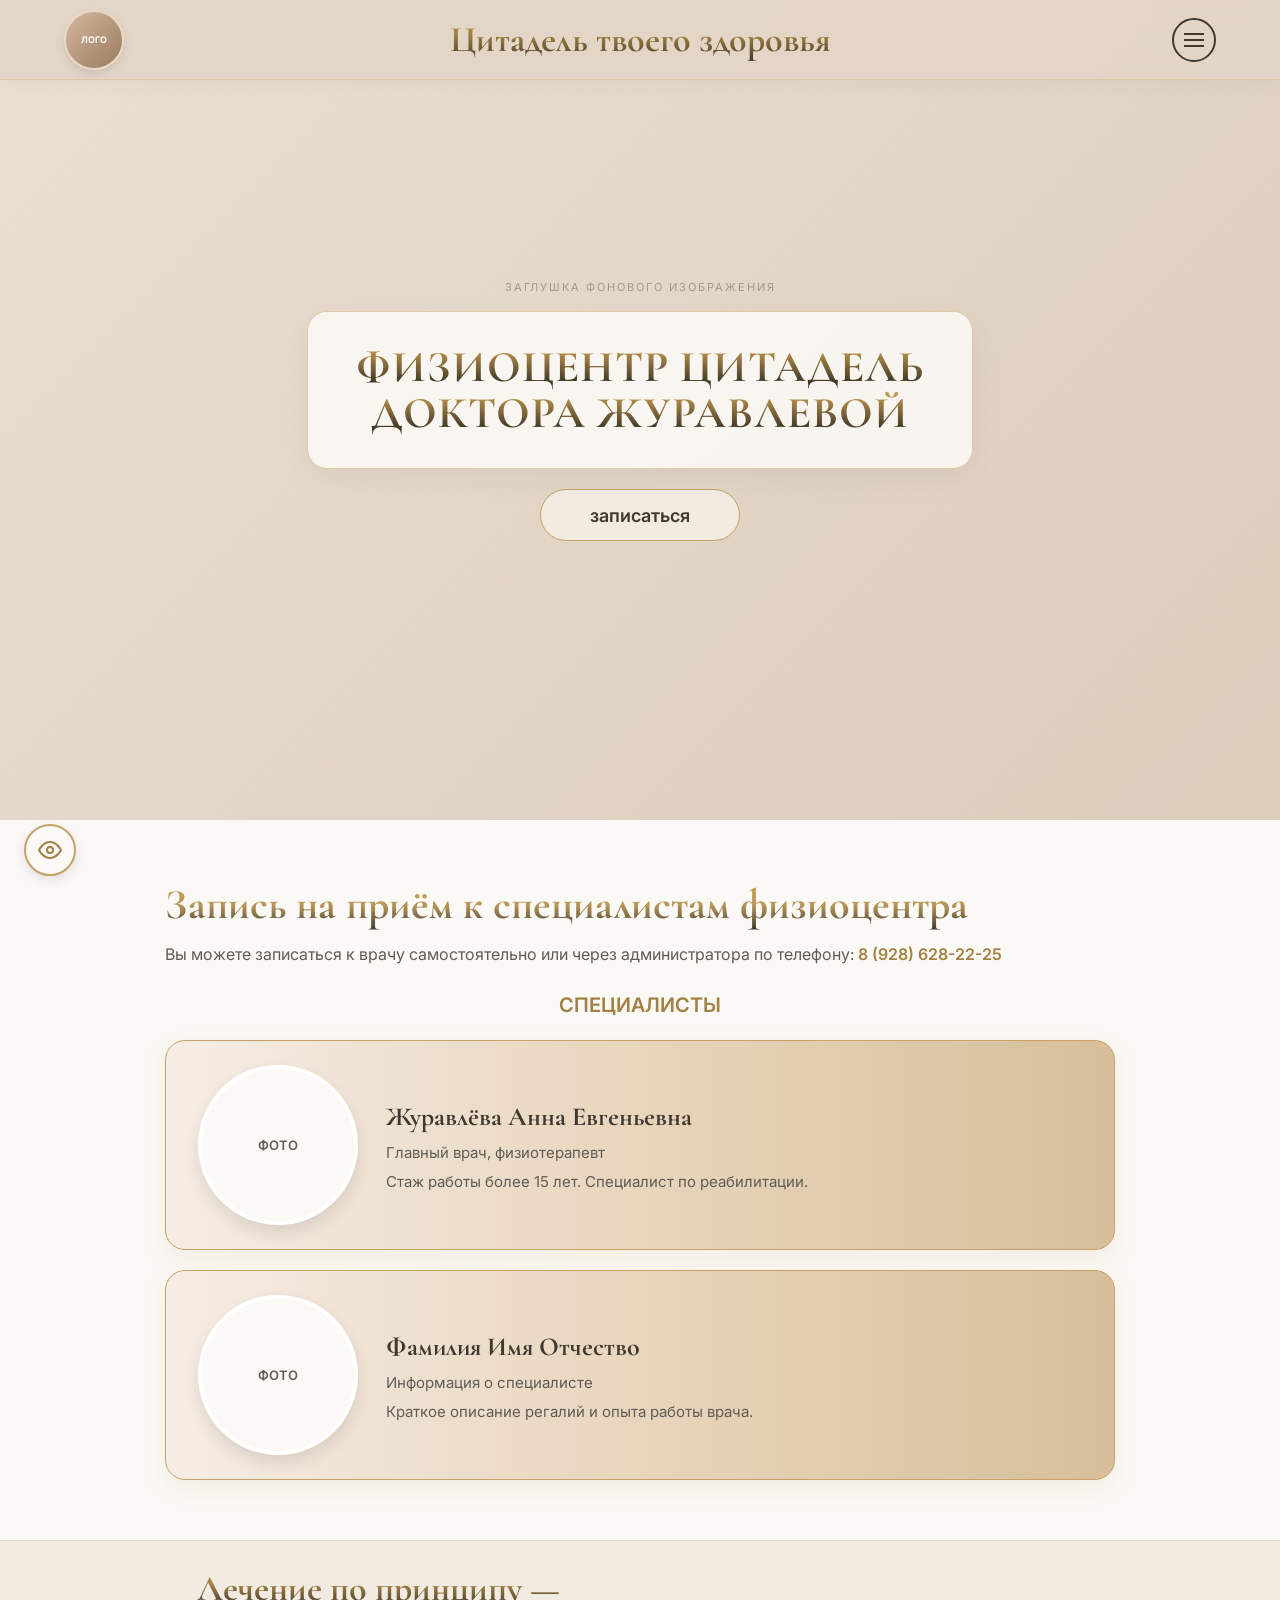
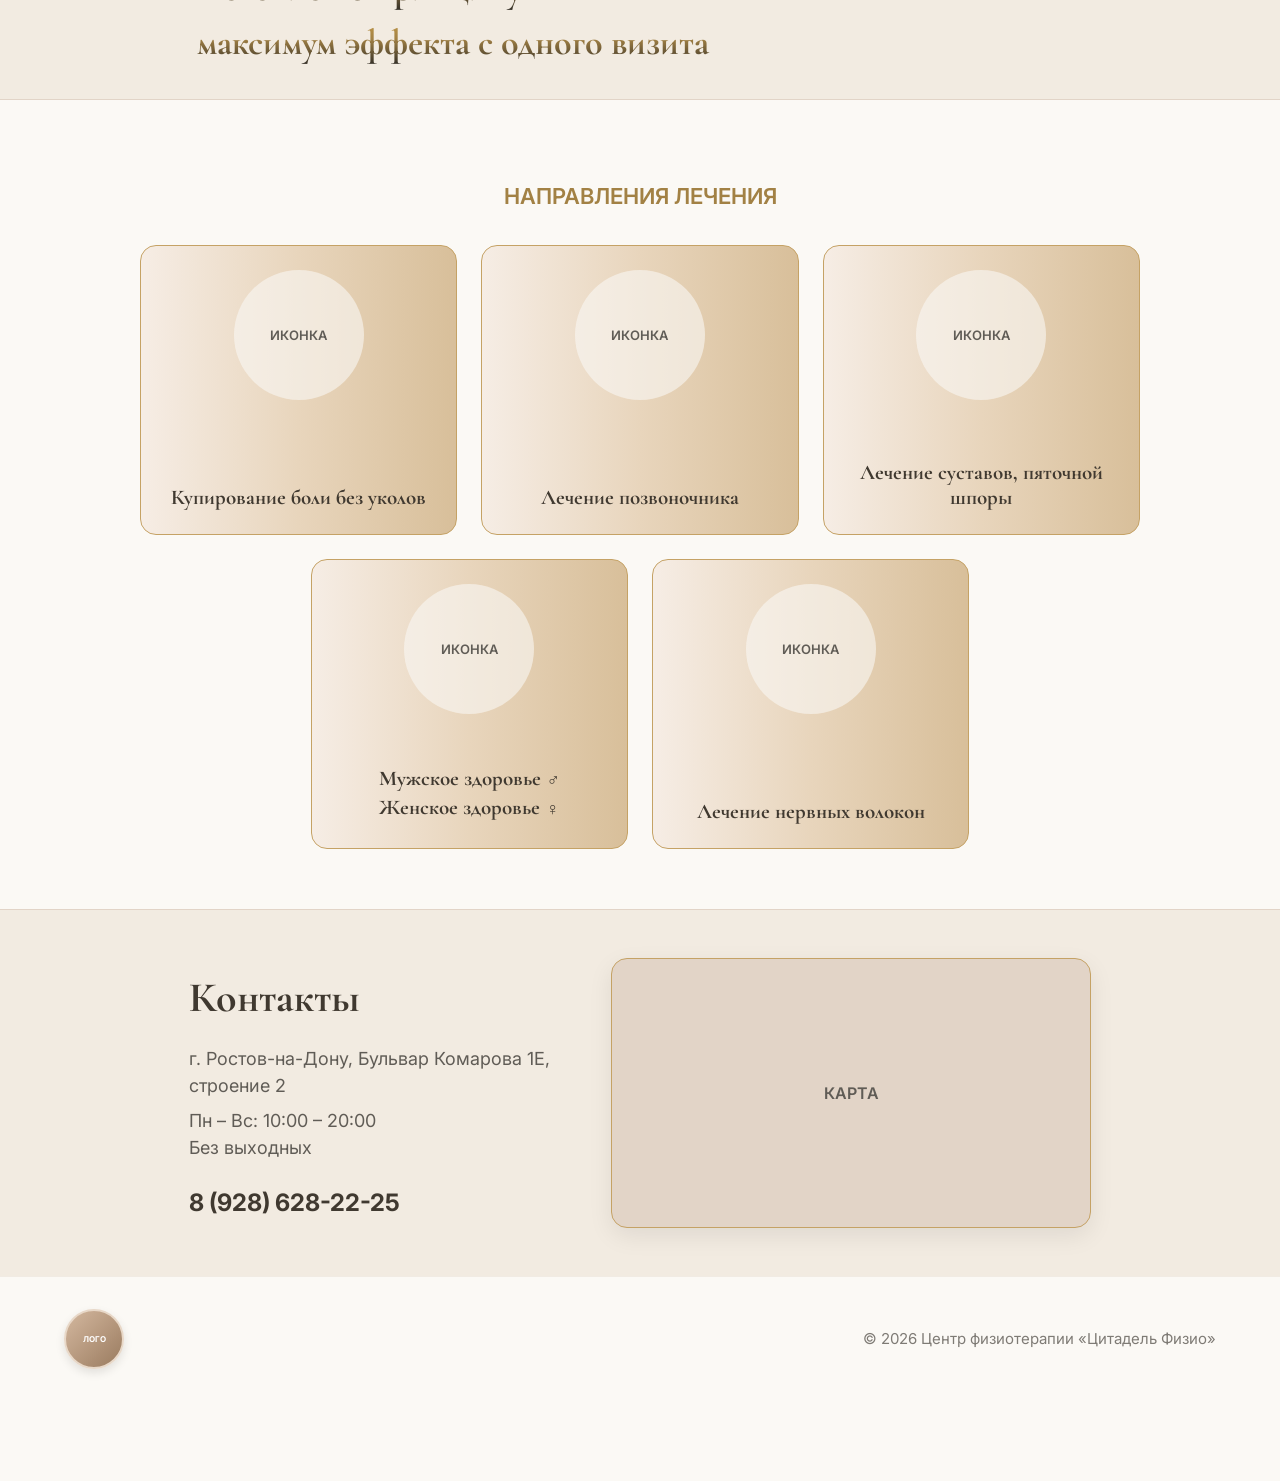
==== index.html @ 3225d8bc "Первый коммит: сайт Цитадель Физио" ====
<!DOCTYPE html>
<html lang="ru">
<head>
    <meta charset="UTF-8">
    <meta name="viewport" content="width=device-width, initial-scale=1.0">
    <title>Цитадель Физио | Главная</title>
    <link rel="preconnect" href="https://fonts.googleapis.com">
    <link rel="preconnect" href="https://fonts.gstatic.com" crossorigin>
    <link href="https://fonts.googleapis.com/css2?family=Cormorant+Garamond:wght@400;700&family=Inter:wght@400;600&display=swap" rel="stylesheet">
    <link rel="stylesheet" href="css/style.css">
</head>
<body>

    <!-- ШАПКА -->
    <header class="site-header">
        <div class="container header-container">
            <a href="index.html" class="logo-link">
                <div class="logo-circle"><span>ЛОГО</span></div>
            </a>
            <a href="index.html" class="header-title">Цитадель твоего здоровья</a>
            <div class="header-menu">
                <button class="menu-btn" id="menuBtn" aria-label="Открыть меню">
                    <span></span><span></span><span></span>
                </button>
                <nav class="dropdown-menu" id="dropdownMenu">
                    <a href="index.html">Главная</a>
                    <a href="specialists.html">Специалисты</a>
                    <a href="technologies.html">Технологии</a>
                    <a href="documents.html">Нормативные документы</a>
                    <a href="#contacts">Контакты</a>
                </nav>
            </div>
        </div>
    </header>

    <main>
        <!-- HERO -->
        <section class="hero">
            <div class="hero-overlay"></div>
            <div class="container hero-container">
                <span class="hero-placeholder-text">Заглушка фонового изображения</span>
                <div class="hero-card">
                    <h1 class="hero-title">
                        <span>ФИЗИОЦЕНТР ЦИТАДЕЛЬ</span>
                        <span>ДОКТОРА ЖУРАВЛЕВОЙ</span>
                    </h1>
                </div>
                <a href="#contacts" class="hero-btn">записаться</a>
            </div>
        </section>

        <!-- СПЕЦИАЛИСТЫ -->
        <section class="specialists-preview container">
            <div class="specialists-header-wrap">
                <h2 class="section-title">Запись на приём к специалистам физиоцентра</h2>
                <p class="section-subtitle">
                    Вы можете записаться к врачу самостоятельно или через администратора по телефону: 
                    <a href="tel:89286282225" class="text-link">8 (928) 628-22-25</a>
                </p>
            </div>
            <div class="label-tag">СПЕЦИАЛИСТЫ</div>

            <div class="doctor-preview-card">
                <div class="doctor-photo-placeholder">ФОТО</div>
                <div class="doctor-info">
                    <h3 class="doctor-name">Журавлёва Анна Евгеньевна</h3>
                    <p class="doctor-role">Главный врач, физиотерапевт</p>
                    <p class="doctor-desc">Стаж работы более 15 лет. Специалист по реабилитации.</p>
                </div>
            </div>

            <div class="doctor-preview-card">
                <div class="doctor-photo-placeholder">ФОТО</div>
                <div class="doctor-info">
                    <h3 class="doctor-name">Фамилия Имя Отчество</h3>
                    <p class="doctor-role">Информация о специалисте</p>
                    <p class="doctor-desc">Краткое описание регалий и опыта работы врача.</p>
                </div>
            </div>
        </section>

       <!-- БАННЕР -->
        <section class="banner-all-inclusive">
            <div class="banner-header-wrap">
                <h2 class="banner-title">
                    <span>Лечение по принципу —</span>
                    <span>максимум эффекта с одного визита</span>
                </h2>
            </div>
        </section>

        <!-- НАПРАВЛЕНИЯ -->
        <section class="treatments container">
            <h2 class="treatments-title">НАПРАВЛЕНИЯ ЛЕЧЕНИЯ</h2>
            <div class="treatments-grid">
                <a href="landing-pain.html" class="treatment-card">
                    <div class="treatment-icon-placeholder">ИКОНКА</div>
                    <h3 class="treatment-name">Купирование боли без уколов</h3>
                </a>
                <a href="landing-spine.html" class="treatment-card">
                    <div class="treatment-icon-placeholder">ИКОНКА</div>
                    <h3 class="treatment-name">Лечение позвоночника</h3>
                </a>
                <a href="landing-joints.html" class="treatment-card">
                    <div class="treatment-icon-placeholder">ИКОНКА</div>
                    <h3 class="treatment-name">Лечение суставов, пяточной шпоры</h3>
                </a>
                <a href="landing-health.html" class="treatment-card">
                    <div class="treatment-icon-placeholder">ИКОНКА</div>
                    <div class="treatment-name">
                        <div class="gender-row">Мужское здоровье <span class="gender-icon">♂</span></div>
                        <div class="gender-row">Женское здоровье <span class="gender-icon">♀</span></div>
                    </div>
                </a>
                <a href="landing-nerves.html" class="treatment-card">
                    <div class="treatment-icon-placeholder">ИКОНКА</div>
                    <h3 class="treatment-name">Лечение нервных волокон</h3>
                </a>
            </div>
        </section>
    </main>

    <!-- КОНТАКТЫ И ПОДВАЛ -->
    <footer class="site-footer" id="contacts">
        <div class="footer-main">
            <div class="container footer-container">
                <div class="footer-contacts">
                    <h2 class="footer-title">Контакты</h2>
                    <div class="footer-info-compact">
                        <p class="footer-address">г. Ростов-на-Дону, Бульвар Комарова 1Е, строение 2</p>
                        <p class="footer-schedule">Пн – Вс: 10:00 – 20:00<br>Без выходных</p>
                    </div>
                    <a href="tel:89286282225" class="footer-phone">8 (928) 628-22-25</a>
                </div>
                <div class="footer-map">
                    <div class="footer-map-placeholder">КАРТА</div>
                </div>
            </div>
        </div>
        
        <div class="sub-footer">
            <div class="container sub-footer-container">
                <div class="mini-logo-circle">ЛОГО</div>
                <p class="copyright">© 2026 Центр физиотерапии «Цитадель Физио»</p>
            </div>
        </div>
    </footer>

    <!-- КНОПКА ВЫЗОВА ПАНЕЛИ ДОСТУПНОСТИ -->
    <button class="accessibility-btn" id="accessibilityBtn" aria-label="Настройки доступности">
        <svg width="24" height="24" viewBox="0 0 24 24" fill="none" stroke="currentColor" stroke-width="2" stroke-linecap="round" stroke-linejoin="round"><path d="M1 12s4-8 11-8 11 8 11 8-4 8-11 8-11-8-11-8z"></path><circle cx="12" cy="12" r="3"></circle></svg>
    </button>

      <!-- МОДАЛЬНОЕ ОКНО ДОСТУПНОСТИ -->
    <div class="accessibility-modal" id="accessibilityModal">
        <div class="accessibility-content">
            <button class="acc-close" id="closeModal" aria-label="Закрыть настройки">×</button>
            <h2>Настройка доступности</h2>

            <!-- Модули контента -->
            <div class="acc-section">
                <h3 class="acc-section-title">Модули контента</h3>
                <div class="acc-grid-2">
                    <button class="acc-btn" id="btnFontSize" aria-pressed="false">
                        <span>Размер шрифта</span>
                        <div class="acc-icon-wrap">
                            <div class="acc-controls-inline">
                                <span class="acc-plus">+</span>
                                <span class="acc-default-text">по умолчанию</span>
                                <span class="acc-minus">−</span>
                            </div>
                        </div>
                    </button>
                    <button class="acc-btn" id="btnFontFamily" aria-pressed="false">
                        <span>Читаемый шрифт</span>
                        <div class="acc-icon-wrap">
                            <svg viewBox="0 0 24 24" fill="none" stroke="currentColor" stroke-width="2"><path d="M4 7V4h16v3M9 20h6M12 4v16"/></svg>
                        </div>
                    </button>
                    <button class="acc-btn" id="btnLineHeight" aria-pressed="false">
                        <span>Высота строки</span>
                        <div class="acc-icon-wrap">
                            <div class="acc-controls-inline">
                                <span class="acc-plus">+</span>
                                <span class="acc-default-text">по умолчанию</span>
                                <span class="acc-minus">−</span>
                            </div>
                        </div>
                    </button>
                    <button class="acc-btn" id="btnBigCursor" aria-pressed="false">
                        <span>Большой курсор</span>
                        <div class="acc-icon-wrap">
                            <svg viewBox="0 0 24 24" fill="none" stroke="currentColor" stroke-width="2"><path d="M3 3l7.07 16.97 2.51-7.39 7.39-2.51L3 3z"/></svg>
                        </div>
                    </button>
                </div>
                
                <div class="acc-grid-3">
                    <button class="acc-btn" id="btnLetterSpacing" aria-pressed="false">
                        <span>Межбуквенный интервал</span>
                        <div class="acc-icon-wrap">
                            <svg viewBox="0 0 24 24" fill="none" stroke="currentColor" stroke-width="2"><path d="M4 4h16M4 8h16M4 12h16M4 16h16M4 20h16"/></svg>
                        </div>
                    </button>
                    <button class="acc-btn" id="btnTextAlign" aria-pressed="false">
                        <span>Выравнивание по центру</span>
                        <div class="acc-icon-wrap">
                            <svg viewBox="0 0 24 24" fill="none" stroke="currentColor" stroke-width="2"><path d="M4 4h16M4 8h10M4 12h16M4 16h10M4 20h16"/></svg>
                        </div>
                    </button>
                    <button class="acc-btn" id="btnFontWeight" aria-pressed="false">
                        <span>Толщина шрифта</span>
                        <div class="acc-icon-wrap">
                            <svg viewBox="0 0 24 24" fill="none" stroke="currentColor" stroke-width="2"><path d="M6 4h8a4 4 0 0 1 0 8H6zM6 12h9a4 4 0 0 1 0 8H6z"/></svg>
                        </div>
                    </button>
                </div>
            </div>

            <!-- Модули цветов -->
            <div class="acc-section">
                <h3 class="acc-section-title">Модули цветов</h3>
                <div class="acc-grid-3">
                    <button class="acc-btn" id="btnThemeLight" aria-pressed="true">
                        <span>Светлый контраст</span>
                        <div class="acc-icon-wrap">
                            <svg viewBox="0 0 24 24" fill="none" stroke="currentColor" stroke-width="2"><circle cx="12" cy="12" r="5"/><path d="M12 1v2m0 18v2M4.22 4.22l1.42 1.42m12.72 12.72l1.42 1.42M1 12h2m18 0h2M4.22 19.78l1.42-1.42M18.36 5.64l1.42-1.42"/></svg>
                        </div>
                    </button>
                    <button class="acc-btn" id="btnThemeDark" aria-pressed="false">
                        <span>Высокий контраст</span>
                        <div class="acc-icon-wrap">
                            <svg viewBox="0 0 24 24" fill="none" stroke="currentColor" stroke-width="2"><circle cx="12" cy="12" r="10"/><path d="M12 2a10 10 0 0 0 0 20V2z" fill="currentColor"/></svg>
                        </div>
                    </button>
                    <button class="acc-btn" id="btnThemeMono" aria-pressed="false">
                        <span>Монохромный</span>
                        <div class="acc-icon-wrap">
                            <svg viewBox="0 0 24 24" fill="none" stroke="currentColor" stroke-width="2"><circle cx="12" cy="12" r="10"/><path d="M12 2v20M2 12h20M5 5l14 14M19 5L5 19"/></svg>
                        </div>
                    </button>
                </div>
            </div>

            <!-- Модули ориентации -->
            <div class="acc-section">
                <h3 class="acc-section-title">Модули ориентации</h3>
                <div class="acc-grid-3">
                    <button class="acc-btn" id="btnReadableLine" aria-pressed="false">
                        <span>Читаемая линия</span>
                        <div class="acc-icon-wrap">
                            <svg viewBox="0 0 24 24" fill="none" stroke="currentColor" stroke-width="2"><path d="M4 12h16"/></svg>
                        </div>
                    </button>
                    <button class="acc-btn" id="btnReadableMask" aria-pressed="false">
                        <span>Читаемая маска</span>
                        <div class="acc-icon-wrap">
                            <svg viewBox="0 0 24 24" fill="none" stroke="currentColor" stroke-width="2"><rect x="4" y="6" width="16" height="12" rx="2"/></svg>
                        </div>
                    </button>
                    <button class="acc-btn" id="btnHideImages" aria-pressed="false">
                        <span>Скрыть изображения</span>
                        <div class="acc-icon-wrap">
                            <svg viewBox="0 0 24 24" fill="none" stroke="currentColor" stroke-width="2"><path d="M1 12s4-8 11-8 11 8 11 8-4 8-11 8-11-8-11-8z"/><circle cx="12" cy="12" r="3"/><path d="M2 2l20 20"/></svg>
                        </div>
                    </button>
                    <button class="acc-btn" id="btnHighlightContent" aria-pressed="false">
                        <span>Выделить контент</span>
                        <div class="acc-icon-wrap">
                            <svg viewBox="0 0 24 24" fill="none" stroke="currentColor" stroke-width="2"><path d="M4 8V4h4m8 0h4v4m0 8v4h-4m-8 0H4v-4"/></svg>
                        </div>
                    </button>
                    <button class="acc-btn" id="btnStopAnimation" aria-pressed="false">
                        <span>Остановить анимацию</span>
                        <div class="acc-icon-wrap">
                            <svg viewBox="0 0 24 24" fill="none" stroke="currentColor" stroke-width="2"><circle cx="12" cy="12" r="10"/><path d="M4.93 4.93l14.14 14.14"/></svg>
                        </div>
                    </button>
                    <button class="acc-btn" id="btnHighlightLinks" aria-pressed="false">
                        <span>Выделить ссылки</span>
                        <div class="acc-icon-wrap">
                            <svg viewBox="0 0 24 24" fill="none" stroke="currentColor" stroke-width="2"><path d="M10 13a5 5 0 0 0 7.54.54l3-3a5 5 0 0 0-7.07-7.07l-1.72 1.71"/><path d="M14 11a5 5 0 0 0-7.54-.54l-3 3a5 5 0 0 0 7.07 7.07l1.71-1.71"/></svg>
                        </div>
                    </button>
                </div>
            </div>

            <button class="acc-reset-all" id="resetAll">Сбросить настройки</button>
        </div>
    </div>

    <script src="js/main.js"></script>
</body>
</html>
---- css/style.css ----
:root {
  --bg-main: #FBF9F5;
  --bg-surface: #F2EBE1;
  --bg-header: #DAC8B8;
  --bg-card-grad-start: #F6EDE5;
  --bg-card-grad-end: #E0B974;
  --text-primary: #23211E;
  --text-headline: #403930;
  --text-secondary: #605C56;
  --accent-gold: #A28144;
  --accent-hover: #A98547;
  --border-gold: #C5A265;
  --border-soft: #E2D4C7;
  --font-serif: 'Cormorant Garamond', Georgia, serif;
  --font-sans: 'Inter', -apple-system, BlinkMacSystemFont, sans-serif;
  --container-max: 1200px;
  --container-padding: 24px;
}

* { margin: 0; padding: 0; box-sizing: border-box; }
html { scroll-behavior: smooth; }

body {
    background-color: var(--bg-main);
    color: var(--text-primary);
    font-family: var(--font-sans);
    font-size: 16px;
    line-height: 1.5;
    -webkit-font-smoothing: antialiased;
}

[id] { scroll-margin-top: 100px; }

.container {
    max-width: var(--container-max);
    margin: 0 auto;
    padding: 0 var(--container-padding);
}

a { text-decoration: none; color: inherit; }
ul { list-style: none; }
img { max-width: 100%; display: block; }

/* --- ШАПКА --- */
.site-header {
    position: fixed;
    top: 0; left: 0; width: 100%; height: 80px; z-index: 1000;
    background: rgba(228, 213, 198, 0.9); 
    backdrop-filter: blur(12px);
    -webkit-backdrop-filter: blur(12px);
    border-bottom: 1px solid rgba(197, 162, 101, 0.3);
    box-shadow: 0 4px 20px rgba(0,0,0,0.04);
}
.header-container { height: 100%; display: flex; justify-content: space-between; align-items: center; position: relative; }
.logo-circle {
    width: 60px; height: 60px; border-radius: 50%;
    background: linear-gradient(135deg, #d4b89f, #9a7b5f);
    display: flex; align-items: center; justify-content: center;
    font-size: 9px; font-weight: bold; color: #fff;
    border: 2px solid #e8d8c8; box-shadow: 0 4px 10px rgba(0,0,0,0.1);
}
.header-title {
    font-family: var(--font-serif); font-size: 36px; font-weight: 700;
    background: linear-gradient(180deg, #C49A48 0%, #A28144 40%, #2B2926 100%);
    -webkit-background-clip: text; -webkit-text-fill-color: transparent;
    position: absolute; left: 50%; transform: translateX(-50%); white-space: nowrap;
}
.header-menu { position: relative; }
.menu-btn {
    width: 44px; height: 44px; border-radius: 50%; background: transparent; 
    border: 2px solid var(--text-headline); cursor: pointer; transition: 0.3s;
    display: flex; flex-direction: column; align-items: center; justify-content: center;
    gap: 4px; padding: 0;
}
.menu-btn span { display: block; width: 20px; height: 2px; background-color: var(--text-headline); transition: 0.3s; }
.menu-btn:hover { background: var(--text-headline); }
.menu-btn:hover span { background-color: #fff; }

.dropdown-menu {
    position: absolute; right: 0; top: 55px; width: 220px;
    background: var(--bg-surface); border: 1px solid var(--border-gold);
    border-radius: 12px; box-shadow: 0 12px 32px rgba(0,0,0,0.1);
    overflow: hidden; display: none; flex-direction: column; z-index: 1001;
}
.dropdown-menu.active { display: flex; }
.dropdown-menu a {
    height: 44px; display: flex; align-items: center; padding: 0 18px;
    font-size: 15px; color: var(--text-headline);
    border-bottom: 1px solid rgba(197, 162, 101, 0.2); transition: 0.2s;
}
.dropdown-menu a:hover { background: var(--border-soft); color: var(--accent-hover); }

/* --- HERO --- */
.hero {
    position: relative; width: 100%; height: 100vh; 
    display: flex; align-items: center; justify-content: center;
    background: linear-gradient(135deg, #e8dacb 0%, #d4c0ab 100%);
    background-size: cover; background-position: center;
    margin-top: -80px; padding-top: 80px; z-index: 1;
}
.hero::before {
    content: ""; position: absolute; top: 0; left: 0; width: 100%; height: 100%;
    background-image: radial-gradient(rgba(255,255,255,0.15) 1px, transparent 1px);
    background-size: 20px 20px; opacity: 0.6; pointer-events: none; z-index: 0;
}
.hero-overlay {
    position: absolute; top: 0; left: 0; width: 100%; height: 100%;
    background: rgba(251, 249, 245, 0.2); z-index: 1;
}
.hero-container { position: relative; z-index: 2; display: flex; flex-direction: column; align-items: center; }
.hero-placeholder-text {
    font-size: 11px; color: rgba(96, 92, 86, 0.5); letter-spacing: 2px; text-transform: uppercase; margin-bottom: 16px;
}
.hero-card {
    max-width: 700px; background: rgba(251, 249, 245, 0.9);
    border: 1px solid rgba(197, 162, 101, 0.5); border-radius: 20px;
    padding: 32px 48px; text-align: center; backdrop-filter: blur(4px);
    box-shadow: 0 10px 30px rgba(0,0,0,0.05);
}
.hero-title {
    font-family: var(--font-serif); font-size: 44px; font-weight: 700;
    line-height: 1.05; text-transform: uppercase; letter-spacing: 1px;
}
.hero-title span {
    display: block; 
    background: linear-gradient(180deg, #D3A552 0%, #23211E 100%);
    -webkit-background-clip: text; -webkit-text-fill-color: transparent;
}
.hero-btn {
    margin-top: 20px; background: var(--bg-surface); border: 1px solid var(--border-gold);
    border-radius: 50px; width: 200px; height: 52px; font-size: 18px; font-weight: 600;
    color: var(--text-headline); cursor: pointer; transition: 0.3s;
    display: flex; align-items: center; justify-content: center;
}
.hero-btn:hover { background: var(--accent-hover); color: #fff; }

/* --- СПЕЦИАЛИСТЫ (Главная) --- */
.specialists-preview { padding-top: 60px; display: flex; flex-direction: column; align-items: center; }
.specialists-header-wrap { width: 100%; max-width: 950px; text-align: left; margin-bottom: 24px; }
.section-title {
    font-family: var(--font-serif); font-size: 42px; line-height: 1.2;
    text-align: left; margin-bottom: 12px;
    background: linear-gradient(180deg, #D3A552 0%, #b89658 50%, #403930 100%);
    -webkit-background-clip: text; -webkit-text-fill-color: transparent;
}
.section-subtitle { font-size: 16px; color: var(--text-secondary); margin-bottom: 0; }
.text-link { color: var(--accent-gold); font-weight: 600; }
.label-tag { font-size: 20px; font-weight: 600; color: var(--accent-gold); text-transform: uppercase; text-align: center; width: 100%; margin-bottom: 20px; }

.doctor-preview-card {
    width: 100%; max-width: 950px; min-height: 210px; 
    margin-bottom: 20px; 
    background: linear-gradient(90deg, #F6EDE5 0%, #E8D5BC 50%, #D8BF9A 100%);
    border: 1px solid var(--border-gold); border-radius: 20px;
    padding: 20px 32px; display: flex; align-items: center; gap: 28px;
    box-shadow: 0 8px 24px rgba(162, 129, 68, 0.1);
    transition: transform 0.3s ease, box-shadow 0.3s ease;
}
.doctor-preview-card:hover {
    transform: translateY(-4px); 
    box-shadow: 0 12px 30px rgba(162, 129, 68, 0.18);
}
.doctor-photo-placeholder {
    width: 160px; height: 160px; border-radius: 50%;
    background: #FBF9F5; border: 4px solid #fff; flex-shrink: 0;
    display: flex; align-items: center; justify-content: center;
    color: var(--text-secondary); font-weight: 600; font-size: 13px;
    box-shadow: 0 8px 16px rgba(0,0,0,0.1);
}
.doctor-info { display: flex; flex-direction: column; justify-content: center; gap: 6px; text-align: left; flex-grow: 1; }
.doctor-name { font-family: var(--font-serif); font-size: 26px; font-weight: 700; color: var(--text-headline); }
.doctor-role, .doctor-desc { font-size: 15px; color: var(--text-secondary); line-height: 1.5; }
.doctor-desc { margin-bottom: 0; }

/* --- БАННЕР --- */
.banner-all-inclusive {
    width: 100%; background: var(--bg-surface); height: 160px; margin: 40px 0; 
    display: flex; align-items: center; justify-content: center;
    border-top: 1px solid var(--border-soft); border-bottom: 1px solid var(--border-soft);
}
.banner-header-wrap { width: 100%; max-width: 950px; margin: 0 auto; padding: 0 32px; text-align: left; }
.banner-title { font-family: var(--font-serif); font-size: 36px; line-height: 1.3; text-align: left; }
.banner-title span {
    display: block; background: linear-gradient(180deg, #C49A48 0%, #A28144 40%, #2B2926 100%);
    -webkit-background-clip: text; -webkit-text-fill-color: transparent; margin-bottom: 8px;
}

/* --- НАПРАВЛЕНИЯ --- */
.treatments { margin-bottom: 60px; padding-top: 40px; }
.treatments-title { font-size: 22px; font-weight: 600; color: var(--accent-gold); text-align: center; text-transform: uppercase; margin-bottom: 32px; }
.treatments-grid { display: flex; flex-wrap: wrap; justify-content: center; gap: 24px; max-width: 1000px; margin: 0 auto; }
.treatment-card {
    width: calc(33.333% - 16px); height: 290px; 
    background: linear-gradient(90deg, #F6EDE5 0%, #E8D5BC 50%, #D8BF9A 100%);
    border: 1px solid var(--border-gold); border-radius: 16px; 
    padding: 24px 16px; display: flex; flex-direction: column; align-items: center;
    justify-content: flex-start; text-align: center; transition: 0.3s;
}
.treatment-card:hover { transform: translateY(-6px); box-shadow: 0 12px 28px rgba(197, 162, 101, 0.25); }
.treatment-icon-placeholder {
    width: 130px; height: 130px; border-radius: 50%;
    background: rgba(251, 249, 245, 0.6); margin-bottom: 16px;
    display: flex; align-items: center; justify-content: center;
    font-size: 13px; color: var(--text-secondary); font-weight: 600;
}
.treatment-name { font-family: var(--font-serif); font-size: 21px; font-weight: 700; color: var(--text-headline); line-height: 1.2; margin-top: auto; }
.gender-row { display: flex; align-items: center; justify-content: center; gap: 6px; margin-bottom: 4px; }
.gender-icon { font-family: Arial, sans-serif; font-size: 18px; font-weight: 700; color: var(--text-headline); line-height: 1; margin-top: 2px; }

/* --- КОНТАКТЫ --- */
.site-footer { margin-top: 60px; }
.footer-main { background: var(--bg-surface); padding: 48px 0; border-top: 1px solid var(--border-soft); }
.footer-container { 
    display: flex; justify-content: space-between; align-items: center; 
    gap: 40px; max-width: 950px; margin: 0 auto; 
}
.footer-contacts { max-width: 450px; text-align: left; }
.footer-title { font-family: var(--font-serif); font-size: 42px; color: var(--text-headline); margin-bottom: 16px; }
.footer-info-compact { line-height: 1.5; margin-bottom: 24px; }
.footer-address, .footer-schedule { font-size: 18px; color: var(--text-secondary); margin-bottom: 8px; }
.footer-phone { font-size: 24px; font-weight: 700; color: var(--text-headline); transition: 0.3s; display: block; margin-bottom: 0; }
.footer-phone:hover { color: var(--accent-hover); }

.footer-map { flex-shrink: 0; }
.footer-map-placeholder {
    width: 480px; height: 270px; border-radius: 16px; 
    background: #E2D4C7; border: 1px solid var(--border-gold);
    box-shadow: 0 8px 24px rgba(0, 0, 0, 0.08); 
    display: flex; align-items: center; justify-content: center;
    color: var(--text-secondary); font-weight: 600;
}

/* --- ПОДВАЛ --- */
.sub-footer { background: var(--bg-main); padding: 32px 0; border-top: 1px solid rgba(226, 212, 199, 0.4); }
.sub-footer-container { display: flex; justify-content: space-between; align-items: center; max-width: 1200px; margin: 0 auto; padding: 0 24px; }
.mini-logo-circle {
    width: 60px; height: 60px; border-radius: 50%; 
    background: linear-gradient(135deg, #d4b89f, #9a7b5f); border: 2px solid #e8d8c8;
    display: flex; align-items: center; justify-content: center; font-size: 8px; font-weight: bold; color: #fff;
    box-shadow: 0 4px 10px rgba(0,0,0,0.1);
}
.copyright { font-size: 15px; color: var(--text-secondary); opacity: 0.8; }

/* --- СТРАНИЦА СПЕЦИАЛИСТОВ --- */
.page-header { display: flex; justify-content: center; margin-top: 120px; margin-bottom: 50px; }
.page-capsule {
    width: 350px; height: 68px; background: var(--bg-surface);
    border: 1px solid var(--border-gold); border-radius: 16px;
    display: flex; align-items: center; justify-content: center;
}
.page-capsule h1 {
    font-family: var(--font-serif); font-size: 36px; letter-spacing: 2px; font-weight: 700; margin: 0;
    background: linear-gradient(180deg, #C49A48 0%, #A28144 40%, #2B2926 100%);
    -webkit-background-clip: text; -webkit-text-fill-color: transparent;
}

.specialists-list {
    max-width: 1050px; margin: 0 auto 80px auto; padding: 0 24px;
    display: flex; flex-direction: column; gap: 32px;
}
.specialist-card {
    background: #FFFFFF; border: 1px solid var(--border-soft); border-radius: 22px;
    padding: 32px; min-height: 220px; display: flex; gap: 40px; align-items: center;
    box-shadow: 0 8px 24px rgba(0,0,0,0.04); transition: transform 0.3s ease, box-shadow 0.3s ease;
}
.specialist-card:hover { transform: translateY(-4px); box-shadow: 0 12px 30px rgba(162, 129, 68, 0.08); }
.specialist-photo-col { display: flex; flex-direction: column; align-items: center; width: 200px; flex-shrink: 0; }
.specialist-photo-placeholder {
    width: 160px; height: 160px; border-radius: 50%;
    background: var(--bg-surface); border: 4px solid #fff;
    box-shadow: 0 4px 12px rgba(0,0,0,0.08); display: flex; align-items: center; justify-content: center;
    color: var(--text-secondary); font-weight: 600; font-size: 14px; margin-bottom: 16px;
}
.specialist-name {
    font-family: var(--font-serif); font-size: 25px; color: var(--text-headline);
    text-align: center; line-height: 1.2; font-weight: 700; margin: 0;
}
.specialist-info-col { display: flex; flex-direction: column; align-items: flex-start; flex-grow: 1; }
.specialist-role { font-family: var(--font-sans); font-size: 18px; font-weight: 700; color: var(--accent-gold); margin-bottom: 8px; }
.specialist-exp { font-family: var(--font-sans); font-size: 15px; color: var(--text-secondary); margin-bottom: 20px; }
.specialist-skills { margin-bottom: 0; padding-left: 0; list-style: none; max-width: 90%; }
.specialist-skills li { font-family: var(--font-sans); font-size: 16px; color: var(--text-secondary); position: relative; padding-left: 20px; margin-bottom: 8px; line-height: 1.5; }
.specialist-skills li::before { content: "•"; color: var(--accent-gold); font-size: 24px; position: absolute; left: 0; top: -4px; }

/* --- СТРАНИЦА ТЕХНОЛОГИЙ --- */
.text-center { text-align: center; }
.tech-subtitle { font-family: var(--font-sans); font-size: 18px; color: var(--text-secondary); text-align: center; margin-bottom: 40px; }

.tech-list {
    display: flex;
    flex-direction: column;
    gap: 40px; 
    margin-bottom: 80px;
}

.tech-wrapper {
    width: 100%;
    position: relative;
    display: flex;
    justify-content: center;
    padding-top: 40px; 
    padding-bottom: 40px; 
}

.tech-wrapper::before {
    content: "";
    position: absolute;
    top: 0; 
    left: 50%;
    transform: translateX(-50%);
    width: 100vw; 
    height: 50%; 
    background: #F2EBE1; 
    z-index: 1; 
}

.tech-card {
    position: relative;
    z-index: 2; 
    display: flex;
    align-items: center;
    justify-content: space-between;
    gap: 40px;
    background: #FFFFFF; 
    border: 1px solid var(--border-soft);
    border-radius: 20px;
    padding: 30px;
    box-shadow: 0 12px 32px rgba(0,0,0,0.06);
    width: 100%;
    max-width: 1000px;
    margin: 0; 
}

.tech-card.reverse { flex-direction: row-reverse; }

.section-divider {
    width: 100vw; 
    height: 2px; 
    background: var(--border-gold);
    margin: 40px 0; 
    position: relative;
    left: 50%;
    transform: translateX(-50%);
    z-index: 3;
}

.tech-text { flex: 1; max-width: 60%; }
.tech-title { font-family: var(--font-serif); font-size: 28px; color: var(--text-headline); margin-bottom: 16px; }
.tech-desc { font-family: var(--font-sans); font-size: 16px; line-height: 1.6; color: var(--text-secondary); }
.tech-image { width: 280px; height: 280px; flex-shrink: 0; }
.tech-img-placeholder {
    width: 100%; height: 100%; border-radius: 50%;
    background: var(--bg-surface); border: 1px solid var(--border-gold);
    display: flex; align-items: center; justify-content: center;
    color: var(--text-secondary); font-weight: 600;
}

/* --- СТРАНИЦА ДОКУМЕНТОВ --- */
.documents-capsule {
    width: auto;
    max-width: 90%;
    height: auto;
    padding: 16px 48px;
    border-radius: 20px;
    text-align: center;
}
.documents-capsule h1 {
    font-size: 32px; 
    line-height: 1.1;
    white-space: nowrap; 
}

.documents-section {
    max-width: 1000px;
    margin: 0 auto 40px auto;
    padding: 0 24px;
}

.docs-group-title {
    font-family: var(--font-sans);
    font-size: 18px;
    font-weight: 600;
    color: var(--text-secondary);
    text-align: center;
    margin-bottom: 24px;
}

.docs-grid {
    display: grid;
    grid-template-columns: repeat(2, 1fr);
    gap: 24px;
    justify-content: center;
}

.doc-card {
    background: linear-gradient(135deg, #F6EDE5 0%, #E8D5BC 100%);
    border: 1px solid var(--border-gold);
    border-radius: 16px;
    padding: 30px 20px;
    display: flex;
    flex-direction: column;
    align-items: center;
    text-align: center;
    transition: transform 0.3s ease, box-shadow 0.3s ease;
    min-height: 180px;
    justify-content: center;
}

.doc-card:hover {
    transform: translateY(-4px);
    box-shadow: 0 12px 30px rgba(162, 129, 68, 0.15);
}

.doc-icon-placeholder {
    font-size: 48px;
    line-height: 1;
    margin-bottom: 16px;
    opacity: 0.7;
}

.doc-name {
    font-family: var(--font-sans);
    font-size: 16px;
    font-weight: 500;
    color: var(--text-headline);
    line-height: 1.4;
    margin: 0;
}

/* --- ПАНЕЛЬ ДОСТУПНОСТИ --- */
.accessibility-btn {
    position: fixed; left: 24px; bottom: 24px; width: 52px; height: 52px;
    z-index: 1000; border-radius: 50%; background: #FBF9F5; border: 2px solid #C5A265;
    display: flex; align-items: center; justify-content: center;
    color: #A28144; cursor: pointer; transition: 0.3s;
    box-shadow: 0 4px 12px rgba(0,0,0,0.1);
}
.accessibility-btn:hover { background: #F2EBE1; }

.accessibility-modal {
    position: fixed; top: 0; left: 0; width: 100%; height: 100%;
    background: rgba(35, 33, 30, 0.4); backdrop-filter: blur(2px);
    z-index: 2000; display: block; 
    visibility: hidden; opacity: 0;
    transition: opacity 0.3s ease, visibility 0.3s ease;
}
.accessibility-modal.active { visibility: visible; opacity: 1; }

.accessibility-content {
    position: fixed;
    top: 0; left: -500px; 
    width: 100%; max-width: 450px; height: 100%; 
    background: #FBF9F5;
    border-right: 1px solid #E2D4C7; 
    box-shadow: 5px 0 25px rgba(0,0,0,0.1); 
    padding: 30px 24px;
    overflow-y: auto; 
    display: flex;
    flex-direction: column;
    gap: 24px;
    transition: left 0.3s ease; 
    z-index: 2001;
}

.accessibility-content::before {
    content: "";
    position: absolute;
    top: 0; left: 0; width: 100%; height: 430px;
    background: #F2EBE1;
    z-index: -1; 
    pointer-events: none;
}

.accessibility-modal.active .accessibility-content { left: 0; }

.accessibility-content h2 {
    font-family: var(--font-serif); font-size: 28px; color: #403930;
    text-align: center; margin-bottom: 10px; margin-top: 10px; font-weight: 700;
}

.acc-section {
    background: #FBF9F5;
    border-radius: 16px; 
    padding: 20px; 
    display: flex;
    flex-direction: column;
    gap: 16px;
    border: none; 
    box-shadow: 
        0 2px 4px rgba(0,0,0,0.02),
        0 8px 20px rgba(0,0,0,0.08);
}

.acc-section-title { 
    font-family: var(--font-sans); font-size: 15px; font-weight: 600; 
    color: #605C56; margin-bottom: 4px; 
}

.acc-grid-2 { display: grid; grid-template-columns: 1fr 1fr; gap: 12px; }
.acc-grid-3 { display: grid; grid-template-columns: 1fr 1fr 1fr; gap: 12px; }

.acc-btn {
    background: #F2EBE1; 
    border: none; 
    border-radius: 12px;
    padding: 16px 12px; 
    font-family: var(--font-sans); 
    font-size: 13px;
    color: #403930; 
    cursor: pointer; 
    transition: 0.2s; 
    text-align: center;
    display: flex; 
    flex-direction: column; 
    align-items: center; 
    justify-content: center; 
    gap: 8px; 
    min-height: 100px;
}
.acc-btn:hover { background: #EBE3D7; }
.acc-btn[aria-pressed="true"] { background: #E2D4C7; border: 1px solid #C5A265; }

.acc-icon-wrap {
    display: flex;
    align-items: center;
    justify-content: center;
    width: 32px;
    height: 32px;
    color: #605C56;
}

.acc-icon-wrap svg {
    width: 100%;
    height: 100%;
    display: block;
}

.acc-controls-inline { 
    display: flex; 
    gap: 4px; 
    align-items: center; 
    justify-content: center;
    width: 100%;
    font-size: 13px; 
    font-weight: 600;
    color: #605C56;
    margin-top: 4px;
}

.acc-controls-inline span:not(.acc-default-text) { 
    cursor: pointer; 
    transition: 0.2s; 
    display: flex; 
    align-items: center; 
    justify-content: center;
    width: 20px; height: 20px; 
    border-radius: 50%; 
    border: 1px solid #C5A265;
    font-size: 14px;
    line-height: 1;
}
.acc-controls-inline span:not(.acc-default-text):hover { 
    background: #C5A265; color: #fff; 
}

.acc-default-text { 
    font-size: 11px; 
    border: none !important; 
    width: auto !important; 
    height: auto !important; 
    padding: 0 4px !important;
    white-space: nowrap;
}

/* Кнопка сброса настроек */
.acc-reset-all {
    width: 100% !important; 
    height: 60px !important; 
    background: #C5A265 !important; 
    color: #FFFFFF !important;
    border: none !important; 
    border-radius: 10px !important; 
    font-family: var(--font-sans) !important;
    font-size: 18px !important; 
    font-weight: 600 !important; 
    cursor: pointer; 
    transition: 0.2s;
    margin-top: 16px !important; 
    display: flex !important;
    align-items: center !important;
    justify-content: center !important;
    box-shadow: 0 4px 12px rgba(0,0,0,0.15) !important; 
}

.acc-reset-all:hover { 
    background: #A98547 !important; 
}
.acc-close {
    position: absolute; top: 20px; right: 20px;
    background: none; border: none; font-size: 32px; line-height: 1;
    color: #605C56; cursor: pointer; padding: 4px; transition: 0.2s;
    z-index: 2002;
}
.acc-close:hover { color: #23211E; }

/* --- КЛАССЫ ДЛЯ АКТИВНЫХ НАСТРОЕК --- */
body.acc-readable-font * { font-family: Arial, sans-serif !important; }
body.acc-big-cursor, body.acc-big-cursor * { cursor: url('data:image/svg+xml;utf8,<svg xmlns="http://www.w3.org/2000/svg" width="32" height="32" viewBox="0 0 32 32"><circle cx="16" cy="16" r="14" fill="rgba(162,129,68,0.8)" stroke="white" stroke-width="2"/></svg>') 16 16, auto !important; }
body.acc-line-height p, body.acc-line-height li { line-height: 2.2 !important; }
body.acc-letter-spacing * { letter-spacing: 2px !important; }
body.acc-text-align p, body.acc-text-align h1, body.acc-text-align h2, body.acc-text-align h3 { text-align: center !important; }
body.acc-font-weight * { font-weight: 600 !important; }
body.acc-theme-dark { background: #1a1a1a !important; color: #f0f0f0 !important; }
body.acc-theme-dark * { border-color: #444 !important; }
body.acc-theme-dark .site-header, body.acc-theme-dark .footer-main, body.acc-theme-dark .doctor-preview-card, body.acc-theme-dark .tech-card, body.acc-theme-dark .treatment-card { background: #2a2a2a !important; }
body.acc-theme-dark h1, body.acc-theme-dark h2, body.acc-theme-dark h3, body.acc-theme-dark p, body.acc-theme-dark a { color: #f0f0f0 !important; }
body.acc-theme-dark .header-title, body.acc-theme-dark .banner-title span { -webkit-text-fill-color: #f0f0f0 !important; }
body.acc-theme-mono { filter: grayscale(100%) !important; }
body.acc-readable-line p, body.acc-readable-line li { max-width: 60ch !important; margin: 0 auto !important; }
body.acc-hide-images img, body.acc-hide-images .treatment-icon-placeholder, body.acc-hide-images .doctor-photo-placeholder, body.acc-hide-images .tech-img-placeholder { display: none !important; }
body.acc-highlight-content * { outline: 1px solid #C5A265 !important; }
body.acc-stop-animation * { animation: none !important; transition: none !important; }
body.acc-highlight-links a { text-decoration: underline !important; color: #A28144 !important; font-weight: bold !important; }

/* --- АДАПТИВ --- */
@media (max-width: 1024px) {
    .footer-container { flex-direction: column; text-align: center; gap: 32px; max-width: 100%; }
    .footer-contacts { text-align: center; }
    .footer-map-placeholder { width: 100%; max-width: 480px; }
    .sub-footer-container { flex-direction: column; gap: 16px; justify-content: center; }
    .treatment-card { width: calc(50% - 12px); }
    .section-title { white-space: normal; font-size: 32px; }
    .banner-title { font-size: 32px; }
}

@media (max-width: 768px) {
    .site-header { height: 64px; }
    .header-title { font-size: 18px; white-space: normal; text-align: center; max-width: 130px; line-height: 1.1; }
    .logo-circle { width: 40px; height: 40px; font-size: 8px;}
    .menu-btn { width: 36px; height: 36px; }
    .menu-btn span { width: 16px; }
    
    .hero { margin-top: -64px; padding-top: 64px; height: 100vh; }
    .hero-title { font-size: 32px; }
    .hero-card { padding: 24px; width: calc(100% - 32px); border-radius: 16px; }
    .hero-btn { width: 100%; max-width: 200px; height: 48px; font-size: 16px; }
    
    .specialists-preview { padding-top: 40px; }
    .doctor-preview-card { flex-direction: column; text-align: center; padding: 24px; gap: 20px; }
    .doctor-info { text-align: center; align-items: center; }
    .doctor-photo-placeholder { margin: 0; }
    
    .treatment-card { width: 100%; height: auto; min-height: 260px; }
    .banner-title { font-size: 26px; }
    
    .footer-map-placeholder { height: 220px; }

    .specialist-card { flex-direction: column; text-align: center; padding: 20px; gap: 24px; }
    .specialist-photo-col { width: 100%; }
    .specialist-info-col { align-items: center; }
    .specialist-role { font-size: 16px; }
    .specialist-name { font-size: 22px; }
    .specialist-skills { max-width: 100%; text-align: left; margin-left: 10px; }

    .tech-card, .tech-card.reverse {
        flex-direction: column;
        text-align: center;
        padding: 24px;
        gap: 24px;
    }
    .tech-text { max-width: 100%; }
    .tech-image { width: 200px; height: 200px; order: -1; }
    .tech-title { font-size: 24px; }

    .docs-grid { grid-template-columns: 1fr; }
    .documents-capsule { padding: 12px 24px; }
    .documents-capsule h1 { font-size: 24px; white-space: normal; }
}
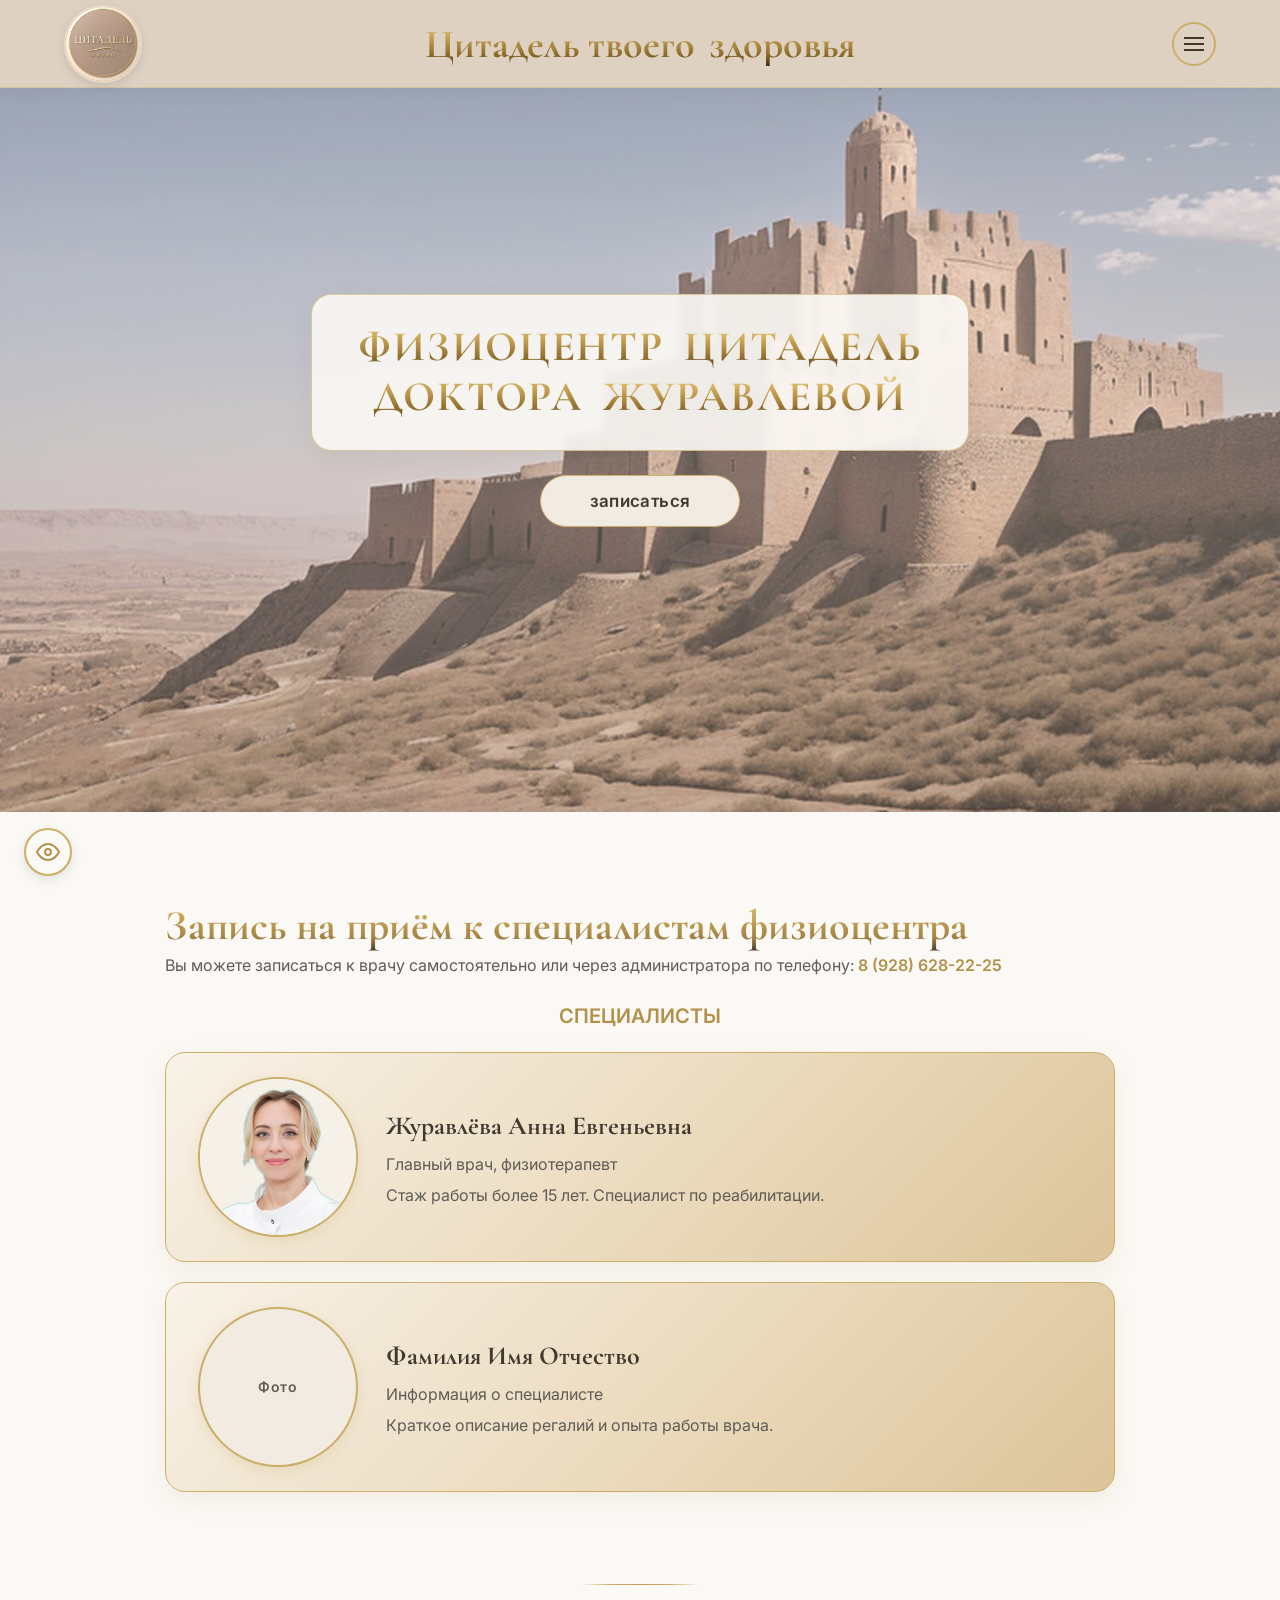
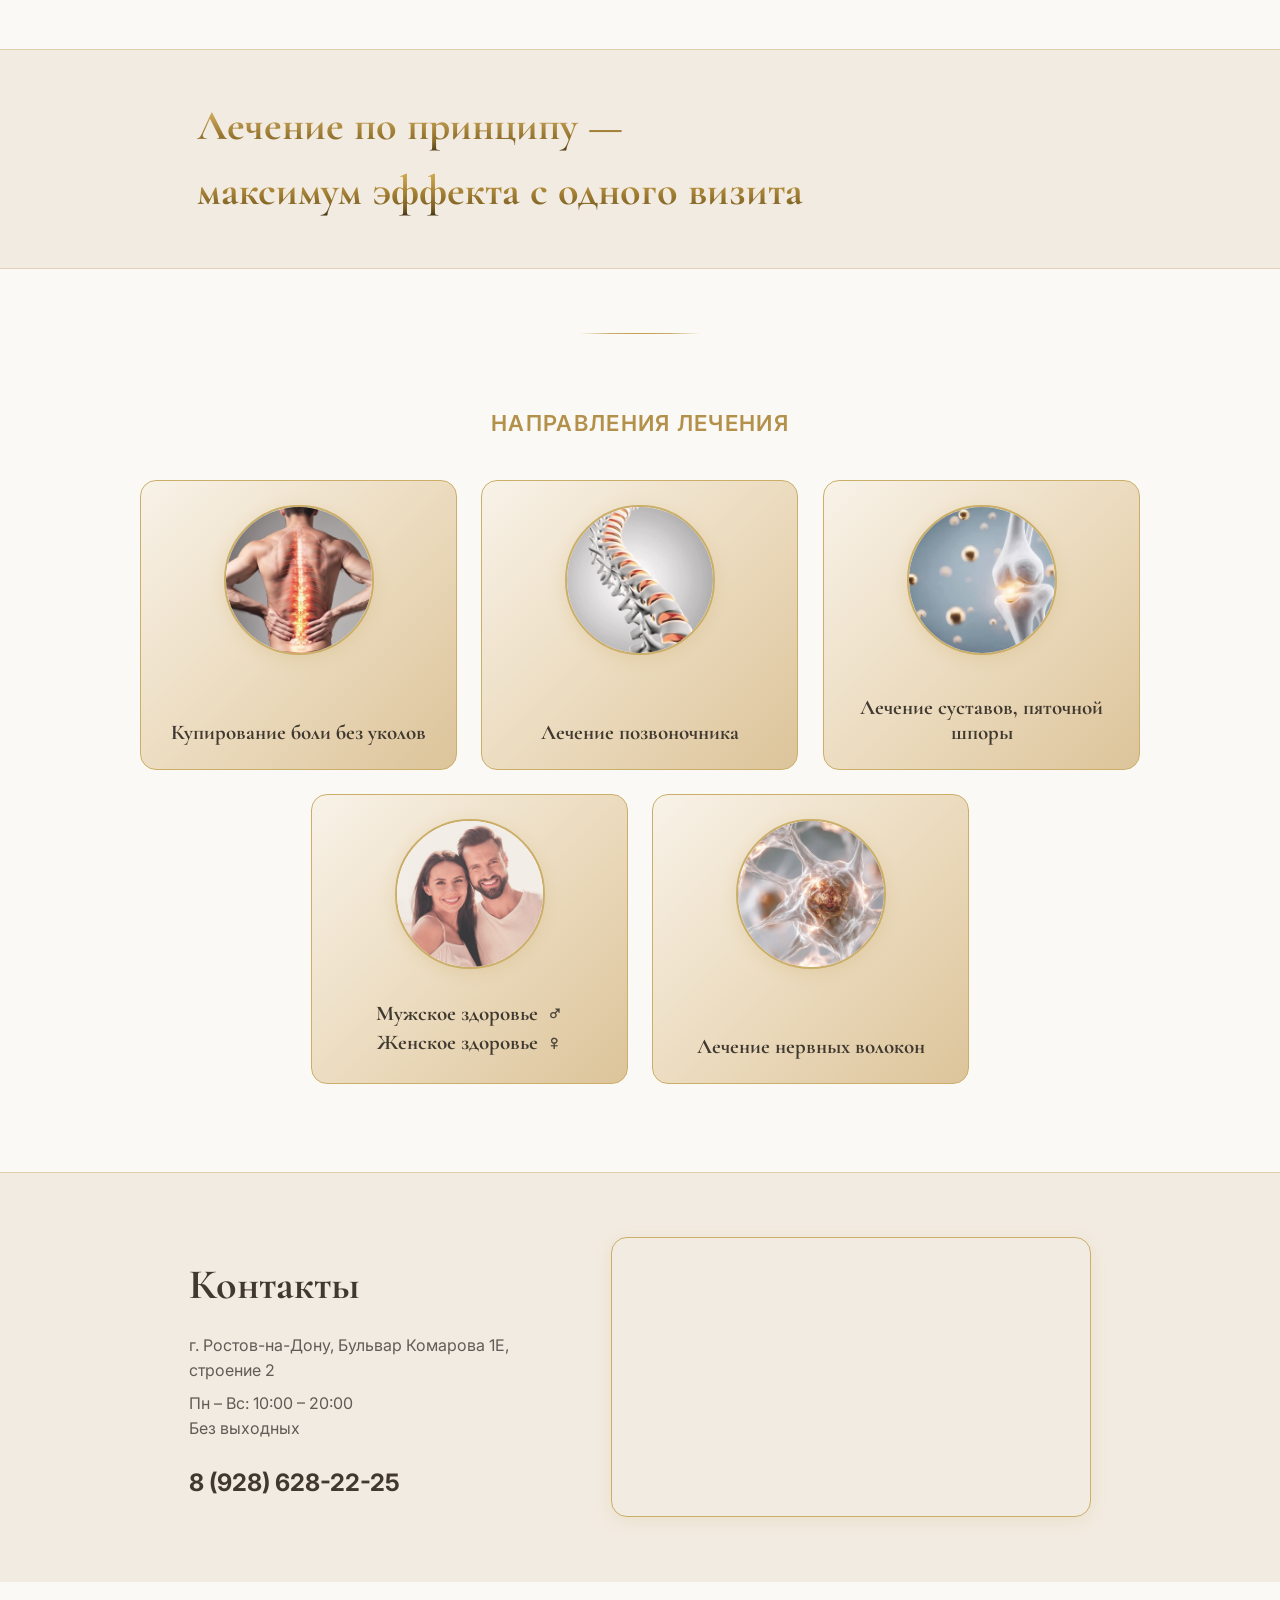
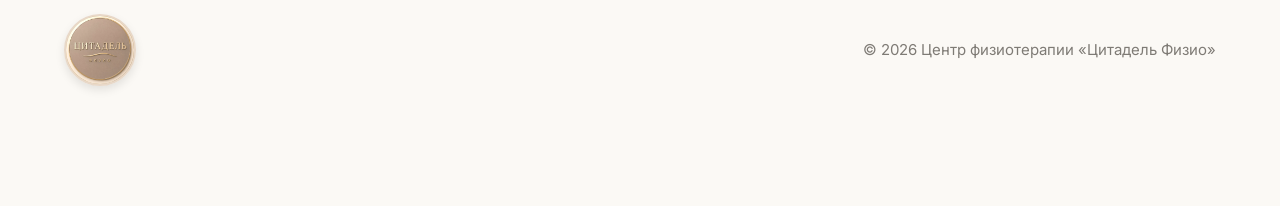
==== commit c80f6481: "Обновление сайта: новые правки, стили и картинки" ====
--- a/index.html
+++ b/index.html
@@ -4,10 +4,23 @@
     <meta charset="UTF-8">
     <meta name="viewport" content="width=device-width, initial-scale=1.0">
     <title>Цитадель Физио | Главная</title>
+    <link rel="icon" href="assets/icons/favicon.svg" type="image/svg+xml">
+    <meta name="description" content="Физиоцентр Цитадель доктора Журавлёвой. Лечение позвоночника, суставов, боли без уколов. Ростов-на-Дону.">
+    <meta property="og:type" content="website">
+    <meta property="og:locale" content="ru_RU">
+    <meta property="og:site_name" content="Цитадель Физио">
+    <meta property="og:title" content="Цитадель Физио | Главная">
+    <meta property="og:description" content="Физиоцентр Цитадель доктора Журавлёвой. Лечение позвоночника, суставов, боли без уколов. Ростов-на-Дону.">
+    <meta property="og:url" content="https://citadel-physio.ru/">
+    <meta name="twitter:card" content="summary">
+    <meta name="twitter:title" content="Цитадель Физио | Главная">
+    <meta name="twitter:description" content="Физиоцентр Цитадель доктора Журавлёвой. Лечение позвоночника, суставов, боли без уколов. Ростов-на-Дону.">
     <link rel="preconnect" href="https://fonts.googleapis.com">
     <link rel="preconnect" href="https://fonts.gstatic.com" crossorigin>
     <link href="https://fonts.googleapis.com/css2?family=Cormorant+Garamond:wght@400;700&family=Inter:wght@400;600&display=swap" rel="stylesheet">
     <link rel="stylesheet" href="css/style.css">
+    <link rel="stylesheet" href="css/components.css">
+    <link rel="stylesheet" href="css/pages.css">
 </head>
 <body>
 
@@ -15,9 +28,9 @@
     <header class="site-header">
         <div class="container header-container">
             <a href="index.html" class="logo-link">
-                <div class="logo-circle"><span>ЛОГО</span></div>
+                <div class="logo-circle"><img src="assets/images/logo.jpg" alt="Цитадель Физио"></div>
             </a>
-            <a href="index.html" class="header-title">Цитадель твоего здоровья</a>
+            <a href="index.html" class="header-title"><span>Цитадель твоего</span><span>здоровья</span></a>
             <div class="header-menu">
                 <button class="menu-btn" id="menuBtn" aria-label="Открыть меню">
                     <span></span><span></span><span></span>
@@ -26,7 +39,7 @@
                     <a href="index.html">Главная</a>
                     <a href="specialists.html">Специалисты</a>
                     <a href="technologies.html">Технологии</a>
-                    <a href="documents.html">Нормативные документы</a>
+                    <a href="documents.html">Документы</a>
                     <a href="#contacts">Контакты</a>
                 </nav>
             </div>
@@ -41,8 +54,14 @@
                 <span class="hero-placeholder-text">Заглушка фонового изображения</span>
                 <div class="hero-card">
                     <h1 class="hero-title">
-                        <span>ФИЗИОЦЕНТР ЦИТАДЕЛЬ</span>
-                        <span>ДОКТОРА ЖУРАВЛЕВОЙ</span>
+                        <span class="hero-line">
+                            <span class="hero-word">ФИЗИОЦЕНТР</span>
+                            <span class="hero-word">ЦИТАДЕЛЬ</span>
+                        </span>
+                        <span class="hero-line">
+                            <span class="hero-word">ДОКТОРА</span>
+                            <span class="hero-word">ЖУРАВЛЕВОЙ</span>
+                        </span>
                     </h1>
                 </div>
                 <a href="#contacts" class="hero-btn">записаться</a>
@@ -51,37 +70,41 @@
 
         <!-- СПЕЦИАЛИСТЫ -->
         <section class="specialists-preview container">
-            <div class="specialists-header-wrap">
+            <div class="specialists-header-wrap reveal">
                 <h2 class="section-title">Запись на приём к специалистам физиоцентра</h2>
                 <p class="section-subtitle">
                     Вы можете записаться к врачу самостоятельно или через администратора по телефону: 
                     <a href="tel:89286282225" class="text-link">8 (928) 628-22-25</a>
                 </p>
             </div>
-            <div class="label-tag">СПЕЦИАЛИСТЫ</div>
-
-            <div class="doctor-preview-card">
-                <div class="doctor-photo-placeholder">ФОТО</div>
+            <div class="label-tag reveal reveal-delay-1">СПЕЦИАЛИСТЫ</div>
+
+            <a href="specialists.html" class="doctor-preview-card reveal reveal-delay-1">
+                <div class="doctor-photo-placeholder">
+                    <img src="assets/images/doctor-zhuravleva.jpg" alt="Специалист физиотерапевтического центра — Журавлёва Анна Евгеньевна">
+                </div>
                 <div class="doctor-info">
                     <h3 class="doctor-name">Журавлёва Анна Евгеньевна</h3>
                     <p class="doctor-role">Главный врач, физиотерапевт</p>
                     <p class="doctor-desc">Стаж работы более 15 лет. Специалист по реабилитации.</p>
                 </div>
-            </div>
-
-            <div class="doctor-preview-card">
-                <div class="doctor-photo-placeholder">ФОТО</div>
+            </a>
+
+            <a href="specialists.html" class="doctor-preview-card reveal reveal-delay-2">
+                <div class="doctor-photo-placeholder doctor-photo-placeholder--empty" aria-label="Фото специалиста"><span>Фото</span></div>
                 <div class="doctor-info">
                     <h3 class="doctor-name">Фамилия Имя Отчество</h3>
                     <p class="doctor-role">Информация о специалисте</p>
                     <p class="doctor-desc">Краткое описание регалий и опыта работы врача.</p>
                 </div>
-            </div>
+            </a>
         </section>
+
+        <div class="section-line" aria-hidden="true"></div>
 
        <!-- БАННЕР -->
         <section class="banner-all-inclusive">
-            <div class="banner-header-wrap">
+            <div class="banner-header-wrap reveal">
                 <h2 class="banner-title">
                     <span>Лечение по принципу —</span>
                     <span>максимум эффекта с одного визита</span>
@@ -89,31 +112,33 @@
             </div>
         </section>
 
+        <div class="section-line" aria-hidden="true"></div>
+
         <!-- НАПРАВЛЕНИЯ -->
         <section class="treatments container">
-            <h2 class="treatments-title">НАПРАВЛЕНИЯ ЛЕЧЕНИЯ</h2>
+            <h2 class="treatments-title reveal">НАПРАВЛЕНИЯ ЛЕЧЕНИЯ</h2>
             <div class="treatments-grid">
-                <a href="landing-pain.html" class="treatment-card">
-                    <div class="treatment-icon-placeholder">ИКОНКА</div>
+                <a href="landing-pain.html" class="treatment-card reveal reveal-delay-1">
+                    <div class="treatment-icon-placeholder"><img src="assets/images/icon-pain.jpg" alt="Иллюстрация купирования боли без уколов"></div>
                     <h3 class="treatment-name">Купирование боли без уколов</h3>
                 </a>
-                <a href="landing-spine.html" class="treatment-card">
-                    <div class="treatment-icon-placeholder">ИКОНКА</div>
+                <a href="landing-spine.html" class="treatment-card reveal reveal-delay-2">
+                    <div class="treatment-icon-placeholder"><img src="assets/images/icon-spine.jpg" alt="Иллюстрация лечения позвоночника"></div>
                     <h3 class="treatment-name">Лечение позвоночника</h3>
                 </a>
-                <a href="landing-joints.html" class="treatment-card">
-                    <div class="treatment-icon-placeholder">ИКОНКА</div>
+                <a href="landing-joints.html" class="treatment-card reveal reveal-delay-3">
+                    <div class="treatment-icon-placeholder"><img src="assets/images/icon-joints.jpg" alt="Иллюстрация лечения суставов"></div>
                     <h3 class="treatment-name">Лечение суставов, пяточной шпоры</h3>
                 </a>
-                <a href="landing-health.html" class="treatment-card">
-                    <div class="treatment-icon-placeholder">ИКОНКА</div>
+                <a href="landing-health.html" class="treatment-card reveal reveal-delay-1">
+                    <div class="treatment-icon-placeholder"><img src="assets/images/icon-health.jpg" alt="Иллюстрация мужского и женского здоровья"></div>
                     <div class="treatment-name">
                         <div class="gender-row">Мужское здоровье <span class="gender-icon">♂</span></div>
                         <div class="gender-row">Женское здоровье <span class="gender-icon">♀</span></div>
                     </div>
                 </a>
-                <a href="landing-nerves.html" class="treatment-card">
-                    <div class="treatment-icon-placeholder">ИКОНКА</div>
+                <a href="landing-nerves.html" class="treatment-card reveal reveal-delay-2">
+                    <div class="treatment-icon-placeholder"><img src="assets/images/icon-nerves.jpg" alt="Иллюстрация лечения нервных волокон"></div>
                     <h3 class="treatment-name">Лечение нервных волокон</h3>
                 </a>
             </div>
@@ -133,14 +158,23 @@
                     <a href="tel:89286282225" class="footer-phone">8 (928) 628-22-25</a>
                 </div>
                 <div class="footer-map">
-                    <div class="footer-map-placeholder">КАРТА</div>
+                    <iframe
+                        class="footer-map-frame"
+                        title="Цитадель Физио на карте — Ростов-на-Дону"
+                        src="https://yandex.ru/map-widget/v1/?um=constructor%3A7a23911af63bd736b69f493c1b4c0fc868cc09116bf0b924bc788d79c9aa5489&amp;source=constructor"
+                        width="100%"
+                        height="100%"
+                        frameborder="0"
+                        allowfullscreen="true"
+                        loading="lazy"
+                        referrerpolicy="no-referrer-when-downgrade"></iframe>
                 </div>
             </div>
         </div>
         
         <div class="sub-footer">
             <div class="container sub-footer-container">
-                <div class="mini-logo-circle">ЛОГО</div>
+                <div class="mini-logo-circle"><img src="assets/images/logo.jpg" alt="Цитадель Физио"></div>
                 <p class="copyright">© 2026 Центр физиотерапии «Цитадель Физио»</p>
             </div>
         </div>
@@ -290,5 +324,6 @@
     </div>
 
     <script src="js/main.js"></script>
+    <script src="js/accessibility.js"></script>
 </body>
 </html>
--- a/css/style.css
+++ b/css/style.css
@@ -1,3 +1,15 @@
+
+/* Градиент на каждой строке отдельно (не растягивается на весь блок) */
+.gradient-text-lines {
+    background-image: linear-gradient(180deg, #DCC06A 0%, #C4A052 40%, #A28144 75%, #4A3C22 100%);
+    -webkit-background-clip: text;
+    background-clip: text;
+    -webkit-text-fill-color: transparent;
+    color: transparent;
+    -webkit-box-decoration-break: clone;
+    box-decoration-break: clone;
+}
+
 :root {
   --bg-main: #FBF9F5;
   --bg-surface: #F2EBE1;
@@ -7,14 +19,18 @@
   --text-primary: #23211E;
   --text-headline: #403930;
   --text-secondary: #605C56;
-  --accent-gold: #A28144;
-  --accent-hover: #A98547;
-  --border-gold: #C5A265;
+  --accent-gold: #B3914B;
+  --accent-hover: #C4A052;
+  --border-gold: #CBAE68;
   --border-soft: #E2D4C7;
   --font-serif: 'Cormorant Garamond', Georgia, serif;
   --font-sans: 'Inter', -apple-system, BlinkMacSystemFont, sans-serif;
   --container-max: 1200px;
   --container-padding: 24px;
+  --header-h: 88px;
+  --header-h-mobile: 68px;
+  --section-gap: 88px;
+  --section-gap-sm: 64px;
 }
 
 * { margin: 0; padding: 0; box-sizing: border-box; }
@@ -25,16 +41,19 @@
     color: var(--text-primary);
     font-family: var(--font-sans);
     font-size: 16px;
-    line-height: 1.5;
+    line-height: 1.55;
     -webkit-font-smoothing: antialiased;
-}
-
-[id] { scroll-margin-top: 100px; }
+    overflow-x: hidden;
+}
+
+[id] { scroll-margin-top: 90px; }
 
 .container {
     max-width: var(--container-max);
+    width: 100%;
     margin: 0 auto;
     padding: 0 var(--container-padding);
+    box-sizing: border-box;
 }
 
 a { text-decoration: none; color: inherit; }
@@ -44,41 +63,90 @@
 /* --- ШАПКА --- */
 .site-header {
     position: fixed;
-    top: 0; left: 0; width: 100%; height: 80px; z-index: 1000;
-    background: rgba(228, 213, 198, 0.9); 
+    top: 0; left: 0; width: 100%; height: 88px; z-index: 1000;
+    background: rgba(230, 214, 196, 0.9); 
     backdrop-filter: blur(12px);
     -webkit-backdrop-filter: blur(12px);
     border-bottom: 1px solid rgba(197, 162, 101, 0.3);
     box-shadow: 0 4px 20px rgba(0,0,0,0.04);
 }
-.header-container { height: 100%; display: flex; justify-content: space-between; align-items: center; position: relative; }
+.header-container {
+    height: 100%;
+    display: grid;
+    grid-template-columns: 1fr auto 1fr;
+    align-items: center;
+    position: relative;
+}
+.logo-link {
+    justify-self: start;
+}
+.header-menu {
+    justify-self: end;
+}
 .logo-circle {
-    width: 60px; height: 60px; border-radius: 50%;
-    background: linear-gradient(135deg, #d4b89f, #9a7b5f);
-    display: flex; align-items: center; justify-content: center;
-    font-size: 9px; font-weight: bold; color: #fff;
-    border: 2px solid #e8d8c8; box-shadow: 0 4px 10px rgba(0,0,0,0.1);
+    width: 78px;
+    height: 78px;
+    border-radius: 50%;
+    background: linear-gradient(135deg, #E2D0B0, #C4A052, #9A7B5F);
+    display: flex;
+    align-items: center;
+    justify-content: center;
+    font-size: 9px;
+    font-weight: bold;
+    color: #fff;
+    border: 2px solid #e8d8c8;
+    box-shadow: 0 4px 10px rgba(0,0,0,0.1);
+    overflow: hidden;
+    padding: 0;
+    flex-shrink: 0;
+}
+.logo-circle img {
+    width: 100%;
+    height: 100%;
+    object-fit: cover;
+    display: block;
 }
 .header-title {
-    font-family: var(--font-serif); font-size: 36px; font-weight: 700;
-    background: linear-gradient(180deg, #C49A48 0%, #A28144 40%, #2B2926 100%);
-    -webkit-background-clip: text; -webkit-text-fill-color: transparent;
-    position: absolute; left: 50%; transform: translateX(-50%); white-space: nowrap;
+    font-family: var(--font-serif);
+    font-size: 40px;
+    font-weight: 700;
+    position: static;
+    display: flex;
+    flex-direction: row;
+    flex-wrap: nowrap;
+    align-items: baseline;
+    justify-content: center;
+    justify-self: center;
+    gap: 0.35em;
+    line-height: 1.1;
+    white-space: nowrap;
+    text-align: center;
+    z-index: 1;
+    color: #A28144;
+}
+.header-title span {
+    display: inline;
+    text-align: center;
+    background-image: linear-gradient(180deg, #E8C878 0%, #C4A052 35%, #8B6B28 75%, #3D2E14 100%);
+    -webkit-background-clip: text;
+    background-clip: text;
+    -webkit-text-fill-color: transparent;
+    color: #A28144;
 }
 .header-menu { position: relative; }
 .menu-btn {
     width: 44px; height: 44px; border-radius: 50%; background: transparent; 
-    border: 2px solid var(--text-headline); cursor: pointer; transition: 0.3s;
+    border: 2px solid var(--border-gold); cursor: pointer; transition: 0.3s;
     display: flex; flex-direction: column; align-items: center; justify-content: center;
     gap: 4px; padding: 0;
 }
 .menu-btn span { display: block; width: 20px; height: 2px; background-color: var(--text-headline); transition: 0.3s; }
-.menu-btn:hover { background: var(--text-headline); }
+.menu-btn:hover { background: var(--accent-hover); border-color: var(--accent-hover); }
 .menu-btn:hover span { background-color: #fff; }
 
 .dropdown-menu {
     position: absolute; right: 0; top: 55px; width: 220px;
-    background: var(--bg-surface); border: 1px solid var(--border-gold);
+    background: var(--bg-surface); border: 1.5px solid var(--border-gold);
     border-radius: 12px; box-shadow: 0 12px 32px rgba(0,0,0,0.1);
     overflow: hidden; display: none; flex-direction: column; z-index: 1001;
 }
@@ -92,56 +160,153 @@
 
 /* --- HERO --- */
 .hero {
-    position: relative; width: 100%; height: 100vh; 
-    display: flex; align-items: center; justify-content: center;
-    background: linear-gradient(135deg, #e8dacb 0%, #d4c0ab 100%);
-    background-size: cover; background-position: center;
-    margin-top: -80px; padding-top: 80px; z-index: 1;
+    position: relative;
+    width: 100%;
+    height: 100vh;
+    display: flex;
+    align-items: center;
+    justify-content: center;
+    background:
+        linear-gradient(180deg, rgba(251, 249, 245, 0.18) 0%, rgba(242, 235, 225, 0.22) 40%, rgba(64, 57, 48, 0.28) 100%),
+        url("../assets/images/hero-bg.jpg") center 18% / cover no-repeat;
+    margin-top: -88px;
+    padding-top: 88px;
+    z-index: 1;
 }
 .hero::before {
-    content: ""; position: absolute; top: 0; left: 0; width: 100%; height: 100%;
-    background-image: radial-gradient(rgba(255,255,255,0.15) 1px, transparent 1px);
-    background-size: 20px 20px; opacity: 0.6; pointer-events: none; z-index: 0;
+    content: "";
+    position: absolute;
+    inset: 0;
+    background-image: radial-gradient(rgba(255, 255, 255, 0.05) 1px, transparent 1px);
+    background-size: 18px 18px;
+    opacity: 0.2;
+    pointer-events: none;
+    z-index: 0;
 }
 .hero-overlay {
-    position: absolute; top: 0; left: 0; width: 100%; height: 100%;
-    background: rgba(251, 249, 245, 0.2); z-index: 1;
-}
+    position: absolute;
+    inset: 0;
+    background: rgba(242, 235, 225, 0.16);
+    pointer-events: none;
+    z-index: 1;
+}
+.hero-placeholder-text { display: none !important; }
 .hero-container { position: relative; z-index: 2; display: flex; flex-direction: column; align-items: center; }
-.hero-placeholder-text {
-    font-size: 11px; color: rgba(96, 92, 86, 0.5); letter-spacing: 2px; text-transform: uppercase; margin-bottom: 16px;
-}
 .hero-card {
-    max-width: 700px; background: rgba(251, 249, 245, 0.9);
-    border: 1px solid rgba(197, 162, 101, 0.5); border-radius: 20px;
-    padding: 32px 48px; text-align: center; backdrop-filter: blur(4px);
+    max-width: 720px;
+    width: auto;
+    background: rgba(251, 249, 245, 0.9);
+    border: 1px solid rgba(203, 174, 104, 0.65);
+    border-radius: 20px;
+    padding: 28px 44px;
+    text-align: center;
+    backdrop-filter: blur(4px);
     box-shadow: 0 10px 30px rgba(0,0,0,0.05);
+    overflow: visible;
+    box-sizing: border-box;
 }
 .hero-title {
-    font-family: var(--font-serif); font-size: 44px; font-weight: 700;
-    line-height: 1.05; text-transform: uppercase; letter-spacing: 1px;
-}
-.hero-title span {
-    display: block; 
-    background: linear-gradient(180deg, #D3A552 0%, #23211E 100%);
-    -webkit-background-clip: text; -webkit-text-fill-color: transparent;
-}
+    font-family: var(--font-serif);
+    font-size: 42px;
+    font-weight: 700;
+    line-height: 1.15;
+    text-transform: uppercase;
+    letter-spacing: 0.04em;
+    text-align: center;
+    width: 100%;
+    display: flex;
+    flex-direction: column;
+    align-items: center;
+    gap: 0.05em;
+}
+.hero-line {
+    display: flex;
+    flex-direction: row;
+    flex-wrap: nowrap;
+    justify-content: center;
+    align-items: baseline;
+    gap: 0.4em;
+}
+.hero-word {
+    display: inline-block;
+    background-image: linear-gradient(180deg, #E8C878 0%, #C4A052 35%, #8B6B28 75%, #3D2E14 100%);
+    -webkit-background-clip: text;
+    background-clip: text;
+    -webkit-text-fill-color: transparent;
+    color: #A28144;
+    padding: 0 2px;
+}
+.hero-word:nth-child(even) {
+    background-image: linear-gradient(180deg, #F0D78A 0%, #D4AF5E 30%, #A07A32 65%, #4A3820 100%);
+}
+/* --- Единый стиль CTA-кнопок --- */
+.btn,
 .hero-btn {
-    margin-top: 20px; background: var(--bg-surface); border: 1px solid var(--border-gold);
-    border-radius: 50px; width: 200px; height: 52px; font-size: 18px; font-weight: 600;
-    color: var(--text-headline); cursor: pointer; transition: 0.3s;
-    display: flex; align-items: center; justify-content: center;
-}
-.hero-btn:hover { background: var(--accent-hover); color: #fff; }
+    display: inline-flex;
+    align-items: center;
+    justify-content: center;
+    min-width: 200px;
+    height: 52px;
+    padding: 0 32px;
+    border-radius: 50px;
+    border: 1.5px solid var(--border-gold);
+    background: var(--bg-surface);
+    color: var(--text-headline);
+    font-family: var(--font-sans);
+    font-size: 17px;
+    font-weight: 600;
+    letter-spacing: 0.02em;
+    cursor: pointer;
+    text-decoration: none;
+    transition: background 0.3s ease, color 0.3s ease, border-color 0.3s ease, box-shadow 0.3s ease, transform 0.2s ease;
+}
+.btn:hover,
+.hero-btn:hover {
+    background: var(--accent-hover);
+    border-color: var(--accent-hover);
+    color: #fff;
+    box-shadow: 0 8px 28px rgba(196, 160, 82, 0.3);
+}
+.btn:active,
+.hero-btn:active {
+    transform: translateY(1px);
+}
+.hero-btn { margin-top: 24px; }
+
+/* --- Тонкая золотая линия между секциями --- */
+.section-line {
+    width: 100%;
+    max-width: 120px;
+    height: 1px;
+    background: linear-gradient(90deg, transparent, #CBAE68 25%, #C4A052 50%, #CBAE68 75%, transparent);
+    margin: 8px auto;
+}
 
 /* --- СПЕЦИАЛИСТЫ (Главная) --- */
-.specialists-preview { padding-top: 60px; display: flex; flex-direction: column; align-items: center; }
+.specialists-preview {
+    padding-top: var(--section-gap);
+    padding-bottom: var(--section-gap-sm);
+    display: flex;
+    flex-direction: column;
+    align-items: center;
+}
+.specialists-header-wrap .section-title { display: inline; }
 .specialists-header-wrap { width: 100%; max-width: 950px; text-align: left; margin-bottom: 24px; }
 .section-title {
-    font-family: var(--font-serif); font-size: 42px; line-height: 1.2;
-    text-align: left; margin-bottom: 12px;
-    background: linear-gradient(180deg, #D3A552 0%, #b89658 50%, #403930 100%);
-    -webkit-background-clip: text; -webkit-text-fill-color: transparent;
+    font-family: var(--font-serif);
+    font-size: 42px;
+    font-weight: 700;
+    line-height: 1.25;
+    text-align: left;
+    margin-bottom: 12px;
+    background-image: linear-gradient(180deg, #DCC06A 0%, #C4A052 40%, #A28144 75%, #4A3C22 100%);
+    -webkit-background-clip: text;
+    background-clip: text;
+    -webkit-text-fill-color: transparent;
+    color: transparent;
+    -webkit-box-decoration-break: clone;
+    box-decoration-break: clone;
+    display: inline;
 }
 .section-subtitle { font-size: 16px; color: var(--text-secondary); margin-bottom: 0; }
 .text-link { color: var(--accent-gold); font-weight: 600; }
@@ -150,66 +315,213 @@
 .doctor-preview-card {
     width: 100%; max-width: 950px; min-height: 210px; 
     margin-bottom: 20px; 
-    background: linear-gradient(90deg, #F6EDE5 0%, #E8D5BC 50%, #D8BF9A 100%);
-    border: 1px solid var(--border-gold); border-radius: 20px;
+    background: linear-gradient(135deg, #F8F2E8 0%, #ECDCC0 50%, #DCC49A 100%);
+    border: 1.5px solid var(--border-gold); border-radius: 20px;
     padding: 20px 32px; display: flex; align-items: center; gap: 28px;
     box-shadow: 0 8px 24px rgba(162, 129, 68, 0.1);
-    transition: transform 0.3s ease, box-shadow 0.3s ease;
+    transition: transform 0.3s ease, box-shadow 0.3s ease, border-color 0.3s ease;
+    cursor: pointer;
+    text-decoration: none;
+    color: inherit;
+    position: relative;
+}
+.doctor-preview-card::after {
+    content: "Подробнее →";
+    position: absolute;
+    bottom: 18px;
+    right: 28px;
+    font-family: var(--font-sans);
+    font-size: 13px;
+    font-weight: 600;
+    color: var(--accent-gold);
+    opacity: 0;
+    transform: translateX(-6px);
+    transition: opacity 0.3s ease, transform 0.3s ease;
 }
 .doctor-preview-card:hover {
-    transform: translateY(-4px); 
-    box-shadow: 0 12px 30px rgba(162, 129, 68, 0.18);
+    transform: translateY(-6px); 
+    box-shadow: 0 16px 36px rgba(162, 129, 68, 0.22);
+    border-color: var(--accent-gold);
+}
+.doctor-preview-card:hover .doctor-name {
+    color: var(--accent-gold);
+}
+.doctor-preview-card:hover::after {
+    opacity: 1;
+    transform: translateX(0);
+}
+.doctor-preview-card:active {
+    transform: translateY(-2px);
 }
 .doctor-photo-placeholder {
-    width: 160px; height: 160px; border-radius: 50%;
-    background: #FBF9F5; border: 4px solid #fff; flex-shrink: 0;
-    display: flex; align-items: center; justify-content: center;
-    color: var(--text-secondary); font-weight: 600; font-size: 13px;
-    box-shadow: 0 8px 16px rgba(0,0,0,0.1);
+    width: 160px;
+    height: 160px;
+    border-radius: 50%;
+    background: #F2EBE1;
+    border: 2px solid #CBAE68;
+    flex-shrink: 0;
+    display: flex;
+    align-items: center;
+    justify-content: center;
+    color: var(--text-secondary);
+    font-weight: 600;
+    font-size: 14px;
+    box-shadow: 0 4px 14px rgba(196, 160, 82, 0.2);
+    overflow: hidden;
+    padding: 0;
+}
+.doctor-photo-placeholder img {
+    width: 100%;
+    height: 100%;
+    object-fit: cover;
+    object-position: center center;
+    display: block;
+}
+.doctor-photo-placeholder--empty span,
+.specialist-photo-placeholder--empty span {
+    font-family: var(--font-sans);
+    font-size: 14px;
+    font-weight: 600;
+    color: var(--text-secondary);
+    letter-spacing: 0.04em;
 }
 .doctor-info { display: flex; flex-direction: column; justify-content: center; gap: 6px; text-align: left; flex-grow: 1; }
-.doctor-name { font-family: var(--font-serif); font-size: 26px; font-weight: 700; color: var(--text-headline); }
+.doctor-name { font-family: var(--font-serif); font-size: 26px; font-weight: 700; color: var(--text-headline); transition: color 0.3s ease; }
 .doctor-role, .doctor-desc { font-size: 15px; color: var(--text-secondary); line-height: 1.5; }
 .doctor-desc { margin-bottom: 0; }
 
 /* --- БАННЕР --- */
 .banner-all-inclusive {
-    width: 100%; background: var(--bg-surface); height: 160px; margin: 40px 0; 
-    display: flex; align-items: center; justify-content: center;
-    border-top: 1px solid var(--border-soft); border-bottom: 1px solid var(--border-soft);
-}
-.banner-header-wrap { width: 100%; max-width: 950px; margin: 0 auto; padding: 0 32px; text-align: left; }
-.banner-title { font-family: var(--font-serif); font-size: 36px; line-height: 1.3; text-align: left; }
+    width: 100%;
+    background: var(--bg-surface);
+    min-height: 160px;
+    margin: var(--section-gap-sm) 0;
+    padding: 48px 0;
+    display: block;
+    border-top: 1px solid rgba(203, 174, 104, 0.45);
+    border-bottom: 1px solid rgba(197, 162, 101, 0.35);
+}
+.banner-header-wrap {
+    width: 100%;
+    max-width: 950px;
+    margin: 0 auto;
+    padding: 0 32px;
+    text-align: left;
+    box-sizing: border-box;
+}
+.banner-title {
+    font-family: var(--font-serif);
+    font-size: 42px;
+    line-height: 1.35;
+    text-align: left;
+    max-width: 100%;
+    font-weight: 700;
+    margin: 0;
+}
 .banner-title span {
-    display: block; background: linear-gradient(180deg, #C49A48 0%, #A28144 40%, #2B2926 100%);
-    -webkit-background-clip: text; -webkit-text-fill-color: transparent; margin-bottom: 8px;
-}
+    display: block;
+    width: 100%;
+    margin-bottom: 8px;
+    background-image: linear-gradient(180deg, #E8C878 0%, #C4A052 35%, #8B6B28 75%, #3D2E14 100%);
+    -webkit-background-clip: text;
+    background-clip: text;
+    -webkit-text-fill-color: transparent;
+    color: #A28144; /* fallback if clip fails */
+}
+.banner-title span:nth-child(even) {
+    background-image: linear-gradient(180deg, #E0C060 0%, #B8913E 40%, #7A5E22 80%, #2F2412 100%);
+}
+.banner-title span:last-child {
+    margin-bottom: 0;
+}
+
 
 /* --- НАПРАВЛЕНИЯ --- */
-.treatments { margin-bottom: 60px; padding-top: 40px; }
-.treatments-title { font-size: 22px; font-weight: 600; color: var(--accent-gold); text-align: center; text-transform: uppercase; margin-bottom: 32px; }
+.treatments {
+    margin-bottom: var(--section-gap);
+    padding-top: var(--section-gap-sm);
+}
+.treatments-title {
+    font-size: 22px;
+    font-weight: 600;
+    color: var(--accent-gold);
+    text-align: center;
+    text-transform: uppercase;
+    margin-bottom: 40px;
+    letter-spacing: 0.06em;
+}
 .treatments-grid { display: flex; flex-wrap: wrap; justify-content: center; gap: 24px; max-width: 1000px; margin: 0 auto; }
 .treatment-card {
     width: calc(33.333% - 16px); height: 290px; 
-    background: linear-gradient(90deg, #F6EDE5 0%, #E8D5BC 50%, #D8BF9A 100%);
-    border: 1px solid var(--border-gold); border-radius: 16px; 
+    background: linear-gradient(135deg, #F8F2E8 0%, #ECDCC0 50%, #DCC49A 100%);
+    border: 1.5px solid var(--border-gold); border-radius: 16px; 
     padding: 24px 16px; display: flex; flex-direction: column; align-items: center;
-    justify-content: flex-start; text-align: center; transition: 0.3s;
-}
-.treatment-card:hover { transform: translateY(-6px); box-shadow: 0 12px 28px rgba(197, 162, 101, 0.25); }
+    justify-content: flex-start; text-align: center; 
+    transition: transform 0.3s ease, box-shadow 0.3s ease, border-color 0.3s ease;
+    cursor: pointer;
+    text-decoration: none;
+    color: inherit;
+    position: relative;
+}
+.treatment-card:hover { 
+    transform: translateY(-8px) scale(1.02); 
+    box-shadow: 0 16px 36px rgba(196, 160, 82, 0.35); 
+    border-color: var(--accent-gold);
+}
+.treatment-card:hover .treatment-name {
+    color: var(--accent-gold);
+}
+.treatment-card:hover .gender-icon {
+    color: var(--accent-gold);
+    transform: scale(1.15);
+}
+.treatment-card:active {
+    transform: translateY(-3px) scale(1.01);
+}
 .treatment-icon-placeholder {
-    width: 130px; height: 130px; border-radius: 50%;
-    background: rgba(251, 249, 245, 0.6); margin-bottom: 16px;
-    display: flex; align-items: center; justify-content: center;
-    font-size: 13px; color: var(--text-secondary); font-weight: 600;
-}
-.treatment-name { font-family: var(--font-serif); font-size: 21px; font-weight: 700; color: var(--text-headline); line-height: 1.2; margin-top: auto; }
-.gender-row { display: flex; align-items: center; justify-content: center; gap: 6px; margin-bottom: 4px; }
-.gender-icon { font-family: Arial, sans-serif; font-size: 18px; font-weight: 700; color: var(--text-headline); line-height: 1; margin-top: 2px; }
+    width: 150px;
+    height: 150px;
+    border-radius: 50%;
+    background: #FBF9F5;
+    margin-bottom: 16px;
+    display: flex;
+    align-items: center;
+    justify-content: center;
+    font-size: 13px;
+    color: var(--text-secondary);
+    font-weight: 600;
+    overflow: hidden;
+    border: 2px solid #CBAE68;
+    box-shadow: 0 4px 16px rgba(196, 160, 82, 0.22);
+    flex-shrink: 0;
+}
+.treatment-icon-placeholder img {
+    width: 100%;
+    height: 100%;
+    object-fit: cover;
+    object-position: center;
+    display: block;
+}
+.treatment-name { font-family: var(--font-serif); font-size: 21px; font-weight: 700; color: var(--text-headline); line-height: 1.2; margin-top: auto; transition: color 0.3s ease; }
+.gender-row { display: flex; align-items: center; justify-content: center; gap: 8px; margin-bottom: 4px; }
+.gender-icon {
+    font-family: Arial, Helvetica, sans-serif;
+    font-size: 22px;
+    font-weight: 900;
+    color: var(--text-headline);
+    line-height: 1;
+    margin-top: 1px;
+    transition: color 0.3s ease, transform 0.3s ease;
+    -webkit-text-stroke: 0.4px currentColor;
+}
 
 /* --- КОНТАКТЫ --- */
-.site-footer { margin-top: 60px; }
-.footer-main { background: var(--bg-surface); padding: 48px 0; border-top: 1px solid var(--border-soft); }
+.site-footer { margin-top: var(--section-gap); }
+.footer-main {
+    background: var(--bg-surface);
+    padding: 64px 0;
+    border-top: 1px solid rgba(203, 174, 104, 0.45);
+}
 .footer-container { 
     display: flex; justify-content: space-between; align-items: center; 
     gap: 40px; max-width: 950px; margin: 0 auto; 
@@ -221,42 +533,97 @@
 .footer-phone { font-size: 24px; font-weight: 700; color: var(--text-headline); transition: 0.3s; display: block; margin-bottom: 0; }
 .footer-phone:hover { color: var(--accent-hover); }
 
-.footer-map { flex-shrink: 0; }
+.footer-map {
+    flex-shrink: 0;
+    width: 480px;
+    max-width: 100%;
+    height: 280px;
+    border-radius: 16px;
+    overflow: hidden;
+    border: 1.5px solid var(--border-gold);
+    box-shadow: 0 4px 16px rgba(196, 160, 82, 0.15);
+    background: #F2EBE1;
+}
+.footer-map-frame {
+    display: block;
+    width: 100%;
+    height: 100%;
+    border: 0;
+    border-radius: 16px;
+}
 .footer-map-placeholder {
-    width: 480px; height: 270px; border-radius: 16px; 
-    background: #E2D4C7; border: 1px solid var(--border-gold);
-    box-shadow: 0 8px 24px rgba(0, 0, 0, 0.08); 
-    display: flex; align-items: center; justify-content: center;
-    color: var(--text-secondary); font-weight: 600;
+    width: 100%;
+    height: 100%;
+    border-radius: 16px;
+    background: #E2D4C7;
+    display: flex;
+    align-items: center;
+    justify-content: center;
+    color: var(--text-secondary);
+    font-weight: 600;
 }
 
 /* --- ПОДВАЛ --- */
 .sub-footer { background: var(--bg-main); padding: 32px 0; border-top: 1px solid rgba(226, 212, 199, 0.4); }
 .sub-footer-container { display: flex; justify-content: space-between; align-items: center; max-width: 1200px; margin: 0 auto; padding: 0 24px; }
 .mini-logo-circle {
-    width: 60px; height: 60px; border-radius: 50%; 
-    background: linear-gradient(135deg, #d4b89f, #9a7b5f); border: 2px solid #e8d8c8;
-    display: flex; align-items: center; justify-content: center; font-size: 8px; font-weight: bold; color: #fff;
+    width: 72px;
+    height: 72px;
+    border-radius: 50%;
+    background: linear-gradient(135deg, #E2D0B0, #C4A052, #9A7B5F);
+    border: 2px solid #e8d8c8;
+    display: flex;
+    align-items: center;
+    justify-content: center;
+    font-size: 8px;
+    font-weight: bold;
+    color: #fff;
     box-shadow: 0 4px 10px rgba(0,0,0,0.1);
+    overflow: hidden;
+    flex-shrink: 0;
+}
+.mini-logo-circle img {
+    width: 100%;
+    height: 100%;
+    object-fit: cover;
+    display: block;
 }
 .copyright { font-size: 15px; color: var(--text-secondary); opacity: 0.8; }
 
 /* --- СТРАНИЦА СПЕЦИАЛИСТОВ --- */
-.page-header { display: flex; justify-content: center; margin-top: 120px; margin-bottom: 50px; }
+.page-header {
+    display: flex;
+    justify-content: center;
+    margin-top: 120px;
+    margin-bottom: var(--section-gap-sm);
+}
 .page-capsule {
     width: 350px; height: 68px; background: var(--bg-surface);
-    border: 1px solid var(--border-gold); border-radius: 16px;
+    border: 1.5px solid var(--border-gold); border-radius: 16px;
     display: flex; align-items: center; justify-content: center;
 }
 .page-capsule h1 {
-    font-family: var(--font-serif); font-size: 36px; letter-spacing: 2px; font-weight: 700; margin: 0;
-    background: linear-gradient(180deg, #C49A48 0%, #A28144 40%, #2B2926 100%);
-    -webkit-background-clip: text; -webkit-text-fill-color: transparent;
+    font-family: var(--font-serif);
+    font-size: 36px;
+    letter-spacing: 2px;
+    font-weight: 700;
+    margin: 0;
+    background-image: linear-gradient(180deg, #DCC06A 0%, #C4A052 40%, #A28144 70%, #4A3C22 100%);
+    -webkit-background-clip: text;
+    background-clip: text;
+    -webkit-text-fill-color: transparent;
+    color: transparent;
+    -webkit-box-decoration-break: clone;
+    box-decoration-break: clone;
 }
 
 .specialists-list {
-    max-width: 1050px; margin: 0 auto 80px auto; padding: 0 24px;
-    display: flex; flex-direction: column; gap: 32px;
+    max-width: 1050px;
+    margin: 0 auto var(--section-gap) auto;
+    padding: 0 24px;
+    display: flex;
+    flex-direction: column;
+    gap: 32px;
 }
 .specialist-card {
     background: #FFFFFF; border: 1px solid var(--border-soft); border-radius: 22px;
@@ -266,10 +633,27 @@
 .specialist-card:hover { transform: translateY(-4px); box-shadow: 0 12px 30px rgba(162, 129, 68, 0.08); }
 .specialist-photo-col { display: flex; flex-direction: column; align-items: center; width: 200px; flex-shrink: 0; }
 .specialist-photo-placeholder {
-    width: 160px; height: 160px; border-radius: 50%;
-    background: var(--bg-surface); border: 4px solid #fff;
-    box-shadow: 0 4px 12px rgba(0,0,0,0.08); display: flex; align-items: center; justify-content: center;
-    color: var(--text-secondary); font-weight: 600; font-size: 14px; margin-bottom: 16px;
+    width: 160px;
+    height: 160px;
+    border-radius: 50%;
+    background: #F2EBE1;
+    border: 2px solid #CBAE68;
+    box-shadow: 0 4px 14px rgba(196, 160, 82, 0.2);
+    display: flex;
+    align-items: center;
+    justify-content: center;
+    color: var(--text-secondary);
+    font-weight: 600;
+    font-size: 14px;
+    margin-bottom: 16px;
+    overflow: hidden;
+}
+.specialist-photo-placeholder img {
+    width: 100%;
+    height: 100%;
+    object-fit: cover;
+    object-position: center center;
+    display: block;
 }
 .specialist-name {
     font-family: var(--font-serif); font-size: 25px; color: var(--text-headline);
@@ -289,8 +673,12 @@
 .tech-list {
     display: flex;
     flex-direction: column;
-    gap: 40px; 
-    margin-bottom: 80px;
+    gap: 36px;
+    margin-bottom: var(--section-gap);
+    max-width: 1050px;
+    margin-left: auto;
+    margin-right: auto;
+    padding: 0 24px;
 }
 
 .tech-wrapper {
@@ -298,21 +686,11 @@
     position: relative;
     display: flex;
     justify-content: center;
-    padding-top: 40px; 
-    padding-bottom: 40px; 
-}
-
-.tech-wrapper::before {
-    content: "";
-    position: absolute;
-    top: 0; 
-    left: 50%;
-    transform: translateX(-50%);
-    width: 100vw; 
-    height: 50%; 
-    background: #F2EBE1; 
-    z-index: 1; 
-}
+    padding: 0; 
+}
+
+/* Убраны бежевые фоновые полосы и золотые разделители —
+   карточки технологий теперь выглядят как единый список */
 
 .tech-card {
     position: relative;
@@ -325,34 +703,66 @@
     border: 1px solid var(--border-soft);
     border-radius: 20px;
     padding: 30px;
-    box-shadow: 0 12px 32px rgba(0,0,0,0.06);
+    box-shadow: 0 8px 24px rgba(0,0,0,0.04);
     width: 100%;
     max-width: 1000px;
     margin: 0; 
+    transition: transform 0.3s ease, box-shadow 0.3s ease;
+}
+
+.tech-card:hover {
+    transform: translateY(-3px);
+    box-shadow: 0 12px 28px rgba(162, 129, 68, 0.1);
 }
 
 .tech-card.reverse { flex-direction: row-reverse; }
 
+/* Разделитель используется только на странице документов между группами.
+   На специалистах и технологиях убран из HTML. */
 .section-divider {
-    width: 100vw; 
-    height: 2px; 
-    background: var(--border-gold);
-    margin: 40px 0; 
-    position: relative;
-    left: 50%;
-    transform: translateX(-50%);
-    z-index: 3;
+    width: 100%;
+    max-width: 200px;
+    height: 1px;
+    background: var(--border-soft);
+    margin: 48px auto;
 }
 
 .tech-text { flex: 1; max-width: 60%; }
 .tech-title { font-family: var(--font-serif); font-size: 28px; color: var(--text-headline); margin-bottom: 16px; }
-.tech-desc { font-family: var(--font-sans); font-size: 16px; line-height: 1.6; color: var(--text-secondary); }
-.tech-image { width: 280px; height: 280px; flex-shrink: 0; }
+.tech-desc {
+    font-family: var(--font-sans);
+    font-size: 16px;
+    line-height: 1.6;
+    color: var(--text-secondary);
+}
+.tech-image {
+    width: 260px;
+    height: 260px;
+    flex-shrink: 0;
+    display: flex;
+    align-items: center;
+    justify-content: center;
+}
 .tech-img-placeholder {
-    width: 100%; height: 100%; border-radius: 50%;
-    background: var(--bg-surface); border: 1px solid var(--border-gold);
-    display: flex; align-items: center; justify-content: center;
-    color: var(--text-secondary); font-weight: 600;
+    width: 100%;
+    height: 100%;
+    border-radius: 50%;
+    background: #F2EBE1;
+    border: 2px solid #C5A265;
+    display: flex;
+    align-items: center;
+    justify-content: center;
+    overflow: hidden;
+    box-shadow: 0 4px 14px rgba(162, 129, 68, 0.1);
+    padding: 22%;
+    box-sizing: border-box;
+}
+.tech-img-placeholder img {
+    width: 100%;
+    height: 100%;
+    object-fit: contain;
+    display: block;
+    flex-shrink: 0;
 }
 
 /* --- СТРАНИЦА ДОКУМЕНТОВ --- */
@@ -394,7 +804,7 @@
 
 .doc-card {
     background: linear-gradient(135deg, #F6EDE5 0%, #E8D5BC 100%);
-    border: 1px solid var(--border-gold);
+    border: 1.5px solid var(--border-gold);
     border-radius: 16px;
     padding: 30px 20px;
     display: flex;
@@ -429,13 +839,32 @@
 
 /* --- ПАНЕЛЬ ДОСТУПНОСТИ --- */
 .accessibility-btn {
-    position: fixed; left: 24px; bottom: 24px; width: 52px; height: 52px;
-    z-index: 1000; border-radius: 50%; background: #FBF9F5; border: 2px solid #C5A265;
-    display: flex; align-items: center; justify-content: center;
-    color: #A28144; cursor: pointer; transition: 0.3s;
+    position: fixed !important;
+    left: 24px !important;
+    bottom: 24px !important;
+    width: 52px;
+    height: 52px;
+    z-index: 3000 !important;
+    border-radius: 50%;
+    background: #FBF9F5;
+    border: 2px solid #CBAE68;
+    display: flex;
+    align-items: center;
+    justify-content: center;
+    color: #B3914B;
+    cursor: pointer;
+    transition: background 0.3s, border-color 0.3s, box-shadow 0.3s;
     box-shadow: 0 4px 12px rgba(0,0,0,0.1);
-}
-.accessibility-btn:hover { background: #F2EBE1; }
+    padding: 0;
+}
+.accessibility-btn svg {
+    width: 24px;
+    height: 24px;
+    flex-shrink: 0;
+}
+.accessibility-btn:hover {
+    background: #F2EBE1;
+}
 
 .accessibility-modal {
     position: fixed; top: 0; left: 0; width: 100%; height: 100%;
@@ -503,7 +932,7 @@
     background: #F2EBE1; 
     border: none; 
     border-radius: 12px;
-    padding: 16px 12px; 
+    padding: 14px 10px; 
     font-family: var(--font-sans); 
     font-size: 13px;
     color: #403930; 
@@ -514,11 +943,18 @@
     flex-direction: column; 
     align-items: center; 
     justify-content: center; 
-    gap: 8px; 
+    gap: 10px; 
     min-height: 100px;
+    overflow: visible;
+    width: 100%;
+    box-sizing: border-box;
+}
+.acc-btn > span {
+    display: block;
+    line-height: 1.25;
 }
 .acc-btn:hover { background: #EBE3D7; }
-.acc-btn[aria-pressed="true"] { background: #E2D4C7; border: 1px solid #C5A265; }
+.acc-btn[aria-pressed="true"] { background: #E2D4C7; border: 1px solid #CBAE68; }
 
 .acc-icon-wrap {
     display: flex;
@@ -527,73 +963,118 @@
     width: 32px;
     height: 32px;
     color: #605C56;
+    flex-shrink: 0;
+}
+
+/* Когда внутри не иконка, а +/- контролы — контейнер на всю ширину */
+.acc-icon-wrap:has(.acc-controls-inline) {
+    width: 100%;
+    height: auto;
+    min-height: 32px;
 }
 
 .acc-icon-wrap svg {
-    width: 100%;
-    height: 100%;
+    width: 24px;
+    height: 24px;
     display: block;
 }
 
 .acc-controls-inline { 
     display: flex; 
-    gap: 4px; 
+    flex-direction: row;
+    flex-wrap: nowrap;
+    gap: 6px; 
     align-items: center; 
     justify-content: center;
     width: 100%;
+    max-width: 100%;
     font-size: 13px; 
     font-weight: 600;
     color: #605C56;
     margin-top: 4px;
-}
-
-.acc-controls-inline span:not(.acc-default-text) { 
+    box-sizing: border-box;
+}
+
+.acc-controls-inline .acc-plus,
+.acc-controls-inline .acc-minus { 
     cursor: pointer; 
-    transition: 0.2s; 
-    display: flex; 
+    transition: background 0.2s, color 0.2s;
+    display: inline-flex; 
     align-items: center; 
     justify-content: center;
-    width: 20px; height: 20px; 
+    width: 26px;
+    height: 26px;
+    min-width: 26px;
+    max-width: 26px;
+    min-height: 26px;
+    max-height: 26px;
+    flex: 0 0 26px;
     border-radius: 50%; 
-    border: 1px solid #C5A265;
-    font-size: 14px;
+    border: 1.5px solid #CBAE68;
+    font-size: 15px;
+    font-weight: 600;
     line-height: 1;
-}
-.acc-controls-inline span:not(.acc-default-text):hover { 
-    background: #C5A265; color: #fff; 
-}
-
-.acc-default-text { 
-    font-size: 11px; 
-    border: none !important; 
-    width: auto !important; 
-    height: auto !important; 
-    padding: 0 4px !important;
+    box-sizing: border-box;
+    padding: 0;
+    margin: 0;
+    background: #FBF9F5;
+    color: #403930;
+    overflow: hidden;
+}
+.acc-controls-inline .acc-plus:hover,
+.acc-controls-inline .acc-minus:hover { 
+    background: #CBAE68;
+    color: #fff; 
+}
+
+.acc-controls-inline .acc-default-text { 
+    font-size: 11px;
+    font-weight: 500;
+    line-height: 1.2;
+    border: none;
+    flex: 0 1 auto;
+    width: auto;
+    min-width: 0;
+    max-width: 90px;
+    height: auto;
+    padding: 0 2px;
+    margin: 0;
     white-space: nowrap;
-}
-
-/* Кнопка сброса настроек */
+    overflow: hidden;
+    text-overflow: ellipsis;
+    background: transparent;
+    border-radius: 0;
+    cursor: pointer;
+    color: #605C56;
+    text-align: center;
+}
+
+/* Кнопка сброса настроек — крупная прямоугольная */
 .acc-reset-all {
     width: 100% !important; 
-    height: 60px !important; 
-    background: #C5A265 !important; 
+    min-height: 64px !important;
+    height: auto !important;
+    padding: 18px 24px !important;
+    background: #C4A052 !important; 
     color: #FFFFFF !important;
     border: none !important; 
-    border-radius: 10px !important; 
+    border-radius: 8px !important; 
     font-family: var(--font-sans) !important;
     font-size: 18px !important; 
-    font-weight: 600 !important; 
+    font-weight: 700 !important; 
+    letter-spacing: 0.03em;
     cursor: pointer; 
-    transition: 0.2s;
-    margin-top: 16px !important; 
+    transition: background 0.2s, box-shadow 0.2s;
+    margin-top: 20px !important; 
     display: flex !important;
     align-items: center !important;
     justify-content: center !important;
-    box-shadow: 0 4px 12px rgba(0,0,0,0.15) !important; 
+    box-shadow: 0 4px 14px rgba(162, 129, 68, 0.3) !important; 
 }
 
 .acc-reset-all:hover { 
-    background: #A98547 !important; 
+    background: #A98547 !important;
+    box-shadow: 0 6px 18px rgba(162, 129, 68, 0.35) !important;
 }
 .acc-close {
     position: absolute; top: 20px; right: 20px;
@@ -604,29 +1085,283 @@
 .acc-close:hover { color: #23211E; }
 
 /* --- КЛАССЫ ДЛЯ АКТИВНЫХ НАСТРОЕК --- */
-body.acc-readable-font * { font-family: Arial, sans-serif !important; }
+body.acc-readable-font, body.acc-readable-font * { font-family: Arial, Helvetica, sans-serif !important; }
 body.acc-big-cursor, body.acc-big-cursor * { cursor: url('data:image/svg+xml;utf8,<svg xmlns="http://www.w3.org/2000/svg" width="32" height="32" viewBox="0 0 32 32"><circle cx="16" cy="16" r="14" fill="rgba(162,129,68,0.8)" stroke="white" stroke-width="2"/></svg>') 16 16, auto !important; }
 body.acc-line-height p, body.acc-line-height li { line-height: 2.2 !important; }
-body.acc-letter-spacing * { letter-spacing: 2px !important; }
+body.acc-letter-spacing body, body.acc-letter-spacing p, body.acc-letter-spacing li, body.acc-letter-spacing h1, body.acc-letter-spacing h2, body.acc-letter-spacing h3, body.acc-letter-spacing a, body.acc-letter-spacing span { letter-spacing: 1.5px !important; }
 body.acc-text-align p, body.acc-text-align h1, body.acc-text-align h2, body.acc-text-align h3 { text-align: center !important; }
-body.acc-font-weight * { font-weight: 600 !important; }
-body.acc-theme-dark { background: #1a1a1a !important; color: #f0f0f0 !important; }
-body.acc-theme-dark * { border-color: #444 !important; }
-body.acc-theme-dark .site-header, body.acc-theme-dark .footer-main, body.acc-theme-dark .doctor-preview-card, body.acc-theme-dark .tech-card, body.acc-theme-dark .treatment-card { background: #2a2a2a !important; }
-body.acc-theme-dark h1, body.acc-theme-dark h2, body.acc-theme-dark h3, body.acc-theme-dark p, body.acc-theme-dark a { color: #f0f0f0 !important; }
-body.acc-theme-dark .header-title, body.acc-theme-dark .banner-title span { -webkit-text-fill-color: #f0f0f0 !important; }
-body.acc-theme-mono { filter: grayscale(100%) !important; }
-body.acc-readable-line p, body.acc-readable-line li { max-width: 60ch !important; margin: 0 auto !important; }
-body.acc-hide-images img, body.acc-hide-images .treatment-icon-placeholder, body.acc-hide-images .doctor-photo-placeholder, body.acc-hide-images .tech-img-placeholder { display: none !important; }
-body.acc-highlight-content * { outline: 1px solid #C5A265 !important; }
-body.acc-stop-animation * { animation: none !important; transition: none !important; }
-body.acc-highlight-links a { text-decoration: underline !important; color: #A28144 !important; font-weight: bold !important; }
+body.acc-font-weight body, body.acc-font-weight p, body.acc-font-weight li, body.acc-font-weight h1, body.acc-font-weight h2, body.acc-font-weight h3, body.acc-font-weight a, body.acc-font-weight span { font-weight: 600 !important; }
+
+/* Тёмная тема — без filter, без * { }, чтобы не ломать fixed-элементы */
+body.acc-theme-dark {
+    background: #1a1a1a !important;
+    color: #f0f0f0 !important;
+}
+body.acc-theme-dark .site-header,
+body.acc-theme-dark .footer-main,
+body.acc-theme-dark .sub-footer,
+body.acc-theme-dark .doctor-preview-card,
+body.acc-theme-dark .tech-card,
+body.acc-theme-dark .treatment-card,
+body.acc-theme-dark .specialist-card,
+body.acc-theme-dark .landing-card,
+body.acc-theme-dark .doc-card,
+body.acc-theme-dark .banner-all-inclusive,
+body.acc-theme-dark .hero,
+body.acc-theme-dark .accessibility-content,
+body.acc-theme-dark .acc-section {
+    background: #2a2a2a !important;
+    color: #f0f0f0 !important;
+}
+body.acc-theme-dark h1,
+body.acc-theme-dark h2,
+body.acc-theme-dark h3,
+body.acc-theme-dark p,
+body.acc-theme-dark a,
+body.acc-theme-dark li,
+body.acc-theme-dark span {
+    color: #f0f0f0 !important;
+}
+body.acc-theme-dark .header-title,
+body.acc-theme-dark .banner-title span,
+body.acc-theme-dark .hero-title span,
+body.acc-theme-dark .hero-word,
+body.acc-theme-dark .page-capsule h1,
+body.acc-theme-dark .landing-capsule h1 {
+    -webkit-text-fill-color: #f0f0f0 !important;
+    background: none !important;
+}
+body.acc-theme-dark .site-header {
+    background: rgba(42, 42, 42, 0.95) !important;
+    border-bottom-color: #444 !important;
+}
+body.acc-theme-dark .dropdown-menu {
+    background: #2a2a2a !important;
+    border-color: #555 !important;
+}
+body.acc-theme-dark .dropdown-menu a {
+    color: #f0f0f0 !important;
+    border-bottom-color: #444 !important;
+}
+body.acc-theme-dark .menu-btn {
+    border-color: #CBAE68 !important;
+}
+body.acc-theme-dark .menu-btn span {
+    background-color: #f0f0f0 !important;
+}
+body.acc-theme-dark .menu-btn:hover {
+    background: var(--accent-hover) !important;
+}
+body.acc-theme-dark .menu-btn:hover span {
+    background-color: #fff !important;
+}
+body.acc-theme-dark .acc-btn {
+    background: #333 !important;
+    color: #f0f0f0 !important;
+    border-color: #555 !important;
+}
+body.acc-theme-dark .acc-btn[aria-pressed="true"] {
+    background: #444 !important;
+    border-color: #CBAE68 !important;
+}
+body.acc-theme-dark .acc-section-title {
+    color: #CBAE68 !important;
+}
+body.acc-theme-dark .accessibility-content h2 {
+    color: #f0f0f0 !important;
+}
+body.acc-theme-dark .accessibility-content::before {
+    background: #222 !important;
+}
+/* Кнопка «глаз» и сброс — всегда стабильные */
+body.acc-theme-dark .accessibility-btn {
+    background: #2a2a2a !important;
+    border-color: #CBAE68 !important;
+    color: #CBAE68 !important;
+}
+body.acc-theme-dark .acc-reset-all {
+    background: #C4A052 !important;
+    color: #FFFFFF !important;
+}
+
+/* Монохром — БЕЗ filter на body (filter ломает position:fixed) */
+body.acc-theme-mono {
+    background: #f5f5f5 !important;
+    color: #222 !important;
+}
+body.acc-theme-mono .site-header,
+body.acc-theme-mono .footer-main,
+body.acc-theme-mono .sub-footer,
+body.acc-theme-mono .doctor-preview-card,
+body.acc-theme-mono .tech-card,
+body.acc-theme-mono .treatment-card,
+body.acc-theme-mono .specialist-card,
+body.acc-theme-mono .landing-card,
+body.acc-theme-mono .doc-card,
+body.acc-theme-mono .banner-all-inclusive,
+body.acc-theme-mono .hero,
+body.acc-theme-mono .accessibility-content,
+body.acc-theme-mono .acc-section {
+    background: #e8e8e8 !important;
+    color: #222 !important;
+    border-color: #999 !important;
+}
+body.acc-theme-mono h1,
+body.acc-theme-mono h2,
+body.acc-theme-mono h3,
+body.acc-theme-mono p,
+body.acc-theme-mono a,
+body.acc-theme-mono li,
+body.acc-theme-mono span {
+    color: #222 !important;
+}
+body.acc-theme-mono .header-title,
+body.acc-theme-mono .banner-title span,
+body.acc-theme-mono .hero-title span,
+body.acc-theme-mono .hero-word,
+body.acc-theme-mono .page-capsule h1,
+body.acc-theme-mono .landing-capsule h1 {
+    -webkit-text-fill-color: #222 !important;
+    background: none !important;
+}
+body.acc-theme-mono .accent-gold,
+body.acc-theme-mono .text-link,
+body.acc-theme-mono .label-tag,
+body.acc-theme-mono .specialist-role,
+body.acc-theme-mono .treatments-title {
+    color: #555 !important;
+}
+body.acc-theme-mono .accessibility-btn {
+    background: #f5f5f5 !important;
+    border-color: #666 !important;
+    color: #333 !important;
+}
+body.acc-theme-mono .acc-reset-all {
+    background: #555 !important;
+    color: #fff !important;
+}
+body.acc-theme-mono .acc-btn[aria-pressed="true"] {
+    border-color: #666 !important;
+    background: #ddd !important;
+}
+
+/* Читаемая линия — горизонтальная линия-указатель по курсору */
+.acc-reading-line {
+    position: fixed;
+    left: 0;
+    right: 0;
+    height: 3px;
+    background: linear-gradient(90deg, transparent 0%, #CBAE68 8%, #A28144 50%, #CBAE68 92%, transparent 100%);
+    box-shadow: 0 0 8px rgba(162, 129, 68, 0.45);
+    pointer-events: none;
+    z-index: 2500;
+    display: none;
+    transform: translateY(-50%);
+}
+body.acc-readable-line .acc-reading-line {
+    display: block;
+}
+
+/* Читаемая маска — полупрозрачный прямоугольник-окно по курсору */
+.acc-reading-mask {
+    position: fixed;
+    left: 5%;
+    width: 90%;
+    height: 110px;
+    background: rgba(251, 249, 245, 0.22);
+    border: 2px solid rgba(197, 162, 101, 0.75);
+    border-radius: 8px;
+    box-shadow:
+        0 0 0 9999px rgba(20, 18, 15, 0.5),
+        inset 0 0 0 1px rgba(255, 255, 255, 0.15);
+    pointer-events: none;
+    z-index: 2490;
+    display: none;
+    transform: translateY(-50%);
+}
+body.acc-readable-mask .acc-reading-mask {
+    display: block;
+}
+
+body.acc-hide-images img,
+body.acc-hide-images .treatment-icon-placeholder,
+body.acc-hide-images .doctor-photo-placeholder,
+body.acc-hide-images .tech-img-placeholder,
+body.acc-hide-images .landing-img-placeholder,
+body.acc-hide-images .specialist-photo-placeholder,
+/* карта остаётся видимой даже при «Скрыть изображения» */
+
+body.acc-highlight-content main h1,
+body.acc-highlight-content main h2,
+body.acc-highlight-content main h3,
+body.acc-highlight-content main p,
+body.acc-highlight-content main li,
+body.acc-highlight-content main a {
+    outline: 1px solid #CBAE68 !important;
+    outline-offset: 2px;
+}
+
+body.acc-stop-animation *,
+body.acc-stop-animation *::before,
+body.acc-stop-animation *::after { animation: none !important; transition: none !important; }
+body.acc-stop-animation .reveal {
+    opacity: 1 !important;
+    transform: none !important;
+}
+
+body.acc-highlight-links a {
+    text-decoration: underline !important;
+    color: #A28144 !important;
+    font-weight: 700 !important;
+    text-underline-offset: 3px;
+}
+
+/* Блокировка прокрутки при открытой панели */
+body.acc-modal-open {
+    overflow: hidden !important;
+    height: 100% !important;
+}
+
+/* --- Микроанимации: появление при скролле --- */
+.reveal {
+    opacity: 0;
+    transform: translateY(28px);
+    transition: opacity 0.7s cubic-bezier(0.22, 1, 0.36, 1),
+                transform 0.7s cubic-bezier(0.22, 1, 0.36, 1);
+    will-change: opacity, transform;
+}
+.reveal.is-visible {
+    opacity: 1;
+    transform: translateY(0);
+}
+.reveal-delay-1 { transition-delay: 0.1s; }
+.reveal-delay-2 { transition-delay: 0.2s; }
+.reveal-delay-3 { transition-delay: 0.3s; }
+.reveal-delay-4 { transition-delay: 0.4s; }
+
+/* Если пользователь отключил анимации — сразу видимо */
+@media (prefers-reduced-motion: reduce) {
+    .reveal {
+        opacity: 1;
+        transform: none;
+        transition: none;
+    }
+    .hero .hero-container {
+        transform: none !important;
+    }
+}
+
+/* Лёгкий параллакс-контейнер для hero */
+.hero .hero-container {
+    will-change: transform;
+    transition: transform 0.1s linear;
+}
 
 /* --- АДАПТИВ --- */
 @media (max-width: 1024px) {
     .footer-container { flex-direction: column; text-align: center; gap: 32px; max-width: 100%; }
     .footer-contacts { text-align: center; }
-    .footer-map-placeholder { width: 100%; max-width: 480px; }
+    .footer-map { width: 100%; max-width: 480px; }
     .sub-footer-container { flex-direction: column; gap: 16px; justify-content: center; }
     .treatment-card { width: calc(50% - 12px); }
     .section-title { white-space: normal; font-size: 32px; }
@@ -634,15 +1369,68 @@
 }
 
 @media (max-width: 768px) {
+    :root {
+        --section-gap: 56px;
+        --section-gap-sm: 40px;
+    }
     .site-header { height: 64px; }
-    .header-title { font-size: 18px; white-space: normal; text-align: center; max-width: 130px; line-height: 1.1; }
-    .logo-circle { width: 40px; height: 40px; font-size: 8px;}
+    /* --- mobile header (не трогаем крупный десктоп) --- */
+    .header-title {
+        font-size: 15px !important;
+        flex-direction: column;
+        align-items: center;
+        gap: 0;
+        white-space: normal;
+        max-width: min(150px, 48vw);
+        line-height: 1.15;
+        letter-spacing: 0;
+    }
+    .header-title span {
+        display: block;
+        text-align: center;
+    }
+    /* --- mobile hero: 1 слово = 1 строка --- */
+    .hero-card {
+        width: calc(100% - 20px);
+        max-width: 100%;
+        padding: 18px 14px;
+        border-radius: 16px;
+    }
+    .hero-title {
+        font-size: 26px;
+        letter-spacing: 0.02em;
+        line-height: 1.2;
+        gap: 0.08em;
+    }
+    .hero-line {
+        flex-direction: column;
+        align-items: center;
+        gap: 0.08em;
+    }
+    .hero-word {
+        display: block;
+        letter-spacing: 0.02em;
+    }
+    /* --- mobile banner --- */
+    .banner-header-wrap {
+        padding: 0 20px;
+        text-align: left;
+    }
+    .banner-title {
+        font-size: 24px;
+        line-height: 1.35;
+    }
+    .banner-title span {
+        white-space: normal;
+        margin-bottom: 6px;
+    }
+    .logo-circle { width: 52px; height: 52px; font-size: 8px;}
     .menu-btn { width: 36px; height: 36px; }
     .menu-btn span { width: 16px; }
     
     .hero { margin-top: -64px; padding-top: 64px; height: 100vh; }
-    .hero-title { font-size: 32px; }
-    .hero-card { padding: 24px; width: calc(100% - 32px); border-radius: 16px; }
+    /* hero-title mobile handled above */
+    /* hero-card mobile handled above */
     .hero-btn { width: 100%; max-width: 200px; height: 48px; font-size: 16px; }
     
     .specialists-preview { padding-top: 40px; }
@@ -650,10 +1438,13 @@
     .doctor-info { text-align: center; align-items: center; }
     .doctor-photo-placeholder { margin: 0; }
     
-    .treatment-card { width: 100%; height: auto; min-height: 260px; }
-    .banner-title { font-size: 26px; }
+    .treatment-card { width: 100%; height: auto; min-height: 220px; padding: 20px 16px; }
+    .treatment-icon-placeholder { width: 120px; height: 120px; margin-bottom: 12px; }
+    .treatment-name { font-size: 18px; }
+    .banner-title { font-size: 24px; text-align: left; }
+    .doctor-preview-card::after { bottom: 14px; right: 20px; font-size: 12px; }
     
-    .footer-map-placeholder { height: 220px; }
+    .footer-map { height: 220px; }
 
     .specialist-card { flex-direction: column; text-align: center; padding: 20px; gap: 24px; }
     .specialist-photo-col { width: 100%; }
@@ -675,4 +1466,472 @@
     .docs-grid { grid-template-columns: 1fr; }
     .documents-capsule { padding: 12px 24px; }
     .documents-capsule h1 { font-size: 24px; white-space: normal; }
-}+}
+
+/* --- ПОСАДОЧНЫЕ СТРАНИЦЫ (Купирование боли и т.д.) --- */
+
+/* Плашка-заголовок */
+.landing-capsule {
+    max-width: 600px;
+    height: auto;
+    padding: 16px 40px;
+    background: #F2EBE1;
+    border: 1.5px solid var(--border-gold);
+    border-radius: 16px;
+    display: flex;
+    align-items: center;
+    justify-content: center;
+    text-align: center;
+    margin: 0 auto;
+}
+
+/* Текст заголовка с градиентом */
+.landing-capsule h1 {
+    font-family: var(--font-serif);
+    font-size: 34px;
+    font-weight: 700;
+    margin: 0;
+    line-height: 1.2;
+    background: linear-gradient(180deg, #DCC06A 0%, #C4A052 40%, #A28144 75%, #4A3C22 100%);
+    -webkit-background-clip: text;
+    -webkit-text-fill-color: transparent;
+}
+
+/* Основная карточка */
+.landing-content {
+    margin-bottom: 80px;
+}
+
+.landing-card {
+    display: flex;
+    align-items: center;
+    justify-content: space-between;
+    gap: 40px;
+    background: #F2EBE1;
+    border: 1px solid var(--border-soft);
+    border-radius: 24px;
+    padding: 50px;
+    box-shadow: 0 12px 32px rgba(0,0,0,0.06);
+    max-width: 1050px;
+    margin: 0 auto;
+}
+
+/* Список */
+.landing-text {
+    flex: 1;
+    max-width: 55%;
+}
+
+.landing-list {
+    list-style: none;
+    padding: 0;
+    margin: 0;
+}
+
+.landing-list li {
+    font-family: var(--font-sans);
+    font-size: 18px;
+    color: var(--text-headline);
+    position: relative;
+    padding-left: 24px;
+    margin-bottom: 20px;
+    line-height: 1.5;
+}
+
+/* Золотая точка у списка */
+.landing-list li::before {
+    content: "•";
+    color: var(--text-headline);
+    font-size: 24px;
+    position: absolute;
+    left: 0;
+    top: -2px;
+}
+
+/* Иконки пола вместо точек — страница мужское/женское здоровье */
+.landing-list--male li::before {
+    content: "♂";
+    color: var(--accent-gold);
+    font-family: Arial, Helvetica, sans-serif;
+    font-size: 20px;
+    font-weight: 900;
+    -webkit-text-stroke: 0.4px var(--accent-gold);
+    top: 1px;
+}
+.landing-list--female li::before {
+    content: "♀";
+    color: var(--accent-gold);
+    font-family: Arial, Helvetica, sans-serif;
+    font-size: 20px;
+    font-weight: 900;
+    -webkit-text-stroke: 0.4px var(--accent-gold);
+    top: 1px;
+}
+
+/* Круглое фото */
+.landing-image {
+    flex-shrink: 0;
+}
+
+.landing-img-placeholder {
+    width: 300px;
+    height: 300px;
+    border-radius: 50%;
+    background: #FBF9F5;
+    border: 2px solid #CBAE68;
+    display: flex;
+    align-items: center;
+    justify-content: center;
+    color: var(--text-secondary);
+    font-weight: 600;
+    font-size: 14px;
+    overflow: hidden;
+    box-shadow: 0 4px 16px rgba(196, 160, 82, 0.22);
+}
+.landing-img-placeholder img {
+    width: 100%;
+    height: 100%;
+    object-fit: cover;
+    object-position: center;
+    display: block;
+}
+
+/* Адаптив для мобилок */
+@media (max-width: 768px) {
+    .landing-card {
+        flex-direction: column;
+        padding: 30px;
+        text-align: center;
+    }
+    .landing-text {
+        max-width: 100%;
+    }
+    .landing-list li {
+        text-align: left;
+    }
+    .landing-image {
+        order: -1; 
+        margin-bottom: 20px;
+    }
+    .landing-img-placeholder {
+        width: 220px;
+        height: 220px;
+    }
+    .landing-capsule h1 {
+        font-size: 26px;
+    }
+}
+
+/* --- Стили для страницы Мужское/Женское здоровье --- */
+.gender-title {
+    font-family: var(--font-serif);
+    font-size: 26px;
+    font-weight: 700;
+    color: var(--text-headline);
+    margin-bottom: 16px;
+    display: flex;
+    align-items: center;
+    gap: 12px;
+}
+
+.gender-symbol {
+    font-family: Arial, Helvetica, sans-serif;
+    font-size: 28px;
+    color: var(--accent-gold);
+    font-weight: 900;
+    line-height: 1;
+    -webkit-text-stroke: 0.6px var(--accent-gold);
+    text-shadow: 0 1px 0 rgba(162, 129, 68, 0.35);
+    display: inline-block;
+    transform: translateY(1px);
+}
+
+/* image soft load */
+.treatment-icon-placeholder img,
+.doctor-photo-placeholder img,
+.specialist-photo-placeholder img,
+.landing-img-placeholder img,
+.tech-img-placeholder img,
+.logo-circle img,
+.mini-logo-circle img {
+    transition: opacity 0.45s ease;
+}
+
+
+@media (max-width: 380px) {
+    .hero-title { font-size: 22px; }
+    .hero-card { padding: 14px 10px; }
+    .header-title { font-size: 13px !important; max-width: 42vw; }
+    .banner-title { font-size: 20px; }
+}
+
+
+/* ========== POLISH: readability, grid, mobile ========== */
+p, li, .doctor-desc, .doctor-role, .tech-desc, .landing-text p,
+.footer-address, .footer-schedule, .specialist-exp, .specialist-skills li {
+    color: var(--text-secondary);
+    line-height: 1.55;
+    font-size: 16px;
+}
+.specialist-skills li { font-size: 16px; }
+.doctor-desc, .tech-desc { font-size: 16px; line-height: 1.6; }
+
+.tech-text { min-width: 0; max-width: 60%; }
+.tech-title { color: var(--text-headline); }
+
+.doc-card {
+    min-height: 48px;
+    text-align: left;
+    position: relative;
+}
+.doc-card .doc-open {
+    display: block;
+    margin-top: 8px;
+    font-size: 14px;
+    font-weight: 600;
+    color: var(--accent-gold);
+}
+.doc-name {
+    color: var(--text-headline);
+    font-size: 16px;
+    line-height: 1.4;
+    word-break: break-word;
+}
+
+.accessibility-btn {
+    width: 48px;
+    height: 48px;
+    bottom: max(16px, env(safe-area-inset-bottom, 0px));
+    right: max(16px, env(safe-area-inset-right, 0px));
+    z-index: 1200;
+}
+
+.accessibility-content {
+    max-width: min(420px, 100vw);
+    max-height: 100vh;
+    overflow-y: auto;
+    -webkit-overflow-scrolling: touch;
+}
+
+.footer-address, .footer-schedule, .footer-phone {
+    overflow-wrap: anywhere;
+    word-break: break-word;
+}
+
+img, svg {
+    max-width: 100%;
+    height: auto;
+}
+.tech-img-placeholder img,
+.logo-circle img,
+.mini-logo-circle img {
+    height: 100%;
+    width: 100%;
+}
+
+/* Desktop anchors */
+@media (min-width: 769px) {
+    [id] { scroll-margin-top: 90px; }
+}
+
+@media (max-width: 1024px) {
+    .tech-card, .tech-card.reverse {
+        flex-direction: column !important;
+        text-align: left;
+        gap: 24px;
+        padding: 24px;
+    }
+    .tech-text { max-width: 100%; width: 100%; }
+    .tech-image {
+        width: 200px;
+        height: 200px;
+        order: -1;
+        align-self: center;
+    }
+    .treatment-card { width: calc(50% - 12px); min-width: 0; }
+}
+
+@media (max-width: 768px) {
+    :root {
+        --container-padding: 16px;
+        --section-gap: 48px;
+        --section-gap-sm: 36px;
+        --header-h-mobile: 68px;
+    }
+
+    [id] { scroll-margin-top: 72px; }
+
+    body { font-size: 15px; line-height: 1.55; overflow-x: hidden; }
+
+    .site-header { height: 68px; }
+    .header-container { height: 68px; }
+    .logo-circle { width: 46px !important; height: 46px !important; }
+    .menu-btn {
+        width: 44px !important;
+        height: 44px !important;
+        min-width: 44px;
+        min-height: 44px;
+    }
+
+    .header-title {
+        font-size: 15px !important;
+        max-width: min(148px, 42vw) !important;
+        line-height: 1.15 !important;
+        flex-direction: column !important;
+    }
+
+    .container {
+        padding-left: 16px;
+        padding-right: 16px;
+    }
+
+    .hero { margin-top: -68px; padding-top: 68px; }
+
+    .hero-title { font-size: 24px !important; }
+    .section-title { font-size: 28px !important; line-height: 1.25 !important; }
+    .banner-title { font-size: 22px !important; line-height: 1.35 !important; }
+    .page-capsule h1 { font-size: 26px !important; }
+    .footer-title { font-size: 28px !important; }
+
+    p, li, .doctor-desc, .tech-desc, .landing-text p,
+    .footer-address, .footer-schedule, .specialist-exp, .specialist-skills li {
+        font-size: 15px !important;
+        line-height: 1.55 !important;
+        color: var(--text-secondary);
+    }
+
+    .treatment-card {
+        width: 100% !important;
+        min-width: 0;
+        height: auto !important;
+        min-height: 0 !important;
+        padding: 20px 16px;
+    }
+    .treatment-icon-placeholder {
+        width: 120px !important;
+        height: 120px !important;
+    }
+
+    .doctor-preview-card {
+        flex-direction: column;
+        text-align: center;
+        padding: 20px 16px;
+        min-height: 0;
+        height: auto;
+    }
+    .doctor-info { align-items: center; text-align: center; }
+    .doctor-photo-placeholder {
+        width: 130px !important;
+        height: 130px !important;
+    }
+
+    .specialist-card {
+        flex-direction: column !important;
+        align-items: center;
+        text-align: center;
+        padding: 24px 16px !important;
+        height: auto !important;
+        min-height: 0 !important;
+        width: 100%;
+    }
+    .specialist-photo-placeholder {
+        width: 130px !important;
+        height: 130px !important;
+    }
+    .specialist-info-col { align-items: center; width: 100%; }
+    .specialist-skills { max-width: 100%; text-align: left; }
+    .specialist-name { font-size: 22px; }
+
+    .tech-list { padding: 0 16px; gap: 24px; }
+    .tech-card, .tech-card.reverse {
+        flex-direction: column !important;
+        padding: 20px 16px;
+        gap: 20px;
+        text-align: left;
+    }
+    .tech-image {
+        width: 180px !important;
+        height: 180px !important;
+        order: -1;
+        align-self: center;
+    }
+    .tech-title { font-size: 22px; text-align: center; }
+    .tech-text { max-width: 100%; }
+
+    .docs-grid {
+        grid-template-columns: 1fr !important;
+        gap: 12px;
+    }
+    .doc-card {
+        width: 100%;
+        min-height: 52px;
+        padding: 14px 16px;
+        display: flex;
+        flex-direction: column;
+        align-items: flex-start;
+        justify-content: center;
+    }
+
+    .landing-card {
+        flex-direction: column !important;
+        padding: 24px 16px !important;
+        text-align: left;
+    }
+    .landing-image { order: -1; margin-bottom: 16px; align-self: center; }
+    .landing-img-placeholder {
+        width: 200px !important;
+        height: 200px !important;
+    }
+    .landing-text { max-width: 100% !important; }
+
+    .footer-container {
+        flex-direction: column !important;
+        align-items: stretch;
+        gap: 24px;
+        text-align: left;
+    }
+    .footer-contacts { max-width: 100%; text-align: left; }
+    .footer-map {
+        width: 100% !important;
+        max-width: 100% !important;
+        height: 220px !important;
+    }
+    .sub-footer-container {
+        flex-direction: column;
+        gap: 12px;
+        text-align: center;
+        padding: 0 16px;
+    }
+
+    .accessibility-btn {
+        width: 46px !important;
+        height: 46px !important;
+        bottom: max(12px, env(safe-area-inset-bottom, 0px)) !important;
+        right: max(12px, env(safe-area-inset-right, 0px)) !important;
+    }
+    .accessibility-content {
+        width: 100% !important;
+        max-width: 100vw !important;
+        padding-bottom: max(24px, env(safe-area-inset-bottom, 0px));
+    }
+
+    .btn, .hero-btn {
+        min-height: 44px;
+        width: auto;
+        max-width: 100%;
+    }
+}
+
+@media (max-width: 390px) {
+    .hero-title { font-size: 22px !important; }
+    .header-title { font-size: 14px !important; max-width: 40vw !important; }
+    .section-title { font-size: 26px !important; }
+}
+
+@media (max-width: 360px) {
+    .hero-title { font-size: 20px !important; }
+    .banner-title { font-size: 20px !important; }
+    .header-title { font-size: 13px !important; }
+    .logo-circle { width: 42px !important; height: 42px !important; }
+    .tech-image { width: 160px !important; height: 160px !important; }
+}
--- a/css/components.css
+++ b/css/components.css
@@ -0,0 +1,9 @@
+/* =========================================================
+   components.css — повторяемые блоки
+   (шапка, подвал, карточки, панель доступности)
+   Основные стили пока находятся в style.css.
+   При дальнейшем развитии проекта переносите сюда
+   .site-header, .site-footer, .doctor-preview-card,
+   .treatment-card, .specialist-card, .tech-card,
+   .accessibility-* и т.д.
+   ========================================================= */
--- a/css/pages.css
+++ b/css/pages.css
@@ -0,0 +1,8 @@
+/* =========================================================
+   pages.css — стили конкретных страниц
+   (landing-*, specialists, technologies, documents)
+   Основные стили пока находятся в style.css.
+   При дальнейшем развитии проекта переносите сюда
+   .page-header, .page-capsule, .tech-list, .documents-*
+   и специфику посадочных страниц.
+   ========================================================= */
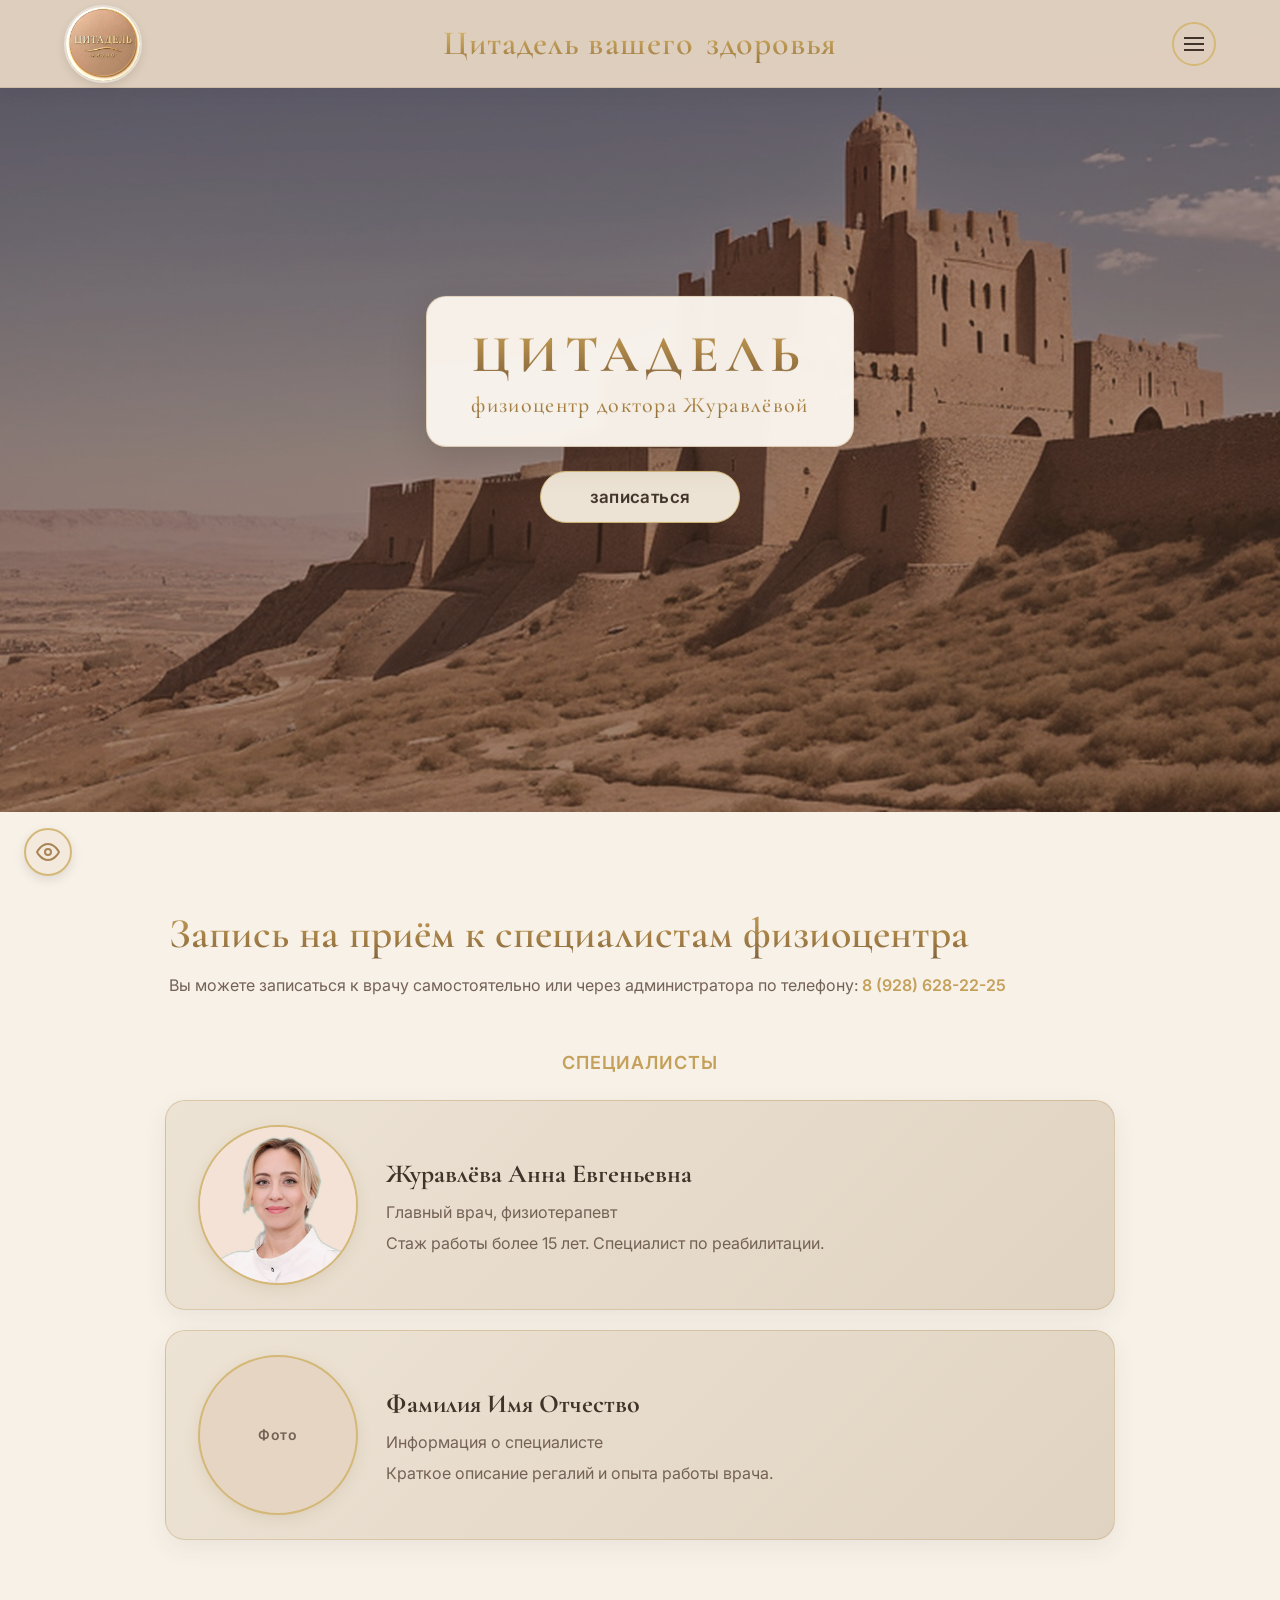
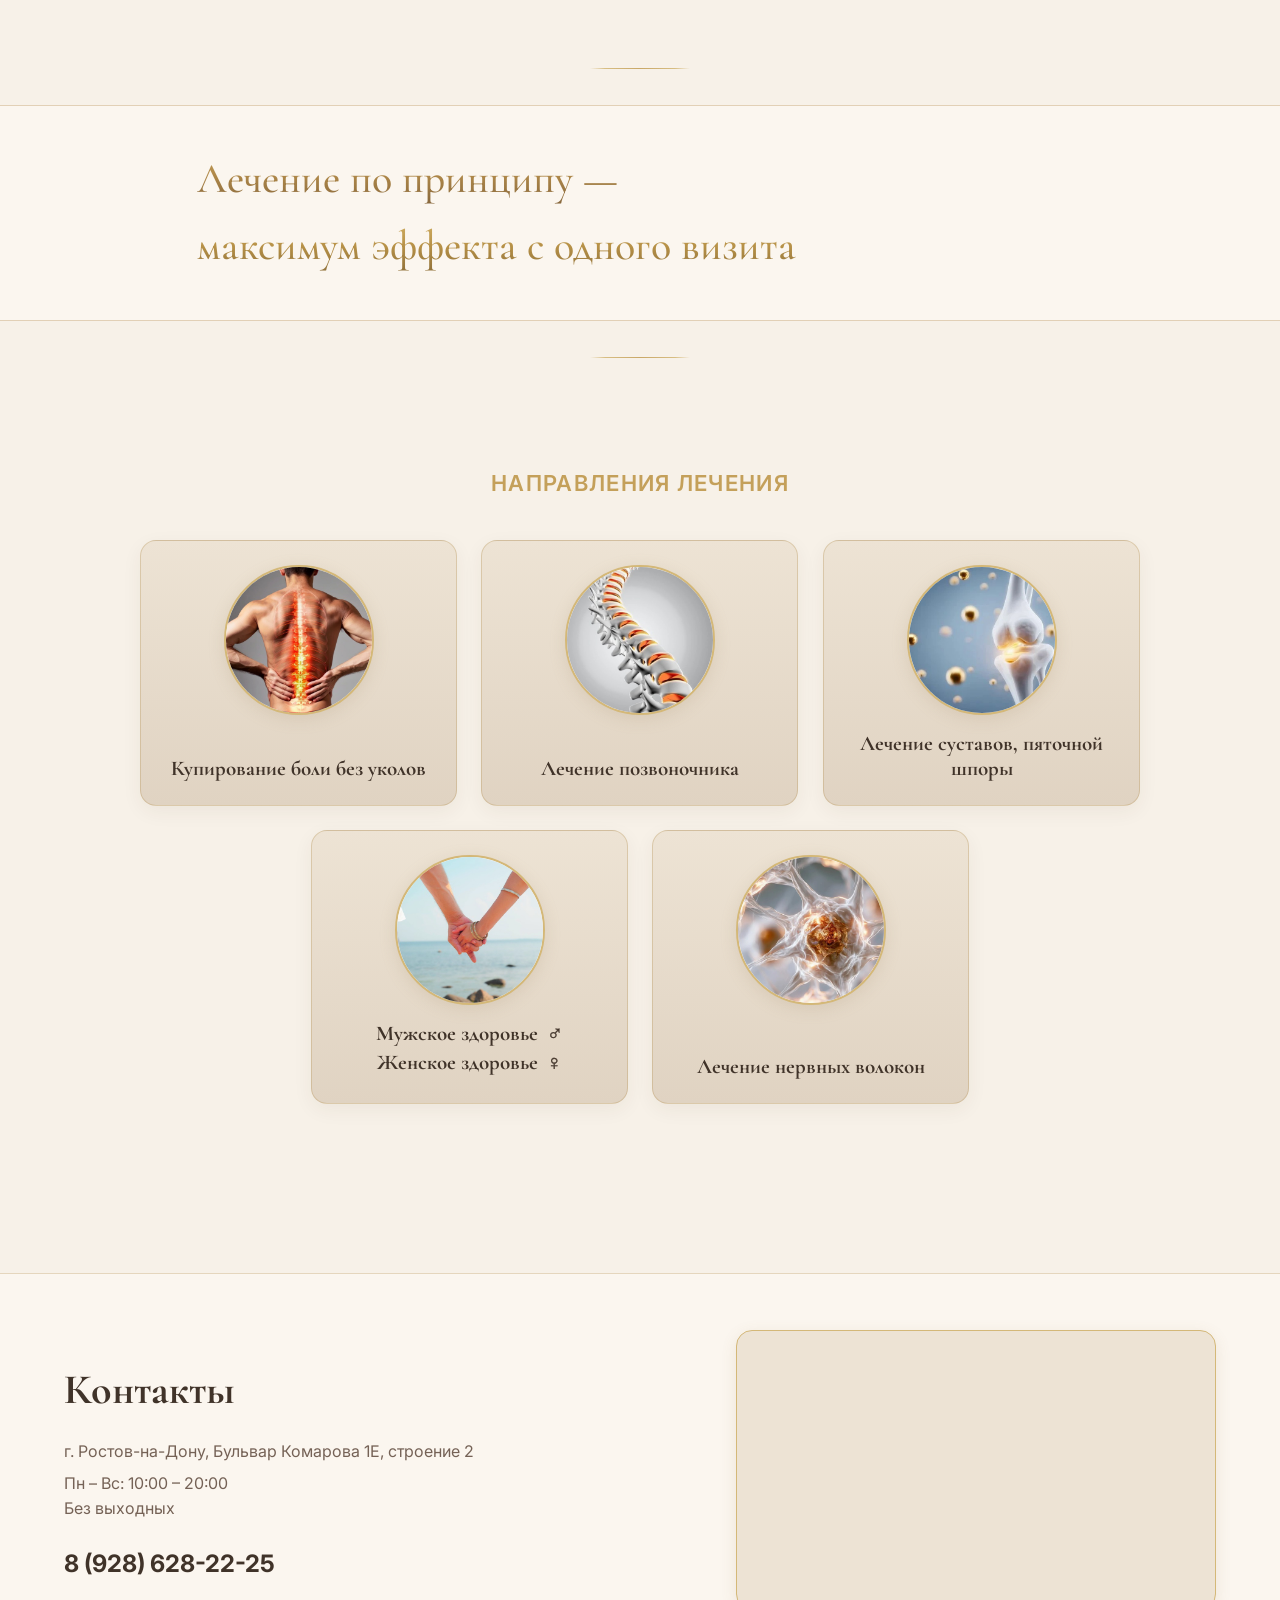
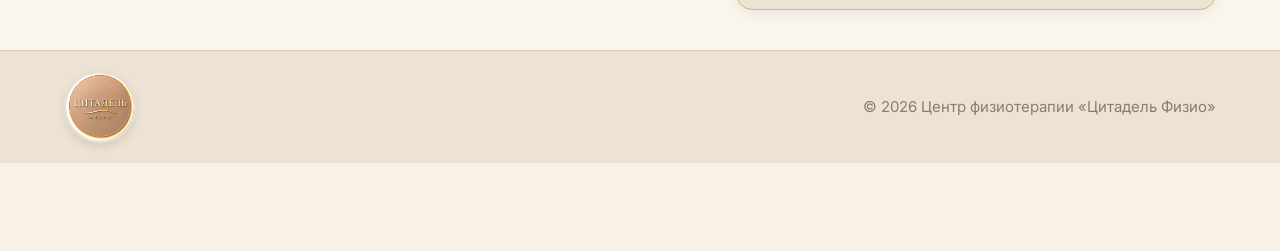
==== commit 49530157: "Обновление сайта: новые правки, стили и картинки" ====
--- a/index.html
+++ b/index.html
@@ -17,12 +17,12 @@
     <meta name="twitter:description" content="Физиоцентр Цитадель доктора Журавлёвой. Лечение позвоночника, суставов, боли без уколов. Ростов-на-Дону.">
     <link rel="preconnect" href="https://fonts.googleapis.com">
     <link rel="preconnect" href="https://fonts.gstatic.com" crossorigin>
-    <link href="https://fonts.googleapis.com/css2?family=Cormorant+Garamond:wght@400;700&family=Inter:wght@400;600&display=swap" rel="stylesheet">
+    <link href="https://fonts.googleapis.com/css2?family=Cormorant+Garamond:ital,wght@0,400;0,500;0,600;0,700;1,400;1,500;1,600&family=Inter:wght@400;600&display=swap" rel="stylesheet">
     <link rel="stylesheet" href="css/style.css">
     <link rel="stylesheet" href="css/components.css">
     <link rel="stylesheet" href="css/pages.css">
 </head>
-<body>
+<body class="is-home">
 
     <!-- ШАПКА -->
     <header class="site-header">
@@ -30,7 +30,7 @@
             <a href="index.html" class="logo-link">
                 <div class="logo-circle"><img src="assets/images/logo.jpg" alt="Цитадель Физио"></div>
             </a>
-            <a href="index.html" class="header-title"><span>Цитадель твоего</span><span>здоровья</span></a>
+            <a href="index.html" class="header-title"><span>Цитадель вашего</span><span>здоровья</span></a>
             <div class="header-menu">
                 <button class="menu-btn" id="menuBtn" aria-label="Открыть меню">
                     <span></span><span></span><span></span>
@@ -54,14 +54,8 @@
                 <span class="hero-placeholder-text">Заглушка фонового изображения</span>
                 <div class="hero-card">
                     <h1 class="hero-title">
-                        <span class="hero-line">
-                            <span class="hero-word">ФИЗИОЦЕНТР</span>
-                            <span class="hero-word">ЦИТАДЕЛЬ</span>
-                        </span>
-                        <span class="hero-line">
-                            <span class="hero-word">ДОКТОРА</span>
-                            <span class="hero-word">ЖУРАВЛЕВОЙ</span>
-                        </span>
+                        <span class="hero-citadel">ЦИТАДЕЛЬ</span>
+                        <span class="hero-subtitle">физиоцентр доктора Журавлёвой</span>
                     </h1>
                 </div>
                 <a href="#contacts" class="hero-btn">записаться</a>
--- a/css/style.css
+++ b/css/style.css
@@ -1,7 +1,7 @@
 
 /* Градиент на каждой строке отдельно (не растягивается на весь блок) */
 .gradient-text-lines {
-    background-image: linear-gradient(180deg, #DCC06A 0%, #C4A052 40%, #A28144 75%, #4A3C22 100%);
+    background-image: linear-gradient(180deg, #D8D0BC 0%, #BCA58D 35%, #8D6845 72%, #3B2D26 100%);
     -webkit-background-clip: text;
     background-clip: text;
     -webkit-text-fill-color: transparent;
@@ -11,26 +11,32 @@
 }
 
 :root {
-  --bg-main: #FBF9F5;
-  --bg-surface: #F2EBE1;
-  --bg-header: #DAC8B8;
-  --bg-card-grad-start: #F6EDE5;
-  --bg-card-grad-end: #E0B974;
-  --text-primary: #23211E;
-  --text-headline: #403930;
-  --text-secondary: #605C56;
-  --accent-gold: #B3914B;
-  --accent-hover: #C4A052;
-  --border-gold: #CBAE68;
-  --border-soft: #E2D4C7;
+  /* светлее только страница; блоки как раньше */
+  --bg-main: #F7F1E8;
+  --bg-light: #FBF6EF;
+  --bg-surface: #EDE3D4;
+  --bg-dark-surface: #E0D3C2;
+  --bg-header: #E8DCCB;
+  --bg-card: #F3E9DC;
+  --bg-card-grad-start: #F3E9DC;
+  --bg-card-grad-end: #E8DCCB;
+  --text-primary: #403329;
+  --text-headline: #403329;
+  --text-secondary: #756256;
+  --text-dark-accent: #705343;
+  --accent-gold: #C4A05A;
+  --accent-hover: #A88848;
+  --border-gold: #D4B878;
+  --border-soft: #E5D9C8;
+  --white: #FFFDFC;
   --font-serif: 'Cormorant Garamond', Georgia, serif;
   --font-sans: 'Inter', -apple-system, BlinkMacSystemFont, sans-serif;
   --container-max: 1200px;
   --container-padding: 24px;
   --header-h: 88px;
   --header-h-mobile: 68px;
-  --section-gap: 88px;
-  --section-gap-sm: 64px;
+  --section-gap: 96px;
+  --section-gap-sm: 72px;
 }
 
 * { margin: 0; padding: 0; box-sizing: border-box; }
@@ -38,7 +44,7 @@
 
 body {
     background-color: var(--bg-main);
-    color: var(--text-primary);
+    color: #403329;
     font-family: var(--font-sans);
     font-size: 16px;
     line-height: 1.55;
@@ -64,10 +70,10 @@
 .site-header {
     position: fixed;
     top: 0; left: 0; width: 100%; height: 88px; z-index: 1000;
-    background: rgba(230, 214, 196, 0.9); 
+    background: rgba(230, 213, 194, 0.95); 
     backdrop-filter: blur(12px);
     -webkit-backdrop-filter: blur(12px);
-    border-bottom: 1px solid rgba(197, 162, 101, 0.3);
+    border-bottom: 1px solid rgba(168, 144, 112, 0.3);
     box-shadow: 0 4px 20px rgba(0,0,0,0.04);
 }
 .header-container {
@@ -87,14 +93,14 @@
     width: 78px;
     height: 78px;
     border-radius: 50%;
-    background: linear-gradient(135deg, #E2D0B0, #C4A052, #9A7B5F);
+    background: linear-gradient(135deg, #FBF6EF, #C4A05A, #9A7840);
     display: flex;
     align-items: center;
     justify-content: center;
     font-size: 9px;
     font-weight: bold;
     color: #fff;
-    border: 2px solid #e8d8c8;
+    border: 2px solid #e6dfd5;
     box-shadow: 0 4px 10px rgba(0,0,0,0.1);
     overflow: hidden;
     padding: 0;
@@ -108,8 +114,9 @@
 }
 .header-title {
     font-family: var(--font-serif);
-    font-size: 40px;
-    font-weight: 700;
+    font-size: 34px;
+    font-weight: 600;
+    font-style: normal;
     position: static;
     display: flex;
     flex-direction: row;
@@ -118,20 +125,21 @@
     justify-content: center;
     justify-self: center;
     gap: 0.35em;
-    line-height: 1.1;
+    line-height: 1.15;
     white-space: nowrap;
     text-align: center;
     z-index: 1;
-    color: #A28144;
+    color: #9A7840;
+    letter-spacing: 0.03em;
 }
 .header-title span {
     display: inline;
     text-align: center;
-    background-image: linear-gradient(180deg, #E8C878 0%, #C4A052 35%, #8B6B28 75%, #3D2E14 100%);
+    background-image: linear-gradient(180deg, #DCC078 0%, #C4A05A 42%, #9A7840 100%);
     -webkit-background-clip: text;
     background-clip: text;
     -webkit-text-fill-color: transparent;
-    color: #A28144;
+    color: #9A7840;
 }
 .header-menu { position: relative; }
 .menu-btn {
@@ -154,7 +162,7 @@
 .dropdown-menu a {
     height: 44px; display: flex; align-items: center; padding: 0 18px;
     font-size: 15px; color: var(--text-headline);
-    border-bottom: 1px solid rgba(197, 162, 101, 0.2); transition: 0.2s;
+    border-bottom: 1px solid rgba(168, 144, 112, 0.2); transition: 0.2s;
 }
 .dropdown-menu a:hover { background: var(--border-soft); color: var(--accent-hover); }
 
@@ -167,7 +175,7 @@
     align-items: center;
     justify-content: center;
     background:
-        linear-gradient(180deg, rgba(251, 249, 245, 0.18) 0%, rgba(242, 235, 225, 0.22) 40%, rgba(64, 57, 48, 0.28) 100%),
+        linear-gradient(180deg, rgba(75, 52, 38, 0.2) 0%, rgba(75, 52, 38, 0.28) 50%, rgba(75, 52, 38, 0.35) 100%),
         url("../assets/images/hero-bg.jpg") center 18% / cover no-repeat;
     margin-top: -88px;
     padding-top: 88px;
@@ -186,7 +194,7 @@
 .hero-overlay {
     position: absolute;
     inset: 0;
-    background: rgba(242, 235, 225, 0.16);
+    background: rgba(75, 52, 38, 0.28);
     pointer-events: none;
     z-index: 1;
 }
@@ -195,29 +203,26 @@
 .hero-card {
     max-width: 720px;
     width: auto;
-    background: rgba(251, 249, 245, 0.9);
-    border: 1px solid rgba(203, 174, 104, 0.65);
+    background: rgba(251, 246, 239, 0.96);
+    border: 1.5px solid rgba(177, 138, 74, 0.55);
     border-radius: 20px;
     padding: 28px 44px;
     text-align: center;
-    backdrop-filter: blur(4px);
-    box-shadow: 0 10px 30px rgba(0,0,0,0.05);
+    backdrop-filter: blur(6px);
+    box-shadow: 0 12px 36px rgba(64, 51, 41, 0.18);
     overflow: visible;
     box-sizing: border-box;
 }
 .hero-title {
     font-family: var(--font-serif);
-    font-size: 42px;
-    font-weight: 700;
+    font-weight: 600;
     line-height: 1.15;
-    text-transform: uppercase;
-    letter-spacing: 0.04em;
     text-align: center;
     width: 100%;
     display: flex;
     flex-direction: column;
     align-items: center;
-    gap: 0.05em;
+    gap: 0.35em;
 }
 .hero-line {
     display: flex;
@@ -227,17 +232,43 @@
     align-items: baseline;
     gap: 0.4em;
 }
-.hero-word {
-    display: inline-block;
-    background-image: linear-gradient(180deg, #E8C878 0%, #C4A052 35%, #8B6B28 75%, #3D2E14 100%);
+.hero-citadel {
+    display: block;
+    font-family: var(--font-serif);
+    font-size: 52px;
+    font-weight: 700;
+    letter-spacing: 0.14em;
+    text-transform: uppercase;
+    background-image: linear-gradient(180deg, #C4A05A 0%, #B18A4A 35%, #80613A 100%);
     -webkit-background-clip: text;
     background-clip: text;
     -webkit-text-fill-color: transparent;
-    color: #A28144;
+    color: #80613A;
+}
+.hero-subtitle {
+    display: block;
+    font-family: var(--font-serif);
+    font-size: 22px;
+    font-weight: 500;
+    font-style: normal;
+    letter-spacing: 0.06em;
+    text-transform: none;
+    background-image: linear-gradient(180deg, #C4A05A 0%, #B18A4A 40%, #8A6C38 100%);
+    -webkit-background-clip: text;
+    background-clip: text;
+    -webkit-text-fill-color: transparent;
+    color: #8A6C38;
+}
+.hero-word {
+    display: inline-block;
     padding: 0 2px;
 }
 .hero-word:nth-child(even) {
-    background-image: linear-gradient(180deg, #F0D78A 0%, #D4AF5E 30%, #A07A32 65%, #4A3820 100%);
+    background-image: linear-gradient(180deg, #B89248 0%, #9A7340 45%, #6E522E 100%);
+    -webkit-background-clip: text;
+    background-clip: text;
+    -webkit-text-fill-color: transparent;
+    color: #80613A;
 }
 /* --- Единый стиль CTA-кнопок --- */
 .btn,
@@ -265,7 +296,7 @@
     background: var(--accent-hover);
     border-color: var(--accent-hover);
     color: #fff;
-    box-shadow: 0 8px 28px rgba(196, 160, 82, 0.3);
+    box-shadow: 0 8px 28px rgba(168, 144, 112, 0.3);
 }
 .btn:active,
 .hero-btn:active {
@@ -275,11 +306,14 @@
 
 /* --- Тонкая золотая линия между секциями --- */
 .section-line {
-    width: 100%;
-    max-width: 120px;
+    display: block;
+    width: 100px;
     height: 1px;
-    background: linear-gradient(90deg, transparent, #CBAE68 25%, #C4A052 50%, #CBAE68 75%, transparent);
-    margin: 8px auto;
+    margin: 36px auto;
+    padding: 0;
+    border: 0;
+    background: linear-gradient(90deg, transparent 0%, #D4B878 15%, #C4A05A 50%, #D4B878 85%, transparent 100%);
+    opacity: 0.9;
 }
 
 /* --- СПЕЦИАЛИСТЫ (Главная) --- */
@@ -289,36 +323,64 @@
     display: flex;
     flex-direction: column;
     align-items: center;
-}
-.specialists-header-wrap .section-title { display: inline; }
-.specialists-header-wrap { width: 100%; max-width: 950px; text-align: left; margin-bottom: 24px; }
+    background: transparent;
+}
+
+.specialists-header-wrap {
+    width: 100%;
+    max-width: 950px;
+    text-align: left;
+    margin: 0 auto 16px;
+    padding: 0 4px;
+    box-sizing: border-box;
+}
 .section-title {
     font-family: var(--font-serif);
     font-size: 42px;
-    font-weight: 700;
+    font-weight: 600;
     line-height: 1.25;
     text-align: left;
-    margin-bottom: 12px;
-    background-image: linear-gradient(180deg, #DCC06A 0%, #C4A052 40%, #A28144 75%, #4A3C22 100%);
+    margin: 0 0 12px 0;
+    background-image: linear-gradient(180deg, #C4A05A 0%, #B18A4A 40%, #80613A 100%);
     -webkit-background-clip: text;
     background-clip: text;
     -webkit-text-fill-color: transparent;
-    color: transparent;
-    -webkit-box-decoration-break: clone;
-    box-decoration-break: clone;
-    display: inline;
-}
-.section-subtitle { font-size: 16px; color: var(--text-secondary); margin-bottom: 0; }
+    color: #80613A;
+    display: block;
+    width: 100%;
+}
+.section-subtitle {
+    font-size: 16px;
+    color: var(--text-secondary);
+    margin: 0 0 8px 0;
+    line-height: 1.5;
+    max-width: 100%;
+}
 .text-link { color: var(--accent-gold); font-weight: 600; }
-.label-tag { font-size: 20px; font-weight: 600; color: var(--accent-gold); text-transform: uppercase; text-align: center; width: 100%; margin-bottom: 20px; }
+.label-tag {
+    font-size: 18px;
+    font-weight: 600;
+    color: var(--accent-gold);
+    text-transform: uppercase;
+    text-align: center;
+    width: 100%;
+    margin: 28px 0 24px;
+    letter-spacing: 0.06em;
+}
 
 .doctor-preview-card {
-    width: 100%; max-width: 950px; min-height: 210px; 
-    margin-bottom: 20px; 
-    background: linear-gradient(135deg, #F8F2E8 0%, #ECDCC0 50%, #DCC49A 100%);
-    border: 1.5px solid var(--border-gold); border-radius: 20px;
-    padding: 20px 32px; display: flex; align-items: center; gap: 28px;
-    box-shadow: 0 8px 24px rgba(162, 129, 68, 0.1);
+    width: 100%;
+    max-width: 950px;
+    min-height: 210px;
+    margin-bottom: 20px;
+    background: linear-gradient(135deg, #EDE3D4 0%, #E0D3C2 100%);
+    border: 1px solid rgba(177, 138, 74, 0.3);
+    border-radius: 20px;
+    padding: 20px 32px;
+    display: flex;
+    align-items: center;
+    gap: 28px;
+    box-shadow: 0 8px 24px rgba(64, 51, 41, 0.07);
     transition: transform 0.3s ease, box-shadow 0.3s ease, border-color 0.3s ease;
     cursor: pointer;
     text-decoration: none;
@@ -340,7 +402,7 @@
 }
 .doctor-preview-card:hover {
     transform: translateY(-6px); 
-    box-shadow: 0 16px 36px rgba(162, 129, 68, 0.22);
+    box-shadow: 0 16px 36px rgba(140, 120, 96, 0.22);
     border-color: var(--accent-gold);
 }
 .doctor-preview-card:hover .doctor-name {
@@ -357,8 +419,8 @@
     width: 160px;
     height: 160px;
     border-radius: 50%;
-    background: #F2EBE1;
-    border: 2px solid #CBAE68;
+    background: #E6D5C2;
+    border: 2px solid var(--border-gold);
     flex-shrink: 0;
     display: flex;
     align-items: center;
@@ -366,7 +428,7 @@
     color: var(--text-secondary);
     font-weight: 600;
     font-size: 14px;
-    box-shadow: 0 4px 14px rgba(196, 160, 82, 0.2);
+    box-shadow: 0 4px 14px rgba(168, 144, 112, 0.2);
     overflow: hidden;
     padding: 0;
 }
@@ -393,13 +455,14 @@
 /* --- БАННЕР --- */
 .banner-all-inclusive {
     width: 100%;
-    background: var(--bg-surface);
-    min-height: 160px;
-    margin: var(--section-gap-sm) 0;
-    padding: 48px 0;
+    background: var(--bg-light);
+    min-height: 140px;
+    margin: 0;
+    padding: 44px 0;
     display: block;
-    border-top: 1px solid rgba(203, 174, 104, 0.45);
-    border-bottom: 1px solid rgba(197, 162, 101, 0.35);
+    border-top: 1px solid rgba(177, 138, 74, 0.35);
+    border-bottom: 1px solid rgba(177, 138, 74, 0.35);
+    box-shadow: none;
 }
 .banner-header-wrap {
     width: 100%;
@@ -412,24 +475,25 @@
 .banner-title {
     font-family: var(--font-serif);
     font-size: 42px;
-    line-height: 1.35;
+    line-height: 1.4;
     text-align: left;
     max-width: 100%;
-    font-weight: 700;
+    font-weight: 500;
     margin: 0;
 }
+
 .banner-title span {
     display: block;
     width: 100%;
     margin-bottom: 8px;
-    background-image: linear-gradient(180deg, #E8C878 0%, #C4A052 35%, #8B6B28 75%, #3D2E14 100%);
+    background-image: linear-gradient(180deg, #C4A05A 0%, #B18A4A 40%, #80613A 100%);
     -webkit-background-clip: text;
     background-clip: text;
     -webkit-text-fill-color: transparent;
-    color: #A28144; /* fallback if clip fails */
+    color: #80613A;
 }
 .banner-title span:nth-child(even) {
-    background-image: linear-gradient(180deg, #E0C060 0%, #B8913E 40%, #7A5E22 80%, #2F2412 100%);
+    background-image: linear-gradient(180deg, #D4B468 0%, #B89248 48%, #8A6C38 100%);
 }
 .banner-title span:last-child {
     margin-bottom: 0;
@@ -438,13 +502,16 @@
 
 /* --- НАПРАВЛЕНИЯ --- */
 .treatments {
+    width: 100%;
     margin-bottom: var(--section-gap);
     padding-top: var(--section-gap-sm);
+    padding-bottom: var(--section-gap-sm);
+    background: transparent;
 }
 .treatments-title {
     font-size: 22px;
     font-weight: 600;
-    color: var(--accent-gold);
+    color: #C4A05A;
     text-align: center;
     text-transform: uppercase;
     margin-bottom: 40px;
@@ -452,28 +519,34 @@
 }
 .treatments-grid { display: flex; flex-wrap: wrap; justify-content: center; gap: 24px; max-width: 1000px; margin: 0 auto; }
 .treatment-card {
-    width: calc(33.333% - 16px); height: 290px; 
-    background: linear-gradient(135deg, #F8F2E8 0%, #ECDCC0 50%, #DCC49A 100%);
-    border: 1.5px solid var(--border-gold); border-radius: 16px; 
-    padding: 24px 16px; display: flex; flex-direction: column; align-items: center;
-    justify-content: flex-start; text-align: center; 
+    width: calc(33.333% - 16px);
+    min-width: 0;
+    background: linear-gradient(180deg, #EDE3D4 0%, #E0D3C2 100%);
+    border: 1px solid rgba(177, 138, 74, 0.28);
+    border-radius: 16px;
+    padding: 24px 20px;
+    display: flex;
+    flex-direction: column;
+    align-items: center;
+    text-align: center;
+    box-shadow: 0 6px 20px rgba(64, 51, 41, 0.06);
     transition: transform 0.3s ease, box-shadow 0.3s ease, border-color 0.3s ease;
     cursor: pointer;
     text-decoration: none;
     color: inherit;
-    position: relative;
-}
-.treatment-card:hover { 
-    transform: translateY(-8px) scale(1.02); 
-    box-shadow: 0 16px 36px rgba(196, 160, 82, 0.35); 
+    height: auto;
+}
+.treatment-card:hover {
+    transform: translateY(-6px);
+    box-shadow: 0 16px 36px rgba(141, 104, 69, 0.2);
     border-color: var(--accent-gold);
 }
 .treatment-card:hover .treatment-name {
-    color: var(--accent-gold);
+    color: #B18A4A !important;
 }
 .treatment-card:hover .gender-icon {
-    color: var(--accent-gold);
-    transform: scale(1.15);
+    color: #B18A4A !important;
+    transform: scale(1.12);
 }
 .treatment-card:active {
     transform: translateY(-3px) scale(1.01);
@@ -482,7 +555,7 @@
     width: 150px;
     height: 150px;
     border-radius: 50%;
-    background: #FBF9F5;
+    background: #F3E9DC;
     margin-bottom: 16px;
     display: flex;
     align-items: center;
@@ -491,8 +564,8 @@
     color: var(--text-secondary);
     font-weight: 600;
     overflow: hidden;
-    border: 2px solid #CBAE68;
-    box-shadow: 0 4px 16px rgba(196, 160, 82, 0.22);
+    border: 2px solid var(--border-gold);
+    box-shadow: 0 4px 16px rgba(168, 144, 112, 0.22);
     flex-shrink: 0;
 }
 .treatment-icon-placeholder img {
@@ -518,13 +591,20 @@
 /* --- КОНТАКТЫ --- */
 .site-footer { margin-top: var(--section-gap); }
 .footer-main {
-    background: var(--bg-surface);
-    padding: 64px 0;
-    border-top: 1px solid rgba(203, 174, 104, 0.45);
-}
-.footer-container { 
-    display: flex; justify-content: space-between; align-items: center; 
-    gap: 40px; max-width: 950px; margin: 0 auto; 
+    background: var(--bg-light);
+    padding: 56px 0 40px;
+    color: var(--text-primary);
+    border-top: 1px solid rgba(177, 138, 74, 0.3);
+}
+.footer-container {
+    display: flex;
+    justify-content: space-between;
+    align-items: center;
+    gap: 40px;
+    max-width: var(--container-max);
+    margin: 0 auto;
+    padding: 0 var(--container-padding);
+    flex-wrap: wrap;
 }
 .footer-contacts { max-width: 450px; text-align: left; }
 .footer-title { font-family: var(--font-serif); font-size: 42px; color: var(--text-headline); margin-bottom: 16px; }
@@ -541,8 +621,8 @@
     border-radius: 16px;
     overflow: hidden;
     border: 1.5px solid var(--border-gold);
-    box-shadow: 0 4px 16px rgba(196, 160, 82, 0.15);
-    background: #F2EBE1;
+    box-shadow: 0 4px 16px rgba(141, 104, 69, 0.12);
+    background: var(--bg-surface);
 }
 .footer-map-frame {
     display: block;
@@ -555,7 +635,7 @@
     width: 100%;
     height: 100%;
     border-radius: 16px;
-    background: #E2D4C7;
+    background: #E0D5C8;
     display: flex;
     align-items: center;
     justify-content: center;
@@ -564,14 +644,18 @@
 }
 
 /* --- ПОДВАЛ --- */
-.sub-footer { background: var(--bg-main); padding: 32px 0; border-top: 1px solid rgba(226, 212, 199, 0.4); }
+.sub-footer {
+    background: var(--bg-surface);
+    border-top: 1px solid rgba(177, 138, 74, 0.3);
+    padding: 20px 0;
+}
 .sub-footer-container { display: flex; justify-content: space-between; align-items: center; max-width: 1200px; margin: 0 auto; padding: 0 24px; }
 .mini-logo-circle {
     width: 72px;
     height: 72px;
     border-radius: 50%;
-    background: linear-gradient(135deg, #E2D0B0, #C4A052, #9A7B5F);
-    border: 2px solid #e8d8c8;
+    background: linear-gradient(135deg, #F3E9DC, #A98555, #8D6845);
+    border: 2px solid #e6dfd5;
     display: flex;
     align-items: center;
     justify-content: center;
@@ -594,8 +678,8 @@
 .page-header {
     display: flex;
     justify-content: center;
-    margin-top: 120px;
-    margin-bottom: var(--section-gap-sm);
+    margin-top: 0;
+    margin-bottom: 16px;
 }
 .page-capsule {
     width: 350px; height: 68px; background: var(--bg-surface);
@@ -608,37 +692,45 @@
     letter-spacing: 2px;
     font-weight: 700;
     margin: 0;
-    background-image: linear-gradient(180deg, #DCC06A 0%, #C4A052 40%, #A28144 70%, #4A3C22 100%);
+    background-image: linear-gradient(180deg, #DCC078 0%, #C4A05A 42%, #9A7840 100%);
     -webkit-background-clip: text;
     background-clip: text;
     -webkit-text-fill-color: transparent;
-    color: transparent;
-    -webkit-box-decoration-break: clone;
-    box-decoration-break: clone;
+    color: #9A7840;
 }
 
 .specialists-list {
     max-width: 1050px;
-    margin: 0 auto var(--section-gap) auto;
+    margin: 0 auto 64px auto;
     padding: 0 24px;
     display: flex;
     flex-direction: column;
-    gap: 32px;
+    gap: 20px;
 }
 .specialist-card {
-    background: #FFFFFF; border: 1px solid var(--border-soft); border-radius: 22px;
-    padding: 32px; min-height: 220px; display: flex; gap: 40px; align-items: center;
-    box-shadow: 0 8px 24px rgba(0,0,0,0.04); transition: transform 0.3s ease, box-shadow 0.3s ease;
-}
-.specialist-card:hover { transform: translateY(-4px); box-shadow: 0 12px 30px rgba(162, 129, 68, 0.08); }
+    background: linear-gradient(180deg, #EDE3D4 0%, #E0D3C2 100%);
+    border: 1px solid rgba(177, 138, 74, 0.28);
+    border-radius: 20px;
+    padding: 32px;
+    box-shadow: 0 8px 24px rgba(64, 51, 41, 0.06);
+    display: flex;
+    gap: 28px;
+    align-items: flex-start;
+    transition: transform 0.3s ease, box-shadow 0.3s ease;
+    width: 100%;
+    max-width: 1000px;
+    margin: 0 auto 24px;
+    height: auto;
+}
+.specialist-card:hover { transform: translateY(-4px); box-shadow: 0 12px 30px rgba(140, 120, 96, 0.08); }
 .specialist-photo-col { display: flex; flex-direction: column; align-items: center; width: 200px; flex-shrink: 0; }
 .specialist-photo-placeholder {
     width: 160px;
     height: 160px;
     border-radius: 50%;
-    background: #F2EBE1;
-    border: 2px solid #CBAE68;
-    box-shadow: 0 4px 14px rgba(196, 160, 82, 0.2);
+    background: #E6D5C2;
+    border: 2px solid var(--border-gold);
+    box-shadow: 0 4px 14px rgba(168, 144, 112, 0.2);
     display: flex;
     align-items: center;
     justify-content: center;
@@ -668,16 +760,29 @@
 
 /* --- СТРАНИЦА ТЕХНОЛОГИЙ --- */
 .text-center { text-align: center; }
-.tech-subtitle { font-family: var(--font-sans); font-size: 18px; color: var(--text-secondary); text-align: center; margin-bottom: 40px; }
+.tech-subtitle {
+    font-family: var(--font-sans);
+    font-size: 17px;
+    color: var(--text-secondary);
+    text-align: center;
+    margin: 0 auto 20px;
+    max-width: 640px;
+    line-height: 1.5;
+    padding: 0 20px;
+}
+.tech-intro {
+    margin-bottom: 4px !important;
+}
+.tech-intro {
+    margin-bottom: 8px !important;
+}
 
 .tech-list {
     display: flex;
     flex-direction: column;
-    gap: 36px;
-    margin-bottom: var(--section-gap);
+    gap: 24px;
+    margin: 0 auto 48px;
     max-width: 1050px;
-    margin-left: auto;
-    margin-right: auto;
     padding: 0 24px;
 }
 
@@ -694,25 +799,25 @@
 
 .tech-card {
     position: relative;
-    z-index: 2; 
+    z-index: 2;
     display: flex;
     align-items: center;
     justify-content: space-between;
     gap: 40px;
-    background: #FFFFFF; 
-    border: 1px solid var(--border-soft);
+    background: linear-gradient(180deg, #EDE3D4 0%, #E0D3C2 100%);
+    border: 1px solid rgba(177, 138, 74, 0.28);
     border-radius: 20px;
     padding: 30px;
-    box-shadow: 0 8px 24px rgba(0,0,0,0.04);
+    box-shadow: 0 8px 24px rgba(64, 51, 41, 0.06);
     width: 100%;
     max-width: 1000px;
-    margin: 0; 
+    margin: 0;
     transition: transform 0.3s ease, box-shadow 0.3s ease;
 }
 
 .tech-card:hover {
     transform: translateY(-3px);
-    box-shadow: 0 12px 28px rgba(162, 129, 68, 0.1);
+    box-shadow: 0 12px 28px rgba(140, 120, 96, 0.1);
 }
 
 .tech-card.reverse { flex-direction: row-reverse; }
@@ -747,13 +852,13 @@
     width: 100%;
     height: 100%;
     border-radius: 50%;
-    background: #F2EBE1;
-    border: 2px solid #C5A265;
+    background: #E6D5C2;
+    border: 2px solid var(--border-gold);
     display: flex;
     align-items: center;
     justify-content: center;
     overflow: hidden;
-    box-shadow: 0 4px 14px rgba(162, 129, 68, 0.1);
+    box-shadow: 0 4px 14px rgba(140, 120, 96, 0.1);
     padding: 22%;
     box-sizing: border-box;
 }
@@ -803,22 +908,24 @@
 }
 
 .doc-card {
-    background: linear-gradient(135deg, #F6EDE5 0%, #E8D5BC 100%);
-    border: 1.5px solid var(--border-gold);
-    border-radius: 16px;
-    padding: 30px 20px;
+    background: linear-gradient(180deg, #EDE3D4 0%, #E0D3C2 100%);
+    border: 1px solid rgba(177, 138, 74, 0.28);
+    border-radius: 14px;
+    padding: 18px 20px;
+    text-decoration: none;
+    color: inherit;
     display: flex;
     flex-direction: column;
-    align-items: center;
-    text-align: center;
-    transition: transform 0.3s ease, box-shadow 0.3s ease;
-    min-height: 180px;
-    justify-content: center;
+    align-items: flex-start;
+    min-height: 52px;
+    box-shadow: 0 4px 14px rgba(64, 51, 41, 0.05);
+    transition: transform 0.2s ease, box-shadow 0.2s ease, border-color 0.2s ease;
+    position: relative;
 }
 
 .doc-card:hover {
     transform: translateY(-4px);
-    box-shadow: 0 12px 30px rgba(162, 129, 68, 0.15);
+    box-shadow: 0 12px 30px rgba(140, 120, 96, 0.15);
 }
 
 .doc-icon-placeholder {
@@ -846,12 +953,12 @@
     height: 52px;
     z-index: 3000 !important;
     border-radius: 50%;
-    background: #FBF9F5;
-    border: 2px solid #CBAE68;
+    background: #F3E9DC;
+    border: 2px solid var(--border-gold);
     display: flex;
     align-items: center;
     justify-content: center;
-    color: #B3914B;
+    color: #A98555;
     cursor: pointer;
     transition: background 0.3s, border-color 0.3s, box-shadow 0.3s;
     box-shadow: 0 4px 12px rgba(0,0,0,0.1);
@@ -863,7 +970,7 @@
     flex-shrink: 0;
 }
 .accessibility-btn:hover {
-    background: #F2EBE1;
+    background: #E6D5C2;
 }
 
 .accessibility-modal {
@@ -879,8 +986,8 @@
     position: fixed;
     top: 0; left: -500px; 
     width: 100%; max-width: 450px; height: 100%; 
-    background: #FBF9F5;
-    border-right: 1px solid #E2D4C7; 
+    background: #F3E9DC;
+    border-right: 1px solid #E0D5C8; 
     box-shadow: 5px 0 25px rgba(0,0,0,0.1); 
     padding: 30px 24px;
     overflow-y: auto; 
@@ -895,7 +1002,7 @@
     content: "";
     position: absolute;
     top: 0; left: 0; width: 100%; height: 430px;
-    background: #F2EBE1;
+    background: #E6D5C2;
     z-index: -1; 
     pointer-events: none;
 }
@@ -908,7 +1015,7 @@
 }
 
 .acc-section {
-    background: #FBF9F5;
+    background: #F3E9DC;
     border-radius: 16px; 
     padding: 20px; 
     display: flex;
@@ -929,7 +1036,7 @@
 .acc-grid-3 { display: grid; grid-template-columns: 1fr 1fr 1fr; gap: 12px; }
 
 .acc-btn {
-    background: #F2EBE1; 
+    background: #E6D5C2; 
     border: none; 
     border-radius: 12px;
     padding: 14px 10px; 
@@ -953,8 +1060,8 @@
     display: block;
     line-height: 1.25;
 }
-.acc-btn:hover { background: #EBE3D7; }
-.acc-btn[aria-pressed="true"] { background: #E2D4C7; border: 1px solid #CBAE68; }
+.acc-btn:hover { background: #E5E1DA; }
+.acc-btn[aria-pressed="true"] { background: #E0D5C8; border: 1px solid #BCA58D; }
 
 .acc-icon-wrap {
     display: flex;
@@ -1010,20 +1117,20 @@
     max-height: 26px;
     flex: 0 0 26px;
     border-radius: 50%; 
-    border: 1.5px solid #CBAE68;
+    border: 1.5px solid #BCA58D;
     font-size: 15px;
     font-weight: 600;
     line-height: 1;
     box-sizing: border-box;
     padding: 0;
     margin: 0;
-    background: #FBF9F5;
+    background: #F3E9DC;
     color: #403930;
     overflow: hidden;
 }
 .acc-controls-inline .acc-plus:hover,
 .acc-controls-inline .acc-minus:hover { 
-    background: #CBAE68;
+    background: #BCA58D;
     color: #fff; 
 }
 
@@ -1055,7 +1162,7 @@
     min-height: 64px !important;
     height: auto !important;
     padding: 18px 24px !important;
-    background: #C4A052 !important; 
+    background: #BCA58D !important; 
     color: #FFFFFF !important;
     border: none !important; 
     border-radius: 8px !important; 
@@ -1069,12 +1176,12 @@
     display: flex !important;
     align-items: center !important;
     justify-content: center !important;
-    box-shadow: 0 4px 14px rgba(162, 129, 68, 0.3) !important; 
+    box-shadow: 0 4px 14px rgba(140, 120, 96, 0.3) !important; 
 }
 
 .acc-reset-all:hover { 
-    background: #A98547 !important;
-    box-shadow: 0 6px 18px rgba(162, 129, 68, 0.35) !important;
+    background: #A98555 !important;
+    box-shadow: 0 6px 18px rgba(140, 120, 96, 0.35) !important;
 }
 .acc-close {
     position: absolute; top: 20px; right: 20px;
@@ -1088,9 +1195,19 @@
 body.acc-readable-font, body.acc-readable-font * { font-family: Arial, Helvetica, sans-serif !important; }
 body.acc-big-cursor, body.acc-big-cursor * { cursor: url('data:image/svg+xml;utf8,<svg xmlns="http://www.w3.org/2000/svg" width="32" height="32" viewBox="0 0 32 32"><circle cx="16" cy="16" r="14" fill="rgba(162,129,68,0.8)" stroke="white" stroke-width="2"/></svg>') 16 16, auto !important; }
 body.acc-line-height p, body.acc-line-height li { line-height: 2.2 !important; }
-body.acc-letter-spacing body, body.acc-letter-spacing p, body.acc-letter-spacing li, body.acc-letter-spacing h1, body.acc-letter-spacing h2, body.acc-letter-spacing h3, body.acc-letter-spacing a, body.acc-letter-spacing span { letter-spacing: 1.5px !important; }
+body.acc-letter-spacing, body.acc-letter-spacing p, body.acc-letter-spacing li, body.acc-letter-spacing h1, body.acc-letter-spacing h2, body.acc-letter-spacing h3, body.acc-letter-spacing a, body.acc-letter-spacing span { letter-spacing: 1.5px !important; }
 body.acc-text-align p, body.acc-text-align h1, body.acc-text-align h2, body.acc-text-align h3 { text-align: center !important; }
-body.acc-font-weight body, body.acc-font-weight p, body.acc-font-weight li, body.acc-font-weight h1, body.acc-font-weight h2, body.acc-font-weight h3, body.acc-font-weight a, body.acc-font-weight span { font-weight: 600 !important; }
+body.acc-font-weight,
+body.acc-font-weight p,
+body.acc-font-weight li,
+body.acc-font-weight h1,
+body.acc-font-weight h2,
+body.acc-font-weight h3,
+body.acc-font-weight a,
+body.acc-font-weight span,
+body.acc-font-weight button {
+    font-weight: 700 !important;
+}
 
 /* Тёмная тема — без filter, без * { }, чтобы не ломать fixed-элементы */
 body.acc-theme-dark {
@@ -1144,7 +1261,7 @@
     border-bottom-color: #444 !important;
 }
 body.acc-theme-dark .menu-btn {
-    border-color: #CBAE68 !important;
+    border-color: #BCA58D !important;
 }
 body.acc-theme-dark .menu-btn span {
     background-color: #f0f0f0 !important;
@@ -1162,10 +1279,10 @@
 }
 body.acc-theme-dark .acc-btn[aria-pressed="true"] {
     background: #444 !important;
-    border-color: #CBAE68 !important;
+    border-color: #BCA58D !important;
 }
 body.acc-theme-dark .acc-section-title {
-    color: #CBAE68 !important;
+    color: #BCA58D !important;
 }
 body.acc-theme-dark .accessibility-content h2 {
     color: #f0f0f0 !important;
@@ -1176,11 +1293,11 @@
 /* Кнопка «глаз» и сброс — всегда стабильные */
 body.acc-theme-dark .accessibility-btn {
     background: #2a2a2a !important;
-    border-color: #CBAE68 !important;
-    color: #CBAE68 !important;
+    border-color: #BCA58D !important;
+    color: #BCA58D !important;
 }
 body.acc-theme-dark .acc-reset-all {
-    background: #C4A052 !important;
+    background: #BCA58D !important;
     color: #FFFFFF !important;
 }
 
@@ -1251,8 +1368,8 @@
     left: 0;
     right: 0;
     height: 3px;
-    background: linear-gradient(90deg, transparent 0%, #CBAE68 8%, #A28144 50%, #CBAE68 92%, transparent 100%);
-    box-shadow: 0 0 8px rgba(162, 129, 68, 0.45);
+    background: linear-gradient(90deg, transparent 0%, #BCA58D 8%, #A98555 50%, #BCA58D 92%, transparent 100%);
+    box-shadow: 0 0 8px rgba(140, 120, 96, 0.45);
     pointer-events: none;
     z-index: 2500;
     display: none;
@@ -1268,8 +1385,8 @@
     left: 5%;
     width: 90%;
     height: 110px;
-    background: rgba(251, 249, 245, 0.22);
-    border: 2px solid rgba(197, 162, 101, 0.75);
+    background: rgba(244, 239, 232, 0.22);
+    border: 2px solid rgba(168, 144, 112, 0.75);
     border-radius: 8px;
     box-shadow:
         0 0 0 9999px rgba(20, 18, 15, 0.5),
@@ -1297,7 +1414,7 @@
 body.acc-highlight-content main p,
 body.acc-highlight-content main li,
 body.acc-highlight-content main a {
-    outline: 1px solid #CBAE68 !important;
+    outline: 1px solid #BCA58D !important;
     outline-offset: 2px;
 }
 
@@ -1311,7 +1428,7 @@
 
 body.acc-highlight-links a {
     text-decoration: underline !important;
-    color: #A28144 !important;
+    color: #A98555 !important;
     font-weight: 700 !important;
     text-underline-offset: 3px;
 }
@@ -1475,7 +1592,7 @@
     max-width: 600px;
     height: auto;
     padding: 16px 40px;
-    background: #F2EBE1;
+    background: #E6D5C2;
     border: 1.5px solid var(--border-gold);
     border-radius: 16px;
     display: flex;
@@ -1492,7 +1609,7 @@
     font-weight: 700;
     margin: 0;
     line-height: 1.2;
-    background: linear-gradient(180deg, #DCC06A 0%, #C4A052 40%, #A28144 75%, #4A3C22 100%);
+    background: linear-gradient(180deg, #D8D0BC 0%, #BCA58D 35%, #8D6845 72%, #3B2D26 100%);
     -webkit-background-clip: text;
     -webkit-text-fill-color: transparent;
 }
@@ -1507,7 +1624,7 @@
     align-items: center;
     justify-content: space-between;
     gap: 40px;
-    background: #F2EBE1;
+    background: #E6D5C2;
     border: 1px solid var(--border-soft);
     border-radius: 24px;
     padding: 50px;
@@ -1577,8 +1694,8 @@
     width: 300px;
     height: 300px;
     border-radius: 50%;
-    background: #FBF9F5;
-    border: 2px solid #CBAE68;
+    background: #F3E9DC;
+    border: 2px solid var(--border-gold);
     display: flex;
     align-items: center;
     justify-content: center;
@@ -1586,7 +1703,7 @@
     font-weight: 600;
     font-size: 14px;
     overflow: hidden;
-    box-shadow: 0 4px 16px rgba(196, 160, 82, 0.22);
+    box-shadow: 0 4px 16px rgba(168, 144, 112, 0.22);
 }
 .landing-img-placeholder img {
     width: 100%;
@@ -1641,7 +1758,7 @@
     font-weight: 900;
     line-height: 1;
     -webkit-text-stroke: 0.6px var(--accent-gold);
-    text-shadow: 0 1px 0 rgba(162, 129, 68, 0.35);
+    text-shadow: 0 1px 0 rgba(140, 120, 96, 0.35);
     display: inline-block;
     transform: translateY(1px);
 }
@@ -1666,12 +1783,79 @@
 }
 
 
+
+
+/* --- Section surfaces (coffee-milk) --- */
+.page-tech-bg {
+    background: var(--bg-surface);
+    padding: 0;
+    width: 100%;
+}
+main.page-tech-bg {
+    padding-top: calc(var(--header-h) + 16px);
+    padding-bottom: 48px;
+}
+main.page-tech-bg .tech-card {
+    background: var(--bg-light);
+}
+.page-docs-bg {
+    background: var(--bg-light);
+}
+main.page-docs-bg {
+    padding-top: calc(var(--header-h) + 16px);
+    padding-bottom: 48px;
+}
+.specialists-page-section {
+    background: var(--bg-main);
+    padding: calc(var(--header-h) + 16px) 0 48px;
+}
+.tech-img-placeholder {
+    background: #E6D5C2 !important;
+    border-color: var(--border-gold) !important;
+}
+.treatment-icon-placeholder {
+    background: #FBF7F1 !important;
+    border-color: var(--border-gold) !important;
+}
+.doctor-photo-placeholder,
+.specialist-photo-placeholder {
+    background: #E6D5C2 !important;
+    border-color: var(--border-gold) !important;
+}
+.footer-title { color: var(--text-headline) !important; }
+.footer-address, .footer-schedule { color: var(--text-secondary) !important; }
+.footer-phone { color: var(--text-headline) !important; }
+.footer-phone:hover { color: var(--accent-hover) !important; }
+.sub-footer {
+    background: var(--bg-surface);
+    border-top: 1px solid rgba(177, 138, 74, 0.3);
+    padding: 20px 0;
+}
+.specialist-role { color: var(--accent-gold) !important; }
+.label-tag, .text-link { color: var(--accent-gold) !important; }
+.doc-open { color: var(--accent-gold) !important; }
+.tech-title, .specialist-name, .doctor-name, .doc-name, .footer-title {
+    color: #403329 !important;
+}
+.treatment-name {
+    color: #403329;
+}
+.treatment-name {
+    color: var(--text-headline);
+}
+.tech-desc, .doctor-desc, .doctor-role, .specialist-exp, .specialist-skills li {
+    color: var(--text-secondary) !important;
+}
+
 /* ========== POLISH: readability, grid, mobile ========== */
 p, li, .doctor-desc, .doctor-role, .tech-desc, .landing-text p,
 .footer-address, .footer-schedule, .specialist-exp, .specialist-skills li {
-    color: var(--text-secondary);
+    color: #403329;
     line-height: 1.55;
     font-size: 16px;
+}
+.specialist-skills li, .doctor-desc, .tech-desc, .footer-address, .footer-schedule {
+    color: #756256;
 }
 .specialist-skills li { font-size: 16px; }
 .doctor-desc, .tech-desc { font-size: 16px; line-height: 1.6; }
@@ -1935,3 +2119,52 @@
     .logo-circle { width: 42px !important; height: 42px !important; }
     .tech-image { width: 160px !important; height: 160px !important; }
 }
+
+
+/* Лёгкая обводка светлых блоков */
+.hero-card,
+.tech-card,
+.specialist-card,
+.doc-card,
+.doctor-preview-card,
+.landing-card,
+.page-capsule,
+.treatment-card {
+    border-color: rgba(177, 138, 74, 0.3);
+}
+
+
+
+@media (max-width: 768px) {
+    .hero-citadel { font-size: 32px !important; letter-spacing: 0.08em; }
+    .hero-subtitle { font-size: 16px !important; }
+    .header-title { font-size: 15px !important; font-style: italic; font-weight: 500; }
+}
+@media (max-width: 380px) {
+    .hero-citadel { font-size: 26px !important; }
+    .hero-subtitle { font-size: 14px !important; }
+}
+
+
+/* page top offset under fixed header */
+main.page-tech-bg,
+main.page-docs-bg,
+.specialists-page-section {
+    /* padding set on these blocks themselves */
+}
+body:not(.is-home) main:not(.page-tech-bg):not(.page-docs-bg):not(.specialists-page-section) {
+    padding-top: calc(var(--header-h) + 12px);
+}
+
+
+@media (max-width: 768px) {
+    main.page-tech-bg,
+    main.page-docs-bg,
+    .specialists-page-section {
+        padding-top: calc(var(--header-h-mobile) + 12px) !important;
+    }
+    body:not(.is-home) main:not(.page-tech-bg):not(.page-docs-bg):not(.specialists-page-section) {
+        padding-top: calc(var(--header-h-mobile) + 12px);
+    }
+}
+
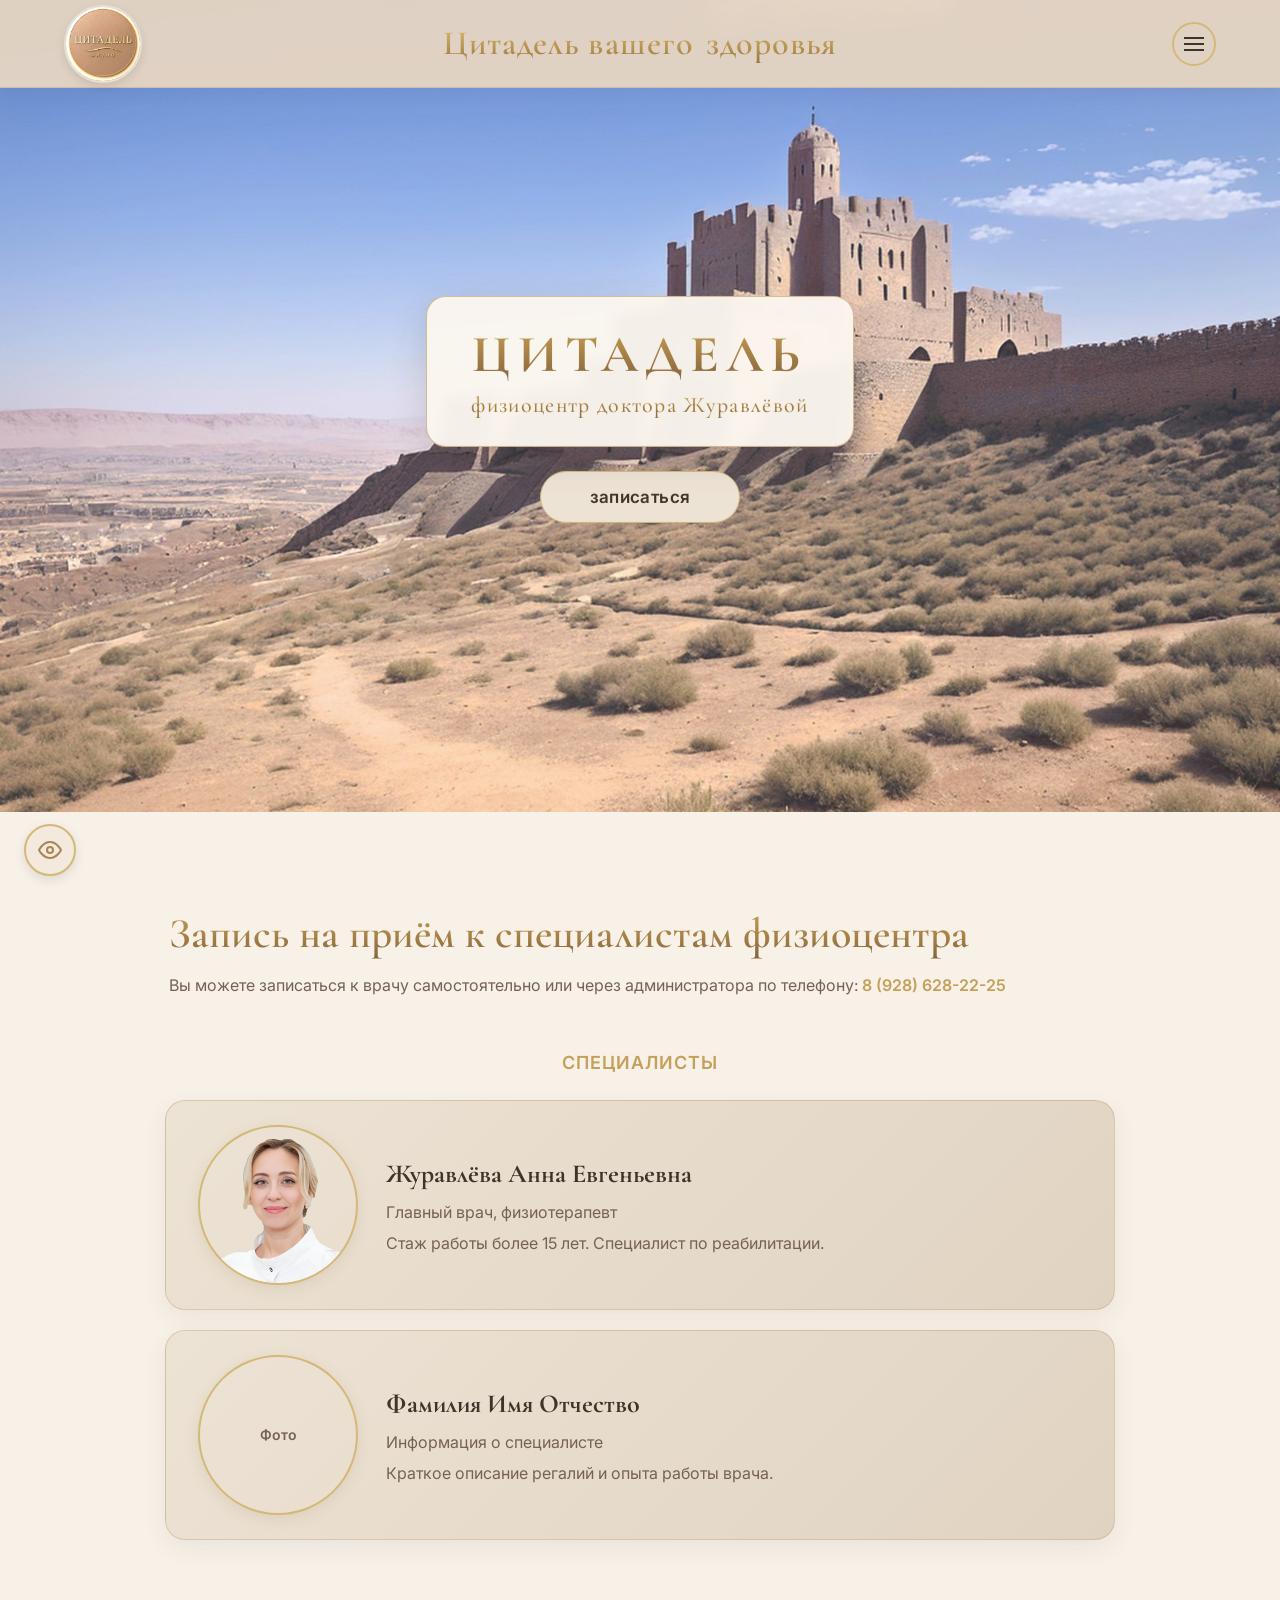
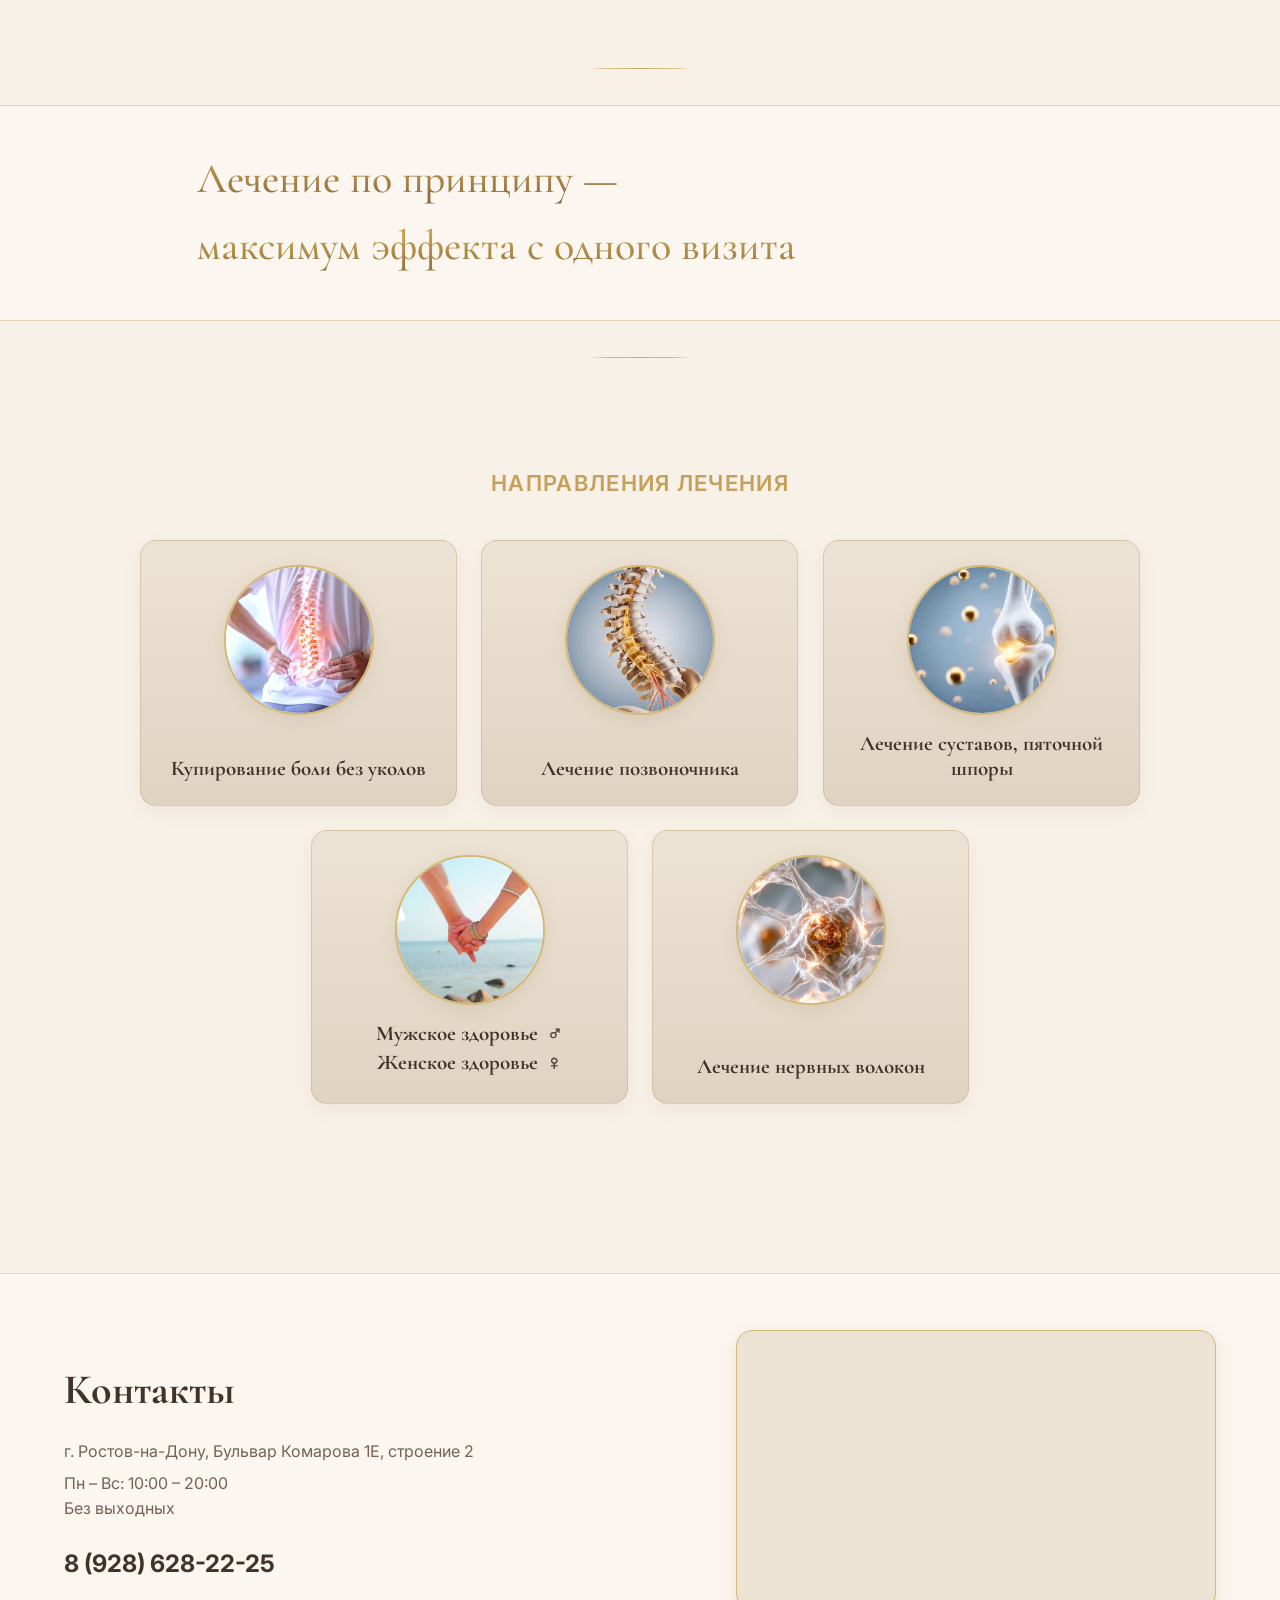
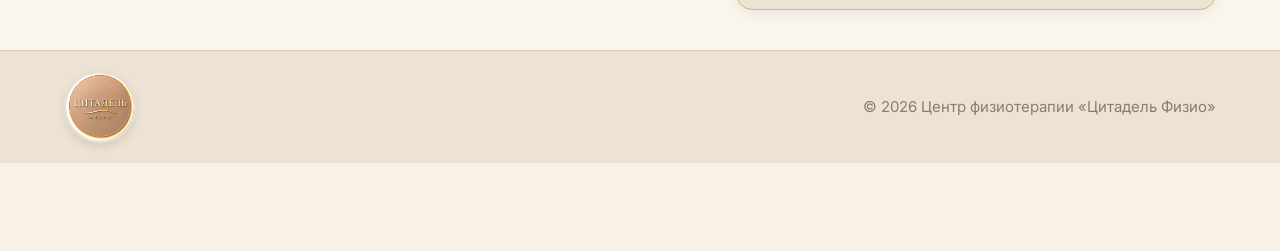
==== commit a7960b93: "Исправил центрирование фото врачей и прозрачный фон вокруг них" ====
--- a/index.html
+++ b/index.html
@@ -75,7 +75,7 @@
 
             <a href="specialists.html" class="doctor-preview-card reveal reveal-delay-1">
                 <div class="doctor-photo-placeholder">
-                    <img src="assets/images/doctor-zhuravleva.jpg" alt="Специалист физиотерапевтического центра — Журавлёва Анна Евгеньевна">
+                    <img src="assets/images/doctor-zhuravleva.jpg?v=4" alt="Специалист физиотерапевтического центра — Журавлёва Анна Евгеньевна">
                 </div>
                 <div class="doctor-info">
                     <h3 class="doctor-name">Журавлёва Анна Евгеньевна</h3>
@@ -250,13 +250,13 @@
                 <h3 class="acc-section-title">Модули цветов</h3>
                 <div class="acc-grid-3">
                     <button class="acc-btn" id="btnThemeLight" aria-pressed="true">
-                        <span>Светлый контраст</span>
+                        <span>Светлая тема</span>
                         <div class="acc-icon-wrap">
                             <svg viewBox="0 0 24 24" fill="none" stroke="currentColor" stroke-width="2"><circle cx="12" cy="12" r="5"/><path d="M12 1v2m0 18v2M4.22 4.22l1.42 1.42m12.72 12.72l1.42 1.42M1 12h2m18 0h2M4.22 19.78l1.42-1.42M18.36 5.64l1.42-1.42"/></svg>
                         </div>
                     </button>
                     <button class="acc-btn" id="btnThemeDark" aria-pressed="false">
-                        <span>Высокий контраст</span>
+                        <span>Тёмная тема</span>
                         <div class="acc-icon-wrap">
                             <svg viewBox="0 0 24 24" fill="none" stroke="currentColor" stroke-width="2"><circle cx="12" cy="12" r="10"/><path d="M12 2a10 10 0 0 0 0 20V2z" fill="currentColor"/></svg>
                         </div>
--- a/css/style.css
+++ b/css/style.css
@@ -1,4 +1,3 @@
-
 /* Градиент на каждой строке отдельно (не растягивается на весь блок) */
 .gradient-text-lines {
     background-image: linear-gradient(180deg, #D8D0BC 0%, #BCA58D 35%, #8D6845 72%, #3B2D26 100%);
@@ -11,7 +10,6 @@
 }
 
 :root {
-  /* светлее только страница; блоки как раньше */
   --bg-main: #F7F1E8;
   --bg-light: #FBF6EF;
   --bg-surface: #EDE3D4;
@@ -83,65 +81,30 @@
     align-items: center;
     position: relative;
 }
-.logo-link {
-    justify-self: start;
-}
-.header-menu {
-    justify-self: end;
-}
+.logo-link { justify-self: start; }
+.header-menu { justify-self: end; position: relative; }
 .logo-circle {
-    width: 78px;
-    height: 78px;
-    border-radius: 50%;
+    width: 78px; height: 78px; border-radius: 50%;
     background: linear-gradient(135deg, #FBF6EF, #C4A05A, #9A7840);
-    display: flex;
-    align-items: center;
-    justify-content: center;
-    font-size: 9px;
-    font-weight: bold;
-    color: #fff;
-    border: 2px solid #e6dfd5;
-    box-shadow: 0 4px 10px rgba(0,0,0,0.1);
-    overflow: hidden;
-    padding: 0;
-    flex-shrink: 0;
-}
-.logo-circle img {
-    width: 100%;
-    height: 100%;
-    object-fit: cover;
-    display: block;
-}
+    display: flex; align-items: center; justify-content: center;
+    font-size: 9px; font-weight: bold; color: #fff;
+    border: 2px solid #e6dfd5; box-shadow: 0 4px 10px rgba(0,0,0,0.1);
+    overflow: hidden; padding: 0; flex-shrink: 0;
+}
+.logo-circle img { width: 100%; height: 100%; object-fit: cover; display: block; }
 .header-title {
-    font-family: var(--font-serif);
-    font-size: 34px;
-    font-weight: 600;
-    font-style: normal;
-    position: static;
-    display: flex;
-    flex-direction: row;
-    flex-wrap: nowrap;
-    align-items: baseline;
-    justify-content: center;
-    justify-self: center;
-    gap: 0.35em;
-    line-height: 1.15;
-    white-space: nowrap;
-    text-align: center;
-    z-index: 1;
-    color: #9A7840;
-    letter-spacing: 0.03em;
+    font-family: var(--font-serif); font-size: 34px; font-weight: 600;
+    display: flex; flex-direction: row; flex-wrap: nowrap;
+    align-items: baseline; justify-content: center; gap: 0.35em;
+    line-height: 1.15; white-space: nowrap; text-align: center;
+    color: #9A7840; letter-spacing: 0.03em;
 }
 .header-title span {
-    display: inline;
-    text-align: center;
+    display: inline; text-align: center;
     background-image: linear-gradient(180deg, #DCC078 0%, #C4A05A 42%, #9A7840 100%);
-    -webkit-background-clip: text;
-    background-clip: text;
-    -webkit-text-fill-color: transparent;
-    color: #9A7840;
-}
-.header-menu { position: relative; }
+    -webkit-background-clip: text; background-clip: text;
+    -webkit-text-fill-color: transparent; color: #9A7840;
+}
 .menu-btn {
     width: 44px; height: 44px; border-radius: 50%; background: transparent; 
     border: 2px solid var(--border-gold); cursor: pointer; transition: 0.3s;
@@ -168,444 +131,188 @@
 
 /* --- HERO --- */
 .hero {
-    position: relative;
-    width: 100%;
-    height: 100vh;
-    display: flex;
-    align-items: center;
-    justify-content: center;
-    background:
-        linear-gradient(180deg, rgba(75, 52, 38, 0.2) 0%, rgba(75, 52, 38, 0.28) 50%, rgba(75, 52, 38, 0.35) 100%),
-        url("../assets/images/hero-bg.jpg") center 18% / cover no-repeat;
-    margin-top: -88px;
-    padding-top: 88px;
-    z-index: 1;
-}
-.hero::before {
-    content: "";
-    position: absolute;
-    inset: 0;
-    background-image: radial-gradient(rgba(255, 255, 255, 0.05) 1px, transparent 1px);
-    background-size: 18px 18px;
-    opacity: 0.2;
-    pointer-events: none;
-    z-index: 0;
-}
-.hero-overlay {
-    position: absolute;
-    inset: 0;
-    background: rgba(75, 52, 38, 0.28);
-    pointer-events: none;
-    z-index: 1;
-}
+    position: relative; width: 100%; height: 100vh;
+    display: flex; align-items: center; justify-content: center;
+    background: url("../assets/images/hero-bg.jpg") center 6% / cover no-repeat;
+    margin-top: -88px; padding-top: 88px; z-index: 1;
+}
+.hero::before { content: none; display: none; }
+.hero-overlay { position: absolute; inset: 0; background: none; pointer-events: none; z-index: 1; }
 .hero-placeholder-text { display: none !important; }
 .hero-container { position: relative; z-index: 2; display: flex; flex-direction: column; align-items: center; }
 .hero-card {
-    max-width: 720px;
-    width: auto;
-    background: rgba(251, 246, 239, 0.96);
-    border: 1.5px solid rgba(177, 138, 74, 0.55);
-    border-radius: 20px;
-    padding: 28px 44px;
-    text-align: center;
-    backdrop-filter: blur(6px);
-    box-shadow: 0 12px 36px rgba(64, 51, 41, 0.18);
-    overflow: visible;
-    box-sizing: border-box;
+    max-width: 720px; width: auto; background: rgba(251, 246, 239, 0.96);
+    border: 1.5px solid rgba(177, 138, 74, 0.55); border-radius: 20px;
+    padding: 28px 44px; text-align: center; backdrop-filter: blur(6px);
+    box-shadow: 0 12px 36px rgba(64, 51, 41, 0.18); overflow: visible; box-sizing: border-box;
 }
 .hero-title {
-    font-family: var(--font-serif);
-    font-weight: 600;
-    line-height: 1.15;
-    text-align: center;
-    width: 100%;
-    display: flex;
-    flex-direction: column;
-    align-items: center;
-    gap: 0.35em;
-}
-.hero-line {
-    display: flex;
-    flex-direction: row;
-    flex-wrap: nowrap;
-    justify-content: center;
-    align-items: baseline;
-    gap: 0.4em;
+    font-family: var(--font-serif); font-weight: 600; line-height: 1.15;
+    text-align: center; width: 100%; display: flex; flex-direction: column;
+    align-items: center; gap: 0.35em;
 }
 .hero-citadel {
-    display: block;
-    font-family: var(--font-serif);
-    font-size: 52px;
-    font-weight: 700;
-    letter-spacing: 0.14em;
-    text-transform: uppercase;
+    display: block; font-family: var(--font-serif); font-size: 52px; font-weight: 700;
+    letter-spacing: 0.14em; text-transform: uppercase;
     background-image: linear-gradient(180deg, #C4A05A 0%, #B18A4A 35%, #80613A 100%);
-    -webkit-background-clip: text;
-    background-clip: text;
-    -webkit-text-fill-color: transparent;
-    color: #80613A;
+    -webkit-background-clip: text; background-clip: text;
+    -webkit-text-fill-color: transparent; color: #80613A;
 }
 .hero-subtitle {
-    display: block;
-    font-family: var(--font-serif);
-    font-size: 22px;
-    font-weight: 500;
-    font-style: normal;
-    letter-spacing: 0.06em;
-    text-transform: none;
+    display: block; font-family: var(--font-serif); font-size: 22px; font-weight: 500;
+    letter-spacing: 0.06em; text-transform: none;
     background-image: linear-gradient(180deg, #C4A05A 0%, #B18A4A 40%, #8A6C38 100%);
-    -webkit-background-clip: text;
-    background-clip: text;
-    -webkit-text-fill-color: transparent;
-    color: #8A6C38;
-}
-.hero-word {
-    display: inline-block;
-    padding: 0 2px;
-}
-.hero-word:nth-child(even) {
-    background-image: linear-gradient(180deg, #B89248 0%, #9A7340 45%, #6E522E 100%);
-    -webkit-background-clip: text;
-    background-clip: text;
-    -webkit-text-fill-color: transparent;
-    color: #80613A;
+    -webkit-background-clip: text; background-clip: text;
+    -webkit-text-fill-color: transparent; color: #8A6C38;
 }
 /* --- Единый стиль CTA-кнопок --- */
-.btn,
-.hero-btn {
-    display: inline-flex;
-    align-items: center;
-    justify-content: center;
-    min-width: 200px;
-    height: 52px;
-    padding: 0 32px;
-    border-radius: 50px;
-    border: 1.5px solid var(--border-gold);
-    background: var(--bg-surface);
-    color: var(--text-headline);
-    font-family: var(--font-sans);
-    font-size: 17px;
-    font-weight: 600;
-    letter-spacing: 0.02em;
-    cursor: pointer;
-    text-decoration: none;
-    transition: background 0.3s ease, color 0.3s ease, border-color 0.3s ease, box-shadow 0.3s ease, transform 0.2s ease;
-}
-.btn:hover,
-.hero-btn:hover {
-    background: var(--accent-hover);
-    border-color: var(--accent-hover);
-    color: #fff;
-    box-shadow: 0 8px 28px rgba(168, 144, 112, 0.3);
-}
-.btn:active,
-.hero-btn:active {
-    transform: translateY(1px);
-}
+.btn, .hero-btn {
+    display: inline-flex; align-items: center; justify-content: center;
+    min-width: 200px; height: 52px; padding: 0 32px; border-radius: 50px;
+    border: 1.5px solid var(--border-gold); background: var(--bg-surface);
+    color: var(--text-headline); font-family: var(--font-sans);
+    font-size: 17px; font-weight: 600; letter-spacing: 0.02em; cursor: pointer;
+    text-decoration: none; transition: background 0.3s, color 0.3s, border-color 0.3s, box-shadow 0.3s, transform 0.2s;
+}
+.btn:hover, .hero-btn:hover {
+    background: var(--accent-hover); border-color: var(--accent-hover);
+    color: #fff; box-shadow: 0 8px 28px rgba(168, 144, 112, 0.3);
+}
+.btn:active, .hero-btn:active { transform: translateY(1px); }
 .hero-btn { margin-top: 24px; }
 
 /* --- Тонкая золотая линия между секциями --- */
 .section-line {
-    display: block;
-    width: 100px;
-    height: 1px;
-    margin: 36px auto;
-    padding: 0;
-    border: 0;
+    display: block; width: 100px; height: 1px; margin: 36px auto; padding: 0; border: 0;
     background: linear-gradient(90deg, transparent 0%, #D4B878 15%, #C4A05A 50%, #D4B878 85%, transparent 100%);
     opacity: 0.9;
 }
 
 /* --- СПЕЦИАЛИСТЫ (Главная) --- */
 .specialists-preview {
-    padding-top: var(--section-gap);
-    padding-bottom: var(--section-gap-sm);
-    display: flex;
-    flex-direction: column;
-    align-items: center;
-    background: transparent;
-}
-
+    padding-top: var(--section-gap); padding-bottom: var(--section-gap-sm);
+    display: flex; flex-direction: column; align-items: center; background: transparent;
+}
 .specialists-header-wrap {
-    width: 100%;
-    max-width: 950px;
-    text-align: left;
-    margin: 0 auto 16px;
-    padding: 0 4px;
-    box-sizing: border-box;
+    width: 100%; max-width: 950px; text-align: left; margin: 0 auto 16px;
+    padding: 0 4px; box-sizing: border-box;
 }
 .section-title {
-    font-family: var(--font-serif);
-    font-size: 42px;
-    font-weight: 600;
-    line-height: 1.25;
-    text-align: left;
-    margin: 0 0 12px 0;
+    font-family: var(--font-serif); font-size: 42px; font-weight: 600; line-height: 1.25;
+    text-align: left; margin: 0 0 12px 0;
     background-image: linear-gradient(180deg, #C4A05A 0%, #B18A4A 40%, #80613A 100%);
-    -webkit-background-clip: text;
-    background-clip: text;
-    -webkit-text-fill-color: transparent;
-    color: #80613A;
-    display: block;
-    width: 100%;
-}
-.section-subtitle {
-    font-size: 16px;
-    color: var(--text-secondary);
-    margin: 0 0 8px 0;
-    line-height: 1.5;
-    max-width: 100%;
-}
+    -webkit-background-clip: text; background-clip: text;
+    -webkit-text-fill-color: transparent; color: #80613A;
+    display: block; width: 100%;
+}
+.section-subtitle { font-size: 16px; color: var(--text-secondary); margin: 0 0 8px 0; line-height: 1.5; max-width: 100%; }
 .text-link { color: var(--accent-gold); font-weight: 600; }
 .label-tag {
-    font-size: 18px;
-    font-weight: 600;
-    color: var(--accent-gold);
-    text-transform: uppercase;
-    text-align: center;
-    width: 100%;
-    margin: 28px 0 24px;
-    letter-spacing: 0.06em;
+    font-size: 18px; font-weight: 600; color: var(--accent-gold);
+    text-transform: uppercase; text-align: center; width: 100%;
+    margin: 28px 0 24px; letter-spacing: 0.06em;
 }
 
 .doctor-preview-card {
-    width: 100%;
-    max-width: 950px;
-    min-height: 210px;
-    margin-bottom: 20px;
+    width: 100%; max-width: 950px; min-height: 210px; margin-bottom: 20px;
     background: linear-gradient(135deg, #EDE3D4 0%, #E0D3C2 100%);
-    border: 1px solid rgba(177, 138, 74, 0.3);
-    border-radius: 20px;
-    padding: 20px 32px;
-    display: flex;
-    align-items: center;
-    gap: 28px;
+    border: 1px solid rgba(177, 138, 74, 0.3); border-radius: 20px;
+    padding: 20px 32px; display: flex; align-items: center; gap: 28px;
     box-shadow: 0 8px 24px rgba(64, 51, 41, 0.07);
-    transition: transform 0.3s ease, box-shadow 0.3s ease, border-color 0.3s ease;
-    cursor: pointer;
-    text-decoration: none;
-    color: inherit;
-    position: relative;
+    transition: transform 0.3s, box-shadow 0.3s, border-color 0.3s;
+    cursor: pointer; text-decoration: none; color: inherit; position: relative;
 }
 .doctor-preview-card::after {
-    content: "Подробнее →";
-    position: absolute;
-    bottom: 18px;
-    right: 28px;
-    font-family: var(--font-sans);
-    font-size: 13px;
-    font-weight: 600;
-    color: var(--accent-gold);
-    opacity: 0;
-    transform: translateX(-6px);
-    transition: opacity 0.3s ease, transform 0.3s ease;
+    content: "Подробнее →"; position: absolute; bottom: 18px; right: 28px;
+    font-family: var(--font-sans); font-size: 13px; font-weight: 600; color: var(--accent-gold);
+    opacity: 0; transform: translateX(-6px); transition: opacity 0.3s, transform 0.3s;
 }
 .doctor-preview-card:hover {
-    transform: translateY(-6px); 
-    box-shadow: 0 16px 36px rgba(140, 120, 96, 0.22);
+    transform: translateY(-6px); box-shadow: 0 16px 36px rgba(140, 120, 96, 0.22);
     border-color: var(--accent-gold);
 }
-.doctor-preview-card:hover .doctor-name {
-    color: var(--accent-gold);
-}
-.doctor-preview-card:hover::after {
-    opacity: 1;
-    transform: translateX(0);
-}
-.doctor-preview-card:active {
-    transform: translateY(-2px);
-}
+.doctor-preview-card:hover .doctor-name { color: var(--accent-gold); }
+.doctor-preview-card:hover::after { opacity: 1; transform: translateX(0); }
+.doctor-preview-card:active { transform: translateY(-2px); }
+
+/* ФОН ФОТО СДЕЛАН ПРОЗРАЧНЫМ */
 .doctor-photo-placeholder {
-    width: 160px;
-    height: 160px;
-    border-radius: 50%;
-    background: #E6D5C2;
+    width: 160px; height: 160px; border-radius: 50%;
+    background: transparent !important; 
     border: 2px solid var(--border-gold);
-    flex-shrink: 0;
-    display: flex;
-    align-items: center;
-    justify-content: center;
-    color: var(--text-secondary);
-    font-weight: 600;
-    font-size: 14px;
+    flex-shrink: 0; display: flex; align-items: center; justify-content: center;
+    color: var(--text-secondary); font-weight: 600; font-size: 14px;
     box-shadow: 0 4px 14px rgba(168, 144, 112, 0.2);
-    overflow: hidden;
-    padding: 0;
+    overflow: hidden; padding: 0;
 }
 .doctor-photo-placeholder img {
-    width: 100%;
-    height: 100%;
-    object-fit: cover;
-    object-position: center center;
+    width: 100%; height: 100%; object-fit: cover;
+    object-position: center 25%;
     display: block;
 }
-.doctor-photo-placeholder--empty span,
-.specialist-photo-placeholder--empty span {
-    font-family: var(--font-sans);
-    font-size: 14px;
-    font-weight: 600;
-    color: var(--text-secondary);
-    letter-spacing: 0.04em;
-}
 .doctor-info { display: flex; flex-direction: column; justify-content: center; gap: 6px; text-align: left; flex-grow: 1; }
-.doctor-name { font-family: var(--font-serif); font-size: 26px; font-weight: 700; color: var(--text-headline); transition: color 0.3s ease; }
+.doctor-name { font-family: var(--font-serif); font-size: 26px; font-weight: 700; color: var(--text-headline); transition: color 0.3s; }
 .doctor-role, .doctor-desc { font-size: 15px; color: var(--text-secondary); line-height: 1.5; }
 .doctor-desc { margin-bottom: 0; }
 
 /* --- БАННЕР --- */
 .banner-all-inclusive {
-    width: 100%;
-    background: var(--bg-light);
-    min-height: 140px;
-    margin: 0;
-    padding: 44px 0;
-    display: block;
-    border-top: 1px solid rgba(177, 138, 74, 0.35);
-    border-bottom: 1px solid rgba(177, 138, 74, 0.35);
-    box-shadow: none;
-}
-.banner-header-wrap {
-    width: 100%;
-    max-width: 950px;
-    margin: 0 auto;
-    padding: 0 32px;
-    text-align: left;
-    box-sizing: border-box;
-}
-.banner-title {
-    font-family: var(--font-serif);
-    font-size: 42px;
-    line-height: 1.4;
-    text-align: left;
-    max-width: 100%;
-    font-weight: 500;
-    margin: 0;
-}
-
+    width: 100%; background: var(--bg-light); min-height: 140px; margin: 0; padding: 44px 0;
+    display: block; border-top: 1px solid rgba(177, 138, 74, 0.35);
+    border-bottom: 1px solid rgba(177, 138, 74, 0.35); box-shadow: none;
+}
+.banner-header-wrap { width: 100%; max-width: 950px; margin: 0 auto; padding: 0 32px; text-align: left; box-sizing: border-box; }
+.banner-title { font-family: var(--font-serif); font-size: 42px; line-height: 1.4; text-align: left; max-width: 100%; font-weight: 500; margin: 0; }
 .banner-title span {
-    display: block;
-    width: 100%;
-    margin-bottom: 8px;
+    display: block; width: 100%; margin-bottom: 8px;
     background-image: linear-gradient(180deg, #C4A05A 0%, #B18A4A 40%, #80613A 100%);
-    -webkit-background-clip: text;
-    background-clip: text;
-    -webkit-text-fill-color: transparent;
-    color: #80613A;
-}
-.banner-title span:nth-child(even) {
-    background-image: linear-gradient(180deg, #D4B468 0%, #B89248 48%, #8A6C38 100%);
-}
-.banner-title span:last-child {
-    margin-bottom: 0;
-}
-
+    -webkit-background-clip: text; background-clip: text;
+    -webkit-text-fill-color: transparent; color: #80613A;
+}
+.banner-title span:nth-child(even) { background-image: linear-gradient(180deg, #D4B468 0%, #B89248 48%, #8A6C38 100%); }
+.banner-title span:last-child { margin-bottom: 0; }
 
 /* --- НАПРАВЛЕНИЯ --- */
-.treatments {
-    width: 100%;
-    margin-bottom: var(--section-gap);
-    padding-top: var(--section-gap-sm);
-    padding-bottom: var(--section-gap-sm);
-    background: transparent;
-}
+.treatments { width: 100%; margin-bottom: var(--section-gap); padding-top: var(--section-gap-sm); padding-bottom: var(--section-gap-sm); background: transparent; }
 .treatments-title {
-    font-size: 22px;
-    font-weight: 600;
-    color: #C4A05A;
-    text-align: center;
-    text-transform: uppercase;
-    margin-bottom: 40px;
-    letter-spacing: 0.06em;
+    font-size: 22px; font-weight: 600; color: #C4A05A; text-align: center;
+    text-transform: uppercase; margin-bottom: 40px; letter-spacing: 0.06em;
 }
 .treatments-grid { display: flex; flex-wrap: wrap; justify-content: center; gap: 24px; max-width: 1000px; margin: 0 auto; }
 .treatment-card {
-    width: calc(33.333% - 16px);
-    min-width: 0;
+    width: calc(33.333% - 16px); min-width: 0;
     background: linear-gradient(180deg, #EDE3D4 0%, #E0D3C2 100%);
-    border: 1px solid rgba(177, 138, 74, 0.28);
-    border-radius: 16px;
-    padding: 24px 20px;
-    display: flex;
-    flex-direction: column;
-    align-items: center;
-    text-align: center;
-    box-shadow: 0 6px 20px rgba(64, 51, 41, 0.06);
-    transition: transform 0.3s ease, box-shadow 0.3s ease, border-color 0.3s ease;
-    cursor: pointer;
-    text-decoration: none;
-    color: inherit;
-    height: auto;
-}
-.treatment-card:hover {
-    transform: translateY(-6px);
-    box-shadow: 0 16px 36px rgba(141, 104, 69, 0.2);
-    border-color: var(--accent-gold);
-}
-.treatment-card:hover .treatment-name {
-    color: #B18A4A !important;
-}
-.treatment-card:hover .gender-icon {
-    color: #B18A4A !important;
-    transform: scale(1.12);
-}
-.treatment-card:active {
-    transform: translateY(-3px) scale(1.01);
-}
+    border: 1px solid rgba(177, 138, 74, 0.28); border-radius: 16px;
+    padding: 24px 20px; display: flex; flex-direction: column; align-items: center;
+    text-align: center; box-shadow: 0 6px 20px rgba(64, 51, 41, 0.06);
+    transition: transform 0.3s, box-shadow 0.3s, border-color 0.3s;
+    cursor: pointer; text-decoration: none; color: inherit; height: auto;
+}
+.treatment-card:hover { transform: translateY(-6px); box-shadow: 0 16px 36px rgba(141, 104, 69, 0.2); border-color: var(--accent-gold); }
+.treatment-card:hover .treatment-name { color: #B18A4A !important; }
+.treatment-card:hover .gender-icon { color: #B18A4A !important; transform: scale(1.12); }
+.treatment-card:active { transform: translateY(-3px) scale(1.01); }
+
 .treatment-icon-placeholder {
-    width: 150px;
-    height: 150px;
-    border-radius: 50%;
-    background: #F3E9DC;
-    margin-bottom: 16px;
-    display: flex;
-    align-items: center;
-    justify-content: center;
-    font-size: 13px;
-    color: var(--text-secondary);
-    font-weight: 600;
-    overflow: hidden;
-    border: 2px solid var(--border-gold);
-    box-shadow: 0 4px 16px rgba(168, 144, 112, 0.22);
-    flex-shrink: 0;
-}
-.treatment-icon-placeholder img {
-    width: 100%;
-    height: 100%;
-    object-fit: cover;
-    object-position: center;
-    display: block;
-}
-.treatment-name { font-family: var(--font-serif); font-size: 21px; font-weight: 700; color: var(--text-headline); line-height: 1.2; margin-top: auto; transition: color 0.3s ease; }
+    width: 150px; height: 150px; border-radius: 50%; background: #F3E9DC;
+    margin-bottom: 16px; display: flex; align-items: center; justify-content: center;
+    font-size: 13px; color: var(--text-secondary); font-weight: 600;
+    overflow: hidden; border: 2px solid var(--border-gold);
+    box-shadow: 0 4px 16px rgba(168, 144, 112, 0.22); flex-shrink: 0;
+}
+.treatment-icon-placeholder img { width: 100%; height: 100%; object-fit: cover; object-position: center; display: block; }
+.treatment-name { font-family: var(--font-serif); font-size: 21px; font-weight: 700; color: var(--text-headline); line-height: 1.2; margin-top: auto; transition: color 0.3s; }
 .gender-row { display: flex; align-items: center; justify-content: center; gap: 8px; margin-bottom: 4px; }
 .gender-icon {
-    font-family: Arial, Helvetica, sans-serif;
-    font-size: 22px;
-    font-weight: 900;
-    color: var(--text-headline);
-    line-height: 1;
-    margin-top: 1px;
-    transition: color 0.3s ease, transform 0.3s ease;
-    -webkit-text-stroke: 0.4px currentColor;
+    font-family: Arial, Helvetica, sans-serif; font-size: 22px; font-weight: 900;
+    color: var(--text-headline); line-height: 1; margin-top: 1px;
+    transition: color 0.3s, transform 0.3s; -webkit-text-stroke: 0.4px currentColor;
 }
 
 /* --- КОНТАКТЫ --- */
 .site-footer { margin-top: var(--section-gap); }
-.footer-main {
-    background: var(--bg-light);
-    padding: 56px 0 40px;
-    color: var(--text-primary);
-    border-top: 1px solid rgba(177, 138, 74, 0.3);
-}
-.footer-container {
-    display: flex;
-    justify-content: space-between;
-    align-items: center;
-    gap: 40px;
-    max-width: var(--container-max);
-    margin: 0 auto;
-    padding: 0 var(--container-padding);
-    flex-wrap: wrap;
-}
+.footer-main { background: var(--bg-light); padding: 56px 0 40px; color: var(--text-primary); border-top: 1px solid rgba(177, 138, 74, 0.3); }
+.footer-container { display: flex; justify-content: space-between; align-items: center; gap: 40px; max-width: var(--container-max); margin: 0 auto; padding: 0 var(--container-padding); flex-wrap: wrap; }
 .footer-contacts { max-width: 450px; text-align: left; }
 .footer-title { font-family: var(--font-serif); font-size: 42px; color: var(--text-headline); margin-bottom: 16px; }
 .footer-info-compact { line-height: 1.5; margin-bottom: 24px; }
@@ -614,143 +321,65 @@
 .footer-phone:hover { color: var(--accent-hover); }
 
 .footer-map {
-    flex-shrink: 0;
-    width: 480px;
-    max-width: 100%;
-    height: 280px;
-    border-radius: 16px;
-    overflow: hidden;
-    border: 1.5px solid var(--border-gold);
-    box-shadow: 0 4px 16px rgba(141, 104, 69, 0.12);
-    background: var(--bg-surface);
-}
-.footer-map-frame {
-    display: block;
-    width: 100%;
-    height: 100%;
-    border: 0;
-    border-radius: 16px;
-}
-.footer-map-placeholder {
-    width: 100%;
-    height: 100%;
-    border-radius: 16px;
-    background: #E0D5C8;
-    display: flex;
-    align-items: center;
-    justify-content: center;
-    color: var(--text-secondary);
-    font-weight: 600;
-}
+    flex-shrink: 0; width: 480px; max-width: 100%; height: 280px;
+    border-radius: 16px; overflow: hidden; border: 1.5px solid var(--border-gold);
+    box-shadow: 0 4px 16px rgba(141, 104, 69, 0.12); background: var(--bg-surface);
+}
+.footer-map-frame { display: block; width: 100%; height: 100%; border: 0; border-radius: 16px; }
 
 /* --- ПОДВАЛ --- */
-.sub-footer {
-    background: var(--bg-surface);
-    border-top: 1px solid rgba(177, 138, 74, 0.3);
-    padding: 20px 0;
-}
+.sub-footer { background: var(--bg-surface); border-top: 1px solid rgba(177, 138, 74, 0.3); padding: 20px 0; }
 .sub-footer-container { display: flex; justify-content: space-between; align-items: center; max-width: 1200px; margin: 0 auto; padding: 0 24px; }
 .mini-logo-circle {
-    width: 72px;
-    height: 72px;
-    border-radius: 50%;
-    background: linear-gradient(135deg, #F3E9DC, #A98555, #8D6845);
-    border: 2px solid #e6dfd5;
-    display: flex;
-    align-items: center;
-    justify-content: center;
-    font-size: 8px;
-    font-weight: bold;
-    color: #fff;
-    box-shadow: 0 4px 10px rgba(0,0,0,0.1);
-    overflow: hidden;
-    flex-shrink: 0;
-}
-.mini-logo-circle img {
-    width: 100%;
-    height: 100%;
-    object-fit: cover;
-    display: block;
-}
+    width: 72px; height: 72px; border-radius: 50%; background: linear-gradient(135deg, #F3E9DC, #A98555, #8D6845);
+    border: 2px solid #e6dfd5; display: flex; align-items: center; justify-content: center;
+    font-size: 8px; font-weight: bold; color: #fff; box-shadow: 0 4px 10px rgba(0,0,0,0.1);
+    overflow: hidden; flex-shrink: 0;
+}
+.mini-logo-circle img { width: 100%; height: 100%; object-fit: cover; display: block; }
 .copyright { font-size: 15px; color: var(--text-secondary); opacity: 0.8; }
 
 /* --- СТРАНИЦА СПЕЦИАЛИСТОВ --- */
-.page-header {
-    display: flex;
-    justify-content: center;
-    margin-top: 0;
-    margin-bottom: 16px;
-}
+.page-header { display: flex; justify-content: center; margin-top: 0; margin-bottom: 16px; }
 .page-capsule {
     width: 350px; height: 68px; background: var(--bg-surface);
     border: 1.5px solid var(--border-gold); border-radius: 16px;
     display: flex; align-items: center; justify-content: center;
 }
 .page-capsule h1 {
-    font-family: var(--font-serif);
-    font-size: 36px;
-    letter-spacing: 2px;
-    font-weight: 700;
-    margin: 0;
+    font-family: var(--font-serif); font-size: 36px; letter-spacing: 2px; font-weight: 700; margin: 0;
     background-image: linear-gradient(180deg, #DCC078 0%, #C4A05A 42%, #9A7840 100%);
-    -webkit-background-clip: text;
-    background-clip: text;
-    -webkit-text-fill-color: transparent;
-    color: #9A7840;
-}
-
-.specialists-list {
-    max-width: 1050px;
-    margin: 0 auto 64px auto;
-    padding: 0 24px;
-    display: flex;
-    flex-direction: column;
-    gap: 20px;
-}
+    -webkit-background-clip: text; background-clip: text;
+    -webkit-text-fill-color: transparent; color: #9A7840;
+}
+.specialists-list { max-width: 1050px; margin: 0 auto 64px auto; padding: 0 24px; display: flex; flex-direction: column; gap: 20px; }
 .specialist-card {
     background: linear-gradient(180deg, #EDE3D4 0%, #E0D3C2 100%);
-    border: 1px solid rgba(177, 138, 74, 0.28);
-    border-radius: 20px;
-    padding: 32px;
-    box-shadow: 0 8px 24px rgba(64, 51, 41, 0.06);
-    display: flex;
-    gap: 28px;
-    align-items: flex-start;
-    transition: transform 0.3s ease, box-shadow 0.3s ease;
-    width: 100%;
-    max-width: 1000px;
-    margin: 0 auto 24px;
-    height: auto;
+    border: 1px solid rgba(177, 138, 74, 0.28); border-radius: 20px;
+    padding: 32px; box-shadow: 0 8px 24px rgba(64, 51, 41, 0.06);
+    display: flex; gap: 28px; align-items: flex-start;
+    transition: transform 0.3s, box-shadow 0.3s; width: 100%; max-width: 1000px;
+    margin: 0 auto 24px; height: auto;
 }
 .specialist-card:hover { transform: translateY(-4px); box-shadow: 0 12px 30px rgba(140, 120, 96, 0.08); }
 .specialist-photo-col { display: flex; flex-direction: column; align-items: center; width: 200px; flex-shrink: 0; }
+
+/* ФОН ФОТО СДЕЛАН ПРОЗРАЧНЫМ */
 .specialist-photo-placeholder {
-    width: 160px;
-    height: 160px;
-    border-radius: 50%;
-    background: #E6D5C2;
+    width: 160px; height: 160px; border-radius: 50%;
+    background: transparent !important;
     border: 2px solid var(--border-gold);
     box-shadow: 0 4px 14px rgba(168, 144, 112, 0.2);
-    display: flex;
-    align-items: center;
-    justify-content: center;
-    color: var(--text-secondary);
-    font-weight: 600;
-    font-size: 14px;
-    margin-bottom: 16px;
-    overflow: hidden;
+    display: flex; align-items: center; justify-content: center;
+    color: var(--text-secondary); font-weight: 600; font-size: 14px;
+    margin-bottom: 16px; overflow: hidden;
 }
 .specialist-photo-placeholder img {
-    width: 100%;
-    height: 100%;
-    object-fit: cover;
-    object-position: center center;
+    width: 100%; height: 100%; object-fit: cover;
+    object-position: center 25%;
     display: block;
 }
-.specialist-name {
-    font-family: var(--font-serif); font-size: 25px; color: var(--text-headline);
-    text-align: center; line-height: 1.2; font-weight: 700; margin: 0;
-}
+.specialist-name { font-family: var(--font-serif); font-size: 25px; color: var(--text-headline); text-align: center; line-height: 1.2; font-weight: 700; margin: 0; }
 .specialist-info-col { display: flex; flex-direction: column; align-items: flex-start; flex-grow: 1; }
 .specialist-role { font-family: var(--font-sans); font-size: 18px; font-weight: 700; color: var(--accent-gold); margin-bottom: 8px; }
 .specialist-exp { font-family: var(--font-sans); font-size: 15px; color: var(--text-secondary); margin-bottom: 20px; }
@@ -760,435 +389,144 @@
 
 /* --- СТРАНИЦА ТЕХНОЛОГИЙ --- */
 .text-center { text-align: center; }
-.tech-subtitle {
-    font-family: var(--font-sans);
-    font-size: 17px;
-    color: var(--text-secondary);
-    text-align: center;
-    margin: 0 auto 20px;
-    max-width: 640px;
-    line-height: 1.5;
-    padding: 0 20px;
-}
-.tech-intro {
-    margin-bottom: 4px !important;
-}
-.tech-intro {
-    margin-bottom: 8px !important;
-}
-
-.tech-list {
-    display: flex;
-    flex-direction: column;
-    gap: 24px;
-    margin: 0 auto 48px;
-    max-width: 1050px;
-    padding: 0 24px;
-}
-
-.tech-wrapper {
-    width: 100%;
-    position: relative;
-    display: flex;
-    justify-content: center;
-    padding: 0; 
-}
-
-/* Убраны бежевые фоновые полосы и золотые разделители —
-   карточки технологий теперь выглядят как единый список */
-
+.tech-subtitle { font-family: var(--font-sans); font-size: 17px; color: var(--text-secondary); text-align: center; margin: 0 auto 20px; max-width: 640px; line-height: 1.5; padding: 0 20px; }
+.tech-intro { margin-bottom: 8px !important; }
+.tech-list { display: flex; flex-direction: column; gap: 24px; margin: 0 auto 48px; max-width: 1050px; padding: 0 24px; }
+.tech-wrapper { width: 100%; position: relative; display: flex; justify-content: center; padding: 0; }
 .tech-card {
-    position: relative;
-    z-index: 2;
-    display: flex;
-    align-items: center;
-    justify-content: space-between;
-    gap: 40px;
-    background: linear-gradient(180deg, #EDE3D4 0%, #E0D3C2 100%);
-    border: 1px solid rgba(177, 138, 74, 0.28);
-    border-radius: 20px;
-    padding: 30px;
-    box-shadow: 0 8px 24px rgba(64, 51, 41, 0.06);
-    width: 100%;
-    max-width: 1000px;
-    margin: 0;
-    transition: transform 0.3s ease, box-shadow 0.3s ease;
-}
-
-.tech-card:hover {
-    transform: translateY(-3px);
-    box-shadow: 0 12px 28px rgba(140, 120, 96, 0.1);
-}
-
+    position: relative; z-index: 2; display: flex; align-items: center; justify-content: space-between;
+    gap: 40px; background: linear-gradient(180deg, #EDE3D4 0%, #E0D3C2 100%);
+    border: 1px solid rgba(177, 138, 74, 0.28); border-radius: 20px;
+    padding: 30px; box-shadow: 0 8px 24px rgba(64, 51, 41, 0.06);
+    width: 100%; max-width: 1000px; margin: 0; transition: transform 0.3s, box-shadow 0.3s;
+}
+.tech-card:hover { transform: translateY(-3px); box-shadow: 0 12px 28px rgba(140, 120, 96, 0.1); }
 .tech-card.reverse { flex-direction: row-reverse; }
-
-/* Разделитель используется только на странице документов между группами.
-   На специалистах и технологиях убран из HTML. */
-.section-divider {
-    width: 100%;
-    max-width: 200px;
-    height: 1px;
-    background: var(--border-soft);
-    margin: 48px auto;
-}
-
+.section-divider { width: 100%; max-width: 200px; height: 1px; background: var(--border-soft); margin: 48px auto; }
 .tech-text { flex: 1; max-width: 60%; }
 .tech-title { font-family: var(--font-serif); font-size: 28px; color: var(--text-headline); margin-bottom: 16px; }
-.tech-desc {
-    font-family: var(--font-sans);
-    font-size: 16px;
-    line-height: 1.6;
-    color: var(--text-secondary);
-}
-.tech-image {
-    width: 260px;
-    height: 260px;
-    flex-shrink: 0;
-    display: flex;
-    align-items: center;
-    justify-content: center;
-}
+.tech-desc { font-family: var(--font-sans); font-size: 16px; line-height: 1.6; color: var(--text-secondary); }
+.tech-image { width: 260px; height: 260px; flex-shrink: 0; display: flex; align-items: center; justify-content: center; }
 .tech-img-placeholder {
-    width: 100%;
-    height: 100%;
-    border-radius: 50%;
-    background: #E6D5C2;
-    border: 2px solid var(--border-gold);
-    display: flex;
-    align-items: center;
-    justify-content: center;
-    overflow: hidden;
-    box-shadow: 0 4px 14px rgba(140, 120, 96, 0.1);
-    padding: 22%;
-    box-sizing: border-box;
-}
-.tech-img-placeholder img {
-    width: 100%;
-    height: 100%;
-    object-fit: contain;
-    display: block;
-    flex-shrink: 0;
-}
+    width: 100%; height: 100%; border-radius: 50%; background: #E6D5C2;
+    border: 2px solid var(--border-gold); display: flex; align-items: center; justify-content: center;
+    overflow: hidden; box-shadow: 0 4px 14px rgba(140, 120, 96, 0.1); padding: 22%; box-sizing: border-box;
+}
+.tech-img-placeholder img { width: 100%; height: 100%; object-fit: contain; display: block; flex-shrink: 0; }
 
 /* --- СТРАНИЦА ДОКУМЕНТОВ --- */
-.documents-capsule {
-    width: auto;
-    max-width: 90%;
-    height: auto;
-    padding: 16px 48px;
-    border-radius: 20px;
-    text-align: center;
-}
-.documents-capsule h1 {
-    font-size: 32px; 
-    line-height: 1.1;
-    white-space: nowrap; 
-}
-
-.documents-section {
-    max-width: 1000px;
-    margin: 0 auto 40px auto;
-    padding: 0 24px;
-}
-
-.docs-group-title {
-    font-family: var(--font-sans);
-    font-size: 18px;
-    font-weight: 600;
-    color: var(--text-secondary);
-    text-align: center;
-    margin-bottom: 24px;
-}
-
-.docs-grid {
-    display: grid;
-    grid-template-columns: repeat(2, 1fr);
-    gap: 24px;
-    justify-content: center;
-}
-
+.documents-capsule { width: auto; max-width: 90%; height: auto; padding: 16px 48px; border-radius: 20px; text-align: center; }
+.documents-capsule h1 { font-size: 32px; line-height: 1.1; white-space: nowrap; }
+.documents-section { max-width: 1000px; margin: 0 auto 40px auto; padding: 0 24px; }
+.docs-group-title { font-family: var(--font-sans); font-size: 18px; font-weight: 600; color: var(--text-secondary); text-align: center; margin-bottom: 24px; }
+.docs-grid { display: grid; grid-template-columns: repeat(2, 1fr); gap: 24px; justify-content: center; }
 .doc-card {
     background: linear-gradient(180deg, #EDE3D4 0%, #E0D3C2 100%);
-    border: 1px solid rgba(177, 138, 74, 0.28);
-    border-radius: 14px;
-    padding: 18px 20px;
-    text-decoration: none;
-    color: inherit;
-    display: flex;
-    flex-direction: column;
-    align-items: flex-start;
-    min-height: 52px;
-    box-shadow: 0 4px 14px rgba(64, 51, 41, 0.05);
-    transition: transform 0.2s ease, box-shadow 0.2s ease, border-color 0.2s ease;
-    position: relative;
-}
-
-.doc-card:hover {
-    transform: translateY(-4px);
-    box-shadow: 0 12px 30px rgba(140, 120, 96, 0.15);
-}
-
-.doc-icon-placeholder {
-    font-size: 48px;
-    line-height: 1;
-    margin-bottom: 16px;
-    opacity: 0.7;
-}
-
-.doc-name {
-    font-family: var(--font-sans);
-    font-size: 16px;
-    font-weight: 500;
-    color: var(--text-headline);
-    line-height: 1.4;
-    margin: 0;
-}
+    border: 1px solid rgba(177, 138, 74, 0.28); border-radius: 14px;
+    padding: 18px 20px; text-decoration: none; color: inherit;
+    display: flex; flex-direction: column; align-items: flex-start;
+    min-height: 52px; box-shadow: 0 4px 14px rgba(64, 51, 41, 0.05);
+    transition: transform 0.2s, box-shadow 0.2s, border-color 0.2s; position: relative;
+}
+.doc-card:hover { transform: translateY(-4px); box-shadow: 0 12px 30px rgba(140, 120, 96, 0.15); }
+.doc-name { font-family: var(--font-sans); font-size: 16px; font-weight: 500; color: var(--text-headline); line-height: 1.4; margin: 0; }
+
+/* --- ПОСАДОЧНЫЕ СТРАНИЦЫ --- */
+.landing-capsule {
+    max-width: 600px; height: auto; padding: 16px 40px; background: #E6D5C2;
+    border: 1.5px solid var(--border-gold); border-radius: 16px;
+    display: flex; align-items: center; justify-content: center;
+    text-align: center; margin: 0 auto;
+}
+.landing-capsule h1 {
+    font-family: var(--font-serif); font-size: 34px; font-weight: 700; margin: 0; line-height: 1.2;
+    background: linear-gradient(180deg, #D8D0BC 0%, #BCA58D 35%, #8D6845 72%, #3B2D26 100%);
+    -webkit-background-clip: text; -webkit-text-fill-color: transparent;
+}
+.landing-content { margin-bottom: 80px; }
+.landing-card {
+    display: flex; align-items: center; justify-content: space-between; gap: 40px;
+    background: #E6D5C2; border: 1px solid var(--border-soft); border-radius: 24px;
+    padding: 50px; box-shadow: 0 12px 32px rgba(0,0,0,0.06); max-width: 1050px; margin: 0 auto;
+}
+.landing-text { flex: 1; max-width: 55%; }
+.landing-list { list-style: none; padding: 0; margin: 0; }
+.landing-list li { font-family: var(--font-sans); font-size: 18px; color: var(--text-headline); position: relative; padding-left: 24px; margin-bottom: 20px; line-height: 1.5; }
+.landing-list li::before { content: "•"; color: var(--text-headline); font-size: 24px; position: absolute; left: 0; top: -2px; }
+.landing-list--male li::before, .landing-list--female li::before { color: var(--accent-gold); font-family: Arial, Helvetica, sans-serif; font-size: 20px; font-weight: 900; -webkit-text-stroke: 0.4px var(--accent-gold); top: 1px; }
+.landing-list--male li::before { content: "♂"; }
+.landing-list--female li::before { content: "♀"; }
+
+.landing-image { flex-shrink: 0; }
+.landing-img-placeholder {
+    width: 300px; height: 300px; border-radius: 50%; background: #F3E9DC;
+    border: 2px solid var(--border-gold); display: flex; align-items: center; justify-content: center;
+    color: var(--text-secondary); font-weight: 600; font-size: 14px;
+    overflow: hidden; box-shadow: 0 4px 16px rgba(168, 144, 112, 0.22);
+}
+.landing-img-placeholder img { width: 100%; height: 100%; object-fit: cover; object-position: center; display: block; }
 
 /* --- ПАНЕЛЬ ДОСТУПНОСТИ --- */
 .accessibility-btn {
-    position: fixed !important;
-    left: 24px !important;
-    bottom: 24px !important;
-    width: 52px;
-    height: 52px;
-    z-index: 3000 !important;
-    border-radius: 50%;
-    background: #F3E9DC;
-    border: 2px solid var(--border-gold);
-    display: flex;
-    align-items: center;
-    justify-content: center;
-    color: #A98555;
-    cursor: pointer;
-    transition: background 0.3s, border-color 0.3s, box-shadow 0.3s;
-    box-shadow: 0 4px 12px rgba(0,0,0,0.1);
-    padding: 0;
-}
-.accessibility-btn svg {
-    width: 24px;
-    height: 24px;
-    flex-shrink: 0;
-}
-.accessibility-btn:hover {
-    background: #E6D5C2;
-}
+    position: fixed !important; left: 24px !important; bottom: 24px !important;
+    width: 52px; height: 52px; z-index: 3000 !important; border-radius: 50%;
+    background: #F3E9DC; border: 2px solid var(--border-gold);
+    display: flex; align-items: center; justify-content: center;
+    color: #A98555; cursor: pointer; transition: background 0.3s, border-color 0.3s, box-shadow 0.3s;
+    box-shadow: 0 4px 12px rgba(0,0,0,0.1); padding: 0;
+}
+.accessibility-btn svg { width: 24px; height: 24px; flex-shrink: 0; }
+.accessibility-btn:hover { background: #E6D5C2; }
 
 .accessibility-modal {
     position: fixed; top: 0; left: 0; width: 100%; height: 100%;
     background: rgba(35, 33, 30, 0.4); backdrop-filter: blur(2px);
-    z-index: 2000; display: block; 
-    visibility: hidden; opacity: 0;
-    transition: opacity 0.3s ease, visibility 0.3s ease;
+    z-index: 2000; display: block; visibility: hidden; opacity: 0;
+    transition: opacity 0.3s, visibility 0.3s;
 }
 .accessibility-modal.active { visibility: visible; opacity: 1; }
-
 .accessibility-content {
-    position: fixed;
-    top: 0; left: -500px; 
-    width: 100%; max-width: 450px; height: 100%; 
-    background: #F3E9DC;
-    border-right: 1px solid #E0D5C8; 
-    box-shadow: 5px 0 25px rgba(0,0,0,0.1); 
-    padding: 30px 24px;
-    overflow-y: auto; 
-    display: flex;
-    flex-direction: column;
-    gap: 24px;
-    transition: left 0.3s ease; 
-    z-index: 2001;
-}
-
+    position: fixed; top: 0; left: -500px; width: 100%; max-width: 450px; height: 100%;
+    background: #F3E9DC; border-right: 1px solid #E0D5C8;
+    box-shadow: 5px 0 25px rgba(0,0,0,0.1); padding: 30px 24px;
+    overflow-y: auto; display: flex; flex-direction: column; gap: 24px;
+    transition: left 0.3s; z-index: 2001;
+}
 .accessibility-content::before {
-    content: "";
-    position: absolute;
-    top: 0; left: 0; width: 100%; height: 430px;
-    background: #E6D5C2;
-    z-index: -1; 
-    pointer-events: none;
-}
-
+    content: ""; position: absolute; top: 0; left: 0; width: 100%; height: 430px;
+    background: #E6D5C2; z-index: -1; pointer-events: none;
+}
 .accessibility-modal.active .accessibility-content { left: 0; }
-
-.accessibility-content h2 {
-    font-family: var(--font-serif); font-size: 28px; color: #403930;
-    text-align: center; margin-bottom: 10px; margin-top: 10px; font-weight: 700;
-}
-
-.acc-section {
-    background: #F3E9DC;
-    border-radius: 16px; 
-    padding: 20px; 
-    display: flex;
-    flex-direction: column;
-    gap: 16px;
-    border: none; 
-    box-shadow: 
-        0 2px 4px rgba(0,0,0,0.02),
-        0 8px 20px rgba(0,0,0,0.08);
-}
-
-.acc-section-title { 
-    font-family: var(--font-sans); font-size: 15px; font-weight: 600; 
-    color: #605C56; margin-bottom: 4px; 
-}
-
+.accessibility-content h2 { font-family: var(--font-serif); font-size: 28px; color: #403930; text-align: center; margin-bottom: 10px; margin-top: 10px; font-weight: 700; }
+.acc-section { background: #F3E9DC; border-radius: 16px; padding: 20px; display: flex; flex-direction: column; gap: 16px; border: none; box-shadow: 0 2px 4px rgba(0,0,0,0.02), 0 8px 20px rgba(0,0,0,0.08); }
+.acc-section-title { font-family: var(--font-sans); font-size: 15px; font-weight: 600; color: #605C56; margin-bottom: 4px; }
 .acc-grid-2 { display: grid; grid-template-columns: 1fr 1fr; gap: 12px; }
-.acc-grid-3 { display: grid; grid-template-columns: 1fr 1fr 1fr; gap: 12px; }
-
-.acc-btn {
-    background: #E6D5C2; 
-    border: none; 
-    border-radius: 12px;
-    padding: 14px 10px; 
-    font-family: var(--font-sans); 
-    font-size: 13px;
-    color: #403930; 
-    cursor: pointer; 
-    transition: 0.2s; 
-    text-align: center;
-    display: flex; 
-    flex-direction: column; 
-    align-items: center; 
-    justify-content: center; 
-    gap: 10px; 
-    min-height: 100px;
-    overflow: visible;
-    width: 100%;
-    box-sizing: border-box;
-}
-.acc-btn > span {
-    display: block;
-    line-height: 1.25;
-}
+.acc-grid-3 { display: grid; grid-template-columns: repeat(3, minmax(0, 1fr)); gap: 10px; }
+.acc-grid-3 .acc-btn { min-height: 96px; padding: 12px 6px; font-size: 12px; }
+.acc-grid-3 .acc-btn > span { font-size: 11.5px; line-height: 1.2; hyphens: auto; word-break: break-word; }
+.acc-btn { background: #E6D5C2; border: none; border-radius: 12px; padding: 14px 10px; font-family: var(--font-sans); font-size: 13px; color: #403930; cursor: pointer; transition: 0.2s; text-align: center; display: flex; flex-direction: column; align-items: center; justify-content: center; gap: 10px; min-height: 100px; overflow: visible; width: 100%; box-sizing: border-box; }
+.acc-btn > span { display: block; line-height: 1.25; }
 .acc-btn:hover { background: #E5E1DA; }
 .acc-btn[aria-pressed="true"] { background: #E0D5C8; border: 1px solid #BCA58D; }
-
-.acc-icon-wrap {
-    display: flex;
-    align-items: center;
-    justify-content: center;
-    width: 32px;
-    height: 32px;
-    color: #605C56;
-    flex-shrink: 0;
-}
-
-/* Когда внутри не иконка, а +/- контролы — контейнер на всю ширину */
-.acc-icon-wrap:has(.acc-controls-inline) {
-    width: 100%;
-    height: auto;
-    min-height: 32px;
-}
-
-.acc-icon-wrap svg {
-    width: 24px;
-    height: 24px;
-    display: block;
-}
-
-.acc-controls-inline { 
-    display: flex; 
-    flex-direction: row;
-    flex-wrap: nowrap;
-    gap: 6px; 
-    align-items: center; 
-    justify-content: center;
-    width: 100%;
-    max-width: 100%;
-    font-size: 13px; 
-    font-weight: 600;
-    color: #605C56;
-    margin-top: 4px;
-    box-sizing: border-box;
-}
-
-.acc-controls-inline .acc-plus,
-.acc-controls-inline .acc-minus { 
-    cursor: pointer; 
-    transition: background 0.2s, color 0.2s;
-    display: inline-flex; 
-    align-items: center; 
-    justify-content: center;
-    width: 26px;
-    height: 26px;
-    min-width: 26px;
-    max-width: 26px;
-    min-height: 26px;
-    max-height: 26px;
-    flex: 0 0 26px;
-    border-radius: 50%; 
-    border: 1.5px solid #BCA58D;
-    font-size: 15px;
-    font-weight: 600;
-    line-height: 1;
-    box-sizing: border-box;
-    padding: 0;
-    margin: 0;
-    background: #F3E9DC;
-    color: #403930;
-    overflow: hidden;
-}
-.acc-controls-inline .acc-plus:hover,
-.acc-controls-inline .acc-minus:hover { 
-    background: #BCA58D;
-    color: #fff; 
-}
-
-.acc-controls-inline .acc-default-text { 
-    font-size: 11px;
-    font-weight: 500;
-    line-height: 1.2;
-    border: none;
-    flex: 0 1 auto;
-    width: auto;
-    min-width: 0;
-    max-width: 90px;
-    height: auto;
-    padding: 0 2px;
-    margin: 0;
-    white-space: nowrap;
-    overflow: hidden;
-    text-overflow: ellipsis;
-    background: transparent;
-    border-radius: 0;
-    cursor: pointer;
-    color: #605C56;
-    text-align: center;
-}
-
-/* Кнопка сброса настроек — крупная прямоугольная */
+.acc-icon-wrap { display: flex; align-items: center; justify-content: center; width: 32px; height: 32px; color: #605C56; flex-shrink: 0; }
+.acc-icon-wrap:has(.acc-controls-inline) { width: 100%; height: auto; min-height: 32px; }
+.acc-icon-wrap svg { width: 24px; height: 24px; display: block; }
+.acc-controls-inline { display: flex; flex-direction: row; flex-wrap: nowrap; gap: 6px; align-items: center; justify-content: center; width: 100%; max-width: 100%; font-size: 13px; font-weight: 600; color: #605C56; margin-top: 4px; box-sizing: border-box; }
+.acc-controls-inline .acc-plus, .acc-controls-inline .acc-minus { cursor: pointer; transition: background 0.2s, color 0.2s; display: inline-flex; align-items: center; justify-content: center; width: 26px; height: 26px; min-width: 26px; max-width: 26px; min-height: 26px; max-height: 26px; flex: 0 0 26px; border-radius: 50%; border: 1.5px solid #BCA58D; font-size: 15px; font-weight: 600; line-height: 1; box-sizing: border-box; padding: 0; margin: 0; background: #F3E9DC; color: #403930; overflow: hidden; }
+.acc-controls-inline .acc-plus:hover, .acc-controls-inline .acc-minus:hover { background: #BCA58D; color: #fff; }
+.acc-controls-inline .acc-default-text { font-size: 11px; font-weight: 500; line-height: 1.2; border: none; flex: 0 1 auto; width: auto; min-width: 0; max-width: 90px; height: auto; padding: 0 2px; margin: 0; white-space: nowrap; overflow: hidden; text-overflow: ellipsis; background: transparent; border-radius: 0; cursor: pointer; color: #605C56; text-align: center; }
+
 .acc-reset-all {
-    width: 100% !important; 
-    min-height: 64px !important;
-    height: auto !important;
-    padding: 18px 24px !important;
-    background: #BCA58D !important; 
-    color: #FFFFFF !important;
-    border: none !important; 
-    border-radius: 8px !important; 
-    font-family: var(--font-sans) !important;
-    font-size: 18px !important; 
-    font-weight: 700 !important; 
-    letter-spacing: 0.03em;
-    cursor: pointer; 
-    transition: background 0.2s, box-shadow 0.2s;
-    margin-top: 20px !important; 
-    display: flex !important;
-    align-items: center !important;
-    justify-content: center !important;
-    box-shadow: 0 4px 14px rgba(140, 120, 96, 0.3) !important; 
-}
-
-.acc-reset-all:hover { 
-    background: #A98555 !important;
-    box-shadow: 0 6px 18px rgba(140, 120, 96, 0.35) !important;
-}
-.acc-close {
-    position: absolute; top: 20px; right: 20px;
-    background: none; border: none; font-size: 32px; line-height: 1;
-    color: #605C56; cursor: pointer; padding: 4px; transition: 0.2s;
-    z-index: 2002;
-}
+    width: 100% !important; min-height: 64px !important; height: auto !important;
+    padding: 18px 24px !important; background: #BCA58D !important; color: #FFFFFF !important;
+    border: none !important; border-radius: 8px !important; font-family: var(--font-sans) !important;
+    font-size: 18px !important; font-weight: 700 !important; letter-spacing: 0.03em;
+    cursor: pointer; transition: background 0.2s, box-shadow 0.2s;
+    margin-top: 20px !important; display: flex !important; align-items: center !important;
+    justify-content: center !important; box-shadow: 0 4px 14px rgba(140, 120, 96, 0.3) !important;
+}
+.acc-reset-all:hover { background: #A98555 !important; box-shadow: 0 6px 18px rgba(140, 120, 96, 0.35) !important; }
+.acc-close { position: absolute; top: 20px; right: 20px; background: none; border: none; font-size: 32px; line-height: 1; color: #605C56; cursor: pointer; padding: 4px; transition: 0.2s; z-index: 2002; }
 .acc-close:hover { color: #23211E; }
 
 /* --- КЛАССЫ ДЛЯ АКТИВНЫХ НАСТРОЕК --- */
@@ -1197,282 +535,74 @@
 body.acc-line-height p, body.acc-line-height li { line-height: 2.2 !important; }
 body.acc-letter-spacing, body.acc-letter-spacing p, body.acc-letter-spacing li, body.acc-letter-spacing h1, body.acc-letter-spacing h2, body.acc-letter-spacing h3, body.acc-letter-spacing a, body.acc-letter-spacing span { letter-spacing: 1.5px !important; }
 body.acc-text-align p, body.acc-text-align h1, body.acc-text-align h2, body.acc-text-align h3 { text-align: center !important; }
-body.acc-font-weight,
-body.acc-font-weight p,
-body.acc-font-weight li,
-body.acc-font-weight h1,
-body.acc-font-weight h2,
-body.acc-font-weight h3,
-body.acc-font-weight a,
-body.acc-font-weight span,
-body.acc-font-weight button {
-    font-weight: 700 !important;
-}
-
-/* Тёмная тема — без filter, без * { }, чтобы не ломать fixed-элементы */
-body.acc-theme-dark {
-    background: #1a1a1a !important;
-    color: #f0f0f0 !important;
-}
-body.acc-theme-dark .site-header,
-body.acc-theme-dark .footer-main,
-body.acc-theme-dark .sub-footer,
-body.acc-theme-dark .doctor-preview-card,
-body.acc-theme-dark .tech-card,
-body.acc-theme-dark .treatment-card,
-body.acc-theme-dark .specialist-card,
-body.acc-theme-dark .landing-card,
-body.acc-theme-dark .doc-card,
-body.acc-theme-dark .banner-all-inclusive,
-body.acc-theme-dark .hero,
-body.acc-theme-dark .accessibility-content,
-body.acc-theme-dark .acc-section {
-    background: #2a2a2a !important;
-    color: #f0f0f0 !important;
-}
-body.acc-theme-dark h1,
-body.acc-theme-dark h2,
-body.acc-theme-dark h3,
-body.acc-theme-dark p,
-body.acc-theme-dark a,
-body.acc-theme-dark li,
-body.acc-theme-dark span {
-    color: #f0f0f0 !important;
-}
-body.acc-theme-dark .header-title,
-body.acc-theme-dark .banner-title span,
-body.acc-theme-dark .hero-title span,
-body.acc-theme-dark .hero-word,
-body.acc-theme-dark .page-capsule h1,
-body.acc-theme-dark .landing-capsule h1 {
-    -webkit-text-fill-color: #f0f0f0 !important;
-    background: none !important;
-}
-body.acc-theme-dark .site-header {
-    background: rgba(42, 42, 42, 0.95) !important;
-    border-bottom-color: #444 !important;
-}
-body.acc-theme-dark .dropdown-menu {
-    background: #2a2a2a !important;
-    border-color: #555 !important;
-}
-body.acc-theme-dark .dropdown-menu a {
-    color: #f0f0f0 !important;
-    border-bottom-color: #444 !important;
-}
-body.acc-theme-dark .menu-btn {
-    border-color: #BCA58D !important;
-}
-body.acc-theme-dark .menu-btn span {
-    background-color: #f0f0f0 !important;
-}
-body.acc-theme-dark .menu-btn:hover {
-    background: var(--accent-hover) !important;
-}
-body.acc-theme-dark .menu-btn:hover span {
-    background-color: #fff !important;
-}
-body.acc-theme-dark .acc-btn {
-    background: #333 !important;
-    color: #f0f0f0 !important;
-    border-color: #555 !important;
-}
-body.acc-theme-dark .acc-btn[aria-pressed="true"] {
-    background: #444 !important;
-    border-color: #BCA58D !important;
-}
-body.acc-theme-dark .acc-section-title {
-    color: #BCA58D !important;
-}
-body.acc-theme-dark .accessibility-content h2 {
-    color: #f0f0f0 !important;
-}
-body.acc-theme-dark .accessibility-content::before {
-    background: #222 !important;
-}
-/* Кнопка «глаз» и сброс — всегда стабильные */
-body.acc-theme-dark .accessibility-btn {
-    background: #2a2a2a !important;
-    border-color: #BCA58D !important;
-    color: #BCA58D !important;
-}
-body.acc-theme-dark .acc-reset-all {
-    background: #BCA58D !important;
-    color: #FFFFFF !important;
-}
-
-/* Монохром — БЕЗ filter на body (filter ломает position:fixed) */
-body.acc-theme-mono {
-    background: #f5f5f5 !important;
-    color: #222 !important;
-}
-body.acc-theme-mono .site-header,
-body.acc-theme-mono .footer-main,
-body.acc-theme-mono .sub-footer,
-body.acc-theme-mono .doctor-preview-card,
-body.acc-theme-mono .tech-card,
-body.acc-theme-mono .treatment-card,
-body.acc-theme-mono .specialist-card,
-body.acc-theme-mono .landing-card,
-body.acc-theme-mono .doc-card,
-body.acc-theme-mono .banner-all-inclusive,
-body.acc-theme-mono .hero,
-body.acc-theme-mono .accessibility-content,
-body.acc-theme-mono .acc-section {
-    background: #e8e8e8 !important;
-    color: #222 !important;
-    border-color: #999 !important;
-}
-body.acc-theme-mono h1,
-body.acc-theme-mono h2,
-body.acc-theme-mono h3,
-body.acc-theme-mono p,
-body.acc-theme-mono a,
-body.acc-theme-mono li,
-body.acc-theme-mono span {
-    color: #222 !important;
-}
-body.acc-theme-mono .header-title,
-body.acc-theme-mono .banner-title span,
-body.acc-theme-mono .hero-title span,
-body.acc-theme-mono .hero-word,
-body.acc-theme-mono .page-capsule h1,
-body.acc-theme-mono .landing-capsule h1 {
-    -webkit-text-fill-color: #222 !important;
-    background: none !important;
-}
-body.acc-theme-mono .accent-gold,
-body.acc-theme-mono .text-link,
-body.acc-theme-mono .label-tag,
-body.acc-theme-mono .specialist-role,
-body.acc-theme-mono .treatments-title {
-    color: #555 !important;
-}
-body.acc-theme-mono .accessibility-btn {
-    background: #f5f5f5 !important;
-    border-color: #666 !important;
-    color: #333 !important;
-}
-body.acc-theme-mono .acc-reset-all {
-    background: #555 !important;
-    color: #fff !important;
-}
-body.acc-theme-mono .acc-btn[aria-pressed="true"] {
-    border-color: #666 !important;
-    background: #ddd !important;
-}
-
-/* Читаемая линия — горизонтальная линия-указатель по курсору */
-.acc-reading-line {
-    position: fixed;
-    left: 0;
-    right: 0;
-    height: 3px;
-    background: linear-gradient(90deg, transparent 0%, #BCA58D 8%, #A98555 50%, #BCA58D 92%, transparent 100%);
-    box-shadow: 0 0 8px rgba(140, 120, 96, 0.45);
-    pointer-events: none;
-    z-index: 2500;
-    display: none;
-    transform: translateY(-50%);
-}
-body.acc-readable-line .acc-reading-line {
-    display: block;
-}
-
-/* Читаемая маска — полупрозрачный прямоугольник-окно по курсору */
-.acc-reading-mask {
-    position: fixed;
-    left: 5%;
-    width: 90%;
-    height: 110px;
-    background: rgba(244, 239, 232, 0.22);
-    border: 2px solid rgba(168, 144, 112, 0.75);
-    border-radius: 8px;
-    box-shadow:
-        0 0 0 9999px rgba(20, 18, 15, 0.5),
-        inset 0 0 0 1px rgba(255, 255, 255, 0.15);
-    pointer-events: none;
-    z-index: 2490;
-    display: none;
-    transform: translateY(-50%);
-}
-body.acc-readable-mask .acc-reading-mask {
-    display: block;
-}
-
-body.acc-hide-images img,
-body.acc-hide-images .treatment-icon-placeholder,
-body.acc-hide-images .doctor-photo-placeholder,
-body.acc-hide-images .tech-img-placeholder,
-body.acc-hide-images .landing-img-placeholder,
-body.acc-hide-images .specialist-photo-placeholder,
-/* карта остаётся видимой даже при «Скрыть изображения» */
-
-body.acc-highlight-content main h1,
-body.acc-highlight-content main h2,
-body.acc-highlight-content main h3,
-body.acc-highlight-content main p,
-body.acc-highlight-content main li,
-body.acc-highlight-content main a {
-    outline: 1px solid #BCA58D !important;
-    outline-offset: 2px;
-}
-
-body.acc-stop-animation *,
-body.acc-stop-animation *::before,
-body.acc-stop-animation *::after { animation: none !important; transition: none !important; }
-body.acc-stop-animation .reveal {
-    opacity: 1 !important;
-    transform: none !important;
-}
-
-body.acc-highlight-links a {
-    text-decoration: underline !important;
-    color: #A98555 !important;
-    font-weight: 700 !important;
-    text-underline-offset: 3px;
-}
+body.acc-font-weight, body.acc-font-weight p, body.acc-font-weight li, body.acc-font-weight h1, body.acc-font-weight h2, body.acc-font-weight h3, body.acc-font-weight a, body.acc-font-weight span, body.acc-font-weight button { font-weight: 700 !important; }
+
+/* Тёмная тема */
+body.acc-theme-dark { background: #1a1a1a !important; color: #f0f0f0 !important; }
+body.acc-theme-dark .site-header, body.acc-theme-dark .footer-main, body.acc-theme-dark .sub-footer, body.acc-theme-dark .doctor-preview-card, body.acc-theme-dark .tech-card, body.acc-theme-dark .treatment-card, body.acc-theme-dark .specialist-card, body.acc-theme-dark .landing-card, body.acc-theme-dark .doc-card, body.acc-theme-dark .banner-all-inclusive, body.acc-theme-dark .hero, body.acc-theme-dark .accessibility-content, body.acc-theme-dark .acc-section { background: #2a2a2a !important; color: #f0f0f0 !important; }
+body.acc-theme-dark h1, body.acc-theme-dark h2, body.acc-theme-dark h3, body.acc-theme-dark p, body.acc-theme-dark a, body.acc-theme-dark li, body.acc-theme-dark span { color: #f0f0f0 !important; }
+body.acc-theme-dark .header-title, body.acc-theme-dark .banner-title span, body.acc-theme-dark .hero-title span, body.acc-theme-dark .hero-word, body.acc-theme-dark .page-capsule h1, body.acc-theme-dark .landing-capsule h1 { -webkit-text-fill-color: #f0f0f0 !important; background: none !important; }
+body.acc-theme-dark .site-header { background: rgba(42, 42, 42, 0.95) !important; border-bottom-color: #444 !important; }
+body.acc-theme-dark .dropdown-menu { background: #2a2a2a !important; border-color: #555 !important; }
+body.acc-theme-dark .dropdown-menu a { color: #f0f0f0 !important; border-bottom-color: #444 !important; }
+body.acc-theme-dark .menu-btn { border-color: #BCA58D !important; }
+body.acc-theme-dark .menu-btn span { background-color: #f0f0f0 !important; }
+body.acc-theme-dark .acc-btn { background: #333 !important; color: #f0f0f0 !important; border-color: #555 !important; }
+body.acc-theme-dark .acc-btn[aria-pressed="true"] { background: #444 !important; border-color: #BCA58D !important; }
+body.acc-theme-dark .acc-section-title { color: #BCA58D !important; }
+body.acc-theme-dark .accessibility-content h2 { color: #f0f0f0 !important; }
+body.acc-theme-dark .accessibility-content::before { background: #222 !important; }
+body.acc-theme-dark .accessibility-btn { background: #2a2a2a !important; border-color: #BCA58D !important; color: #BCA58D !important; }
+body.acc-theme-dark .acc-reset-all { background: #BCA58D !important; color: #FFFFFF !important; }
+body.acc-theme-dark .hero-citadel, body.acc-theme-dark .hero-subtitle, body.acc-theme-dark .hero-word, body.acc-theme-dark .header-title, body.acc-theme-dark .header-title span, body.acc-theme-dark .banner-title span, body.acc-theme-dark .section-title, body.acc-theme-dark .page-capsule h1, body.acc-theme-dark .landing-capsule h1, body.acc-theme-dark .treatments-title { background: none !important; -webkit-text-fill-color: #F5F0E8 !important; color: #F5F0E8 !important; }
+body.acc-theme-dark .hero-card { background: #3a3530 !important; border-color: #8a7a60 !important; }
+body.acc-theme-dark .treatment-name, body.acc-theme-dark .doctor-name, body.acc-theme-dark .tech-title, body.acc-theme-dark .specialist-name, body.acc-theme-dark .doc-name, body.acc-theme-dark .footer-title, body.acc-theme-dark .footer-phone, body.acc-theme-dark .gender-icon { color: #F5F0E8 !important; -webkit-text-fill-color: #F5F0E8 !important; }
+body.acc-theme-dark .doctor-role, body.acc-theme-dark .doctor-desc, body.acc-theme-dark .tech-desc, body.acc-theme-dark .section-subtitle, body.acc-theme-dark .footer-address, body.acc-theme-dark .footer-schedule, body.acc-theme-dark .specialist-exp, body.acc-theme-dark .specialist-skills li, body.acc-theme-dark .copyright { color: #D0C8BC !important; }
+body.acc-theme-dark .text-link, body.acc-theme-dark .label-tag, body.acc-theme-dark .specialist-role { color: #D4B878 !important; }
+body.acc-theme-dark .btn, body.acc-theme-dark .hero-btn { background: #4a4038 !important; border-color: #C4A05A !important; color: #F5F0E8 !important; }
+body.acc-theme-dark .btn:hover, body.acc-theme-dark .hero-btn:hover { background: #C4A05A !important; color: #1a1a1a !important; }
+body.acc-theme-dark .hero { background-image: url("../assets/images/hero-bg-dark.jpg") !important; background-position: center 6% !important; background-size: cover !important; }
+body.acc-theme-dark .doctor-photo-placeholder img, body.acc-theme-dark .specialist-photo-placeholder img { filter: brightness(0.78) contrast(1.05); }
+
+/* Монохром */
+body.acc-theme-mono { background: #f5f5f5 !important; color: #222 !important; }
+body.acc-theme-mono .site-header, body.acc-theme-mono .footer-main, body.acc-theme-mono .sub-footer, body.acc-theme-mono .doctor-preview-card, body.acc-theme-mono .tech-card, body.acc-theme-mono .treatment-card, body.acc-theme-mono .specialist-card, body.acc-theme-mono .landing-card, body.acc-theme-mono .doc-card, body.acc-theme-mono .banner-all-inclusive, body.acc-theme-mono .hero, body.acc-theme-mono .accessibility-content, body.acc-theme-mono .acc-section { background: #e8e8e8 !important; color: #222 !important; border-color: #999 !important; }
+body.acc-theme-mono h1, body.acc-theme-mono h2, body.acc-theme-mono h3, body.acc-theme-mono p, body.acc-theme-mono a, body.acc-theme-mono li, body.acc-theme-mono span { color: #222 !important; }
+body.acc-theme-mono .header-title, body.acc-theme-mono .banner-title span, body.acc-theme-mono .hero-title span, body.acc-theme-mono .hero-word, body.acc-theme-mono .page-capsule h1, body.acc-theme-mono .landing-capsule h1 { -webkit-text-fill-color: #222 !important; background: none !important; }
+body.acc-theme-mono .accent-gold, body.acc-theme-mono .text-link, body.acc-theme-mono .label-tag, body.acc-theme-mono .specialist-role, body.acc-theme-mono .treatments-title { color: #555 !important; }
+body.acc-theme-mono .accessibility-btn { background: #f5f5f5 !important; border-color: #666 !important; color: #333 !important; }
+body.acc-theme-mono .acc-reset-all { background: #555 !important; color: #fff !important; }
+body.acc-theme-mono .acc-btn[aria-pressed="true"] { border-color: #666 !important; background: #ddd !important; }
+
+/* Читаемая линия */
+.acc-reading-line { position: fixed; left: 0; right: 0; height: 3px; background: linear-gradient(90deg, transparent 0%, #BCA58D 8%, #A98555 50%, #BCA58D 92%, transparent 100%); box-shadow: 0 0 8px rgba(140, 120, 96, 0.45); pointer-events: none; z-index: 2500; display: none; transform: translateY(-50%); }
+body.acc-readable-line .acc-reading-line { display: block; }
+
+/* Читаемая маска */
+.acc-reading-mask { position: fixed; left: 5%; width: 90%; height: 110px; background: rgba(244, 239, 232, 0.22); border: 2px solid rgba(168, 144, 112, 0.75); border-radius: 8px; box-shadow: 0 0 0 9999px rgba(20, 18, 15, 0.5), inset 0 0 0 1px rgba(255, 255, 255, 0.15); pointer-events: none; z-index: 2490; display: none; transform: translateY(-50%); }
+body.acc-readable-mask .acc-reading-mask { display: block; }
+
+body.acc-hide-images img, body.acc-hide-images .treatment-icon-placeholder, body.acc-hide-images .doctor-photo-placeholder, body.acc-hide-images .tech-img-placeholder, body.acc-hide-images .landing-img-placeholder, body.acc-hide-images .specialist-photo-placeholder { display: none !important; }
+
+body.acc-highlight-content main h1, body.acc-highlight-content main h2, body.acc-highlight-content main h3, body.acc-highlight-content main p, body.acc-highlight-content main li, body.acc-highlight-content main a { outline: 1px solid #BCA58D !important; outline-offset: 2px; }
+
+body.acc-stop-animation *, body.acc-stop-animation *::before, body.acc-stop-animation *::after { animation: none !important; transition: none !important; }
+body.acc-stop-animation .reveal { opacity: 1 !important; transform: none !important; }
+
+body.acc-highlight-links a { text-decoration: underline !important; color: #A98555 !important; font-weight: 700 !important; text-underline-offset: 3px; }
 
 /* Блокировка прокрутки при открытой панели */
-body.acc-modal-open {
-    overflow: hidden !important;
-    height: 100% !important;
-}
-
-/* --- Микроанимации: появление при скролле --- */
-.reveal {
-    opacity: 0;
-    transform: translateY(28px);
-    transition: opacity 0.7s cubic-bezier(0.22, 1, 0.36, 1),
-                transform 0.7s cubic-bezier(0.22, 1, 0.36, 1);
-    will-change: opacity, transform;
-}
-.reveal.is-visible {
-    opacity: 1;
-    transform: translateY(0);
-}
+body.acc-modal-open { overflow: hidden !important; height: 100% !important; }
+
+/* --- Микроанимации --- */
+.reveal { opacity: 0; transform: translateY(28px); transition: opacity 0.7s cubic-bezier(0.22, 1, 0.36, 1), transform 0.7s cubic-bezier(0.22, 1, 0.36, 1); will-change: opacity, transform; }
+.reveal.is-visible { opacity: 1; transform: translateY(0); }
 .reveal-delay-1 { transition-delay: 0.1s; }
 .reveal-delay-2 { transition-delay: 0.2s; }
 .reveal-delay-3 { transition-delay: 0.3s; }
 .reveal-delay-4 { transition-delay: 0.4s; }
-
-/* Если пользователь отключил анимации — сразу видимо */
-@media (prefers-reduced-motion: reduce) {
-    .reveal {
-        opacity: 1;
-        transform: none;
-        transition: none;
-    }
-    .hero .hero-container {
-        transform: none !important;
-    }
-}
-
-/* Лёгкий параллакс-контейнер для hero */
-.hero .hero-container {
-    will-change: transform;
-    transition: transform 0.1s linear;
-}
+@media (prefers-reduced-motion: reduce) { .reveal { opacity: 1; transform: none; transition: none; } .hero .hero-container { transform: none !important; } }
+.hero .hero-container { will-change: transform; transition: transform 0.1s linear; }
 
 /* --- АДАПТИВ --- */
 @media (max-width: 1024px) {
@@ -1483,633 +613,76 @@
     .treatment-card { width: calc(50% - 12px); }
     .section-title { white-space: normal; font-size: 32px; }
     .banner-title { font-size: 32px; }
+    .tech-card, .tech-card.reverse { flex-direction: column !important; text-align: left; gap: 24px; padding: 24px; }
+    .tech-text { max-width: 100%; width: 100%; }
+    .tech-image { width: 200px; height: 200px; order: -1; align-self: center; }
+    .treatment-card { width: calc(50% - 12px); min-width: 0; }
 }
 
 @media (max-width: 768px) {
-    :root {
-        --section-gap: 56px;
-        --section-gap-sm: 40px;
-    }
-    .site-header { height: 64px; }
-    /* --- mobile header (не трогаем крупный десктоп) --- */
-    .header-title {
-        font-size: 15px !important;
-        flex-direction: column;
-        align-items: center;
-        gap: 0;
-        white-space: normal;
-        max-width: min(150px, 48vw);
-        line-height: 1.15;
-        letter-spacing: 0;
-    }
-    .header-title span {
-        display: block;
-        text-align: center;
-    }
-    /* --- mobile hero: 1 слово = 1 строка --- */
-    .hero-card {
-        width: calc(100% - 20px);
-        max-width: 100%;
-        padding: 18px 14px;
-        border-radius: 16px;
-    }
-    .hero-title {
-        font-size: 26px;
-        letter-spacing: 0.02em;
-        line-height: 1.2;
-        gap: 0.08em;
-    }
-    .hero-line {
-        flex-direction: column;
-        align-items: center;
-        gap: 0.08em;
-    }
-    .hero-word {
-        display: block;
-        letter-spacing: 0.02em;
-    }
-    /* --- mobile banner --- */
-    .banner-header-wrap {
-        padding: 0 20px;
-        text-align: left;
-    }
-    .banner-title {
-        font-size: 24px;
-        line-height: 1.35;
-    }
-    .banner-title span {
-        white-space: normal;
-        margin-bottom: 6px;
-    }
-    .logo-circle { width: 52px; height: 52px; font-size: 8px;}
-    .menu-btn { width: 36px; height: 36px; }
-    .menu-btn span { width: 16px; }
-    
-    .hero { margin-top: -64px; padding-top: 64px; height: 100vh; }
-    /* hero-title mobile handled above */
-    /* hero-card mobile handled above */
-    .hero-btn { width: 100%; max-width: 200px; height: 48px; font-size: 16px; }
-    
-    .specialists-preview { padding-top: 40px; }
-    .doctor-preview-card { flex-direction: column; text-align: center; padding: 24px; gap: 20px; }
-    .doctor-info { text-align: center; align-items: center; }
-    .doctor-photo-placeholder { margin: 0; }
-    
-    .treatment-card { width: 100%; height: auto; min-height: 220px; padding: 20px 16px; }
-    .treatment-icon-placeholder { width: 120px; height: 120px; margin-bottom: 12px; }
-    .treatment-name { font-size: 18px; }
-    .banner-title { font-size: 24px; text-align: left; }
-    .doctor-preview-card::after { bottom: 14px; right: 20px; font-size: 12px; }
-    
-    .footer-map { height: 220px; }
-
-    .specialist-card { flex-direction: column; text-align: center; padding: 20px; gap: 24px; }
-    .specialist-photo-col { width: 100%; }
-    .specialist-info-col { align-items: center; }
-    .specialist-role { font-size: 16px; }
+    :root { --container-padding: 16px; --section-gap: 48px; --section-gap-sm: 36px; --header-h-mobile: 68px; }
+    [id] { scroll-margin-top: 72px; }
+    body { font-size: 15px; line-height: 1.55; overflow-x: hidden; }
+    .site-header { height: 68px; }
+    .header-container { height: 68px; }
+    .logo-circle { width: 46px !important; height: 46px !important; }
+    .menu-btn { width: 44px !important; height: 44px !important; min-width: 44px; min-height: 44px; }
+    .header-title { font-size: 15px !important; max-width: min(148px, 42vw) !important; line-height: 1.15 !important; flex-direction: column !important; }
+    .container { padding-left: 16px; padding-right: 16px; }
+    .hero { margin-top: -68px; padding-top: 68px; }
+    .hero-title { font-size: 24px !important; }
+    .section-title { font-size: 28px !important; line-height: 1.25 !important; }
+    .banner-title { font-size: 22px !important; line-height: 1.35 !important; }
+    .page-capsule h1 { font-size: 26px !important; }
+    .footer-title { font-size: 28px !important; }
+    p, li, .doctor-desc, .tech-desc, .landing-text p, .footer-address, .footer-schedule, .specialist-exp, .specialist-skills li { font-size: 15px !important; line-height: 1.55 !important; color: var(--text-secondary); }
+    .treatment-card { width: 100% !important; min-width: 0; height: auto !important; min-height: 0 !important; padding: 20px 16px; }
+    .treatment-icon-placeholder { width: 120px !important; height: 120px !important; }
+    .doctor-preview-card { flex-direction: column; text-align: center; padding: 20px 16px; min-height: 0; height: auto; }
+    .doctor-info { align-items: center; text-align: center; }
+    .doctor-photo-placeholder { width: 130px !important; height: 130px !important; }
+    .specialist-card { flex-direction: column !important; align-items: center; text-align: center; padding: 24px 16px !important; height: auto !important; min-height: 0 !important; width: 100%; }
+    .specialist-photo-placeholder { width: 130px !important; height: 130px !important; }
+    .specialist-info-col { align-items: center; width: 100%; }
+    .specialist-skills { max-width: 100%; text-align: left; }
     .specialist-name { font-size: 22px; }
-    .specialist-skills { max-width: 100%; text-align: left; margin-left: 10px; }
-
-    .tech-card, .tech-card.reverse {
-        flex-direction: column;
-        text-align: center;
-        padding: 24px;
-        gap: 24px;
-    }
+    .tech-list { padding: 0 16px; gap: 24px; }
+    .tech-card, .tech-card.reverse { flex-direction: column !important; padding: 20px 16px; gap: 20px; text-align: left; }
+    .tech-image { width: 180px !important; height: 180px !important; order: -1; align-self: center; }
+    .tech-title { font-size: 22px; text-align: center; }
     .tech-text { max-width: 100%; }
-    .tech-image { width: 200px; height: 200px; order: -1; }
-    .tech-title { font-size: 24px; }
-
-    .docs-grid { grid-template-columns: 1fr; }
-    .documents-capsule { padding: 12px 24px; }
-    .documents-capsule h1 { font-size: 24px; white-space: normal; }
-}
-
-/* --- ПОСАДОЧНЫЕ СТРАНИЦЫ (Купирование боли и т.д.) --- */
-
-/* Плашка-заголовок */
-.landing-capsule {
-    max-width: 600px;
-    height: auto;
-    padding: 16px 40px;
-    background: #E6D5C2;
-    border: 1.5px solid var(--border-gold);
-    border-radius: 16px;
-    display: flex;
-    align-items: center;
-    justify-content: center;
-    text-align: center;
-    margin: 0 auto;
-}
-
-/* Текст заголовка с градиентом */
-.landing-capsule h1 {
-    font-family: var(--font-serif);
-    font-size: 34px;
-    font-weight: 700;
-    margin: 0;
-    line-height: 1.2;
-    background: linear-gradient(180deg, #D8D0BC 0%, #BCA58D 35%, #8D6845 72%, #3B2D26 100%);
-    -webkit-background-clip: text;
-    -webkit-text-fill-color: transparent;
-}
-
-/* Основная карточка */
-.landing-content {
-    margin-bottom: 80px;
-}
-
-.landing-card {
-    display: flex;
-    align-items: center;
-    justify-content: space-between;
-    gap: 40px;
-    background: #E6D5C2;
-    border: 1px solid var(--border-soft);
-    border-radius: 24px;
-    padding: 50px;
-    box-shadow: 0 12px 32px rgba(0,0,0,0.06);
-    max-width: 1050px;
-    margin: 0 auto;
-}
-
-/* Список */
-.landing-text {
-    flex: 1;
-    max-width: 55%;
-}
-
-.landing-list {
-    list-style: none;
-    padding: 0;
-    margin: 0;
-}
-
-.landing-list li {
-    font-family: var(--font-sans);
-    font-size: 18px;
-    color: var(--text-headline);
-    position: relative;
-    padding-left: 24px;
-    margin-bottom: 20px;
-    line-height: 1.5;
-}
-
-/* Золотая точка у списка */
-.landing-list li::before {
-    content: "•";
-    color: var(--text-headline);
-    font-size: 24px;
-    position: absolute;
-    left: 0;
-    top: -2px;
-}
-
-/* Иконки пола вместо точек — страница мужское/женское здоровье */
-.landing-list--male li::before {
-    content: "♂";
-    color: var(--accent-gold);
-    font-family: Arial, Helvetica, sans-serif;
-    font-size: 20px;
-    font-weight: 900;
-    -webkit-text-stroke: 0.4px var(--accent-gold);
-    top: 1px;
-}
-.landing-list--female li::before {
-    content: "♀";
-    color: var(--accent-gold);
-    font-family: Arial, Helvetica, sans-serif;
-    font-size: 20px;
-    font-weight: 900;
-    -webkit-text-stroke: 0.4px var(--accent-gold);
-    top: 1px;
-}
-
-/* Круглое фото */
-.landing-image {
-    flex-shrink: 0;
-}
-
-.landing-img-placeholder {
-    width: 300px;
-    height: 300px;
-    border-radius: 50%;
-    background: #F3E9DC;
-    border: 2px solid var(--border-gold);
-    display: flex;
-    align-items: center;
-    justify-content: center;
-    color: var(--text-secondary);
-    font-weight: 600;
-    font-size: 14px;
-    overflow: hidden;
-    box-shadow: 0 4px 16px rgba(168, 144, 112, 0.22);
-}
-.landing-img-placeholder img {
-    width: 100%;
-    height: 100%;
-    object-fit: cover;
-    object-position: center;
-    display: block;
-}
-
-/* Адаптив для мобилок */
-@media (max-width: 768px) {
-    .landing-card {
-        flex-direction: column;
-        padding: 30px;
-        text-align: center;
-    }
-    .landing-text {
-        max-width: 100%;
-    }
-    .landing-list li {
-        text-align: left;
-    }
-    .landing-image {
-        order: -1; 
-        margin-bottom: 20px;
-    }
-    .landing-img-placeholder {
-        width: 220px;
-        height: 220px;
-    }
-    .landing-capsule h1 {
-        font-size: 26px;
-    }
-}
-
-/* --- Стили для страницы Мужское/Женское здоровье --- */
-.gender-title {
-    font-family: var(--font-serif);
-    font-size: 26px;
-    font-weight: 700;
-    color: var(--text-headline);
-    margin-bottom: 16px;
-    display: flex;
-    align-items: center;
-    gap: 12px;
-}
-
-.gender-symbol {
-    font-family: Arial, Helvetica, sans-serif;
-    font-size: 28px;
-    color: var(--accent-gold);
-    font-weight: 900;
-    line-height: 1;
-    -webkit-text-stroke: 0.6px var(--accent-gold);
-    text-shadow: 0 1px 0 rgba(140, 120, 96, 0.35);
-    display: inline-block;
-    transform: translateY(1px);
-}
-
-/* image soft load */
-.treatment-icon-placeholder img,
-.doctor-photo-placeholder img,
-.specialist-photo-placeholder img,
-.landing-img-placeholder img,
-.tech-img-placeholder img,
-.logo-circle img,
-.mini-logo-circle img {
-    transition: opacity 0.45s ease;
-}
-
+    .docs-grid { grid-template-columns: 1fr !important; gap: 12px; }
+    .doc-card { width: 100%; min-height: 52px; padding: 14px 16px; display: flex; flex-direction: column; align-items: flex-start; justify-content: center; }
+    .landing-card { flex-direction: column !important; padding: 24px 16px !important; text-align: left; }
+    .landing-image { order: -1; margin-bottom: 16px; align-self: center; }
+    .landing-img-placeholder { width: 200px !important; height: 200px !important; }
+    .landing-text { max-width: 100% !important; }
+    .footer-container { flex-direction: column !important; align-items: stretch; gap: 24px; text-align: left; }
+    .footer-contacts { max-width: 100%; text-align: left; }
+    .footer-map { width: 100% !important; max-width: 100% !important; height: 220px !important; }
+    .sub-footer-container { flex-direction: column; gap: 12px; text-align: center; padding: 0 16px; }
+    .accessibility-btn { width: 46px !important; height: 46px !important; bottom: max(12px, env(safe-area-inset-bottom, 0px)) !important; right: max(12px, env(safe-area-inset-right, 0px)) !important; }
+    .accessibility-content { width: 100% !important; max-width: 100vw !important; padding-bottom: max(24px, env(safe-area-inset-bottom, 0px)); }
+    .btn, .hero-btn { min-height: 44px; width: auto; max-width: 100%; }
+    .section-subtitle .text-link { display: block; margin-top: 6px; }
+    .hero-citadel { font-size: 32px !important; letter-spacing: 0.08em; }
+    .hero-subtitle { font-size: 16px !important; }
+    .header-title { font-size: 15px !important; font-style: italic; font-weight: 500; }
+}
+
+@media (max-width: 390px) {
+    .hero-title { font-size: 22px !important; }
+    .header-title { font-size: 14px !important; max-width: 40vw !important; }
+    .section-title { font-size: 26px !important; }
+}
 
 @media (max-width: 380px) {
     .hero-title { font-size: 22px; }
     .hero-card { padding: 14px 10px; }
     .header-title { font-size: 13px !important; max-width: 42vw; }
     .banner-title { font-size: 20px; }
-}
-
-
-
-
-/* --- Section surfaces (coffee-milk) --- */
-.page-tech-bg {
-    background: var(--bg-surface);
-    padding: 0;
-    width: 100%;
-}
-main.page-tech-bg {
-    padding-top: calc(var(--header-h) + 16px);
-    padding-bottom: 48px;
-}
-main.page-tech-bg .tech-card {
-    background: var(--bg-light);
-}
-.page-docs-bg {
-    background: var(--bg-light);
-}
-main.page-docs-bg {
-    padding-top: calc(var(--header-h) + 16px);
-    padding-bottom: 48px;
-}
-.specialists-page-section {
-    background: var(--bg-main);
-    padding: calc(var(--header-h) + 16px) 0 48px;
-}
-.tech-img-placeholder {
-    background: #E6D5C2 !important;
-    border-color: var(--border-gold) !important;
-}
-.treatment-icon-placeholder {
-    background: #FBF7F1 !important;
-    border-color: var(--border-gold) !important;
-}
-.doctor-photo-placeholder,
-.specialist-photo-placeholder {
-    background: #E6D5C2 !important;
-    border-color: var(--border-gold) !important;
-}
-.footer-title { color: var(--text-headline) !important; }
-.footer-address, .footer-schedule { color: var(--text-secondary) !important; }
-.footer-phone { color: var(--text-headline) !important; }
-.footer-phone:hover { color: var(--accent-hover) !important; }
-.sub-footer {
-    background: var(--bg-surface);
-    border-top: 1px solid rgba(177, 138, 74, 0.3);
-    padding: 20px 0;
-}
-.specialist-role { color: var(--accent-gold) !important; }
-.label-tag, .text-link { color: var(--accent-gold) !important; }
-.doc-open { color: var(--accent-gold) !important; }
-.tech-title, .specialist-name, .doctor-name, .doc-name, .footer-title {
-    color: #403329 !important;
-}
-.treatment-name {
-    color: #403329;
-}
-.treatment-name {
-    color: var(--text-headline);
-}
-.tech-desc, .doctor-desc, .doctor-role, .specialist-exp, .specialist-skills li {
-    color: var(--text-secondary) !important;
-}
-
-/* ========== POLISH: readability, grid, mobile ========== */
-p, li, .doctor-desc, .doctor-role, .tech-desc, .landing-text p,
-.footer-address, .footer-schedule, .specialist-exp, .specialist-skills li {
-    color: #403329;
-    line-height: 1.55;
-    font-size: 16px;
-}
-.specialist-skills li, .doctor-desc, .tech-desc, .footer-address, .footer-schedule {
-    color: #756256;
-}
-.specialist-skills li { font-size: 16px; }
-.doctor-desc, .tech-desc { font-size: 16px; line-height: 1.6; }
-
-.tech-text { min-width: 0; max-width: 60%; }
-.tech-title { color: var(--text-headline); }
-
-.doc-card {
-    min-height: 48px;
-    text-align: left;
-    position: relative;
-}
-.doc-card .doc-open {
-    display: block;
-    margin-top: 8px;
-    font-size: 14px;
-    font-weight: 600;
-    color: var(--accent-gold);
-}
-.doc-name {
-    color: var(--text-headline);
-    font-size: 16px;
-    line-height: 1.4;
-    word-break: break-word;
-}
-
-.accessibility-btn {
-    width: 48px;
-    height: 48px;
-    bottom: max(16px, env(safe-area-inset-bottom, 0px));
-    right: max(16px, env(safe-area-inset-right, 0px));
-    z-index: 1200;
-}
-
-.accessibility-content {
-    max-width: min(420px, 100vw);
-    max-height: 100vh;
-    overflow-y: auto;
-    -webkit-overflow-scrolling: touch;
-}
-
-.footer-address, .footer-schedule, .footer-phone {
-    overflow-wrap: anywhere;
-    word-break: break-word;
-}
-
-img, svg {
-    max-width: 100%;
-    height: auto;
-}
-.tech-img-placeholder img,
-.logo-circle img,
-.mini-logo-circle img {
-    height: 100%;
-    width: 100%;
-}
-
-/* Desktop anchors */
-@media (min-width: 769px) {
-    [id] { scroll-margin-top: 90px; }
-}
-
-@media (max-width: 1024px) {
-    .tech-card, .tech-card.reverse {
-        flex-direction: column !important;
-        text-align: left;
-        gap: 24px;
-        padding: 24px;
-    }
-    .tech-text { max-width: 100%; width: 100%; }
-    .tech-image {
-        width: 200px;
-        height: 200px;
-        order: -1;
-        align-self: center;
-    }
-    .treatment-card { width: calc(50% - 12px); min-width: 0; }
-}
-
-@media (max-width: 768px) {
-    :root {
-        --container-padding: 16px;
-        --section-gap: 48px;
-        --section-gap-sm: 36px;
-        --header-h-mobile: 68px;
-    }
-
-    [id] { scroll-margin-top: 72px; }
-
-    body { font-size: 15px; line-height: 1.55; overflow-x: hidden; }
-
-    .site-header { height: 68px; }
-    .header-container { height: 68px; }
-    .logo-circle { width: 46px !important; height: 46px !important; }
-    .menu-btn {
-        width: 44px !important;
-        height: 44px !important;
-        min-width: 44px;
-        min-height: 44px;
-    }
-
-    .header-title {
-        font-size: 15px !important;
-        max-width: min(148px, 42vw) !important;
-        line-height: 1.15 !important;
-        flex-direction: column !important;
-    }
-
-    .container {
-        padding-left: 16px;
-        padding-right: 16px;
-    }
-
-    .hero { margin-top: -68px; padding-top: 68px; }
-
-    .hero-title { font-size: 24px !important; }
-    .section-title { font-size: 28px !important; line-height: 1.25 !important; }
-    .banner-title { font-size: 22px !important; line-height: 1.35 !important; }
-    .page-capsule h1 { font-size: 26px !important; }
-    .footer-title { font-size: 28px !important; }
-
-    p, li, .doctor-desc, .tech-desc, .landing-text p,
-    .footer-address, .footer-schedule, .specialist-exp, .specialist-skills li {
-        font-size: 15px !important;
-        line-height: 1.55 !important;
-        color: var(--text-secondary);
-    }
-
-    .treatment-card {
-        width: 100% !important;
-        min-width: 0;
-        height: auto !important;
-        min-height: 0 !important;
-        padding: 20px 16px;
-    }
-    .treatment-icon-placeholder {
-        width: 120px !important;
-        height: 120px !important;
-    }
-
-    .doctor-preview-card {
-        flex-direction: column;
-        text-align: center;
-        padding: 20px 16px;
-        min-height: 0;
-        height: auto;
-    }
-    .doctor-info { align-items: center; text-align: center; }
-    .doctor-photo-placeholder {
-        width: 130px !important;
-        height: 130px !important;
-    }
-
-    .specialist-card {
-        flex-direction: column !important;
-        align-items: center;
-        text-align: center;
-        padding: 24px 16px !important;
-        height: auto !important;
-        min-height: 0 !important;
-        width: 100%;
-    }
-    .specialist-photo-placeholder {
-        width: 130px !important;
-        height: 130px !important;
-    }
-    .specialist-info-col { align-items: center; width: 100%; }
-    .specialist-skills { max-width: 100%; text-align: left; }
-    .specialist-name { font-size: 22px; }
-
-    .tech-list { padding: 0 16px; gap: 24px; }
-    .tech-card, .tech-card.reverse {
-        flex-direction: column !important;
-        padding: 20px 16px;
-        gap: 20px;
-        text-align: left;
-    }
-    .tech-image {
-        width: 180px !important;
-        height: 180px !important;
-        order: -1;
-        align-self: center;
-    }
-    .tech-title { font-size: 22px; text-align: center; }
-    .tech-text { max-width: 100%; }
-
-    .docs-grid {
-        grid-template-columns: 1fr !important;
-        gap: 12px;
-    }
-    .doc-card {
-        width: 100%;
-        min-height: 52px;
-        padding: 14px 16px;
-        display: flex;
-        flex-direction: column;
-        align-items: flex-start;
-        justify-content: center;
-    }
-
-    .landing-card {
-        flex-direction: column !important;
-        padding: 24px 16px !important;
-        text-align: left;
-    }
-    .landing-image { order: -1; margin-bottom: 16px; align-self: center; }
-    .landing-img-placeholder {
-        width: 200px !important;
-        height: 200px !important;
-    }
-    .landing-text { max-width: 100% !important; }
-
-    .footer-container {
-        flex-direction: column !important;
-        align-items: stretch;
-        gap: 24px;
-        text-align: left;
-    }
-    .footer-contacts { max-width: 100%; text-align: left; }
-    .footer-map {
-        width: 100% !important;
-        max-width: 100% !important;
-        height: 220px !important;
-    }
-    .sub-footer-container {
-        flex-direction: column;
-        gap: 12px;
-        text-align: center;
-        padding: 0 16px;
-    }
-
-    .accessibility-btn {
-        width: 46px !important;
-        height: 46px !important;
-        bottom: max(12px, env(safe-area-inset-bottom, 0px)) !important;
-        right: max(12px, env(safe-area-inset-right, 0px)) !important;
-    }
-    .accessibility-content {
-        width: 100% !important;
-        max-width: 100vw !important;
-        padding-bottom: max(24px, env(safe-area-inset-bottom, 0px));
-    }
-
-    .btn, .hero-btn {
-        min-height: 44px;
-        width: auto;
-        max-width: 100%;
-    }
-}
-
-@media (max-width: 390px) {
-    .hero-title { font-size: 22px !important; }
-    .header-title { font-size: 14px !important; max-width: 40vw !important; }
-    .section-title { font-size: 26px !important; }
+    .hero-citadel { font-size: 26px !important; }
+    .hero-subtitle { font-size: 14px !important; }
 }
 
 @media (max-width: 360px) {
@@ -2120,51 +693,47 @@
     .tech-image { width: 160px !important; height: 160px !important; }
 }
 
-
-/* Лёгкая обводка светлых блоков */
-.hero-card,
-.tech-card,
-.specialist-card,
-.doc-card,
-.doctor-preview-card,
-.landing-card,
-.page-capsule,
-.treatment-card {
-    border-color: rgba(177, 138, 74, 0.3);
-}
-
-
-
-@media (max-width: 768px) {
-    .hero-citadel { font-size: 32px !important; letter-spacing: 0.08em; }
-    .hero-subtitle { font-size: 16px !important; }
-    .header-title { font-size: 15px !important; font-style: italic; font-weight: 500; }
-}
-@media (max-width: 380px) {
-    .hero-citadel { font-size: 26px !important; }
-    .hero-subtitle { font-size: 14px !important; }
-}
-
-
-/* page top offset under fixed header */
-main.page-tech-bg,
-main.page-docs-bg,
-.specialists-page-section {
-    /* padding set on these blocks themselves */
-}
-body:not(.is-home) main:not(.page-tech-bg):not(.page-docs-bg):not(.specialists-page-section) {
-    padding-top: calc(var(--header-h) + 12px);
-}
-
-
-@media (max-width: 768px) {
-    main.page-tech-bg,
-    main.page-docs-bg,
-    .specialists-page-section {
-        padding-top: calc(var(--header-h-mobile) + 12px) !important;
-    }
-    body:not(.is-home) main:not(.page-tech-bg):not(.page-docs-bg):not(.specialists-page-section) {
-        padding-top: calc(var(--header-h-mobile) + 12px);
-    }
-}
-
+/* Section surfaces */
+.page-tech-bg { background: var(--bg-surface); padding: 0; width: 100%; }
+main.page-tech-bg { padding-top: calc(var(--header-h) + 16px); padding-bottom: 48px; }
+main.page-tech-bg .tech-card { background: var(--bg-light); }
+.page-docs-bg { background: var(--bg-light); }
+main.page-docs-bg { padding-top: calc(var(--header-h) + 16px); padding-bottom: 48px; }
+.specialists-page-section { background: var(--bg-main); padding: calc(var(--header-h) + 16px) 0 48px; }
+
+.tech-img-placeholder { background: #E6D5C2 !important; border-color: var(--border-gold) !important; }
+.treatment-icon-placeholder { background: #FBF7F1 !important; border-color: var(--border-gold) !important; }
+.doctor-photo-placeholder, .specialist-photo-placeholder { background: transparent !important; border-color: var(--border-gold) !important; }
+.footer-title { color: var(--text-headline) !important; }
+.footer-address, .footer-schedule { color: var(--text-secondary) !important; }
+.footer-phone { color: var(--text-headline) !important; }
+.footer-phone:hover { color: var(--accent-hover) !important; }
+.specialist-role { color: var(--accent-gold) !important; }
+.label-tag, .text-link { color: var(--accent-gold) !important; }
+.doc-open { color: var(--accent-gold) !important; }
+.tech-title, .specialist-name, .doctor-name, .doc-name, .footer-title { color: #403329 !important; }
+.treatment-name { color: var(--text-headline); }
+.tech-desc, .doctor-desc, .doctor-role, .specialist-exp, .specialist-skills li { color: var(--text-secondary) !important; }
+
+/* ========== POLISH ========== */
+p, li, .doctor-desc, .doctor-role, .tech-desc, .landing-text p, .footer-address, .footer-schedule, .specialist-exp, .specialist-skills li { color: #403329; line-height: 1.55; font-size: 16px; }
+.specialist-skills li, .doctor-desc, .tech-desc, .footer-address, .footer-schedule { color: #756256; }
+.specialist-skills li { font-size: 16px; }
+.doctor-desc, .tech-desc { font-size: 16px; line-height: 1.6; }
+.tech-text { min-width: 0; max-width: 60%; }
+.tech-title { color: var(--text-headline); }
+
+.doc-card { min-height: 48px; text-align: left; position: relative; }
+.doc-card .doc-open { display: block; margin-top: 8px; font-size: 14px; font-weight: 600; color: var(--accent-gold); }
+.doc-name { color: var(--text-headline); font-size: 16px; line-height: 1.4; word-break: break-word; }
+
+.footer-address, .footer-schedule, .footer-phone { overflow-wrap: anywhere; word-break: break-word; }
+
+/* Финальное принудительное центрирование фото */
+.doctor-photo-placeholder img, .specialist-photo-placeholder img {
+    object-fit: cover !important;
+    object-position: center 25% !important;
+    width: 100% !important;
+    height: 100% !important;
+    display: block !important;
+}
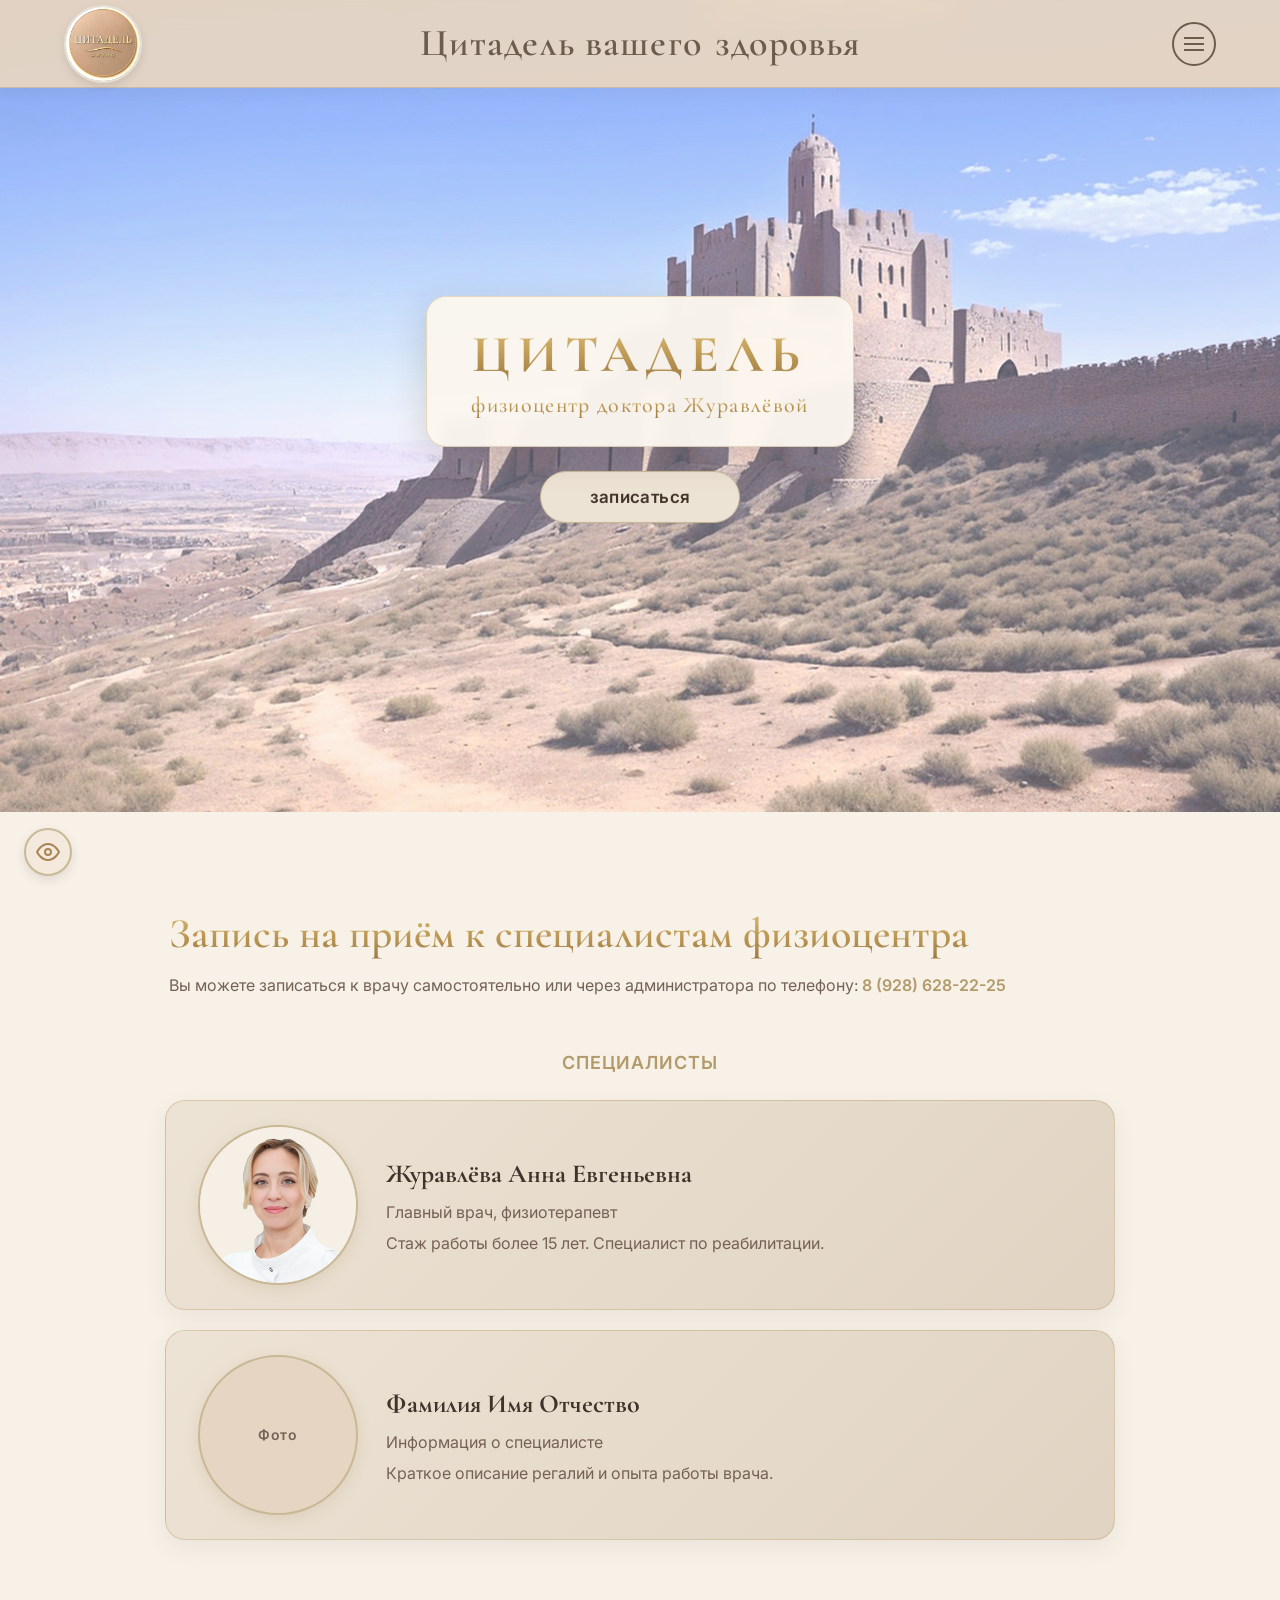
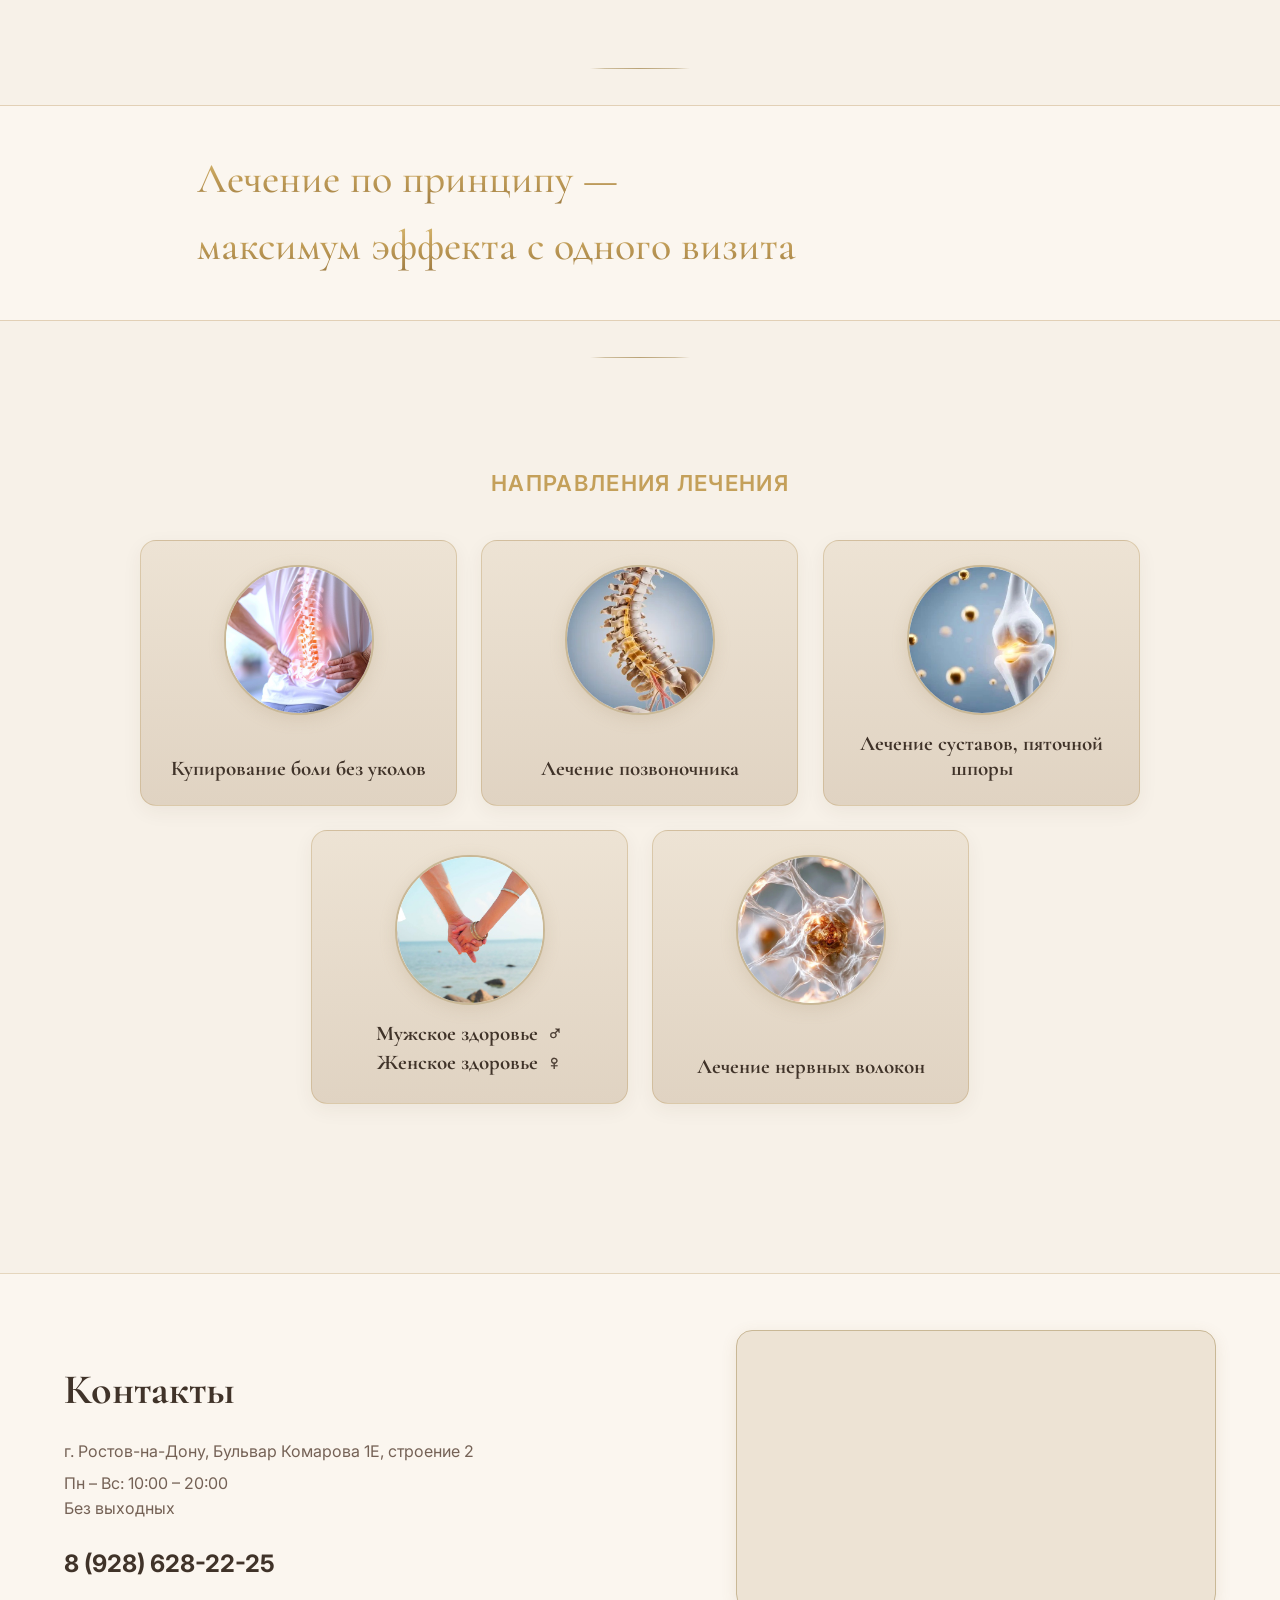
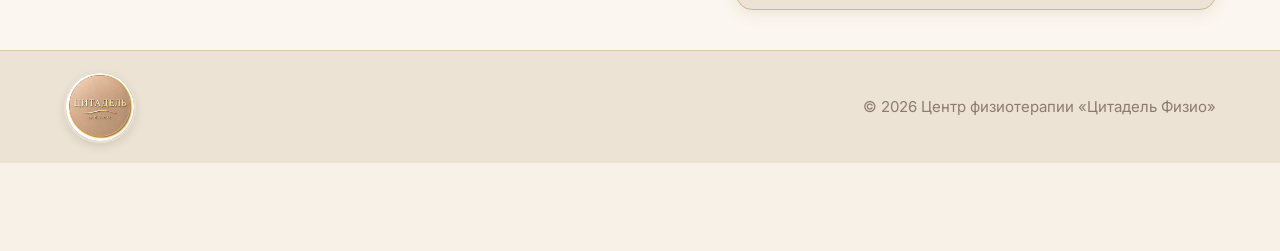
==== commit 1355ae9d: "Выравнивание цвета" ====
--- a/index.html
+++ b/index.html
@@ -4,7 +4,7 @@
     <meta charset="UTF-8">
     <meta name="viewport" content="width=device-width, initial-scale=1.0">
     <title>Цитадель Физио | Главная</title>
-    <link rel="icon" href="assets/icons/favicon.svg" type="image/svg+xml">
+    <link rel="icon" href="assets/icons/favicon.svg?v=2" type="image/svg+xml">
     <meta name="description" content="Физиоцентр Цитадель доктора Журавлёвой. Лечение позвоночника, суставов, боли без уколов. Ростов-на-Дону.">
     <meta property="og:type" content="website">
     <meta property="og:locale" content="ru_RU">
@@ -75,7 +75,7 @@
 
             <a href="specialists.html" class="doctor-preview-card reveal reveal-delay-1">
                 <div class="doctor-photo-placeholder">
-                    <img src="assets/images/doctor-zhuravleva.jpg?v=4" alt="Специалист физиотерапевтического центра — Журавлёва Анна Евгеньевна">
+                    <img src="assets/images/doctor-zhuravleva.jpg?v=5" alt="Специалист физиотерапевтического центра — Журавлёва Анна Евгеньевна">
                 </div>
                 <div class="doctor-info">
                     <h3 class="doctor-name">Журавлёва Анна Евгеньевна</h3>
--- a/css/style.css
+++ b/css/style.css
@@ -1,3 +1,4 @@
+
 /* Градиент на каждой строке отдельно (не растягивается на весь блок) */
 .gradient-text-lines {
     background-image: linear-gradient(180deg, #D8D0BC 0%, #BCA58D 35%, #8D6845 72%, #3B2D26 100%);
@@ -22,10 +23,12 @@
   --text-headline: #403329;
   --text-secondary: #756256;
   --text-dark-accent: #705343;
-  --accent-gold: #C4A05A;
+  --accent-gold: #B39A6A;
   --accent-hover: #A88848;
-  --border-gold: #D4B878;
+  --border-gold: #C9B896;
   --border-soft: #E5D9C8;
+  --cappuccino: #6B5C4C;
+  --cappuccino-mid: #8A7A66;
   --white: #FFFDFC;
   --font-serif: 'Cormorant Garamond', Georgia, serif;
   --font-sans: 'Inter', -apple-system, BlinkMacSystemFont, sans-serif;
@@ -68,10 +71,10 @@
 .site-header {
     position: fixed;
     top: 0; left: 0; width: 100%; height: 88px; z-index: 1000;
-    background: rgba(230, 213, 194, 0.95); 
+    background: rgba(230, 213, 194, 0.95);
     backdrop-filter: blur(12px);
     -webkit-backdrop-filter: blur(12px);
-    border-bottom: 1px solid rgba(168, 144, 112, 0.3);
+    border-bottom: 1px solid rgba(140, 120, 96, 0.28);
     box-shadow: 0 4px 20px rgba(0,0,0,0.04);
 }
 .header-container {
@@ -81,39 +84,54 @@
     align-items: center;
     position: relative;
 }
-.logo-link { justify-self: start; }
-.header-menu { justify-self: end; position: relative; }
+.logo-link {
+    justify-self: start;
+}
+.header-menu {
+    justify-self: end;
+}
 .logo-circle {
     width: 78px; height: 78px; border-radius: 50%;
-    background: linear-gradient(135deg, #FBF6EF, #C4A05A, #9A7840);
+    background: linear-gradient(135deg, #FBF6EF, #C9B896, #8A7A66);
     display: flex; align-items: center; justify-content: center;
     font-size: 9px; font-weight: bold; color: #fff;
     border: 2px solid #e6dfd5; box-shadow: 0 4px 10px rgba(0,0,0,0.1);
     overflow: hidden; padding: 0; flex-shrink: 0;
 }
-.logo-circle img { width: 100%; height: 100%; object-fit: cover; display: block; }
+.logo-circle img {
+    width: 100%;
+    height: 100%;
+    object-fit: cover;
+    display: block;
+}
 .header-title {
-    font-family: var(--font-serif); font-size: 34px; font-weight: 600;
+    font-family: var(--font-serif); font-size: 38px; font-weight: 600;
     display: flex; flex-direction: row; flex-wrap: nowrap;
     align-items: baseline; justify-content: center; gap: 0.35em;
     line-height: 1.15; white-space: nowrap; text-align: center;
-    color: #9A7840; letter-spacing: 0.03em;
+    color: var(--cappuccino); letter-spacing: 0.03em;
 }
 .header-title span {
     display: inline; text-align: center;
-    background-image: linear-gradient(180deg, #DCC078 0%, #C4A05A 42%, #9A7840 100%);
-    -webkit-background-clip: text; background-clip: text;
-    -webkit-text-fill-color: transparent; color: #9A7840;
-}
+    color: var(--cappuccino);
+    background: none !important;
+    -webkit-text-fill-color: var(--cappuccino);
+}
+.header-menu { position: relative; }
 .menu-btn {
-    width: 44px; height: 44px; border-radius: 50%; background: transparent; 
-    border: 2px solid var(--border-gold); cursor: pointer; transition: 0.3s;
+    width: 44px; height: 44px; border-radius: 50%; background: transparent;
+    border: 2px solid var(--cappuccino); cursor: pointer; transition: 0.3s;
     display: flex; flex-direction: column; align-items: center; justify-content: center;
     gap: 4px; padding: 0;
 }
-.menu-btn span { display: block; width: 20px; height: 2px; background-color: var(--text-headline); transition: 0.3s; }
-.menu-btn:hover { background: var(--accent-hover); border-color: var(--accent-hover); }
-.menu-btn:hover span { background-color: #fff; }
+.menu-btn span { display: block; width: 20px; height: 2px; background-color: var(--cappuccino); transition: 0.3s; }
+.menu-btn:hover {
+    background: #C4A05A;
+    border-color: #C4A05A;
+}
+.menu-btn:hover span {
+    background-color: #E8DCCB;
+}
 
 .dropdown-menu {
     position: absolute; right: 0; top: 55px; width: 220px;
@@ -131,81 +149,161 @@
 
 /* --- HERO --- */
 .hero {
-    position: relative; width: 100%; height: 100vh;
-    display: flex; align-items: center; justify-content: center;
-    background: url("../assets/images/hero-bg.jpg") center 6% / cover no-repeat;
-    margin-top: -88px; padding-top: 88px; z-index: 1;
-}
-.hero::before { content: none; display: none; }
-.hero-overlay { position: absolute; inset: 0; background: none; pointer-events: none; z-index: 1; }
+    position: relative;
+    width: 100%;
+    height: 100vh;
+    display: flex;
+    align-items: center;
+    justify-content: center;
+    background: url("../assets/images/hero-bg.jpg") center 8% / cover no-repeat;
+    margin-top: -88px;
+    padding-top: 88px;
+    z-index: 1;
+}
+.hero::before {
+    content: none;
+    display: none;
+}
+.hero-overlay {
+    position: absolute;
+    inset: 0;
+    background: rgba(245, 242, 236, 0.18);
+    pointer-events: none;
+    z-index: 1;
+}
 .hero-placeholder-text { display: none !important; }
 .hero-container { position: relative; z-index: 2; display: flex; flex-direction: column; align-items: center; }
 .hero-card {
-    max-width: 720px; width: auto; background: rgba(251, 246, 239, 0.96);
-    border: 1.5px solid rgba(177, 138, 74, 0.55); border-radius: 20px;
-    padding: 28px 44px; text-align: center; backdrop-filter: blur(6px);
-    box-shadow: 0 12px 36px rgba(64, 51, 41, 0.18); overflow: visible; box-sizing: border-box;
+    max-width: 720px;
+    width: auto;
+    background: rgba(251, 246, 239, 0.96);
+    border: 1.5px solid rgba(177, 138, 74, 0.55);
+    border-radius: 20px;
+    padding: 28px 44px;
+    text-align: center;
+    backdrop-filter: blur(6px);
+    box-shadow: 0 12px 36px rgba(64, 51, 41, 0.18);
+    overflow: visible;
+    box-sizing: border-box;
 }
 .hero-title {
-    font-family: var(--font-serif); font-weight: 600; line-height: 1.15;
-    text-align: center; width: 100%; display: flex; flex-direction: column;
-    align-items: center; gap: 0.35em;
+    font-family: var(--font-serif);
+    font-weight: 600;
+    line-height: 1.15;
+    text-align: center;
+    width: 100%;
+    display: flex;
+    flex-direction: column;
+    align-items: center;
+    gap: 0.35em;
+}
+.hero-line {
+    display: flex;
+    flex-direction: row;
+    flex-wrap: nowrap;
+    justify-content: center;
+    align-items: baseline;
+    gap: 0.4em;
 }
 .hero-citadel {
     display: block; font-family: var(--font-serif); font-size: 52px; font-weight: 700;
     letter-spacing: 0.14em; text-transform: uppercase;
-    background-image: linear-gradient(180deg, #C4A05A 0%, #B18A4A 35%, #80613A 100%);
+    background-image: linear-gradient(180deg, #DCC078 0%, #C4A05A 42%, #9A7840 100%);
     -webkit-background-clip: text; background-clip: text;
-    -webkit-text-fill-color: transparent; color: #80613A;
+    -webkit-text-fill-color: transparent; color: #9A7840;
 }
 .hero-subtitle {
     display: block; font-family: var(--font-serif); font-size: 22px; font-weight: 500;
     letter-spacing: 0.06em; text-transform: none;
-    background-image: linear-gradient(180deg, #C4A05A 0%, #B18A4A 40%, #8A6C38 100%);
+    background-image: linear-gradient(180deg, #DCC078 0%, #C4A05A 42%, #9A7840 100%);
     -webkit-background-clip: text; background-clip: text;
-    -webkit-text-fill-color: transparent; color: #8A6C38;
+    -webkit-text-fill-color: transparent; color: #9A7840;
+}
+.hero-word {
+    display: inline-block;
+    padding: 0 2px;
+}
+.hero-word:nth-child(even) {
+    background-image: linear-gradient(180deg, #B89248 0%, #9A7340 45%, #6E522E 100%);
+    -webkit-background-clip: text;
+    background-clip: text;
+    -webkit-text-fill-color: transparent;
+    color: #80613A;
 }
 /* --- Единый стиль CTA-кнопок --- */
-.btn, .hero-btn {
-    display: inline-flex; align-items: center; justify-content: center;
-    min-width: 200px; height: 52px; padding: 0 32px; border-radius: 50px;
-    border: 1.5px solid var(--border-gold); background: var(--bg-surface);
-    color: var(--text-headline); font-family: var(--font-sans);
-    font-size: 17px; font-weight: 600; letter-spacing: 0.02em; cursor: pointer;
-    text-decoration: none; transition: background 0.3s, color 0.3s, border-color 0.3s, box-shadow 0.3s, transform 0.2s;
-}
-.btn:hover, .hero-btn:hover {
-    background: var(--accent-hover); border-color: var(--accent-hover);
-    color: #fff; box-shadow: 0 8px 28px rgba(168, 144, 112, 0.3);
-}
-.btn:active, .hero-btn:active { transform: translateY(1px); }
+.btn,
+.hero-btn {
+    display: inline-flex;
+    align-items: center;
+    justify-content: center;
+    min-width: 200px;
+    height: 52px;
+    padding: 0 32px;
+    border-radius: 50px;
+    border: 1.5px solid var(--border-gold);
+    background: var(--bg-surface);
+    color: var(--text-headline);
+    font-family: var(--font-sans);
+    font-size: 17px;
+    font-weight: 600;
+    letter-spacing: 0.02em;
+    cursor: pointer;
+    text-decoration: none;
+    transition: background 0.3s ease, color 0.3s ease, border-color 0.3s ease, box-shadow 0.3s ease, transform 0.2s ease;
+}
+.btn:hover,
+.hero-btn:hover {
+    background: #C4A05A;
+    border-color: #C4A05A;
+    color: #fff;
+    box-shadow: 0 8px 28px rgba(154, 120, 64, 0.28);
+}
+.btn:active,
+.hero-btn:active {
+    transform: translateY(1px);
+}
 .hero-btn { margin-top: 24px; }
 
 /* --- Тонкая золотая линия между секциями --- */
 .section-line {
     display: block; width: 100px; height: 1px; margin: 36px auto; padding: 0; border: 0;
-    background: linear-gradient(90deg, transparent 0%, #D4B878 15%, #C4A05A 50%, #D4B878 85%, transparent 100%);
+    background: linear-gradient(90deg, transparent 0%, #C9B896 15%, #B39A6A 50%, #C9B896 85%, transparent 100%);
     opacity: 0.9;
 }
 
 /* --- СПЕЦИАЛИСТЫ (Главная) --- */
 .specialists-preview {
-    padding-top: var(--section-gap); padding-bottom: var(--section-gap-sm);
-    display: flex; flex-direction: column; align-items: center; background: transparent;
-}
+    padding-top: var(--section-gap);
+    padding-bottom: var(--section-gap-sm);
+    display: flex;
+    flex-direction: column;
+    align-items: center;
+    background: transparent;
+}
+
 .specialists-header-wrap {
-    width: 100%; max-width: 950px; text-align: left; margin: 0 auto 16px;
-    padding: 0 4px; box-sizing: border-box;
+    width: 100%;
+    max-width: 950px;
+    text-align: left;
+    margin: 0 auto 16px;
+    padding: 0 4px;
+    box-sizing: border-box;
 }
 .section-title {
     font-family: var(--font-serif); font-size: 42px; font-weight: 600; line-height: 1.25;
     text-align: left; margin: 0 0 12px 0;
-    background-image: linear-gradient(180deg, #C4A05A 0%, #B18A4A 40%, #80613A 100%);
+    background-image: linear-gradient(180deg, #DCC078 0%, #C4A05A 42%, #9A7840 100%);
     -webkit-background-clip: text; background-clip: text;
-    -webkit-text-fill-color: transparent; color: #80613A;
+    -webkit-text-fill-color: transparent; color: #9A7840;
     display: block; width: 100%;
 }
-.section-subtitle { font-size: 16px; color: var(--text-secondary); margin: 0 0 8px 0; line-height: 1.5; max-width: 100%; }
+.section-subtitle {
+    font-size: 16px;
+    color: var(--text-secondary);
+    margin: 0 0 8px 0;
+    line-height: 1.5;
+    max-width: 100%;
+}
 .text-link { color: var(--accent-gold); font-weight: 600; }
 .label-tag {
     font-size: 18px; font-weight: 600; color: var(--accent-gold);
@@ -214,105 +312,232 @@
 }
 
 .doctor-preview-card {
-    width: 100%; max-width: 950px; min-height: 210px; margin-bottom: 20px;
+    width: 100%;
+    max-width: 950px;
+    min-height: 210px;
+    margin-bottom: 20px;
     background: linear-gradient(135deg, #EDE3D4 0%, #E0D3C2 100%);
-    border: 1px solid rgba(177, 138, 74, 0.3); border-radius: 20px;
-    padding: 20px 32px; display: flex; align-items: center; gap: 28px;
+    border: 1px solid rgba(177, 138, 74, 0.3);
+    border-radius: 20px;
+    padding: 20px 32px;
+    display: flex;
+    align-items: center;
+    gap: 28px;
     box-shadow: 0 8px 24px rgba(64, 51, 41, 0.07);
-    transition: transform 0.3s, box-shadow 0.3s, border-color 0.3s;
-    cursor: pointer; text-decoration: none; color: inherit; position: relative;
+    transition: transform 0.3s ease, box-shadow 0.3s ease, border-color 0.3s ease;
+    cursor: pointer;
+    text-decoration: none;
+    color: inherit;
+    position: relative;
 }
 .doctor-preview-card::after {
-    content: "Подробнее →"; position: absolute; bottom: 18px; right: 28px;
-    font-family: var(--font-sans); font-size: 13px; font-weight: 600; color: var(--accent-gold);
-    opacity: 0; transform: translateX(-6px); transition: opacity 0.3s, transform 0.3s;
+    content: "Подробнее →";
+    position: absolute;
+    bottom: 18px;
+    right: 28px;
+    font-family: var(--font-sans);
+    font-size: 13px;
+    font-weight: 600;
+    color: var(--accent-gold);
+    opacity: 0;
+    transform: translateX(-6px);
+    transition: opacity 0.3s ease, transform 0.3s ease;
 }
 .doctor-preview-card:hover {
-    transform: translateY(-6px); box-shadow: 0 16px 36px rgba(140, 120, 96, 0.22);
+    transform: translateY(-6px); 
+    box-shadow: 0 16px 36px rgba(140, 120, 96, 0.22);
     border-color: var(--accent-gold);
 }
-.doctor-preview-card:hover .doctor-name { color: var(--accent-gold); }
-.doctor-preview-card:hover::after { opacity: 1; transform: translateX(0); }
-.doctor-preview-card:active { transform: translateY(-2px); }
-
-/* ФОН ФОТО СДЕЛАН ПРОЗРАЧНЫМ */
+.doctor-preview-card:hover .doctor-name {
+    color: var(--accent-gold);
+}
+.doctor-preview-card:hover::after {
+    opacity: 1;
+    transform: translateX(0);
+}
+.doctor-preview-card:active {
+    transform: translateY(-2px);
+}
 .doctor-photo-placeholder {
-    width: 160px; height: 160px; border-radius: 50%;
-    background: transparent !important; 
+    width: 160px;
+    height: 160px;
+    border-radius: 50%;
+    background: #E6D5C2;
     border: 2px solid var(--border-gold);
-    flex-shrink: 0; display: flex; align-items: center; justify-content: center;
-    color: var(--text-secondary); font-weight: 600; font-size: 14px;
+    flex-shrink: 0;
+    display: flex;
+    align-items: center;
+    justify-content: center;
+    color: var(--text-secondary);
+    font-weight: 600;
+    font-size: 14px;
     box-shadow: 0 4px 14px rgba(168, 144, 112, 0.2);
-    overflow: hidden; padding: 0;
+    overflow: hidden;
+    padding: 0;
 }
 .doctor-photo-placeholder img {
-    width: 100%; height: 100%; object-fit: cover;
-    object-position: center 25%;
+    width: 100%;
+    height: 100%;
+    object-fit: cover;
+    object-position: center 22%;
     display: block;
 }
+.doctor-photo-placeholder--empty span,
+.specialist-photo-placeholder--empty span {
+    font-family: var(--font-sans);
+    font-size: 14px;
+    font-weight: 600;
+    color: var(--text-secondary);
+    letter-spacing: 0.04em;
+}
 .doctor-info { display: flex; flex-direction: column; justify-content: center; gap: 6px; text-align: left; flex-grow: 1; }
-.doctor-name { font-family: var(--font-serif); font-size: 26px; font-weight: 700; color: var(--text-headline); transition: color 0.3s; }
+.doctor-name { font-family: var(--font-serif); font-size: 26px; font-weight: 700; color: var(--text-headline); transition: color 0.3s ease; }
 .doctor-role, .doctor-desc { font-size: 15px; color: var(--text-secondary); line-height: 1.5; }
 .doctor-desc { margin-bottom: 0; }
 
 /* --- БАННЕР --- */
 .banner-all-inclusive {
-    width: 100%; background: var(--bg-light); min-height: 140px; margin: 0; padding: 44px 0;
-    display: block; border-top: 1px solid rgba(177, 138, 74, 0.35);
-    border-bottom: 1px solid rgba(177, 138, 74, 0.35); box-shadow: none;
-}
-.banner-header-wrap { width: 100%; max-width: 950px; margin: 0 auto; padding: 0 32px; text-align: left; box-sizing: border-box; }
-.banner-title { font-family: var(--font-serif); font-size: 42px; line-height: 1.4; text-align: left; max-width: 100%; font-weight: 500; margin: 0; }
+    width: 100%;
+    background: var(--bg-light);
+    min-height: 140px;
+    margin: 0;
+    padding: 44px 0;
+    display: block;
+    border-top: 1px solid rgba(177, 138, 74, 0.35);
+    border-bottom: 1px solid rgba(177, 138, 74, 0.35);
+    box-shadow: none;
+}
+.banner-header-wrap {
+    width: 100%;
+    max-width: 950px;
+    margin: 0 auto;
+    padding: 0 32px;
+    text-align: left;
+    box-sizing: border-box;
+}
+.banner-title {
+    font-family: var(--font-serif);
+    font-size: 42px;
+    line-height: 1.4;
+    text-align: left;
+    max-width: 100%;
+    font-weight: 500;
+    margin: 0;
+}
+
 .banner-title span {
     display: block; width: 100%; margin-bottom: 8px;
-    background-image: linear-gradient(180deg, #C4A05A 0%, #B18A4A 40%, #80613A 100%);
+    background-image: linear-gradient(180deg, #DCC078 0%, #C4A05A 42%, #9A7840 100%);
     -webkit-background-clip: text; background-clip: text;
-    -webkit-text-fill-color: transparent; color: #80613A;
-}
-.banner-title span:nth-child(even) { background-image: linear-gradient(180deg, #D4B468 0%, #B89248 48%, #8A6C38 100%); }
-.banner-title span:last-child { margin-bottom: 0; }
+    -webkit-text-fill-color: transparent; color: #9A7840;
+}
+.banner-title span:nth-child(even) { /* same as all lines */ }
+.banner-title span:last-child {
+    margin-bottom: 0;
+}
+
 
 /* --- НАПРАВЛЕНИЯ --- */
-.treatments { width: 100%; margin-bottom: var(--section-gap); padding-top: var(--section-gap-sm); padding-bottom: var(--section-gap-sm); background: transparent; }
+.treatments {
+    width: 100%;
+    margin-bottom: var(--section-gap);
+    padding-top: var(--section-gap-sm);
+    padding-bottom: var(--section-gap-sm);
+    background: transparent;
+}
 .treatments-title {
     font-size: 22px; font-weight: 600; color: #C4A05A; text-align: center;
     text-transform: uppercase; margin-bottom: 40px; letter-spacing: 0.06em;
 }
 .treatments-grid { display: flex; flex-wrap: wrap; justify-content: center; gap: 24px; max-width: 1000px; margin: 0 auto; }
 .treatment-card {
-    width: calc(33.333% - 16px); min-width: 0;
+    width: calc(33.333% - 16px);
+    min-width: 0;
     background: linear-gradient(180deg, #EDE3D4 0%, #E0D3C2 100%);
-    border: 1px solid rgba(177, 138, 74, 0.28); border-radius: 16px;
-    padding: 24px 20px; display: flex; flex-direction: column; align-items: center;
-    text-align: center; box-shadow: 0 6px 20px rgba(64, 51, 41, 0.06);
-    transition: transform 0.3s, box-shadow 0.3s, border-color 0.3s;
-    cursor: pointer; text-decoration: none; color: inherit; height: auto;
-}
-.treatment-card:hover { transform: translateY(-6px); box-shadow: 0 16px 36px rgba(141, 104, 69, 0.2); border-color: var(--accent-gold); }
-.treatment-card:hover .treatment-name { color: #B18A4A !important; }
-.treatment-card:hover .gender-icon { color: #B18A4A !important; transform: scale(1.12); }
-.treatment-card:active { transform: translateY(-3px) scale(1.01); }
-
+    border: 1px solid rgba(177, 138, 74, 0.28);
+    border-radius: 16px;
+    padding: 24px 20px;
+    display: flex;
+    flex-direction: column;
+    align-items: center;
+    text-align: center;
+    box-shadow: 0 6px 20px rgba(64, 51, 41, 0.06);
+    transition: transform 0.3s ease, box-shadow 0.3s ease, border-color 0.3s ease;
+    cursor: pointer;
+    text-decoration: none;
+    color: inherit;
+    height: auto;
+}
+.treatment-card:hover {
+    transform: translateY(-6px);
+    box-shadow: 0 16px 36px rgba(141, 104, 69, 0.2);
+    border-color: var(--accent-gold);
+}
+.treatment-card:hover .treatment-name {
+    color: #B18A4A !important;
+}
+.treatment-card:hover .gender-icon {
+    color: #B18A4A !important;
+    transform: scale(1.12);
+}
+.treatment-card:active {
+    transform: translateY(-3px) scale(1.01);
+}
 .treatment-icon-placeholder {
-    width: 150px; height: 150px; border-radius: 50%; background: #F3E9DC;
-    margin-bottom: 16px; display: flex; align-items: center; justify-content: center;
-    font-size: 13px; color: var(--text-secondary); font-weight: 600;
-    overflow: hidden; border: 2px solid var(--border-gold);
-    box-shadow: 0 4px 16px rgba(168, 144, 112, 0.22); flex-shrink: 0;
-}
-.treatment-icon-placeholder img { width: 100%; height: 100%; object-fit: cover; object-position: center; display: block; }
-.treatment-name { font-family: var(--font-serif); font-size: 21px; font-weight: 700; color: var(--text-headline); line-height: 1.2; margin-top: auto; transition: color 0.3s; }
+    width: 150px;
+    height: 150px;
+    border-radius: 50%;
+    background: #F3E9DC;
+    margin-bottom: 16px;
+    display: flex;
+    align-items: center;
+    justify-content: center;
+    font-size: 13px;
+    color: var(--text-secondary);
+    font-weight: 600;
+    overflow: hidden;
+    border: 2px solid var(--border-gold);
+    box-shadow: 0 4px 16px rgba(168, 144, 112, 0.22);
+    flex-shrink: 0;
+}
+.treatment-icon-placeholder img {
+    width: 100%;
+    height: 100%;
+    object-fit: cover;
+    object-position: center;
+    display: block;
+}
+.treatment-name { font-family: var(--font-serif); font-size: 21px; font-weight: 700; color: var(--text-headline); line-height: 1.2; margin-top: auto; transition: color 0.3s ease; }
 .gender-row { display: flex; align-items: center; justify-content: center; gap: 8px; margin-bottom: 4px; }
 .gender-icon {
-    font-family: Arial, Helvetica, sans-serif; font-size: 22px; font-weight: 900;
-    color: var(--text-headline); line-height: 1; margin-top: 1px;
-    transition: color 0.3s, transform 0.3s; -webkit-text-stroke: 0.4px currentColor;
+    font-family: Arial, Helvetica, sans-serif;
+    font-size: 22px;
+    font-weight: 900;
+    color: var(--text-headline);
+    line-height: 1;
+    margin-top: 1px;
+    transition: color 0.3s ease, transform 0.3s ease;
+    -webkit-text-stroke: 0.4px currentColor;
 }
 
 /* --- КОНТАКТЫ --- */
 .site-footer { margin-top: var(--section-gap); }
-.footer-main { background: var(--bg-light); padding: 56px 0 40px; color: var(--text-primary); border-top: 1px solid rgba(177, 138, 74, 0.3); }
-.footer-container { display: flex; justify-content: space-between; align-items: center; gap: 40px; max-width: var(--container-max); margin: 0 auto; padding: 0 var(--container-padding); flex-wrap: wrap; }
+.footer-main {
+    background: var(--bg-light);
+    padding: 56px 0 40px;
+    color: var(--text-primary);
+    border-top: 1px solid rgba(177, 138, 74, 0.3);
+}
+.footer-container {
+    display: flex;
+    justify-content: space-between;
+    align-items: center;
+    gap: 40px;
+    max-width: var(--container-max);
+    margin: 0 auto;
+    padding: 0 var(--container-padding);
+    flex-wrap: wrap;
+}
 .footer-contacts { max-width: 450px; text-align: left; }
 .footer-title { font-family: var(--font-serif); font-size: 42px; color: var(--text-headline); margin-bottom: 16px; }
 .footer-info-compact { line-height: 1.5; margin-bottom: 24px; }
@@ -321,26 +546,73 @@
 .footer-phone:hover { color: var(--accent-hover); }
 
 .footer-map {
-    flex-shrink: 0; width: 480px; max-width: 100%; height: 280px;
-    border-radius: 16px; overflow: hidden; border: 1.5px solid var(--border-gold);
-    box-shadow: 0 4px 16px rgba(141, 104, 69, 0.12); background: var(--bg-surface);
-}
-.footer-map-frame { display: block; width: 100%; height: 100%; border: 0; border-radius: 16px; }
+    flex-shrink: 0;
+    width: 480px;
+    max-width: 100%;
+    height: 280px;
+    border-radius: 16px;
+    overflow: hidden;
+    border: 1.5px solid var(--border-gold);
+    box-shadow: 0 4px 16px rgba(141, 104, 69, 0.12);
+    background: var(--bg-surface);
+}
+.footer-map-frame {
+    display: block;
+    width: 100%;
+    height: 100%;
+    border: 0;
+    border-radius: 16px;
+}
+.footer-map-placeholder {
+    width: 100%;
+    height: 100%;
+    border-radius: 16px;
+    background: #E0D5C8;
+    display: flex;
+    align-items: center;
+    justify-content: center;
+    color: var(--text-secondary);
+    font-weight: 600;
+}
 
 /* --- ПОДВАЛ --- */
-.sub-footer { background: var(--bg-surface); border-top: 1px solid rgba(177, 138, 74, 0.3); padding: 20px 0; }
+.sub-footer {
+    background: var(--bg-surface);
+    border-top: 1px solid rgba(177, 138, 74, 0.3);
+    padding: 20px 0;
+}
 .sub-footer-container { display: flex; justify-content: space-between; align-items: center; max-width: 1200px; margin: 0 auto; padding: 0 24px; }
 .mini-logo-circle {
-    width: 72px; height: 72px; border-radius: 50%; background: linear-gradient(135deg, #F3E9DC, #A98555, #8D6845);
-    border: 2px solid #e6dfd5; display: flex; align-items: center; justify-content: center;
-    font-size: 8px; font-weight: bold; color: #fff; box-shadow: 0 4px 10px rgba(0,0,0,0.1);
-    overflow: hidden; flex-shrink: 0;
-}
-.mini-logo-circle img { width: 100%; height: 100%; object-fit: cover; display: block; }
+    width: 72px;
+    height: 72px;
+    border-radius: 50%;
+    background: linear-gradient(135deg, #F3E9DC, #A98555, #8D6845);
+    border: 2px solid #e6dfd5;
+    display: flex;
+    align-items: center;
+    justify-content: center;
+    font-size: 8px;
+    font-weight: bold;
+    color: #fff;
+    box-shadow: 0 4px 10px rgba(0,0,0,0.1);
+    overflow: hidden;
+    flex-shrink: 0;
+}
+.mini-logo-circle img {
+    width: 100%;
+    height: 100%;
+    object-fit: cover;
+    display: block;
+}
 .copyright { font-size: 15px; color: var(--text-secondary); opacity: 0.8; }
 
 /* --- СТРАНИЦА СПЕЦИАЛИСТОВ --- */
-.page-header { display: flex; justify-content: center; margin-top: 0; margin-bottom: 16px; }
+.page-header {
+    display: flex;
+    justify-content: center;
+    margin-top: 0;
+    margin-bottom: 16px;
+}
 .page-capsule {
     width: 350px; height: 68px; background: var(--bg-surface);
     border: 1.5px solid var(--border-gold); border-radius: 16px;
@@ -352,34 +624,59 @@
     -webkit-background-clip: text; background-clip: text;
     -webkit-text-fill-color: transparent; color: #9A7840;
 }
-.specialists-list { max-width: 1050px; margin: 0 auto 64px auto; padding: 0 24px; display: flex; flex-direction: column; gap: 20px; }
+
+.specialists-list {
+    max-width: 1050px;
+    margin: 0 auto 64px auto;
+    padding: 0 24px;
+    display: flex;
+    flex-direction: column;
+    gap: 20px;
+}
 .specialist-card {
     background: linear-gradient(180deg, #EDE3D4 0%, #E0D3C2 100%);
-    border: 1px solid rgba(177, 138, 74, 0.28); border-radius: 20px;
-    padding: 32px; box-shadow: 0 8px 24px rgba(64, 51, 41, 0.06);
-    display: flex; gap: 28px; align-items: flex-start;
-    transition: transform 0.3s, box-shadow 0.3s; width: 100%; max-width: 1000px;
-    margin: 0 auto 24px; height: auto;
+    border: 1px solid rgba(177, 138, 74, 0.28);
+    border-radius: 20px;
+    padding: 32px;
+    box-shadow: 0 8px 24px rgba(64, 51, 41, 0.06);
+    display: flex;
+    gap: 28px;
+    align-items: flex-start;
+    transition: transform 0.3s ease, box-shadow 0.3s ease;
+    width: 100%;
+    max-width: 1000px;
+    margin: 0 auto 24px;
+    height: auto;
 }
 .specialist-card:hover { transform: translateY(-4px); box-shadow: 0 12px 30px rgba(140, 120, 96, 0.08); }
 .specialist-photo-col { display: flex; flex-direction: column; align-items: center; width: 200px; flex-shrink: 0; }
-
-/* ФОН ФОТО СДЕЛАН ПРОЗРАЧНЫМ */
 .specialist-photo-placeholder {
-    width: 160px; height: 160px; border-radius: 50%;
-    background: transparent !important;
+    width: 160px;
+    height: 160px;
+    border-radius: 50%;
+    background: #E6D5C2;
     border: 2px solid var(--border-gold);
     box-shadow: 0 4px 14px rgba(168, 144, 112, 0.2);
-    display: flex; align-items: center; justify-content: center;
-    color: var(--text-secondary); font-weight: 600; font-size: 14px;
-    margin-bottom: 16px; overflow: hidden;
+    display: flex;
+    align-items: center;
+    justify-content: center;
+    color: var(--text-secondary);
+    font-weight: 600;
+    font-size: 14px;
+    margin-bottom: 16px;
+    overflow: hidden;
 }
 .specialist-photo-placeholder img {
-    width: 100%; height: 100%; object-fit: cover;
-    object-position: center 25%;
+    width: 100%;
+    height: 100%;
+    object-fit: cover;
+    object-position: center 22%;
     display: block;
 }
-.specialist-name { font-family: var(--font-serif); font-size: 25px; color: var(--text-headline); text-align: center; line-height: 1.2; font-weight: 700; margin: 0; }
+.specialist-name {
+    font-family: var(--font-serif); font-size: 25px; color: var(--text-headline);
+    text-align: center; line-height: 1.2; font-weight: 700; margin: 0;
+}
 .specialist-info-col { display: flex; flex-direction: column; align-items: flex-start; flex-grow: 1; }
 .specialist-role { font-family: var(--font-sans); font-size: 18px; font-weight: 700; color: var(--accent-gold); margin-bottom: 8px; }
 .specialist-exp { font-family: var(--font-sans); font-size: 15px; color: var(--text-secondary); margin-bottom: 20px; }
@@ -389,144 +686,450 @@
 
 /* --- СТРАНИЦА ТЕХНОЛОГИЙ --- */
 .text-center { text-align: center; }
-.tech-subtitle { font-family: var(--font-sans); font-size: 17px; color: var(--text-secondary); text-align: center; margin: 0 auto 20px; max-width: 640px; line-height: 1.5; padding: 0 20px; }
-.tech-intro { margin-bottom: 8px !important; }
-.tech-list { display: flex; flex-direction: column; gap: 24px; margin: 0 auto 48px; max-width: 1050px; padding: 0 24px; }
-.tech-wrapper { width: 100%; position: relative; display: flex; justify-content: center; padding: 0; }
+.tech-subtitle {
+    font-family: var(--font-sans);
+    font-size: 17px;
+    color: var(--text-secondary);
+    text-align: center;
+    margin: 0 auto 20px;
+    max-width: 640px;
+    line-height: 1.5;
+    padding: 0 20px;
+}
+.tech-intro {
+    margin-bottom: 4px !important;
+}
+.tech-intro {
+    margin-bottom: 8px !important;
+}
+
+.tech-list {
+    display: flex;
+    flex-direction: column;
+    gap: 24px;
+    margin: 0 auto 48px;
+    max-width: 1050px;
+    padding: 0 24px;
+}
+
+.tech-wrapper {
+    width: 100%;
+    position: relative;
+    display: flex;
+    justify-content: center;
+    padding: 0; 
+}
+
+/* Убраны бежевые фоновые полосы и золотые разделители —
+   карточки технологий теперь выглядят как единый список */
+
 .tech-card {
-    position: relative; z-index: 2; display: flex; align-items: center; justify-content: space-between;
-    gap: 40px; background: linear-gradient(180deg, #EDE3D4 0%, #E0D3C2 100%);
-    border: 1px solid rgba(177, 138, 74, 0.28); border-radius: 20px;
-    padding: 30px; box-shadow: 0 8px 24px rgba(64, 51, 41, 0.06);
-    width: 100%; max-width: 1000px; margin: 0; transition: transform 0.3s, box-shadow 0.3s;
-}
-.tech-card:hover { transform: translateY(-3px); box-shadow: 0 12px 28px rgba(140, 120, 96, 0.1); }
+    position: relative;
+    z-index: 2;
+    display: flex;
+    align-items: center;
+    justify-content: space-between;
+    gap: 40px;
+    background: linear-gradient(180deg, #EDE3D4 0%, #E0D3C2 100%);
+    border: 1px solid rgba(177, 138, 74, 0.28);
+    border-radius: 20px;
+    padding: 30px;
+    box-shadow: 0 8px 24px rgba(64, 51, 41, 0.06);
+    width: 100%;
+    max-width: 1000px;
+    margin: 0;
+    transition: transform 0.3s ease, box-shadow 0.3s ease;
+}
+
+.tech-card:hover {
+    transform: translateY(-3px);
+    box-shadow: 0 12px 28px rgba(140, 120, 96, 0.1);
+}
+
 .tech-card.reverse { flex-direction: row-reverse; }
-.section-divider { width: 100%; max-width: 200px; height: 1px; background: var(--border-soft); margin: 48px auto; }
+
+/* Разделитель используется только на странице документов между группами.
+   На специалистах и технологиях убран из HTML. */
+.section-divider {
+    width: 100%;
+    max-width: 200px;
+    height: 1px;
+    background: var(--border-soft);
+    margin: 48px auto;
+}
+
 .tech-text { flex: 1; max-width: 60%; }
 .tech-title { font-family: var(--font-serif); font-size: 28px; color: var(--text-headline); margin-bottom: 16px; }
-.tech-desc { font-family: var(--font-sans); font-size: 16px; line-height: 1.6; color: var(--text-secondary); }
-.tech-image { width: 260px; height: 260px; flex-shrink: 0; display: flex; align-items: center; justify-content: center; }
+.tech-desc {
+    font-family: var(--font-sans);
+    font-size: 16px;
+    line-height: 1.6;
+    color: var(--text-secondary);
+}
+.tech-image {
+    width: 260px;
+    height: 260px;
+    flex-shrink: 0;
+    display: flex;
+    align-items: center;
+    justify-content: center;
+}
 .tech-img-placeholder {
-    width: 100%; height: 100%; border-radius: 50%; background: #E6D5C2;
-    border: 2px solid var(--border-gold); display: flex; align-items: center; justify-content: center;
-    overflow: hidden; box-shadow: 0 4px 14px rgba(140, 120, 96, 0.1); padding: 22%; box-sizing: border-box;
-}
-.tech-img-placeholder img { width: 100%; height: 100%; object-fit: contain; display: block; flex-shrink: 0; }
+    width: 100%;
+    height: 100%;
+    border-radius: 50%;
+    background: #E6D5C2;
+    border: 2px solid var(--border-gold);
+    display: flex;
+    align-items: center;
+    justify-content: center;
+    overflow: hidden;
+    box-shadow: 0 4px 14px rgba(140, 120, 96, 0.1);
+    padding: 22%;
+    box-sizing: border-box;
+}
+.tech-img-placeholder img {
+    width: 100%;
+    height: 100%;
+    object-fit: contain;
+    display: block;
+    flex-shrink: 0;
+}
 
 /* --- СТРАНИЦА ДОКУМЕНТОВ --- */
-.documents-capsule { width: auto; max-width: 90%; height: auto; padding: 16px 48px; border-radius: 20px; text-align: center; }
-.documents-capsule h1 { font-size: 32px; line-height: 1.1; white-space: nowrap; }
-.documents-section { max-width: 1000px; margin: 0 auto 40px auto; padding: 0 24px; }
-.docs-group-title { font-family: var(--font-sans); font-size: 18px; font-weight: 600; color: var(--text-secondary); text-align: center; margin-bottom: 24px; }
-.docs-grid { display: grid; grid-template-columns: repeat(2, 1fr); gap: 24px; justify-content: center; }
+.documents-capsule {
+    width: auto;
+    max-width: 90%;
+    height: auto;
+    padding: 16px 48px;
+    border-radius: 20px;
+    text-align: center;
+}
+.documents-capsule h1 {
+    font-size: 32px; 
+    line-height: 1.1;
+    white-space: nowrap; 
+}
+
+.documents-section {
+    max-width: 1000px;
+    margin: 0 auto 40px auto;
+    padding: 0 24px;
+}
+
+.docs-group-title {
+    font-family: var(--font-sans);
+    font-size: 18px;
+    font-weight: 600;
+    color: var(--text-secondary);
+    text-align: center;
+    margin-bottom: 24px;
+}
+
+.docs-grid {
+    display: grid;
+    grid-template-columns: repeat(2, 1fr);
+    gap: 24px;
+    justify-content: center;
+}
+
 .doc-card {
     background: linear-gradient(180deg, #EDE3D4 0%, #E0D3C2 100%);
-    border: 1px solid rgba(177, 138, 74, 0.28); border-radius: 14px;
-    padding: 18px 20px; text-decoration: none; color: inherit;
-    display: flex; flex-direction: column; align-items: flex-start;
-    min-height: 52px; box-shadow: 0 4px 14px rgba(64, 51, 41, 0.05);
-    transition: transform 0.2s, box-shadow 0.2s, border-color 0.2s; position: relative;
-}
-.doc-card:hover { transform: translateY(-4px); box-shadow: 0 12px 30px rgba(140, 120, 96, 0.15); }
-.doc-name { font-family: var(--font-sans); font-size: 16px; font-weight: 500; color: var(--text-headline); line-height: 1.4; margin: 0; }
-
-/* --- ПОСАДОЧНЫЕ СТРАНИЦЫ --- */
-.landing-capsule {
-    max-width: 600px; height: auto; padding: 16px 40px; background: #E6D5C2;
-    border: 1.5px solid var(--border-gold); border-radius: 16px;
-    display: flex; align-items: center; justify-content: center;
-    text-align: center; margin: 0 auto;
-}
-.landing-capsule h1 {
-    font-family: var(--font-serif); font-size: 34px; font-weight: 700; margin: 0; line-height: 1.2;
-    background: linear-gradient(180deg, #D8D0BC 0%, #BCA58D 35%, #8D6845 72%, #3B2D26 100%);
-    -webkit-background-clip: text; -webkit-text-fill-color: transparent;
-}
-.landing-content { margin-bottom: 80px; }
-.landing-card {
-    display: flex; align-items: center; justify-content: space-between; gap: 40px;
-    background: #E6D5C2; border: 1px solid var(--border-soft); border-radius: 24px;
-    padding: 50px; box-shadow: 0 12px 32px rgba(0,0,0,0.06); max-width: 1050px; margin: 0 auto;
-}
-.landing-text { flex: 1; max-width: 55%; }
-.landing-list { list-style: none; padding: 0; margin: 0; }
-.landing-list li { font-family: var(--font-sans); font-size: 18px; color: var(--text-headline); position: relative; padding-left: 24px; margin-bottom: 20px; line-height: 1.5; }
-.landing-list li::before { content: "•"; color: var(--text-headline); font-size: 24px; position: absolute; left: 0; top: -2px; }
-.landing-list--male li::before, .landing-list--female li::before { color: var(--accent-gold); font-family: Arial, Helvetica, sans-serif; font-size: 20px; font-weight: 900; -webkit-text-stroke: 0.4px var(--accent-gold); top: 1px; }
-.landing-list--male li::before { content: "♂"; }
-.landing-list--female li::before { content: "♀"; }
-
-.landing-image { flex-shrink: 0; }
-.landing-img-placeholder {
-    width: 300px; height: 300px; border-radius: 50%; background: #F3E9DC;
-    border: 2px solid var(--border-gold); display: flex; align-items: center; justify-content: center;
-    color: var(--text-secondary); font-weight: 600; font-size: 14px;
-    overflow: hidden; box-shadow: 0 4px 16px rgba(168, 144, 112, 0.22);
-}
-.landing-img-placeholder img { width: 100%; height: 100%; object-fit: cover; object-position: center; display: block; }
+    border: 1px solid rgba(177, 138, 74, 0.28);
+    border-radius: 14px;
+    padding: 18px 20px;
+    text-decoration: none;
+    color: inherit;
+    display: flex;
+    flex-direction: column;
+    align-items: flex-start;
+    min-height: 52px;
+    box-shadow: 0 4px 14px rgba(64, 51, 41, 0.05);
+    transition: transform 0.2s ease, box-shadow 0.2s ease, border-color 0.2s ease;
+    position: relative;
+}
+
+.doc-card:hover {
+    transform: translateY(-4px);
+    box-shadow: 0 12px 30px rgba(140, 120, 96, 0.15);
+}
+
+.doc-icon-placeholder {
+    font-size: 48px;
+    line-height: 1;
+    margin-bottom: 16px;
+    opacity: 0.7;
+}
+
+.doc-name {
+    font-family: var(--font-sans);
+    font-size: 16px;
+    font-weight: 500;
+    color: var(--text-headline);
+    line-height: 1.4;
+    margin: 0;
+}
 
 /* --- ПАНЕЛЬ ДОСТУПНОСТИ --- */
 .accessibility-btn {
-    position: fixed !important; left: 24px !important; bottom: 24px !important;
-    width: 52px; height: 52px; z-index: 3000 !important; border-radius: 50%;
-    background: #F3E9DC; border: 2px solid var(--border-gold);
-    display: flex; align-items: center; justify-content: center;
-    color: #A98555; cursor: pointer; transition: background 0.3s, border-color 0.3s, box-shadow 0.3s;
-    box-shadow: 0 4px 12px rgba(0,0,0,0.1); padding: 0;
-}
-.accessibility-btn svg { width: 24px; height: 24px; flex-shrink: 0; }
-.accessibility-btn:hover { background: #E6D5C2; }
+    position: fixed !important;
+    left: 24px !important;
+    bottom: 24px !important;
+    width: 52px;
+    height: 52px;
+    z-index: 3000 !important;
+    border-radius: 50%;
+    background: #F3E9DC;
+    border: 2px solid var(--border-gold);
+    display: flex;
+    align-items: center;
+    justify-content: center;
+    color: #A98555;
+    cursor: pointer;
+    transition: background 0.3s, border-color 0.3s, box-shadow 0.3s;
+    box-shadow: 0 4px 12px rgba(0,0,0,0.1);
+    padding: 0;
+}
+.accessibility-btn svg {
+    width: 24px;
+    height: 24px;
+    flex-shrink: 0;
+}
+.accessibility-btn:hover {
+    background: #E6D5C2;
+}
 
 .accessibility-modal {
     position: fixed; top: 0; left: 0; width: 100%; height: 100%;
     background: rgba(35, 33, 30, 0.4); backdrop-filter: blur(2px);
-    z-index: 2000; display: block; visibility: hidden; opacity: 0;
-    transition: opacity 0.3s, visibility 0.3s;
+    z-index: 2000; display: block; 
+    visibility: hidden; opacity: 0;
+    transition: opacity 0.3s ease, visibility 0.3s ease;
 }
 .accessibility-modal.active { visibility: visible; opacity: 1; }
+
 .accessibility-content {
-    position: fixed; top: 0; left: -500px; width: 100%; max-width: 450px; height: 100%;
-    background: #F3E9DC; border-right: 1px solid #E0D5C8;
-    box-shadow: 5px 0 25px rgba(0,0,0,0.1); padding: 30px 24px;
-    overflow-y: auto; display: flex; flex-direction: column; gap: 24px;
-    transition: left 0.3s; z-index: 2001;
-}
+    position: fixed;
+    top: 0; left: -500px; 
+    width: 100%; max-width: 450px; height: 100%; 
+    background: #F3E9DC;
+    border-right: 1px solid #E0D5C8; 
+    box-shadow: 5px 0 25px rgba(0,0,0,0.1); 
+    padding: 30px 24px;
+    overflow-y: auto; 
+    display: flex;
+    flex-direction: column;
+    gap: 24px;
+    transition: left 0.3s ease; 
+    z-index: 2001;
+}
+
 .accessibility-content::before {
-    content: ""; position: absolute; top: 0; left: 0; width: 100%; height: 430px;
-    background: #E6D5C2; z-index: -1; pointer-events: none;
-}
+    content: "";
+    position: absolute;
+    top: 0; left: 0; width: 100%; height: 430px;
+    background: #E6D5C2;
+    z-index: -1; 
+    pointer-events: none;
+}
+
 .accessibility-modal.active .accessibility-content { left: 0; }
-.accessibility-content h2 { font-family: var(--font-serif); font-size: 28px; color: #403930; text-align: center; margin-bottom: 10px; margin-top: 10px; font-weight: 700; }
-.acc-section { background: #F3E9DC; border-radius: 16px; padding: 20px; display: flex; flex-direction: column; gap: 16px; border: none; box-shadow: 0 2px 4px rgba(0,0,0,0.02), 0 8px 20px rgba(0,0,0,0.08); }
-.acc-section-title { font-family: var(--font-sans); font-size: 15px; font-weight: 600; color: #605C56; margin-bottom: 4px; }
+
+.accessibility-content h2 {
+    font-family: var(--font-serif); font-size: 28px; color: #403930;
+    text-align: center; margin-bottom: 10px; margin-top: 10px; font-weight: 700;
+}
+
+.acc-section {
+    background: #F3E9DC;
+    border-radius: 16px; 
+    padding: 20px; 
+    display: flex;
+    flex-direction: column;
+    gap: 16px;
+    border: none; 
+    box-shadow: 
+        0 2px 4px rgba(0,0,0,0.02),
+        0 8px 20px rgba(0,0,0,0.08);
+}
+
+.acc-section-title { 
+    font-family: var(--font-sans); font-size: 15px; font-weight: 600; 
+    color: #605C56; margin-bottom: 4px; 
+}
+
 .acc-grid-2 { display: grid; grid-template-columns: 1fr 1fr; gap: 12px; }
-.acc-grid-3 { display: grid; grid-template-columns: repeat(3, minmax(0, 1fr)); gap: 10px; }
-.acc-grid-3 .acc-btn { min-height: 96px; padding: 12px 6px; font-size: 12px; }
-.acc-grid-3 .acc-btn > span { font-size: 11.5px; line-height: 1.2; hyphens: auto; word-break: break-word; }
-.acc-btn { background: #E6D5C2; border: none; border-radius: 12px; padding: 14px 10px; font-family: var(--font-sans); font-size: 13px; color: #403930; cursor: pointer; transition: 0.2s; text-align: center; display: flex; flex-direction: column; align-items: center; justify-content: center; gap: 10px; min-height: 100px; overflow: visible; width: 100%; box-sizing: border-box; }
-.acc-btn > span { display: block; line-height: 1.25; }
+.acc-grid-3 {
+    display: grid;
+    grid-template-columns: repeat(3, minmax(0, 1fr));
+    gap: 10px;
+}
+.acc-grid-3 .acc-btn {
+    min-height: 96px;
+    padding: 12px 6px;
+    font-size: 12px;
+}
+.acc-grid-3 .acc-btn > span {
+    font-size: 11.5px;
+    line-height: 1.2;
+    hyphens: auto;
+    word-break: break-word;
+}
+
+.acc-btn {
+    background: #E6D5C2; 
+    border: none; 
+    border-radius: 12px;
+    padding: 14px 10px; 
+    font-family: var(--font-sans); 
+    font-size: 13px;
+    color: #403930; 
+    cursor: pointer; 
+    transition: 0.2s; 
+    text-align: center;
+    display: flex; 
+    flex-direction: column; 
+    align-items: center; 
+    justify-content: center; 
+    gap: 10px; 
+    min-height: 100px;
+    overflow: visible;
+    width: 100%;
+    box-sizing: border-box;
+}
+.acc-btn > span {
+    display: block;
+    line-height: 1.25;
+}
 .acc-btn:hover { background: #E5E1DA; }
 .acc-btn[aria-pressed="true"] { background: #E0D5C8; border: 1px solid #BCA58D; }
-.acc-icon-wrap { display: flex; align-items: center; justify-content: center; width: 32px; height: 32px; color: #605C56; flex-shrink: 0; }
-.acc-icon-wrap:has(.acc-controls-inline) { width: 100%; height: auto; min-height: 32px; }
-.acc-icon-wrap svg { width: 24px; height: 24px; display: block; }
-.acc-controls-inline { display: flex; flex-direction: row; flex-wrap: nowrap; gap: 6px; align-items: center; justify-content: center; width: 100%; max-width: 100%; font-size: 13px; font-weight: 600; color: #605C56; margin-top: 4px; box-sizing: border-box; }
-.acc-controls-inline .acc-plus, .acc-controls-inline .acc-minus { cursor: pointer; transition: background 0.2s, color 0.2s; display: inline-flex; align-items: center; justify-content: center; width: 26px; height: 26px; min-width: 26px; max-width: 26px; min-height: 26px; max-height: 26px; flex: 0 0 26px; border-radius: 50%; border: 1.5px solid #BCA58D; font-size: 15px; font-weight: 600; line-height: 1; box-sizing: border-box; padding: 0; margin: 0; background: #F3E9DC; color: #403930; overflow: hidden; }
-.acc-controls-inline .acc-plus:hover, .acc-controls-inline .acc-minus:hover { background: #BCA58D; color: #fff; }
-.acc-controls-inline .acc-default-text { font-size: 11px; font-weight: 500; line-height: 1.2; border: none; flex: 0 1 auto; width: auto; min-width: 0; max-width: 90px; height: auto; padding: 0 2px; margin: 0; white-space: nowrap; overflow: hidden; text-overflow: ellipsis; background: transparent; border-radius: 0; cursor: pointer; color: #605C56; text-align: center; }
-
+
+.acc-icon-wrap {
+    display: flex;
+    align-items: center;
+    justify-content: center;
+    width: 32px;
+    height: 32px;
+    color: #605C56;
+    flex-shrink: 0;
+}
+
+/* Когда внутри не иконка, а +/- контролы — контейнер на всю ширину */
+.acc-icon-wrap:has(.acc-controls-inline) {
+    width: 100%;
+    height: auto;
+    min-height: 32px;
+}
+
+.acc-icon-wrap svg {
+    width: 24px;
+    height: 24px;
+    display: block;
+}
+
+.acc-controls-inline { 
+    display: flex; 
+    flex-direction: row;
+    flex-wrap: nowrap;
+    gap: 6px; 
+    align-items: center; 
+    justify-content: center;
+    width: 100%;
+    max-width: 100%;
+    font-size: 13px; 
+    font-weight: 600;
+    color: #605C56;
+    margin-top: 4px;
+    box-sizing: border-box;
+}
+
+.acc-controls-inline .acc-plus,
+.acc-controls-inline .acc-minus { 
+    cursor: pointer; 
+    transition: background 0.2s, color 0.2s;
+    display: inline-flex; 
+    align-items: center; 
+    justify-content: center;
+    width: 26px;
+    height: 26px;
+    min-width: 26px;
+    max-width: 26px;
+    min-height: 26px;
+    max-height: 26px;
+    flex: 0 0 26px;
+    border-radius: 50%; 
+    border: 1.5px solid #BCA58D;
+    font-size: 15px;
+    font-weight: 600;
+    line-height: 1;
+    box-sizing: border-box;
+    padding: 0;
+    margin: 0;
+    background: #F3E9DC;
+    color: #403930;
+    overflow: hidden;
+}
+.acc-controls-inline .acc-plus:hover,
+.acc-controls-inline .acc-minus:hover { 
+    background: #BCA58D;
+    color: #fff; 
+}
+
+.acc-controls-inline .acc-default-text { 
+    font-size: 11px;
+    font-weight: 500;
+    line-height: 1.2;
+    border: none;
+    flex: 0 1 auto;
+    width: auto;
+    min-width: 0;
+    max-width: 90px;
+    height: auto;
+    padding: 0 2px;
+    margin: 0;
+    white-space: nowrap;
+    overflow: hidden;
+    text-overflow: ellipsis;
+    background: transparent;
+    border-radius: 0;
+    cursor: pointer;
+    color: #605C56;
+    text-align: center;
+}
+
+/* Кнопка сброса настроек — крупная прямоугольная */
 .acc-reset-all {
-    width: 100% !important; min-height: 64px !important; height: auto !important;
-    padding: 18px 24px !important; background: #BCA58D !important; color: #FFFFFF !important;
-    border: none !important; border-radius: 8px !important; font-family: var(--font-sans) !important;
-    font-size: 18px !important; font-weight: 700 !important; letter-spacing: 0.03em;
-    cursor: pointer; transition: background 0.2s, box-shadow 0.2s;
-    margin-top: 20px !important; display: flex !important; align-items: center !important;
-    justify-content: center !important; box-shadow: 0 4px 14px rgba(140, 120, 96, 0.3) !important;
-}
-.acc-reset-all:hover { background: #A98555 !important; box-shadow: 0 6px 18px rgba(140, 120, 96, 0.35) !important; }
-.acc-close { position: absolute; top: 20px; right: 20px; background: none; border: none; font-size: 32px; line-height: 1; color: #605C56; cursor: pointer; padding: 4px; transition: 0.2s; z-index: 2002; }
+    width: 100% !important; 
+    min-height: 64px !important;
+    height: auto !important;
+    padding: 18px 24px !important;
+    background: #BCA58D !important; 
+    color: #FFFFFF !important;
+    border: none !important; 
+    border-radius: 8px !important; 
+    font-family: var(--font-sans) !important;
+    font-size: 18px !important; 
+    font-weight: 700 !important; 
+    letter-spacing: 0.03em;
+    cursor: pointer; 
+    transition: background 0.2s, box-shadow 0.2s;
+    margin-top: 20px !important; 
+    display: flex !important;
+    align-items: center !important;
+    justify-content: center !important;
+    box-shadow: 0 4px 14px rgba(140, 120, 96, 0.3) !important; 
+}
+
+.acc-reset-all:hover { 
+    background: #A98555 !important;
+    box-shadow: 0 6px 18px rgba(140, 120, 96, 0.35) !important;
+}
+.acc-close {
+    position: absolute; top: 20px; right: 20px;
+    background: none; border: none; font-size: 32px; line-height: 1;
+    color: #605C56; cursor: pointer; padding: 4px; transition: 0.2s;
+    z-index: 2002;
+}
 .acc-close:hover { color: #23211E; }
 
 /* --- КЛАССЫ ДЛЯ АКТИВНЫХ НАСТРОЕК --- */
@@ -535,74 +1138,284 @@
 body.acc-line-height p, body.acc-line-height li { line-height: 2.2 !important; }
 body.acc-letter-spacing, body.acc-letter-spacing p, body.acc-letter-spacing li, body.acc-letter-spacing h1, body.acc-letter-spacing h2, body.acc-letter-spacing h3, body.acc-letter-spacing a, body.acc-letter-spacing span { letter-spacing: 1.5px !important; }
 body.acc-text-align p, body.acc-text-align h1, body.acc-text-align h2, body.acc-text-align h3 { text-align: center !important; }
-body.acc-font-weight, body.acc-font-weight p, body.acc-font-weight li, body.acc-font-weight h1, body.acc-font-weight h2, body.acc-font-weight h3, body.acc-font-weight a, body.acc-font-weight span, body.acc-font-weight button { font-weight: 700 !important; }
-
-/* Тёмная тема */
-body.acc-theme-dark { background: #1a1a1a !important; color: #f0f0f0 !important; }
-body.acc-theme-dark .site-header, body.acc-theme-dark .footer-main, body.acc-theme-dark .sub-footer, body.acc-theme-dark .doctor-preview-card, body.acc-theme-dark .tech-card, body.acc-theme-dark .treatment-card, body.acc-theme-dark .specialist-card, body.acc-theme-dark .landing-card, body.acc-theme-dark .doc-card, body.acc-theme-dark .banner-all-inclusive, body.acc-theme-dark .hero, body.acc-theme-dark .accessibility-content, body.acc-theme-dark .acc-section { background: #2a2a2a !important; color: #f0f0f0 !important; }
-body.acc-theme-dark h1, body.acc-theme-dark h2, body.acc-theme-dark h3, body.acc-theme-dark p, body.acc-theme-dark a, body.acc-theme-dark li, body.acc-theme-dark span { color: #f0f0f0 !important; }
-body.acc-theme-dark .header-title, body.acc-theme-dark .banner-title span, body.acc-theme-dark .hero-title span, body.acc-theme-dark .hero-word, body.acc-theme-dark .page-capsule h1, body.acc-theme-dark .landing-capsule h1 { -webkit-text-fill-color: #f0f0f0 !important; background: none !important; }
-body.acc-theme-dark .site-header { background: rgba(42, 42, 42, 0.95) !important; border-bottom-color: #444 !important; }
-body.acc-theme-dark .dropdown-menu { background: #2a2a2a !important; border-color: #555 !important; }
-body.acc-theme-dark .dropdown-menu a { color: #f0f0f0 !important; border-bottom-color: #444 !important; }
-body.acc-theme-dark .menu-btn { border-color: #BCA58D !important; }
-body.acc-theme-dark .menu-btn span { background-color: #f0f0f0 !important; }
-body.acc-theme-dark .acc-btn { background: #333 !important; color: #f0f0f0 !important; border-color: #555 !important; }
-body.acc-theme-dark .acc-btn[aria-pressed="true"] { background: #444 !important; border-color: #BCA58D !important; }
-body.acc-theme-dark .acc-section-title { color: #BCA58D !important; }
-body.acc-theme-dark .accessibility-content h2 { color: #f0f0f0 !important; }
-body.acc-theme-dark .accessibility-content::before { background: #222 !important; }
-body.acc-theme-dark .accessibility-btn { background: #2a2a2a !important; border-color: #BCA58D !important; color: #BCA58D !important; }
-body.acc-theme-dark .acc-reset-all { background: #BCA58D !important; color: #FFFFFF !important; }
-body.acc-theme-dark .hero-citadel, body.acc-theme-dark .hero-subtitle, body.acc-theme-dark .hero-word, body.acc-theme-dark .header-title, body.acc-theme-dark .header-title span, body.acc-theme-dark .banner-title span, body.acc-theme-dark .section-title, body.acc-theme-dark .page-capsule h1, body.acc-theme-dark .landing-capsule h1, body.acc-theme-dark .treatments-title { background: none !important; -webkit-text-fill-color: #F5F0E8 !important; color: #F5F0E8 !important; }
-body.acc-theme-dark .hero-card { background: #3a3530 !important; border-color: #8a7a60 !important; }
-body.acc-theme-dark .treatment-name, body.acc-theme-dark .doctor-name, body.acc-theme-dark .tech-title, body.acc-theme-dark .specialist-name, body.acc-theme-dark .doc-name, body.acc-theme-dark .footer-title, body.acc-theme-dark .footer-phone, body.acc-theme-dark .gender-icon { color: #F5F0E8 !important; -webkit-text-fill-color: #F5F0E8 !important; }
-body.acc-theme-dark .doctor-role, body.acc-theme-dark .doctor-desc, body.acc-theme-dark .tech-desc, body.acc-theme-dark .section-subtitle, body.acc-theme-dark .footer-address, body.acc-theme-dark .footer-schedule, body.acc-theme-dark .specialist-exp, body.acc-theme-dark .specialist-skills li, body.acc-theme-dark .copyright { color: #D0C8BC !important; }
-body.acc-theme-dark .text-link, body.acc-theme-dark .label-tag, body.acc-theme-dark .specialist-role { color: #D4B878 !important; }
-body.acc-theme-dark .btn, body.acc-theme-dark .hero-btn { background: #4a4038 !important; border-color: #C4A05A !important; color: #F5F0E8 !important; }
-body.acc-theme-dark .btn:hover, body.acc-theme-dark .hero-btn:hover { background: #C4A05A !important; color: #1a1a1a !important; }
-body.acc-theme-dark .hero { background-image: url("../assets/images/hero-bg-dark.jpg") !important; background-position: center 6% !important; background-size: cover !important; }
-body.acc-theme-dark .doctor-photo-placeholder img, body.acc-theme-dark .specialist-photo-placeholder img { filter: brightness(0.78) contrast(1.05); }
-
-/* Монохром */
-body.acc-theme-mono { background: #f5f5f5 !important; color: #222 !important; }
-body.acc-theme-mono .site-header, body.acc-theme-mono .footer-main, body.acc-theme-mono .sub-footer, body.acc-theme-mono .doctor-preview-card, body.acc-theme-mono .tech-card, body.acc-theme-mono .treatment-card, body.acc-theme-mono .specialist-card, body.acc-theme-mono .landing-card, body.acc-theme-mono .doc-card, body.acc-theme-mono .banner-all-inclusive, body.acc-theme-mono .hero, body.acc-theme-mono .accessibility-content, body.acc-theme-mono .acc-section { background: #e8e8e8 !important; color: #222 !important; border-color: #999 !important; }
-body.acc-theme-mono h1, body.acc-theme-mono h2, body.acc-theme-mono h3, body.acc-theme-mono p, body.acc-theme-mono a, body.acc-theme-mono li, body.acc-theme-mono span { color: #222 !important; }
-body.acc-theme-mono .header-title, body.acc-theme-mono .banner-title span, body.acc-theme-mono .hero-title span, body.acc-theme-mono .hero-word, body.acc-theme-mono .page-capsule h1, body.acc-theme-mono .landing-capsule h1 { -webkit-text-fill-color: #222 !important; background: none !important; }
-body.acc-theme-mono .accent-gold, body.acc-theme-mono .text-link, body.acc-theme-mono .label-tag, body.acc-theme-mono .specialist-role, body.acc-theme-mono .treatments-title { color: #555 !important; }
-body.acc-theme-mono .accessibility-btn { background: #f5f5f5 !important; border-color: #666 !important; color: #333 !important; }
-body.acc-theme-mono .acc-reset-all { background: #555 !important; color: #fff !important; }
-body.acc-theme-mono .acc-btn[aria-pressed="true"] { border-color: #666 !important; background: #ddd !important; }
-
-/* Читаемая линия */
-.acc-reading-line { position: fixed; left: 0; right: 0; height: 3px; background: linear-gradient(90deg, transparent 0%, #BCA58D 8%, #A98555 50%, #BCA58D 92%, transparent 100%); box-shadow: 0 0 8px rgba(140, 120, 96, 0.45); pointer-events: none; z-index: 2500; display: none; transform: translateY(-50%); }
-body.acc-readable-line .acc-reading-line { display: block; }
-
-/* Читаемая маска */
-.acc-reading-mask { position: fixed; left: 5%; width: 90%; height: 110px; background: rgba(244, 239, 232, 0.22); border: 2px solid rgba(168, 144, 112, 0.75); border-radius: 8px; box-shadow: 0 0 0 9999px rgba(20, 18, 15, 0.5), inset 0 0 0 1px rgba(255, 255, 255, 0.15); pointer-events: none; z-index: 2490; display: none; transform: translateY(-50%); }
-body.acc-readable-mask .acc-reading-mask { display: block; }
-
-body.acc-hide-images img, body.acc-hide-images .treatment-icon-placeholder, body.acc-hide-images .doctor-photo-placeholder, body.acc-hide-images .tech-img-placeholder, body.acc-hide-images .landing-img-placeholder, body.acc-hide-images .specialist-photo-placeholder { display: none !important; }
-
-body.acc-highlight-content main h1, body.acc-highlight-content main h2, body.acc-highlight-content main h3, body.acc-highlight-content main p, body.acc-highlight-content main li, body.acc-highlight-content main a { outline: 1px solid #BCA58D !important; outline-offset: 2px; }
-
-body.acc-stop-animation *, body.acc-stop-animation *::before, body.acc-stop-animation *::after { animation: none !important; transition: none !important; }
-body.acc-stop-animation .reveal { opacity: 1 !important; transform: none !important; }
-
-body.acc-highlight-links a { text-decoration: underline !important; color: #A98555 !important; font-weight: 700 !important; text-underline-offset: 3px; }
+body.acc-font-weight,
+body.acc-font-weight p,
+body.acc-font-weight li,
+body.acc-font-weight h1,
+body.acc-font-weight h2,
+body.acc-font-weight h3,
+body.acc-font-weight a,
+body.acc-font-weight span,
+body.acc-font-weight button {
+    font-weight: 700 !important;
+}
+
+/* Тёмная тема — без filter, без * { }, чтобы не ломать fixed-элементы */
+body.acc-theme-dark {
+    background: #1a1a1a !important;
+    color: #f0f0f0 !important;
+}
+body.acc-theme-dark .site-header,
+body.acc-theme-dark .footer-main,
+body.acc-theme-dark .sub-footer,
+body.acc-theme-dark .doctor-preview-card,
+body.acc-theme-dark .tech-card,
+body.acc-theme-dark .treatment-card,
+body.acc-theme-dark .specialist-card,
+body.acc-theme-dark .landing-card,
+body.acc-theme-dark .doc-card,
+body.acc-theme-dark .banner-all-inclusive,
+body.acc-theme-dark .hero,
+body.acc-theme-dark .accessibility-content,
+body.acc-theme-dark .acc-section {
+    background: #2a2a2a !important;
+    color: #f0f0f0 !important;
+}
+body.acc-theme-dark h1,
+body.acc-theme-dark h2,
+body.acc-theme-dark h3,
+body.acc-theme-dark p,
+body.acc-theme-dark a,
+body.acc-theme-dark li,
+body.acc-theme-dark span {
+    color: #f0f0f0 !important;
+}
+body.acc-theme-dark .header-title,
+body.acc-theme-dark .banner-title span,
+body.acc-theme-dark .hero-title span,
+body.acc-theme-dark .hero-word,
+body.acc-theme-dark .page-capsule h1,
+body.acc-theme-dark .landing-capsule h1 {
+    font-family: var(--font-serif); font-size: 34px; font-weight: 700; margin: 0; line-height: 1.2;
+    background-image: linear-gradient(180deg, #DCC078 0%, #C4A05A 42%, #9A7840 100%);
+    -webkit-background-clip: text; background-clip: text;
+    -webkit-text-fill-color: transparent; color: #9A7840;
+}
+body.acc-theme-dark .site-header {
+    background: rgba(42, 42, 42, 0.95) !important;
+    border-bottom-color: #444 !important;
+}
+body.acc-theme-dark .dropdown-menu {
+    background: #2a2a2a !important;
+    border-color: #555 !important;
+}
+body.acc-theme-dark .dropdown-menu a {
+    color: #f0f0f0 !important;
+    border-bottom-color: #444 !important;
+}
+body.acc-theme-dark .menu-btn {
+    border-color: #BCA58D !important;
+}
+body.acc-theme-dark .menu-btn span {
+    background-color: #f0f0f0 !important;
+}
+body.acc-theme-dark .menu-btn:hover {
+    background: var(--accent-hover) !important;
+}
+body.acc-theme-dark .menu-btn:hover span {
+    background-color: #2a2a2a !important;
+}
+body.acc-theme-dark .acc-btn {
+    background: #333 !important;
+    color: #f0f0f0 !important;
+    border-color: #555 !important;
+}
+body.acc-theme-dark .acc-btn[aria-pressed="true"] {
+    background: #444 !important;
+    border-color: #BCA58D !important;
+}
+body.acc-theme-dark .acc-section-title {
+    color: #BCA58D !important;
+}
+body.acc-theme-dark .accessibility-content h2 {
+    color: #f0f0f0 !important;
+}
+body.acc-theme-dark .accessibility-content::before {
+    background: #222 !important;
+}
+/* Кнопка «глаз» и сброс — всегда стабильные */
+body.acc-theme-dark .accessibility-btn {
+    background: #2a2a2a !important;
+    border-color: #BCA58D !important;
+    color: #BCA58D !important;
+}
+body.acc-theme-dark .acc-reset-all {
+    background: #BCA58D !important;
+    color: #FFFFFF !important;
+}
+
+/* Монохром — БЕЗ filter на body (filter ломает position:fixed) */
+body.acc-theme-mono {
+    background: #f5f5f5 !important;
+    color: #222 !important;
+}
+body.acc-theme-mono .site-header,
+body.acc-theme-mono .footer-main,
+body.acc-theme-mono .sub-footer,
+body.acc-theme-mono .doctor-preview-card,
+body.acc-theme-mono .tech-card,
+body.acc-theme-mono .treatment-card,
+body.acc-theme-mono .specialist-card,
+body.acc-theme-mono .landing-card,
+body.acc-theme-mono .doc-card,
+body.acc-theme-mono .banner-all-inclusive,
+body.acc-theme-mono .hero,
+body.acc-theme-mono .accessibility-content,
+body.acc-theme-mono .acc-section {
+    background: #e8e8e8 !important;
+    color: #222 !important;
+    border-color: #999 !important;
+}
+body.acc-theme-mono h1,
+body.acc-theme-mono h2,
+body.acc-theme-mono h3,
+body.acc-theme-mono p,
+body.acc-theme-mono a,
+body.acc-theme-mono li,
+body.acc-theme-mono span {
+    color: #222 !important;
+}
+body.acc-theme-mono .header-title,
+body.acc-theme-mono .banner-title span,
+body.acc-theme-mono .hero-title span,
+body.acc-theme-mono .hero-word,
+body.acc-theme-mono .page-capsule h1,
+body.acc-theme-mono .landing-capsule h1 {
+    -webkit-text-fill-color: #222 !important;
+    background: none !important;
+}
+body.acc-theme-mono .accent-gold,
+body.acc-theme-mono .text-link,
+body.acc-theme-mono .label-tag,
+body.acc-theme-mono .specialist-role,
+body.acc-theme-mono .treatments-title {
+    color: #555 !important;
+}
+body.acc-theme-mono .accessibility-btn {
+    background: #f5f5f5 !important;
+    border-color: #666 !important;
+    color: #333 !important;
+}
+body.acc-theme-mono .acc-reset-all {
+    background: #555 !important;
+    color: #fff !important;
+}
+body.acc-theme-mono .acc-btn[aria-pressed="true"] {
+    border-color: #666 !important;
+    background: #ddd !important;
+}
+
+/* Читаемая линия — горизонтальная линия-указатель по курсору */
+.acc-reading-line {
+    position: fixed;
+    left: 0;
+    right: 0;
+    height: 3px;
+    background: linear-gradient(90deg, transparent 0%, #BCA58D 8%, #A98555 50%, #BCA58D 92%, transparent 100%);
+    box-shadow: 0 0 8px rgba(140, 120, 96, 0.45);
+    pointer-events: none;
+    z-index: 2500;
+    display: none;
+    transform: translateY(-50%);
+}
+body.acc-readable-line .acc-reading-line {
+    display: block;
+}
+
+/* Читаемая маска — полупрозрачный прямоугольник-окно по курсору */
+.acc-reading-mask {
+    position: fixed;
+    left: 5%;
+    width: 90%;
+    height: 110px;
+    background: rgba(244, 239, 232, 0.22);
+    border: 2px solid rgba(168, 144, 112, 0.75);
+    border-radius: 8px;
+    box-shadow:
+        0 0 0 9999px rgba(20, 18, 15, 0.5),
+        inset 0 0 0 1px rgba(255, 255, 255, 0.15);
+    pointer-events: none;
+    z-index: 2490;
+    display: none;
+    transform: translateY(-50%);
+}
+body.acc-readable-mask .acc-reading-mask {
+    display: block;
+}
+
+body.acc-hide-images img,
+body.acc-hide-images .treatment-icon-placeholder,
+body.acc-hide-images .doctor-photo-placeholder,
+body.acc-hide-images .tech-img-placeholder,
+body.acc-hide-images .landing-img-placeholder,
+body.acc-hide-images .specialist-photo-placeholder,
+/* карта остаётся видимой даже при «Скрыть изображения» */
+
+body.acc-highlight-content main h1,
+body.acc-highlight-content main h2,
+body.acc-highlight-content main h3,
+body.acc-highlight-content main p,
+body.acc-highlight-content main li,
+body.acc-highlight-content main a {
+    outline: 1px solid #BCA58D !important;
+    outline-offset: 2px;
+}
+
+body.acc-stop-animation *,
+body.acc-stop-animation *::before,
+body.acc-stop-animation *::after { animation: none !important; transition: none !important; }
+body.acc-stop-animation .reveal {
+    opacity: 1 !important;
+    transform: none !important;
+}
+
+body.acc-highlight-links a {
+    text-decoration: underline !important;
+    color: #A98555 !important;
+    font-weight: 700 !important;
+    text-underline-offset: 3px;
+}
 
 /* Блокировка прокрутки при открытой панели */
-body.acc-modal-open { overflow: hidden !important; height: 100% !important; }
-
-/* --- Микроанимации --- */
-.reveal { opacity: 0; transform: translateY(28px); transition: opacity 0.7s cubic-bezier(0.22, 1, 0.36, 1), transform 0.7s cubic-bezier(0.22, 1, 0.36, 1); will-change: opacity, transform; }
-.reveal.is-visible { opacity: 1; transform: translateY(0); }
+body.acc-modal-open {
+    overflow: hidden !important;
+    height: 100% !important;
+}
+
+/* --- Микроанимации: появление при скролле --- */
+.reveal {
+    opacity: 0;
+    transform: translateY(28px);
+    transition: opacity 0.7s cubic-bezier(0.22, 1, 0.36, 1),
+                transform 0.7s cubic-bezier(0.22, 1, 0.36, 1);
+    will-change: opacity, transform;
+}
+.reveal.is-visible {
+    opacity: 1;
+    transform: translateY(0);
+}
 .reveal-delay-1 { transition-delay: 0.1s; }
 .reveal-delay-2 { transition-delay: 0.2s; }
 .reveal-delay-3 { transition-delay: 0.3s; }
 .reveal-delay-4 { transition-delay: 0.4s; }
-@media (prefers-reduced-motion: reduce) { .reveal { opacity: 1; transform: none; transition: none; } .hero .hero-container { transform: none !important; } }
-.hero .hero-container { will-change: transform; transition: transform 0.1s linear; }
+
+/* Если пользователь отключил анимации — сразу видимо */
+@media (prefers-reduced-motion: reduce) {
+    .reveal {
+        opacity: 1;
+        transform: none;
+        transition: none;
+    }
+    .hero .hero-container {
+        transform: none !important;
+    }
+}
+
+/* Лёгкий параллакс-контейнер для hero */
+.hero .hero-container {
+    will-change: transform;
+    transition: transform 0.1s linear;
+}
 
 /* --- АДАПТИВ --- */
 @media (max-width: 1024px) {
@@ -613,127 +1426,781 @@
     .treatment-card { width: calc(50% - 12px); }
     .section-title { white-space: normal; font-size: 32px; }
     .banner-title { font-size: 32px; }
-    .tech-card, .tech-card.reverse { flex-direction: column !important; text-align: left; gap: 24px; padding: 24px; }
+}
+
+@media (max-width: 768px) {
+    :root {
+        --section-gap: 56px;
+        --section-gap-sm: 40px;
+    }
+    .site-header { height: 64px; }
+    /* --- mobile header (не трогаем крупный десктоп) --- */
+    .header-title {
+        font-size: 17px !important;
+        flex-direction: column;
+        align-items: center;
+        gap: 0;
+        white-space: normal;
+        max-width: min(150px, 48vw);
+        line-height: 1.15;
+        letter-spacing: 0;
+    }
+    .header-title span {
+        display: block;
+        text-align: center;
+    }
+    /* --- mobile hero: 1 слово = 1 строка --- */
+    .hero-card {
+        width: calc(100% - 20px);
+        max-width: 100%;
+        padding: 18px 14px;
+        border-radius: 16px;
+    }
+    .hero-title {
+        font-size: 26px;
+        letter-spacing: 0.02em;
+        line-height: 1.2;
+        gap: 0.08em;
+    }
+    .hero-line {
+        flex-direction: column;
+        align-items: center;
+        gap: 0.08em;
+    }
+    .hero-word {
+        display: block;
+        letter-spacing: 0.02em;
+    }
+    /* --- mobile banner --- */
+    .banner-header-wrap {
+        padding: 0 20px;
+        text-align: left;
+    }
+    .banner-title {
+        font-size: 24px;
+        line-height: 1.35;
+    }
+    .banner-title span {
+        white-space: normal;
+        margin-bottom: 6px;
+    }
+    .logo-circle { width: 52px; height: 52px; font-size: 8px;}
+    .menu-btn { width: 36px; height: 36px; }
+    .menu-btn span { width: 16px; }
+    
+    .hero { margin-top: -64px; padding-top: 64px; height: 100vh; }
+    /* hero-title mobile handled above */
+    /* hero-card mobile handled above */
+    .hero-btn { width: 100%; max-width: 200px; height: 48px; font-size: 16px; }
+    
+    .specialists-preview { padding-top: 40px; }
+    .doctor-preview-card { flex-direction: column; text-align: center; padding: 24px; gap: 20px; }
+    .doctor-info { text-align: center; align-items: center; }
+    .doctor-photo-placeholder { margin: 0; }
+    
+    .treatment-card { width: 100%; height: auto; min-height: 220px; padding: 20px 16px; }
+    .treatment-icon-placeholder { width: 120px; height: 120px; margin-bottom: 12px; }
+    .treatment-name { font-size: 18px; }
+    .banner-title { font-size: 24px; text-align: left; }
+    .doctor-preview-card::after { bottom: 14px; right: 20px; font-size: 12px; }
+    
+    .footer-map { height: 220px; }
+
+    .specialist-card { flex-direction: column; text-align: center; padding: 20px; gap: 24px; }
+    .specialist-photo-col { width: 100%; }
+    .specialist-info-col { align-items: center; }
+    .specialist-role { font-size: 16px; }
+    .specialist-name { font-size: 22px; }
+    .specialist-skills { max-width: 100%; text-align: left; margin-left: 10px; }
+
+    .tech-card, .tech-card.reverse {
+        flex-direction: column;
+        text-align: center;
+        padding: 24px;
+        gap: 24px;
+    }
+    .tech-text { max-width: 100%; }
+    .tech-image { width: 200px; height: 200px; order: -1; }
+    .tech-title { font-size: 24px; }
+
+    .docs-grid { grid-template-columns: 1fr; }
+    .documents-capsule { padding: 12px 24px; }
+    .documents-capsule h1 { font-size: 24px; white-space: normal; }
+}
+
+/* --- ПОСАДОЧНЫЕ СТРАНИЦЫ (Купирование боли и т.д.) --- */
+
+/* Плашка-заголовок */
+.landing-capsule {
+    max-width: 600px;
+    height: auto;
+    padding: 16px 40px;
+    background: #E6D5C2;
+    border: 1.5px solid var(--border-gold);
+    border-radius: 16px;
+    display: flex;
+    align-items: center;
+    justify-content: center;
+    text-align: center;
+    margin: 0 auto;
+}
+
+/* Текст заголовка с градиентом */
+.landing-capsule h1 {
+    font-family: var(--font-serif); font-size: 34px; font-weight: 700; margin: 0; line-height: 1.2;
+    background-image: linear-gradient(180deg, #DCC078 0%, #C4A05A 42%, #9A7840 100%) !important;
+    -webkit-background-clip: text !important; background-clip: text !important;
+    -webkit-text-fill-color: transparent !important; color: #9A7840 !important;
+}
+
+/* Основная карточка */
+.landing-content {
+    margin-bottom: 80px;
+}
+
+.landing-card {
+    display: flex;
+    align-items: center;
+    justify-content: space-between;
+    gap: 40px;
+    background: #E6D5C2;
+    border: 1px solid var(--border-soft);
+    border-radius: 24px;
+    padding: 50px;
+    box-shadow: 0 12px 32px rgba(0,0,0,0.06);
+    max-width: 1050px;
+    margin: 0 auto;
+}
+
+/* Список */
+.landing-text {
+    flex: 1;
+    max-width: 55%;
+}
+
+.landing-list {
+    list-style: none;
+    padding: 0;
+    margin: 0;
+}
+
+.landing-list li {
+    font-family: var(--font-sans);
+    font-size: 18px;
+    color: var(--text-headline);
+    position: relative;
+    padding-left: 24px;
+    margin-bottom: 20px;
+    line-height: 1.5;
+}
+
+/* Золотая точка у списка */
+.landing-list li::before {
+    content: "•";
+    color: var(--text-headline);
+    font-size: 24px;
+    position: absolute;
+    left: 0;
+    top: -2px;
+}
+
+/* Иконки пола вместо точек — страница мужское/женское здоровье */
+.landing-list--male li::before {
+    content: "♂";
+    color: var(--accent-gold);
+    font-family: Arial, Helvetica, sans-serif;
+    font-size: 20px;
+    font-weight: 900;
+    -webkit-text-stroke: 0.4px var(--accent-gold);
+    top: 1px;
+}
+.landing-list--female li::before {
+    content: "♀";
+    color: var(--accent-gold);
+    font-family: Arial, Helvetica, sans-serif;
+    font-size: 20px;
+    font-weight: 900;
+    -webkit-text-stroke: 0.4px var(--accent-gold);
+    top: 1px;
+}
+
+/* Круглое фото */
+.landing-image {
+    flex-shrink: 0;
+}
+
+.landing-img-placeholder {
+    width: 300px;
+    height: 300px;
+    border-radius: 50%;
+    background: #F3E9DC;
+    border: 2px solid var(--border-gold);
+    display: flex;
+    align-items: center;
+    justify-content: center;
+    color: var(--text-secondary);
+    font-weight: 600;
+    font-size: 14px;
+    overflow: hidden;
+    box-shadow: 0 4px 16px rgba(168, 144, 112, 0.22);
+}
+.landing-img-placeholder img {
+    width: 100%;
+    height: 100%;
+    object-fit: cover;
+    object-position: center;
+    display: block;
+}
+
+/* Адаптив для мобилок */
+@media (max-width: 768px) {
+    .landing-card {
+        flex-direction: column;
+        padding: 30px;
+        text-align: center;
+    }
+    .landing-text {
+        max-width: 100%;
+    }
+    .landing-list li {
+        text-align: left;
+    }
+    .landing-image {
+        order: -1; 
+        margin-bottom: 20px;
+    }
+    .landing-img-placeholder {
+        width: 220px;
+        height: 220px;
+    }
+    .landing-capsule h1 {
+    font-family: var(--font-serif); font-size: 34px; font-weight: 700; margin: 0; line-height: 1.2;
+    background-image: linear-gradient(180deg, #DCC078 0%, #C4A05A 42%, #9A7840 100%) !important;
+    -webkit-background-clip: text !important; background-clip: text !important;
+    -webkit-text-fill-color: transparent !important; color: #9A7840 !important;
+}
+}
+
+/* --- Стили для страницы Мужское/Женское здоровье --- */
+.gender-title {
+    font-family: var(--font-serif);
+    font-size: 26px;
+    font-weight: 700;
+    color: var(--text-headline);
+    margin-bottom: 16px;
+    display: flex;
+    align-items: center;
+    gap: 12px;
+}
+
+.gender-symbol {
+    font-family: Arial, Helvetica, sans-serif;
+    font-size: 28px;
+    color: var(--accent-gold);
+    font-weight: 900;
+    line-height: 1;
+    -webkit-text-stroke: 0.6px var(--accent-gold);
+    text-shadow: 0 1px 0 rgba(140, 120, 96, 0.35);
+    display: inline-block;
+    transform: translateY(1px);
+}
+
+/* image soft load */
+.treatment-icon-placeholder img,
+.doctor-photo-placeholder img,
+.specialist-photo-placeholder img,
+.landing-img-placeholder img,
+.tech-img-placeholder img,
+.logo-circle img,
+.mini-logo-circle img {
+    transition: opacity 0.45s ease;
+}
+
+
+@media (max-width: 380px) {
+    .hero-title { font-size: 22px; }
+    .hero-card { padding: 14px 10px; }
+    .header-title { font-size: 17px !important; max-width: 42vw; }
+    .banner-title { font-size: 20px; }
+}
+
+
+
+
+/* --- Section surfaces (coffee-milk) --- */
+.page-tech-bg {
+    background: var(--bg-surface);
+    padding: 0;
+    width: 100%;
+}
+main.page-tech-bg {
+    padding-top: calc(var(--header-h) + 16px);
+    padding-bottom: 48px;
+}
+main.page-tech-bg .tech-card {
+    background: var(--bg-light);
+}
+.page-docs-bg {
+    background: var(--bg-light);
+}
+main.page-docs-bg {
+    padding-top: calc(var(--header-h) + 16px);
+    padding-bottom: 48px;
+}
+.specialists-page-section {
+    background: var(--bg-main);
+    padding: calc(var(--header-h) + 16px) 0 48px;
+}
+.tech-img-placeholder {
+    background: #E6D5C2 !important;
+    border-color: var(--border-gold) !important;
+}
+.treatment-icon-placeholder {
+    background: #FBF7F1 !important;
+    border-color: var(--border-gold) !important;
+}
+.doctor-photo-placeholder,
+.specialist-photo-placeholder {
+    background: #E6D5C2 !important;
+    border-color: var(--border-gold) !important;
+}
+.footer-title { color: var(--text-headline) !important; }
+.footer-address, .footer-schedule { color: var(--text-secondary) !important; }
+.footer-phone { color: var(--text-headline) !important; }
+.footer-phone:hover { color: var(--accent-hover) !important; }
+.sub-footer {
+    background: var(--bg-surface);
+    border-top: 1px solid rgba(177, 138, 74, 0.3);
+    padding: 20px 0;
+}
+.specialist-role { color: var(--accent-gold) !important; }
+.label-tag, .text-link { color: var(--accent-gold) !important; }
+.doc-open { color: var(--accent-gold) !important; }
+.tech-title, .specialist-name, .doctor-name, .doc-name, .footer-title {
+    color: #403329 !important;
+}
+.treatment-name {
+    color: #403329;
+}
+.treatment-name {
+    color: var(--text-headline);
+}
+.tech-desc, .doctor-desc, .doctor-role, .specialist-exp, .specialist-skills li {
+    color: var(--text-secondary) !important;
+}
+
+/* ========== POLISH: readability, grid, mobile ========== */
+p, li, .doctor-desc, .doctor-role, .tech-desc, .landing-text p,
+.footer-address, .footer-schedule, .specialist-exp, .specialist-skills li {
+    color: #403329;
+    line-height: 1.55;
+    font-size: 16px;
+}
+.specialist-skills li, .doctor-desc, .tech-desc, .footer-address, .footer-schedule {
+    color: #756256;
+}
+.specialist-skills li { font-size: 16px; }
+.doctor-desc, .tech-desc { font-size: 16px; line-height: 1.6; }
+
+.tech-text { min-width: 0; max-width: 60%; }
+.tech-title { color: var(--text-headline); }
+
+.doc-card {
+    min-height: 48px;
+    text-align: left;
+    position: relative;
+}
+.doc-card .doc-open {
+    display: block;
+    margin-top: 8px;
+    font-size: 14px;
+    font-weight: 600;
+    color: var(--accent-gold);
+}
+.doc-name {
+    color: var(--text-headline);
+    font-size: 16px;
+    line-height: 1.4;
+    word-break: break-word;
+}
+
+.accessibility-btn {
+    width: 48px;
+    height: 48px;
+    bottom: max(16px, env(safe-area-inset-bottom, 0px));
+    right: max(16px, env(safe-area-inset-right, 0px));
+    z-index: 1200;
+}
+
+.accessibility-content {
+    max-width: min(420px, 100vw);
+    max-height: 100vh;
+    overflow-y: auto;
+    -webkit-overflow-scrolling: touch;
+}
+
+.footer-address, .footer-schedule, .footer-phone {
+    overflow-wrap: anywhere;
+    word-break: break-word;
+}
+
+img, svg {
+    max-width: 100%;
+    height: auto;
+}
+.tech-img-placeholder img,
+.logo-circle img,
+.mini-logo-circle img {
+    height: 100%;
+    width: 100%;
+}
+
+/* Desktop anchors */
+@media (min-width: 769px) {
+    [id] { scroll-margin-top: 90px; }
+}
+
+@media (max-width: 1024px) {
+    .tech-card, .tech-card.reverse {
+        flex-direction: column !important;
+        text-align: left;
+        gap: 24px;
+        padding: 24px;
+    }
     .tech-text { max-width: 100%; width: 100%; }
-    .tech-image { width: 200px; height: 200px; order: -1; align-self: center; }
+    .tech-image {
+        width: 200px;
+        height: 200px;
+        order: -1;
+        align-self: center;
+    }
     .treatment-card { width: calc(50% - 12px); min-width: 0; }
 }
 
 @media (max-width: 768px) {
-    :root { --container-padding: 16px; --section-gap: 48px; --section-gap-sm: 36px; --header-h-mobile: 68px; }
+    :root {
+        --container-padding: 16px;
+        --section-gap: 48px;
+        --section-gap-sm: 36px;
+        --header-h-mobile: 68px;
+    }
+
     [id] { scroll-margin-top: 72px; }
+
     body { font-size: 15px; line-height: 1.55; overflow-x: hidden; }
+
     .site-header { height: 68px; }
     .header-container { height: 68px; }
     .logo-circle { width: 46px !important; height: 46px !important; }
-    .menu-btn { width: 44px !important; height: 44px !important; min-width: 44px; min-height: 44px; }
-    .header-title { font-size: 15px !important; max-width: min(148px, 42vw) !important; line-height: 1.15 !important; flex-direction: column !important; }
-    .container { padding-left: 16px; padding-right: 16px; }
+    .menu-btn {
+        width: 44px !important;
+        height: 44px !important;
+        min-width: 44px;
+        min-height: 44px;
+    }
+
+    .header-title {
+        font-size: 17px !important;
+        max-width: min(148px, 42vw) !important;
+        line-height: 1.15 !important;
+        flex-direction: column !important;
+    }
+
+    .container {
+        padding-left: 16px;
+        padding-right: 16px;
+    }
+
     .hero { margin-top: -68px; padding-top: 68px; }
+
     .hero-title { font-size: 24px !important; }
     .section-title { font-size: 28px !important; line-height: 1.25 !important; }
     .banner-title { font-size: 22px !important; line-height: 1.35 !important; }
     .page-capsule h1 { font-size: 26px !important; }
     .footer-title { font-size: 28px !important; }
-    p, li, .doctor-desc, .tech-desc, .landing-text p, .footer-address, .footer-schedule, .specialist-exp, .specialist-skills li { font-size: 15px !important; line-height: 1.55 !important; color: var(--text-secondary); }
-    .treatment-card { width: 100% !important; min-width: 0; height: auto !important; min-height: 0 !important; padding: 20px 16px; }
-    .treatment-icon-placeholder { width: 120px !important; height: 120px !important; }
-    .doctor-preview-card { flex-direction: column; text-align: center; padding: 20px 16px; min-height: 0; height: auto; }
+
+    p, li, .doctor-desc, .tech-desc, .landing-text p,
+    .footer-address, .footer-schedule, .specialist-exp, .specialist-skills li {
+        font-size: 15px !important;
+        line-height: 1.55 !important;
+        color: var(--text-secondary);
+    }
+
+    .treatment-card {
+        width: 100% !important;
+        min-width: 0;
+        height: auto !important;
+        min-height: 0 !important;
+        padding: 20px 16px;
+    }
+    .treatment-icon-placeholder {
+        width: 120px !important;
+        height: 120px !important;
+    }
+
+    .doctor-preview-card {
+        flex-direction: column;
+        text-align: center;
+        padding: 20px 16px;
+        min-height: 0;
+        height: auto;
+    }
     .doctor-info { align-items: center; text-align: center; }
-    .doctor-photo-placeholder { width: 130px !important; height: 130px !important; }
-    .specialist-card { flex-direction: column !important; align-items: center; text-align: center; padding: 24px 16px !important; height: auto !important; min-height: 0 !important; width: 100%; }
-    .specialist-photo-placeholder { width: 130px !important; height: 130px !important; }
+    .doctor-photo-placeholder {
+        width: 130px !important;
+        height: 130px !important;
+    }
+
+    .specialist-card {
+        flex-direction: column !important;
+        align-items: center;
+        text-align: center;
+        padding: 24px 16px !important;
+        height: auto !important;
+        min-height: 0 !important;
+        width: 100%;
+    }
+    .specialist-photo-placeholder {
+        width: 130px !important;
+        height: 130px !important;
+    }
     .specialist-info-col { align-items: center; width: 100%; }
     .specialist-skills { max-width: 100%; text-align: left; }
     .specialist-name { font-size: 22px; }
+
     .tech-list { padding: 0 16px; gap: 24px; }
-    .tech-card, .tech-card.reverse { flex-direction: column !important; padding: 20px 16px; gap: 20px; text-align: left; }
-    .tech-image { width: 180px !important; height: 180px !important; order: -1; align-self: center; }
+    .tech-card, .tech-card.reverse {
+        flex-direction: column !important;
+        padding: 20px 16px;
+        gap: 20px;
+        text-align: left;
+    }
+    .tech-image {
+        width: 180px !important;
+        height: 180px !important;
+        order: -1;
+        align-self: center;
+    }
     .tech-title { font-size: 22px; text-align: center; }
     .tech-text { max-width: 100%; }
-    .docs-grid { grid-template-columns: 1fr !important; gap: 12px; }
-    .doc-card { width: 100%; min-height: 52px; padding: 14px 16px; display: flex; flex-direction: column; align-items: flex-start; justify-content: center; }
-    .landing-card { flex-direction: column !important; padding: 24px 16px !important; text-align: left; }
+
+    .docs-grid {
+        grid-template-columns: 1fr !important;
+        gap: 12px;
+    }
+    .doc-card {
+        width: 100%;
+        min-height: 52px;
+        padding: 14px 16px;
+        display: flex;
+        flex-direction: column;
+        align-items: flex-start;
+        justify-content: center;
+    }
+
+    .landing-card {
+        flex-direction: column !important;
+        padding: 24px 16px !important;
+        text-align: left;
+    }
     .landing-image { order: -1; margin-bottom: 16px; align-self: center; }
-    .landing-img-placeholder { width: 200px !important; height: 200px !important; }
+    .landing-img-placeholder {
+        width: 200px !important;
+        height: 200px !important;
+    }
     .landing-text { max-width: 100% !important; }
-    .footer-container { flex-direction: column !important; align-items: stretch; gap: 24px; text-align: left; }
+
+    .footer-container {
+        flex-direction: column !important;
+        align-items: stretch;
+        gap: 24px;
+        text-align: left;
+    }
     .footer-contacts { max-width: 100%; text-align: left; }
-    .footer-map { width: 100% !important; max-width: 100% !important; height: 220px !important; }
-    .sub-footer-container { flex-direction: column; gap: 12px; text-align: center; padding: 0 16px; }
-    .accessibility-btn { width: 46px !important; height: 46px !important; bottom: max(12px, env(safe-area-inset-bottom, 0px)) !important; right: max(12px, env(safe-area-inset-right, 0px)) !important; }
-    .accessibility-content { width: 100% !important; max-width: 100vw !important; padding-bottom: max(24px, env(safe-area-inset-bottom, 0px)); }
-    .btn, .hero-btn { min-height: 44px; width: auto; max-width: 100%; }
-    .section-subtitle .text-link { display: block; margin-top: 6px; }
-    .hero-citadel { font-size: 32px !important; letter-spacing: 0.08em; }
-    .hero-subtitle { font-size: 16px !important; }
-    .header-title { font-size: 15px !important; font-style: italic; font-weight: 500; }
+    .footer-map {
+        width: 100% !important;
+        max-width: 100% !important;
+        height: 220px !important;
+    }
+    .sub-footer-container {
+        flex-direction: column;
+        gap: 12px;
+        text-align: center;
+        padding: 0 16px;
+    }
+
+    .accessibility-btn {
+        width: 46px !important;
+        height: 46px !important;
+        bottom: max(12px, env(safe-area-inset-bottom, 0px)) !important;
+        right: max(12px, env(safe-area-inset-right, 0px)) !important;
+    }
+    .accessibility-content {
+        width: 100% !important;
+        max-width: 100vw !important;
+        padding-bottom: max(24px, env(safe-area-inset-bottom, 0px));
+    }
+
+    .btn, .hero-btn {
+    display: inline-flex; align-items: center; justify-content: center;
+    min-width: 200px; height: 52px; padding: 0 32px; border-radius: 50px;
+    border: 1.5px solid var(--border-gold); background: var(--bg-surface);
+    color: var(--text-headline); font-family: var(--font-sans);
+    font-size: 17px; font-weight: 600; letter-spacing: 0.02em; cursor: pointer;
+    text-decoration: none; transition: background 0.3s, color 0.3s, border-color 0.3s, box-shadow 0.3s, transform 0.2s;
+}
 }
 
 @media (max-width: 390px) {
     .hero-title { font-size: 22px !important; }
-    .header-title { font-size: 14px !important; max-width: 40vw !important; }
+    .header-title { font-size: 16px !important; max-width: 40vw !important; }
     .section-title { font-size: 26px !important; }
-}
-
-@media (max-width: 380px) {
-    .hero-title { font-size: 22px; }
-    .hero-card { padding: 14px 10px; }
-    .header-title { font-size: 13px !important; max-width: 42vw; }
-    .banner-title { font-size: 20px; }
-    .hero-citadel { font-size: 26px !important; }
-    .hero-subtitle { font-size: 14px !important; }
 }
 
 @media (max-width: 360px) {
     .hero-title { font-size: 20px !important; }
     .banner-title { font-size: 20px !important; }
-    .header-title { font-size: 13px !important; }
+    .header-title { font-size: 17px !important; }
     .logo-circle { width: 42px !important; height: 42px !important; }
     .tech-image { width: 160px !important; height: 160px !important; }
 }
 
-/* Section surfaces */
-.page-tech-bg { background: var(--bg-surface); padding: 0; width: 100%; }
-main.page-tech-bg { padding-top: calc(var(--header-h) + 16px); padding-bottom: 48px; }
-main.page-tech-bg .tech-card { background: var(--bg-light); }
-.page-docs-bg { background: var(--bg-light); }
-main.page-docs-bg { padding-top: calc(var(--header-h) + 16px); padding-bottom: 48px; }
-.specialists-page-section { background: var(--bg-main); padding: calc(var(--header-h) + 16px) 0 48px; }
-
-.tech-img-placeholder { background: #E6D5C2 !important; border-color: var(--border-gold) !important; }
-.treatment-icon-placeholder { background: #FBF7F1 !important; border-color: var(--border-gold) !important; }
-.doctor-photo-placeholder, .specialist-photo-placeholder { background: transparent !important; border-color: var(--border-gold) !important; }
-.footer-title { color: var(--text-headline) !important; }
-.footer-address, .footer-schedule { color: var(--text-secondary) !important; }
-.footer-phone { color: var(--text-headline) !important; }
-.footer-phone:hover { color: var(--accent-hover) !important; }
-.specialist-role { color: var(--accent-gold) !important; }
-.label-tag, .text-link { color: var(--accent-gold) !important; }
-.doc-open { color: var(--accent-gold) !important; }
-.tech-title, .specialist-name, .doctor-name, .doc-name, .footer-title { color: #403329 !important; }
-.treatment-name { color: var(--text-headline); }
-.tech-desc, .doctor-desc, .doctor-role, .specialist-exp, .specialist-skills li { color: var(--text-secondary) !important; }
-
-/* ========== POLISH ========== */
-p, li, .doctor-desc, .doctor-role, .tech-desc, .landing-text p, .footer-address, .footer-schedule, .specialist-exp, .specialist-skills li { color: #403329; line-height: 1.55; font-size: 16px; }
-.specialist-skills li, .doctor-desc, .tech-desc, .footer-address, .footer-schedule { color: #756256; }
-.specialist-skills li { font-size: 16px; }
-.doctor-desc, .tech-desc { font-size: 16px; line-height: 1.6; }
-.tech-text { min-width: 0; max-width: 60%; }
-.tech-title { color: var(--text-headline); }
-
-.doc-card { min-height: 48px; text-align: left; position: relative; }
-.doc-card .doc-open { display: block; margin-top: 8px; font-size: 14px; font-weight: 600; color: var(--accent-gold); }
-.doc-name { color: var(--text-headline); font-size: 16px; line-height: 1.4; word-break: break-word; }
-
-.footer-address, .footer-schedule, .footer-phone { overflow-wrap: anywhere; word-break: break-word; }
-
-/* Финальное принудительное центрирование фото */
-.doctor-photo-placeholder img, .specialist-photo-placeholder img {
-    object-fit: cover !important;
-    object-position: center 25% !important;
-    width: 100% !important;
-    height: 100% !important;
-    display: block !important;
-}+
+/* Лёгкая обводка светлых блоков */
+.hero-card,
+.tech-card,
+.specialist-card,
+.doc-card,
+.doctor-preview-card,
+.landing-card,
+.page-capsule,
+.treatment-card {
+    border-color: rgba(177, 138, 74, 0.3);
+}
+
+
+
+@media (max-width: 768px) {
+    .hero-citadel { font-size: 32px !important; letter-spacing: 0.08em; }
+    .hero-subtitle { font-size: 16px !important; }
+    .header-title { font-size: 17px !important; font-style: italic; font-weight: 500; }
+}
+@media (max-width: 380px) {
+    .hero-citadel { font-size: 26px !important; }
+    .hero-subtitle { font-size: 14px !important; }
+}
+
+
+/* page top offset under fixed header */
+main.page-tech-bg,
+main.page-docs-bg,
+.specialists-page-section {
+    /* padding set on these blocks themselves */
+}
+body:not(.is-home) main:not(.page-tech-bg):not(.page-docs-bg):not(.specialists-page-section) {
+    padding-top: calc(var(--header-h) + 12px);
+}
+
+
+@media (max-width: 768px) {
+    main.page-tech-bg,
+    main.page-docs-bg,
+    .specialists-page-section {
+        padding-top: calc(var(--header-h-mobile) + 12px) !important;
+    }
+    body:not(.is-home) main:not(.page-tech-bg):not(.page-docs-bg):not(.specialists-page-section) {
+        padding-top: calc(var(--header-h-mobile) + 12px);
+    }
+}
+
+
+
+/* Dark theme readable overrides */
+body.acc-theme-dark .hero-citadel,
+body.acc-theme-dark .hero-subtitle,
+body.acc-theme-dark .hero-word,
+body.acc-theme-dark .header-title,
+body.acc-theme-dark .header-title span,
+body.acc-theme-dark .banner-title span,
+body.acc-theme-dark .section-title,
+body.acc-theme-dark .page-capsule h1,
+body.acc-theme-dark .landing-capsule h1,
+body.acc-theme-dark .treatments-title {
+    background: none !important;
+    background-image: none !important;
+    -webkit-background-clip: unset !important;
+    background-clip: unset !important;
+    -webkit-text-fill-color: #F5F0E8 !important;
+    color: #F5F0E8 !important;
+}
+body.acc-theme-dark .hero-card {
+    background: #3a3530 !important;
+    border-color: #8a7a60 !important;
+}
+body.acc-theme-dark .treatment-name,
+body.acc-theme-dark .doctor-name,
+body.acc-theme-dark .tech-title,
+body.acc-theme-dark .specialist-name,
+body.acc-theme-dark .doc-name,
+body.acc-theme-dark .footer-title,
+body.acc-theme-dark .footer-phone,
+body.acc-theme-dark .gender-icon {
+    color: #F5F0E8 !important;
+    -webkit-text-fill-color: #F5F0E8 !important;
+}
+body.acc-theme-dark .doctor-role,
+body.acc-theme-dark .doctor-desc,
+body.acc-theme-dark .tech-desc,
+body.acc-theme-dark .section-subtitle,
+body.acc-theme-dark .footer-address,
+body.acc-theme-dark .footer-schedule,
+body.acc-theme-dark .specialist-exp,
+body.acc-theme-dark .specialist-skills li,
+body.acc-theme-dark .copyright {
+    color: #D0C8BC !important;
+}
+body.acc-theme-dark .text-link,
+body.acc-theme-dark .label-tag,
+body.acc-theme-dark .specialist-role {
+    color: #D4B878 !important;
+}
+body.acc-theme-dark .btn,
+body.acc-theme-dark .hero-btn {
+    background: #4a4038 !important;
+    border-color: #C4A05A !important;
+    color: #F5F0E8 !important;
+}
+body.acc-theme-dark .btn:hover,
+body.acc-theme-dark .hero-btn:hover {
+    background: #C4A05A !important;
+    color: #1a1a1a !important;
+}
+
+@media (max-width: 768px) {
+    .section-subtitle .text-link {
+        display: block;
+        margin-top: 6px;
+    }
+}
+
+body.acc-theme-dark .hero {
+    background-image: url("../assets/images/hero-bg-dark.jpg") !important;
+    background-position: center 8% !important;
+    background-size: cover !important;
+}
+body.acc-theme-dark .doctor-photo-placeholder img,
+body.acc-theme-dark .specialist-photo-placeholder img {
+    filter: brightness(0.78) contrast(1.05);
+}
+
+
+/* Unified landing / page titles gold */
+.landing-capsule h1,
+.page-capsule h1,
+.documents-capsule h1 {
+    background-image: linear-gradient(180deg, #DCC078 0%, #C4A05A 42%, #9A7840 100%) !important;
+    -webkit-background-clip: text !important;
+    background-clip: text !important;
+    -webkit-text-fill-color: transparent !important;
+    color: #9A7840 !important;
+}
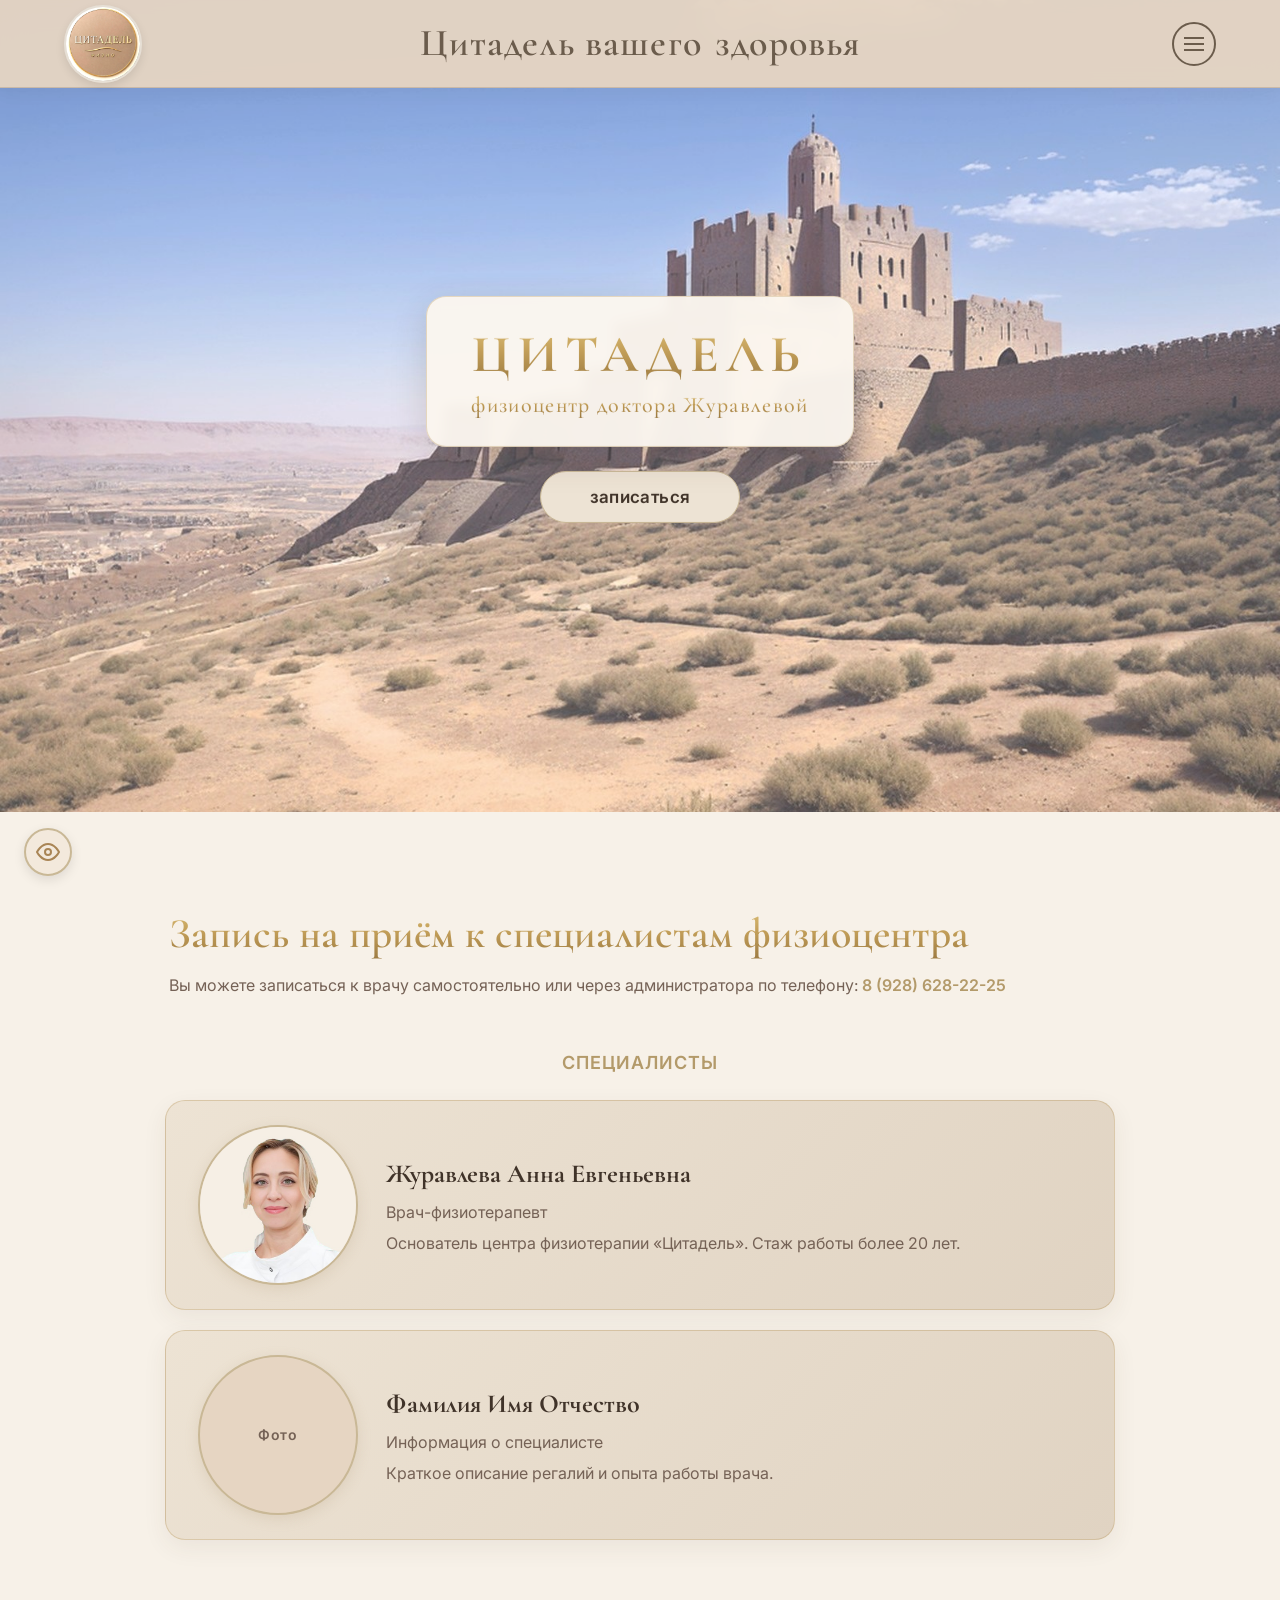
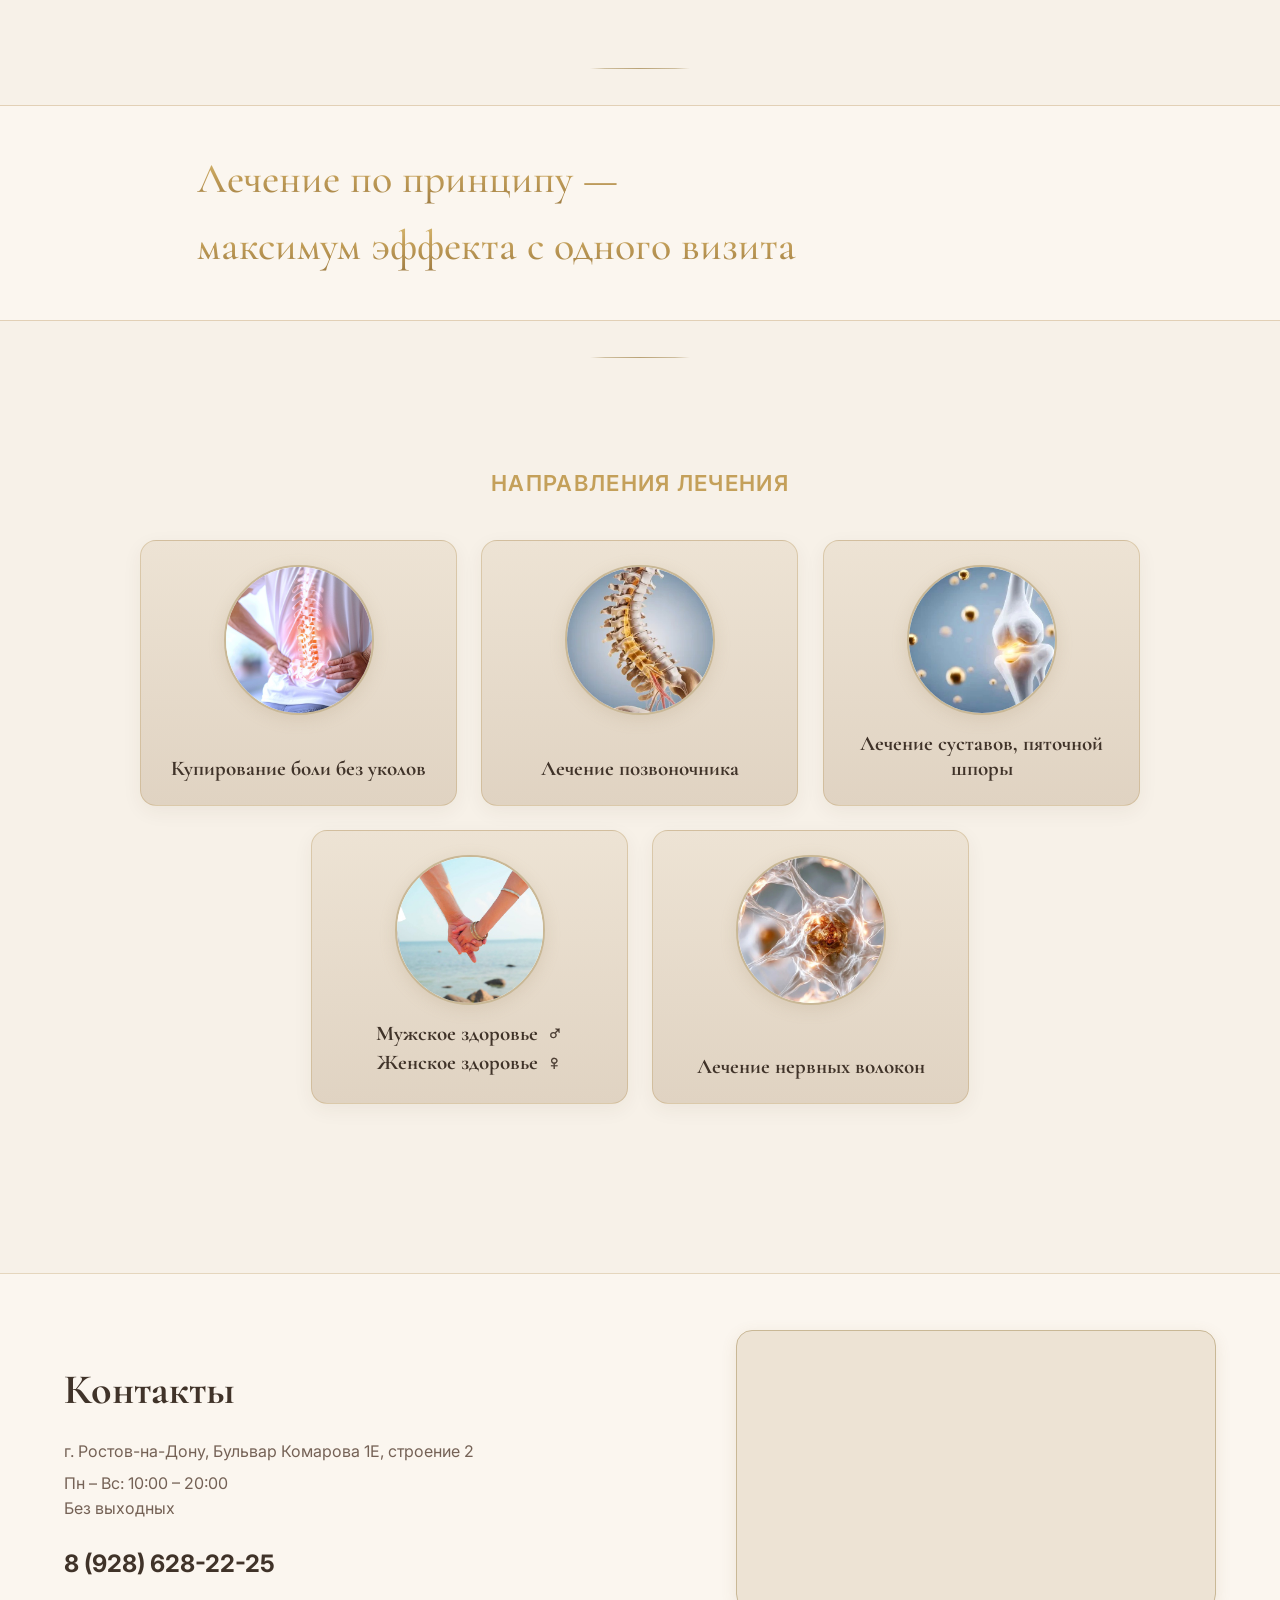
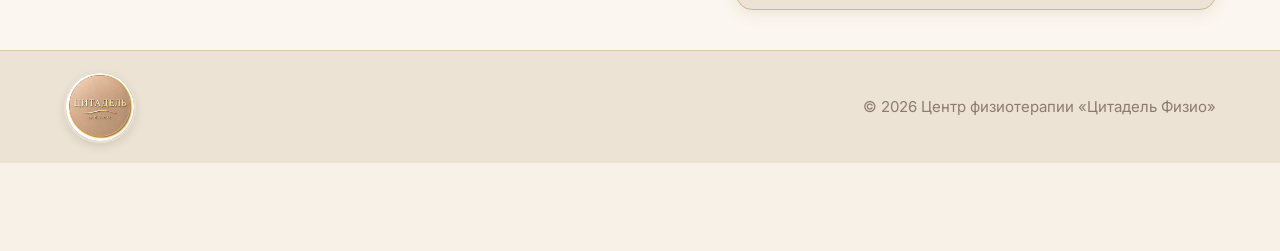
==== commit c7215a7b: "Выравнивание цвета" ====
--- a/index.html
+++ b/index.html
@@ -5,16 +5,16 @@
     <meta name="viewport" content="width=device-width, initial-scale=1.0">
     <title>Цитадель Физио | Главная</title>
     <link rel="icon" href="assets/icons/favicon.svg?v=2" type="image/svg+xml">
-    <meta name="description" content="Физиоцентр Цитадель доктора Журавлёвой. Лечение позвоночника, суставов, боли без уколов. Ростов-на-Дону.">
+    <meta name="description" content="Физиоцентр Цитадель доктора Журавлевой. Лечение позвоночника, суставов, боли без уколов. Ростов-на-Дону.">
     <meta property="og:type" content="website">
     <meta property="og:locale" content="ru_RU">
     <meta property="og:site_name" content="Цитадель Физио">
     <meta property="og:title" content="Цитадель Физио | Главная">
-    <meta property="og:description" content="Физиоцентр Цитадель доктора Журавлёвой. Лечение позвоночника, суставов, боли без уколов. Ростов-на-Дону.">
+    <meta property="og:description" content="Физиоцентр Цитадель доктора Журавлевой. Лечение позвоночника, суставов, боли без уколов. Ростов-на-Дону.">
     <meta property="og:url" content="https://citadel-physio.ru/">
     <meta name="twitter:card" content="summary">
     <meta name="twitter:title" content="Цитадель Физио | Главная">
-    <meta name="twitter:description" content="Физиоцентр Цитадель доктора Журавлёвой. Лечение позвоночника, суставов, боли без уколов. Ростов-на-Дону.">
+    <meta name="twitter:description" content="Физиоцентр Цитадель доктора Журавлевой. Лечение позвоночника, суставов, боли без уколов. Ростов-на-Дону.">
     <link rel="preconnect" href="https://fonts.googleapis.com">
     <link rel="preconnect" href="https://fonts.gstatic.com" crossorigin>
     <link href="https://fonts.googleapis.com/css2?family=Cormorant+Garamond:ital,wght@0,400;0,500;0,600;0,700;1,400;1,500;1,600&family=Inter:wght@400;600&display=swap" rel="stylesheet">
@@ -55,7 +55,7 @@
                 <div class="hero-card">
                     <h1 class="hero-title">
                         <span class="hero-citadel">ЦИТАДЕЛЬ</span>
-                        <span class="hero-subtitle">физиоцентр доктора Журавлёвой</span>
+                        <span class="hero-subtitle">физиоцентр доктора Журавлевой</span>
                     </h1>
                 </div>
                 <a href="#contacts" class="hero-btn">записаться</a>
@@ -75,12 +75,12 @@
 
             <a href="specialists.html" class="doctor-preview-card reveal reveal-delay-1">
                 <div class="doctor-photo-placeholder">
-                    <img src="assets/images/doctor-zhuravleva.jpg?v=5" alt="Специалист физиотерапевтического центра — Журавлёва Анна Евгеньевна">
+                    <img src="assets/images/doctor-zhuravleva.jpg?v=5" alt="Специалист физиотерапевтического центра — Журавлева Анна Евгеньевна">
                 </div>
                 <div class="doctor-info">
-                    <h3 class="doctor-name">Журавлёва Анна Евгеньевна</h3>
-                    <p class="doctor-role">Главный врач, физиотерапевт</p>
-                    <p class="doctor-desc">Стаж работы более 15 лет. Специалист по реабилитации.</p>
+                    <h3 class="doctor-name">Журавлева Анна Евгеньевна</h3>
+                    <p class="doctor-role">Врач-физиотерапевт</p>
+                    <p class="doctor-desc">Основатель центра физиотерапии «Цитадель». Стаж работы более 20 лет.</p>
                 </div>
             </a>
 
--- a/css/style.css
+++ b/css/style.css
@@ -155,7 +155,7 @@
     display: flex;
     align-items: center;
     justify-content: center;
-    background: url("../assets/images/hero-bg.jpg") center 8% / cover no-repeat;
+    background: url("../assets/images/hero-bg.jpg") center top / cover no-repeat;
     margin-top: -88px;
     padding-top: 88px;
     z-index: 1;
@@ -167,7 +167,7 @@
 .hero-overlay {
     position: absolute;
     inset: 0;
-    background: rgba(245, 242, 236, 0.18);
+    background: rgba(251, 249, 245, 0.12);
     pointer-events: none;
     z-index: 1;
 }
@@ -2185,7 +2185,7 @@
 
 body.acc-theme-dark .hero {
     background-image: url("../assets/images/hero-bg-dark.jpg") !important;
-    background-position: center 8% !important;
+    background-position: center top !important;
     background-size: cover !important;
 }
 body.acc-theme-dark .doctor-photo-placeholder img,
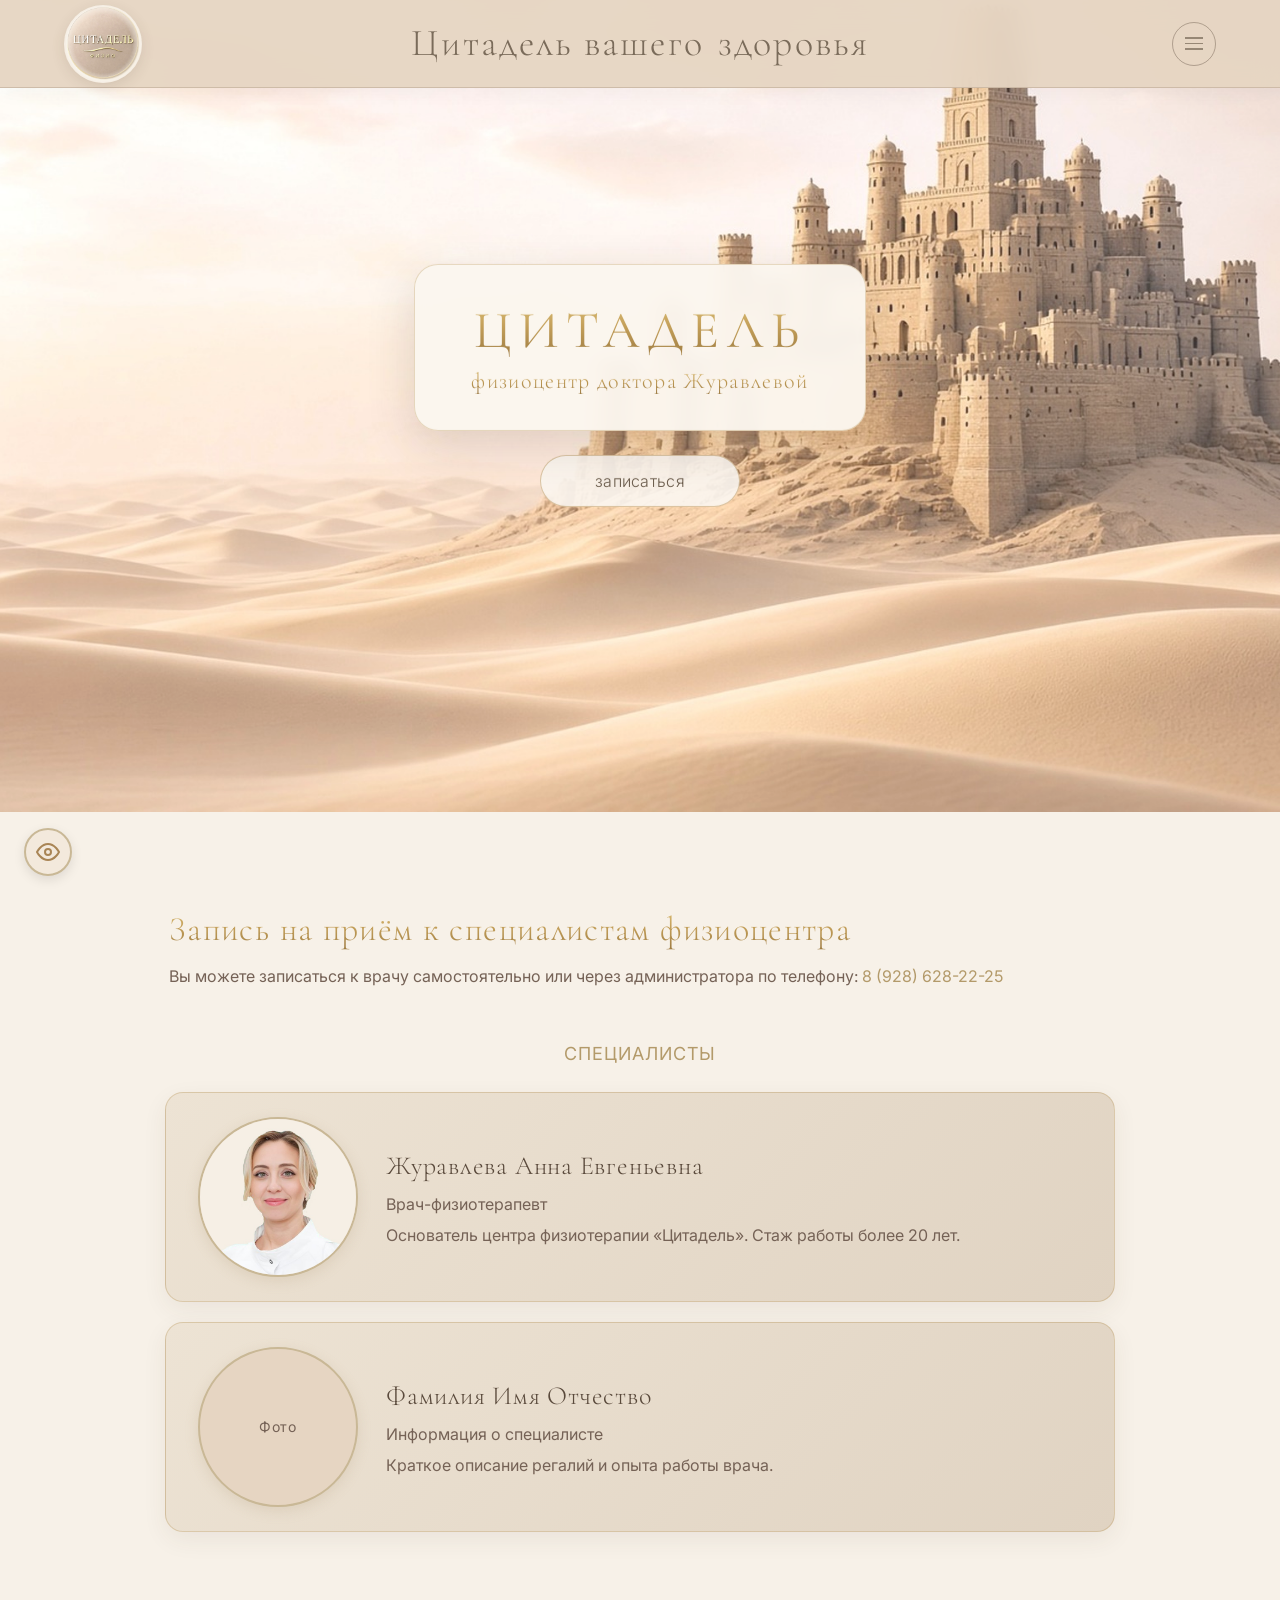
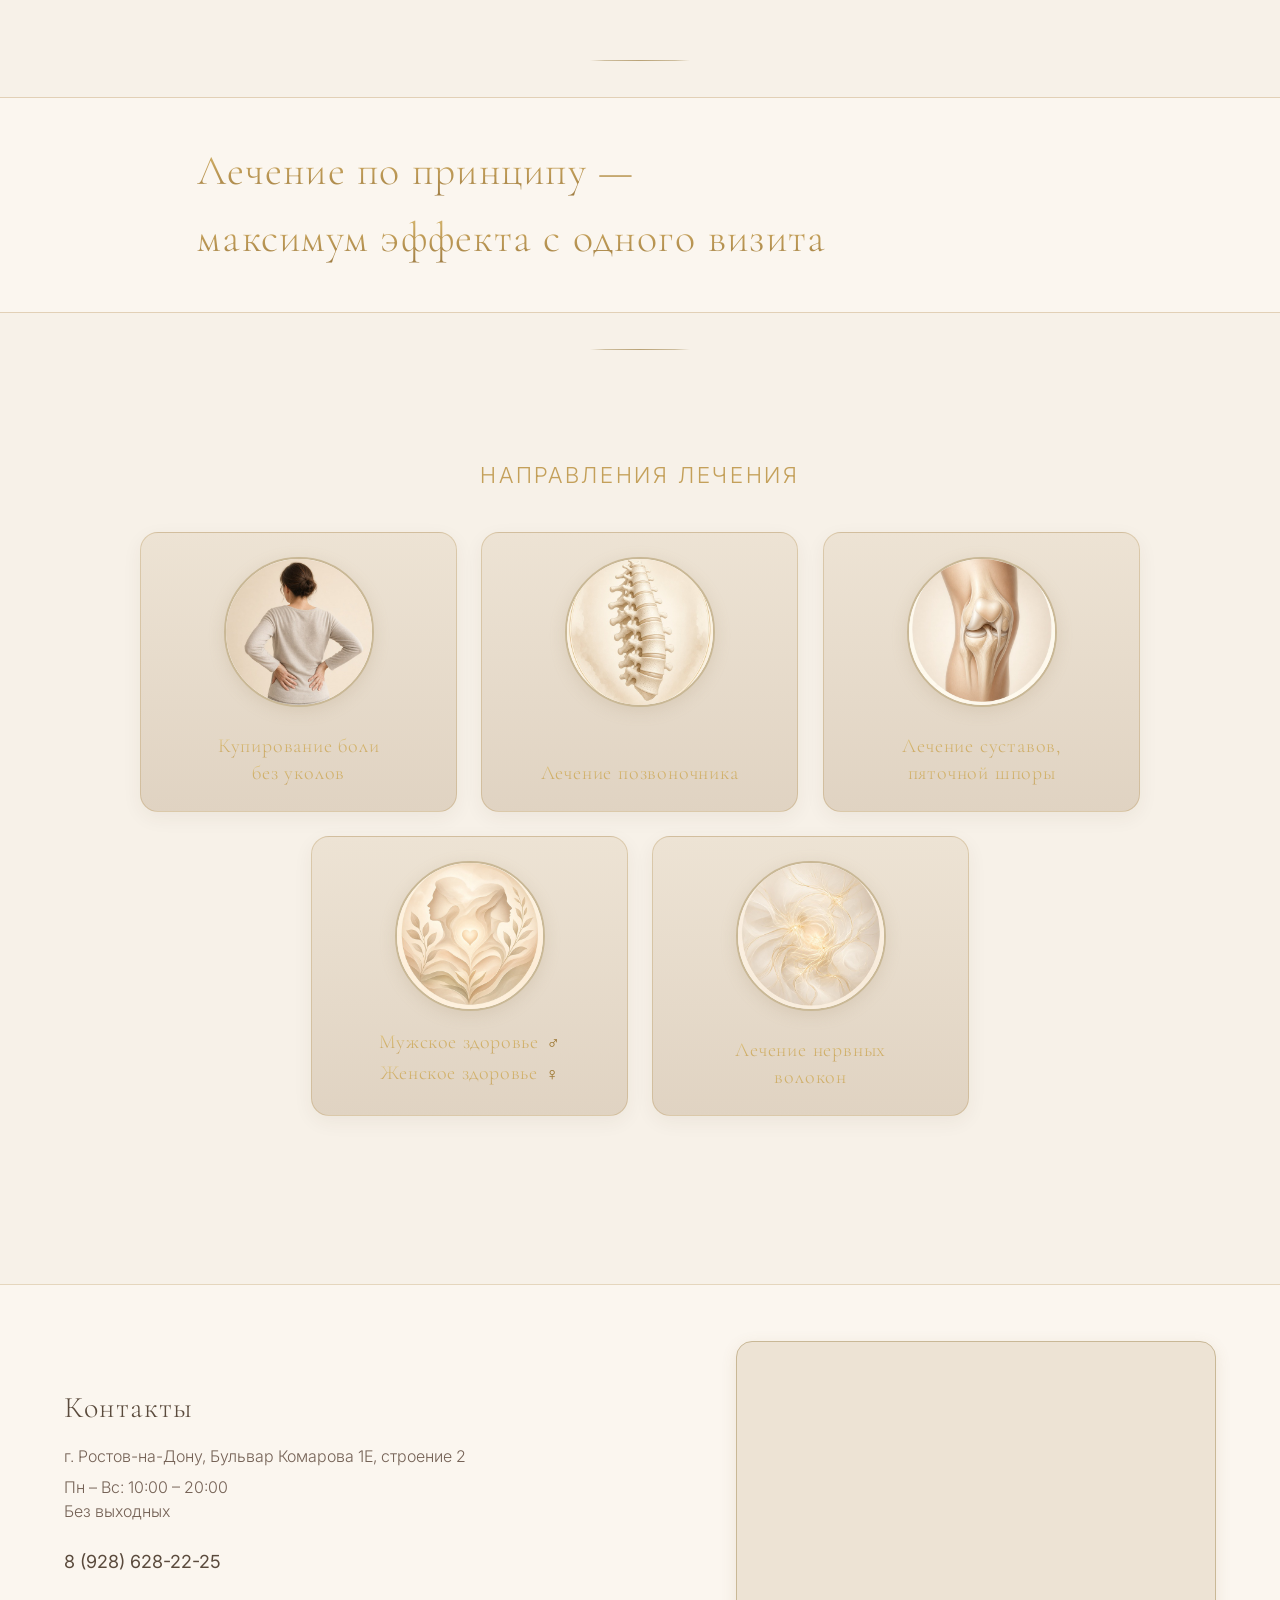
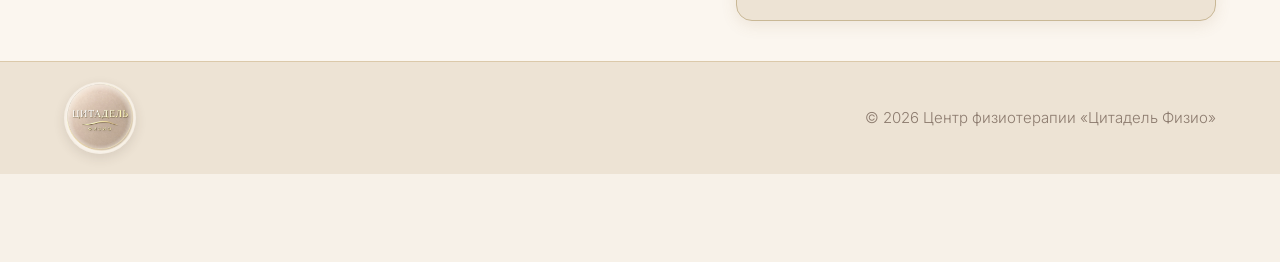
==== commit 0ca6ddfb: "Обновила код" ====
--- a/index.html
+++ b/index.html
@@ -17,7 +17,7 @@
     <meta name="twitter:description" content="Физиоцентр Цитадель доктора Журавлевой. Лечение позвоночника, суставов, боли без уколов. Ростов-на-Дону.">
     <link rel="preconnect" href="https://fonts.googleapis.com">
     <link rel="preconnect" href="https://fonts.gstatic.com" crossorigin>
-    <link href="https://fonts.googleapis.com/css2?family=Cormorant+Garamond:ital,wght@0,400;0,500;0,600;0,700;1,400;1,500;1,600&family=Inter:wght@400;600&display=swap" rel="stylesheet">
+    <link href="https://fonts.googleapis.com/css2?family=Cormorant+Garamond:ital,wght@0,300;0,400;0,500;0,600;1,300;1,400;1,500&family=Inter:wght@300;400;500&display=swap" rel="stylesheet">
     <link rel="stylesheet" href="css/style.css">
     <link rel="stylesheet" href="css/components.css">
     <link rel="stylesheet" href="css/pages.css">
@@ -114,7 +114,7 @@
             <div class="treatments-grid">
                 <a href="landing-pain.html" class="treatment-card reveal reveal-delay-1">
                     <div class="treatment-icon-placeholder"><img src="assets/images/icon-pain.jpg" alt="Иллюстрация купирования боли без уколов"></div>
-                    <h3 class="treatment-name">Купирование боли без уколов</h3>
+                    <h3 class="treatment-name"><span class="tn-line">Купирование боли</span><span class="tn-line">без уколов</span></h3>
                 </a>
                 <a href="landing-spine.html" class="treatment-card reveal reveal-delay-2">
                     <div class="treatment-icon-placeholder"><img src="assets/images/icon-spine.jpg" alt="Иллюстрация лечения позвоночника"></div>
@@ -122,7 +122,7 @@
                 </a>
                 <a href="landing-joints.html" class="treatment-card reveal reveal-delay-3">
                     <div class="treatment-icon-placeholder"><img src="assets/images/icon-joints.jpg" alt="Иллюстрация лечения суставов"></div>
-                    <h3 class="treatment-name">Лечение суставов, пяточной шпоры</h3>
+                    <h3 class="treatment-name"><span class="tn-line">Лечение суставов,</span><span class="tn-line">пяточной шпоры</span></h3>
                 </a>
                 <a href="landing-health.html" class="treatment-card reveal reveal-delay-1">
                     <div class="treatment-icon-placeholder"><img src="assets/images/icon-health.jpg" alt="Иллюстрация мужского и женского здоровья"></div>
@@ -133,7 +133,7 @@
                 </a>
                 <a href="landing-nerves.html" class="treatment-card reveal reveal-delay-2">
                     <div class="treatment-icon-placeholder"><img src="assets/images/icon-nerves.jpg" alt="Иллюстрация лечения нервных волокон"></div>
-                    <h3 class="treatment-name">Лечение нервных волокон</h3>
+                    <h3 class="treatment-name"><span class="tn-line">Лечение нервных</span><span class="tn-line">волокон</span></h3>
                 </a>
             </div>
         </section>
--- a/css/style.css
+++ b/css/style.css
@@ -19,18 +19,21 @@
   --bg-card: #F3E9DC;
   --bg-card-grad-start: #F3E9DC;
   --bg-card-grad-end: #E8DCCB;
-  --text-primary: #403329;
-  --text-headline: #403329;
+  --text-primary: #5A4A3C;
+  --text-headline: #5A4A3C;
   --text-secondary: #756256;
   --text-dark-accent: #705343;
   --accent-gold: #B39A6A;
   --accent-hover: #A88848;
   --border-gold: #C9B896;
   --border-soft: #E5D9C8;
-  --cappuccino: #6B5C4C;
+  --cappuccino: #7A6B5A;
   --cappuccino-mid: #8A7A66;
   --white: #FFFDFC;
   --font-serif: 'Cormorant Garamond', Georgia, serif;
+  --fw-light: 300;
+  --fw-regular: 400;
+  --fw-medium: 500;
   --font-sans: 'Inter', -apple-system, BlinkMacSystemFont, sans-serif;
   --container-max: 1200px;
   --container-padding: 24px;
@@ -45,8 +48,9 @@
 
 body {
     background-color: var(--bg-main);
-    color: #403329;
+    color: #5A4A3C;
     font-family: var(--font-sans);
+    font-weight: 400;
     font-size: 16px;
     line-height: 1.55;
     -webkit-font-smoothing: antialiased;
@@ -92,10 +96,10 @@
 }
 .logo-circle {
     width: 78px; height: 78px; border-radius: 50%;
-    background: linear-gradient(135deg, #FBF6EF, #C9B896, #8A7A66);
+    background: transparent;
     display: flex; align-items: center; justify-content: center;
-    font-size: 9px; font-weight: bold; color: #fff;
-    border: 2px solid #e6dfd5; box-shadow: 0 4px 10px rgba(0,0,0,0.1);
+    border: none;
+    box-shadow: 0 4px 14px rgba(64, 51, 41, 0.12);
     overflow: hidden; padding: 0; flex-shrink: 0;
 }
 .logo-circle img {
@@ -105,32 +109,36 @@
     display: block;
 }
 .header-title {
-    font-family: var(--font-serif); font-size: 38px; font-weight: 600;
+    font-family: var(--font-serif); font-size: 38px; font-weight: 300 !important;
     display: flex; flex-direction: row; flex-wrap: nowrap;
     align-items: baseline; justify-content: center; gap: 0.35em;
     line-height: 1.15; white-space: nowrap; text-align: center;
-    color: var(--cappuccino); letter-spacing: 0.03em;
+    color: var(--cappuccino); letter-spacing: 0.06em;
 }
 .header-title span {
     display: inline; text-align: center;
     color: var(--cappuccino);
+    font-weight: 300 !important;
     background: none !important;
     -webkit-text-fill-color: var(--cappuccino);
 }
 .header-menu { position: relative; }
 .menu-btn {
     width: 44px; height: 44px; border-radius: 50%; background: transparent;
-    border: 2px solid var(--cappuccino); cursor: pointer; transition: 0.3s;
+    border: 1.5px solid rgba(107, 92, 76, 0.45); cursor: pointer; transition: 0.3s;
     display: flex; flex-direction: column; align-items: center; justify-content: center;
     gap: 4px; padding: 0;
 }
-.menu-btn span { display: block; width: 20px; height: 2px; background-color: var(--cappuccino); transition: 0.3s; }
+.menu-btn span {
+    display: block; width: 18px; height: 1.5px;
+    background-color: rgba(107, 92, 76, 0.65); transition: 0.3s;
+}
 .menu-btn:hover {
-    background: #C4A05A;
-    border-color: #C4A05A;
+    background: rgba(196, 160, 90, 0.85);
+    border-color: rgba(196, 160, 90, 0.85);
 }
 .menu-btn:hover span {
-    background-color: #E8DCCB;
+    background-color: #F7F1E8;
 }
 
 .dropdown-menu {
@@ -151,13 +159,15 @@
 .hero {
     position: relative;
     width: 100%;
-    height: 100vh;
+    min-height: 100vh;
+    height: auto;
     display: flex;
     align-items: center;
     justify-content: center;
     background: url("../assets/images/hero-bg.jpg") center top / cover no-repeat;
     margin-top: -88px;
     padding-top: 88px;
+    padding-bottom: 48px;
     z-index: 1;
 }
 .hero::before {
@@ -174,21 +184,21 @@
 .hero-placeholder-text { display: none !important; }
 .hero-container { position: relative; z-index: 2; display: flex; flex-direction: column; align-items: center; }
 .hero-card {
-    max-width: 720px;
+    max-width: 780px;
     width: auto;
     background: rgba(251, 246, 239, 0.96);
     border: 1.5px solid rgba(177, 138, 74, 0.55);
-    border-radius: 20px;
-    padding: 28px 44px;
+    border-radius: 24px;
+    padding: 36px 56px;
     text-align: center;
-    backdrop-filter: blur(6px);
-    box-shadow: 0 12px 36px rgba(64, 51, 41, 0.18);
+    backdrop-filter: blur(8px);
+    box-shadow: 0 16px 48px rgba(64, 51, 41, 0.16);
     overflow: visible;
     box-sizing: border-box;
 }
 .hero-title {
     font-family: var(--font-serif);
-    font-weight: 600;
+    font-weight: 400;
     line-height: 1.15;
     text-align: center;
     width: 100%;
@@ -206,14 +216,14 @@
     gap: 0.4em;
 }
 .hero-citadel {
-    display: block; font-family: var(--font-serif); font-size: 52px; font-weight: 700;
+    display: block; font-family: var(--font-serif); font-size: 52px; font-weight: 400;
     letter-spacing: 0.14em; text-transform: uppercase;
     background-image: linear-gradient(180deg, #DCC078 0%, #C4A05A 42%, #9A7840 100%);
     -webkit-background-clip: text; background-clip: text;
     -webkit-text-fill-color: transparent; color: #9A7840;
 }
 .hero-subtitle {
-    display: block; font-family: var(--font-serif); font-size: 22px; font-weight: 500;
+    display: block; font-family: var(--font-serif); font-size: 22px; font-weight: 300;
     letter-spacing: 0.06em; text-transform: none;
     background-image: linear-gradient(180deg, #DCC078 0%, #C4A05A 42%, #9A7840 100%);
     -webkit-background-clip: text; background-clip: text;
@@ -231,25 +241,16 @@
     color: #80613A;
 }
 /* --- Единый стиль CTA-кнопок --- */
-.btn,
-.hero-btn {
-    display: inline-flex;
-    align-items: center;
-    justify-content: center;
-    min-width: 200px;
-    height: 52px;
-    padding: 0 32px;
-    border-radius: 50px;
-    border: 1.5px solid var(--border-gold);
-    background: var(--bg-surface);
-    color: var(--text-headline);
-    font-family: var(--font-sans);
-    font-size: 17px;
-    font-weight: 600;
-    letter-spacing: 0.02em;
-    cursor: pointer;
+.btn, .hero-btn {
+    display: inline-flex; align-items: center; justify-content: center;
+    min-width: 200px; height: 52px; padding: 0 32px; border-radius: 50px;
+    border: 1.5px solid rgba(177, 138, 74, 0.45);
+    background: rgba(251, 246, 239, 0.92);
+    color: #6B5C4C; font-family: var(--font-sans);
+    font-weight: 400;
+    font-size: 16px; font-weight: 300; letter-spacing: 0.02em; cursor: pointer;
     text-decoration: none;
-    transition: background 0.3s ease, color 0.3s ease, border-color 0.3s ease, box-shadow 0.3s ease, transform 0.2s ease;
+    transition: background 0.3s, color 0.3s, border-color 0.3s, box-shadow 0.3s, transform 0.2s;
 }
 .btn:hover,
 .hero-btn:hover {
@@ -290,12 +291,14 @@
     box-sizing: border-box;
 }
 .section-title {
-    font-family: var(--font-serif); font-size: 42px; font-weight: 600; line-height: 1.25;
+    font-family: var(--font-serif); font-size: 34px; font-weight: 300; line-height: 1.3;
     text-align: left; margin: 0 0 12px 0;
     background-image: linear-gradient(180deg, #DCC078 0%, #C4A05A 42%, #9A7840 100%);
     -webkit-background-clip: text; background-clip: text;
     -webkit-text-fill-color: transparent; color: #9A7840;
     display: block; width: 100%;
+    -webkit-box-decoration-break: clone;
+    box-decoration-break: clone;
 }
 .section-subtitle {
     font-size: 16px;
@@ -304,9 +307,9 @@
     line-height: 1.5;
     max-width: 100%;
 }
-.text-link { color: var(--accent-gold); font-weight: 600; }
+.text-link { color: var(--accent-gold); font-weight: 400; }
 .label-tag {
-    font-size: 18px; font-weight: 600; color: var(--accent-gold);
+    font-size: 18px; font-weight: 400; color: var(--accent-gold);
     text-transform: uppercase; text-align: center; width: 100%;
     margin: 28px 0 24px; letter-spacing: 0.06em;
 }
@@ -337,7 +340,7 @@
     right: 28px;
     font-family: var(--font-sans);
     font-size: 13px;
-    font-weight: 600;
+    font-weight: 400;
     color: var(--accent-gold);
     opacity: 0;
     transform: translateX(-6px);
@@ -369,7 +372,7 @@
     align-items: center;
     justify-content: center;
     color: var(--text-secondary);
-    font-weight: 600;
+    font-weight: 400;
     font-size: 14px;
     box-shadow: 0 4px 14px rgba(168, 144, 112, 0.2);
     overflow: hidden;
@@ -386,12 +389,12 @@
 .specialist-photo-placeholder--empty span {
     font-family: var(--font-sans);
     font-size: 14px;
-    font-weight: 600;
+    font-weight: 400;
     color: var(--text-secondary);
     letter-spacing: 0.04em;
 }
 .doctor-info { display: flex; flex-direction: column; justify-content: center; gap: 6px; text-align: left; flex-grow: 1; }
-.doctor-name { font-family: var(--font-serif); font-size: 26px; font-weight: 700; color: var(--text-headline); transition: color 0.3s ease; }
+.doctor-name { font-family: var(--font-serif); font-size: 26px; font-weight: 400; color: var(--text-headline); transition: color 0.3s ease; }
 .doctor-role, .doctor-desc { font-size: 15px; color: var(--text-secondary); line-height: 1.5; }
 .doctor-desc { margin-bottom: 0; }
 
@@ -421,7 +424,7 @@
     line-height: 1.4;
     text-align: left;
     max-width: 100%;
-    font-weight: 500;
+    font-weight: 300;
     margin: 0;
 }
 
@@ -430,6 +433,8 @@
     background-image: linear-gradient(180deg, #DCC078 0%, #C4A05A 42%, #9A7840 100%);
     -webkit-background-clip: text; background-clip: text;
     -webkit-text-fill-color: transparent; color: #9A7840;
+    -webkit-box-decoration-break: clone;
+    box-decoration-break: clone;
 }
 .banner-title span:nth-child(even) { /* same as all lines */ }
 .banner-title span:last-child {
@@ -446,7 +451,7 @@
     background: transparent;
 }
 .treatments-title {
-    font-size: 22px; font-weight: 600; color: #C4A05A; text-align: center;
+    font-size: 22px; font-weight: 300; color: #C4A05A; text-align: center;
     text-transform: uppercase; margin-bottom: 40px; letter-spacing: 0.06em;
 }
 .treatments-grid { display: flex; flex-wrap: wrap; justify-content: center; gap: 24px; max-width: 1000px; margin: 0 auto; }
@@ -474,7 +479,7 @@
     border-color: var(--accent-gold);
 }
 .treatment-card:hover .treatment-name {
-    color: #B18A4A !important;
+    filter: brightness(1.08);
 }
 .treatment-card:hover .gender-icon {
     color: #B18A4A !important;
@@ -494,11 +499,12 @@
     justify-content: center;
     font-size: 13px;
     color: var(--text-secondary);
-    font-weight: 600;
+    font-weight: 400;
     overflow: hidden;
     border: 2px solid var(--border-gold);
     box-shadow: 0 4px 16px rgba(168, 144, 112, 0.22);
     flex-shrink: 0;
+    position: relative;
 }
 .treatment-icon-placeholder img {
     width: 100%;
@@ -507,17 +513,65 @@
     object-position: center;
     display: block;
 }
-.treatment-name { font-family: var(--font-serif); font-size: 21px; font-weight: 700; color: var(--text-headline); line-height: 1.2; margin-top: auto; transition: color 0.3s ease; }
-.gender-row { display: flex; align-items: center; justify-content: center; gap: 8px; margin-bottom: 4px; }
+.treatment-name {
+    font-family: var(--font-serif);
+    font-size: 20px;
+    font-weight: 300;
+    line-height: 1.35;
+    letter-spacing: 0.04em;
+    margin-top: auto;
+    text-align: center;
+    color: #C4A05A;
+    transition: opacity 0.3s ease, filter 0.3s ease;
+}
+/* Каждая строка — свой полный градиент (светлее) */
+.treatment-name .tn-line,
+.treatment-name.treatment-name {
+    display: block;
+}
+.treatment-name .tn-line {
+    background-image: linear-gradient(180deg, #E8D4A0 0%, #D4B56E 45%, #C4A05A 100%);
+    -webkit-background-clip: text;
+    background-clip: text;
+    -webkit-text-fill-color: transparent;
+    color: #C4A05A;
+}
+/* однострочные заголовки без .tn-line */
+h3.treatment-name:not(:has(.tn-line)) {
+    background-image: linear-gradient(180deg, #E8D4A0 0%, #D4B56E 45%, #C4A05A 100%);
+    -webkit-background-clip: text;
+    background-clip: text;
+    -webkit-text-fill-color: transparent;
+    color: #C4A05A;
+    -webkit-box-decoration-break: clone;
+    box-decoration-break: clone;
+}
+.treatment-name .gender-row {
+    background-image: linear-gradient(180deg, #E8D4A0 0%, #D4B56E 45%, #C4A05A 100%);
+    -webkit-background-clip: text;
+    background-clip: text;
+    -webkit-text-fill-color: transparent;
+    color: #C4A05A;
+}
+.gender-row {
+    display: flex;
+    align-items: center;
+    justify-content: center;
+    gap: 8px;
+    margin-bottom: 4px;
+    font-family: var(--font-serif);
+    font-weight: 300;
+    letter-spacing: 0.03em;
+}
 .gender-icon {
     font-family: Arial, Helvetica, sans-serif;
-    font-size: 22px;
-    font-weight: 900;
-    color: var(--text-headline);
+    font-size: 18px;
+    font-weight: 400;
+    color: #9A7840;
+    -webkit-text-fill-color: #9A7840;
     line-height: 1;
     margin-top: 1px;
     transition: color 0.3s ease, transform 0.3s ease;
-    -webkit-text-stroke: 0.4px currentColor;
 }
 
 /* --- КОНТАКТЫ --- */
@@ -539,10 +593,10 @@
     flex-wrap: wrap;
 }
 .footer-contacts { max-width: 450px; text-align: left; }
-.footer-title { font-family: var(--font-serif); font-size: 42px; color: var(--text-headline); margin-bottom: 16px; }
+.footer-title { font-family: var(--font-serif); font-size: 30px; font-weight: 300; color: var(--text-headline); margin-bottom: 12px; }
 .footer-info-compact { line-height: 1.5; margin-bottom: 24px; }
-.footer-address, .footer-schedule { font-size: 18px; color: var(--text-secondary); margin-bottom: 8px; }
-.footer-phone { font-size: 24px; font-weight: 700; color: var(--text-headline); transition: 0.3s; display: block; margin-bottom: 0; }
+.footer-address, .footer-schedule { font-size: 15px; color: var(--text-secondary); margin-bottom: 6px; font-weight: 300; }
+.footer-phone { font-size: 18px; font-weight: 400; color: var(--text-headline); transition: 0.3s; display: block; margin-bottom: 0; }
 .footer-phone:hover { color: var(--accent-hover); }
 
 .footer-map {
@@ -572,7 +626,7 @@
     align-items: center;
     justify-content: center;
     color: var(--text-secondary);
-    font-weight: 600;
+    font-weight: 400;
 }
 
 /* --- ПОДВАЛ --- */
@@ -586,15 +640,12 @@
     width: 72px;
     height: 72px;
     border-radius: 50%;
-    background: linear-gradient(135deg, #F3E9DC, #A98555, #8D6845);
-    border: 2px solid #e6dfd5;
+    background: transparent;
+    border: none;
     display: flex;
     align-items: center;
     justify-content: center;
-    font-size: 8px;
-    font-weight: bold;
-    color: #fff;
-    box-shadow: 0 4px 10px rgba(0,0,0,0.1);
+    box-shadow: 0 4px 12px rgba(64, 51, 41, 0.12);
     overflow: hidden;
     flex-shrink: 0;
 }
@@ -619,10 +670,12 @@
     display: flex; align-items: center; justify-content: center;
 }
 .page-capsule h1 {
-    font-family: var(--font-serif); font-size: 36px; letter-spacing: 2px; font-weight: 700; margin: 0;
+    font-family: var(--font-serif); font-size: 28px; letter-spacing: 0.04em; font-weight: 300; margin: 0;
     background-image: linear-gradient(180deg, #DCC078 0%, #C4A05A 42%, #9A7840 100%);
     -webkit-background-clip: text; background-clip: text;
     -webkit-text-fill-color: transparent; color: #9A7840;
+    -webkit-box-decoration-break: clone;
+    box-decoration-break: clone;
 }
 
 .specialists-list {
@@ -661,7 +714,7 @@
     align-items: center;
     justify-content: center;
     color: var(--text-secondary);
-    font-weight: 600;
+    font-weight: 400;
     font-size: 14px;
     margin-bottom: 16px;
     overflow: hidden;
@@ -675,10 +728,10 @@
 }
 .specialist-name {
     font-family: var(--font-serif); font-size: 25px; color: var(--text-headline);
-    text-align: center; line-height: 1.2; font-weight: 700; margin: 0;
+    text-align: center; line-height: 1.2; font-weight: 300; margin: 0;
 }
 .specialist-info-col { display: flex; flex-direction: column; align-items: flex-start; flex-grow: 1; }
-.specialist-role { font-family: var(--font-sans); font-size: 18px; font-weight: 700; color: var(--accent-gold); margin-bottom: 8px; }
+.specialist-role { font-family: var(--font-sans); font-size: 18px; font-weight: 300; color: var(--accent-gold); margin-bottom: 8px; }
 .specialist-exp { font-family: var(--font-sans); font-size: 15px; color: var(--text-secondary); margin-bottom: 20px; }
 .specialist-skills { margin-bottom: 0; padding-left: 0; list-style: none; max-width: 90%; }
 .specialist-skills li { font-family: var(--font-sans); font-size: 16px; color: var(--text-secondary); position: relative; padding-left: 20px; margin-bottom: 8px; line-height: 1.5; }
@@ -759,9 +812,10 @@
 }
 
 .tech-text { flex: 1; max-width: 60%; }
-.tech-title { font-family: var(--font-serif); font-size: 28px; color: var(--text-headline); margin-bottom: 16px; }
+.tech-title { font-family: var(--font-serif); font-size: 26px; font-weight: 300; letter-spacing: 0.03em; color: var(--text-headline); margin-bottom: 16px; }
 .tech-desc {
     font-family: var(--font-sans);
+    font-weight: 400;
     font-size: 16px;
     line-height: 1.6;
     color: var(--text-secondary);
@@ -806,7 +860,7 @@
     text-align: center;
 }
 .documents-capsule h1 {
-    font-size: 32px; 
+    font-size: 26px; font-weight: 300; 
     line-height: 1.1;
     white-space: nowrap; 
 }
@@ -820,7 +874,7 @@
 .docs-group-title {
     font-family: var(--font-sans);
     font-size: 18px;
-    font-weight: 600;
+    font-weight: 400;
     color: var(--text-secondary);
     text-align: center;
     margin-bottom: 24px;
@@ -863,8 +917,9 @@
 
 .doc-name {
     font-family: var(--font-sans);
+    font-weight: 400;
     font-size: 16px;
-    font-weight: 500;
+    font-weight: 300;
     color: var(--text-headline);
     line-height: 1.4;
     margin: 0;
@@ -937,7 +992,7 @@
 
 .accessibility-content h2 {
     font-family: var(--font-serif); font-size: 28px; color: #403930;
-    text-align: center; margin-bottom: 10px; margin-top: 10px; font-weight: 700;
+    text-align: center; margin-bottom: 10px; margin-top: 10px; font-weight: 400;
 }
 
 .acc-section {
@@ -954,7 +1009,7 @@
 }
 
 .acc-section-title { 
-    font-family: var(--font-sans); font-size: 15px; font-weight: 600; 
+    font-family: var(--font-sans); font-size: 15px; font-weight: 400; 
     color: #605C56; margin-bottom: 4px; 
 }
 
@@ -1037,7 +1092,7 @@
     width: 100%;
     max-width: 100%;
     font-size: 13px; 
-    font-weight: 600;
+    font-weight: 400;
     color: #605C56;
     margin-top: 4px;
     box-sizing: border-box;
@@ -1060,7 +1115,7 @@
     border-radius: 50%; 
     border: 1.5px solid #BCA58D;
     font-size: 15px;
-    font-weight: 600;
+    font-weight: 400;
     line-height: 1;
     box-sizing: border-box;
     padding: 0;
@@ -1077,7 +1132,7 @@
 
 .acc-controls-inline .acc-default-text { 
     font-size: 11px;
-    font-weight: 500;
+    font-weight: 300;
     line-height: 1.2;
     border: none;
     flex: 0 1 auto;
@@ -1109,7 +1164,7 @@
     border-radius: 8px !important; 
     font-family: var(--font-sans) !important;
     font-size: 18px !important; 
-    font-weight: 700 !important; 
+    font-weight: 400 !important; 
     letter-spacing: 0.03em;
     cursor: pointer; 
     transition: background 0.2s, box-shadow 0.2s;
@@ -1186,7 +1241,8 @@
 body.acc-theme-dark .hero-word,
 body.acc-theme-dark .page-capsule h1,
 body.acc-theme-dark .landing-capsule h1 {
-    font-family: var(--font-serif); font-size: 34px; font-weight: 700; margin: 0; line-height: 1.2;
+    font-family: var(--font-serif);
+    font-weight: 300;
     background-image: linear-gradient(180deg, #DCC078 0%, #C4A05A 42%, #9A7840 100%);
     -webkit-background-clip: text; background-clip: text;
     -webkit-text-fill-color: transparent; color: #9A7840;
@@ -1417,6 +1473,53 @@
     transition: transform 0.1s linear;
 }
 
+
+/* --- Десктоп усиление (главная не должна выглядеть как растянутая мобилка) --- */
+@media (min-width: 769px) {
+    .hero-card {
+        max-width: 780px;
+        padding: 36px 56px;
+        border-radius: 24px;
+    }
+    .hero-citadel {
+        font-size: 52px;
+        letter-spacing: 0.14em;
+    }
+    .hero-subtitle {
+        font-size: 22px;
+        letter-spacing: 0.06em;
+    }
+    .header-title {
+        font-size: 38px;
+        flex-direction: row;
+        flex-wrap: nowrap;
+        white-space: nowrap;
+        max-width: none;
+        font-style: normal;
+        font-weight: 300;
+    }
+    .header-title span {
+        display: inline;
+    }
+    .logo-circle {
+        width: 78px;
+        height: 78px;
+    }
+    .site-header {
+        height: 88px;
+    }
+    .hero {
+        margin-top: -88px;
+        padding-top: 88px;
+    }
+    .hero-btn, .btn {
+        min-width: 200px;
+        height: 52px;
+        padding: 0 32px;
+        font-size: 16px;
+    }
+}
+
 /* --- АДАПТИВ --- */
 @media (max-width: 1024px) {
     .footer-container { flex-direction: column; text-align: center; gap: 32px; max-width: 100%; }
@@ -1429,11 +1532,38 @@
 }
 
 @media (max-width: 768px) {
+    /* logo-circle mobile size */
+    .logo-circle {
+        width: 54px !important;
+        height: 54px !important;
+    }
+    /* hero-btn / btn mobile compact */
+    .hero-btn, .btn {
+        min-width: 150px !important;
+        width: auto !important;
+        max-width: 200px !important;
+        height: 44px !important;
+        padding: 0 24px !important;
+        font-size: 15px !important;
+        font-weight: 500 !important;
+        border-width: 1.5px !important;
+        background: rgba(251, 246, 239, 0.92) !important;
+        color: #6B5C4C !important;
+        border-color: rgba(177, 138, 74, 0.45) !important;
+        box-shadow: none !important;
+    }
+
+    /* Mobile hero: castle lower, fewer bushes */
+    .hero {
+        background-position: center top !important;
+        background-size: cover !important;
+    }
+
     :root {
         --section-gap: 56px;
         --section-gap-sm: 40px;
     }
-    .site-header { height: 64px; }
+    .site-header { height: 68px; }
     /* --- mobile header (не трогаем крупный десктоп) --- */
     .header-title {
         font-size: 17px !important;
@@ -1451,10 +1581,10 @@
     }
     /* --- mobile hero: 1 слово = 1 строка --- */
     .hero-card {
-        width: calc(100% - 20px);
+        width: calc(100% - 32px);
         max-width: 100%;
-        padding: 18px 14px;
-        border-radius: 16px;
+        padding: 22px 18px;
+        border-radius: 18px;
     }
     .hero-title {
         font-size: 26px;
@@ -1488,10 +1618,10 @@
     .menu-btn { width: 36px; height: 36px; }
     .menu-btn span { width: 16px; }
     
-    .hero { margin-top: -64px; padding-top: 64px; height: 100vh; }
+    .hero { margin-top: -68px; padding-top: 68px; min-height: 100vh; height: auto; padding-bottom: 32px; }
     /* hero-title mobile handled above */
     /* hero-card mobile handled above */
-    .hero-btn { width: 100%; max-width: 200px; height: 48px; font-size: 16px; }
+    /* hero-btn already set above */
     
     .specialists-preview { padding-top: 40px; }
     .doctor-preview-card { flex-direction: column; text-align: center; padding: 24px; gap: 20px; }
@@ -1500,7 +1630,7 @@
     
     .treatment-card { width: 100%; height: auto; min-height: 220px; padding: 20px 16px; }
     .treatment-icon-placeholder { width: 120px; height: 120px; margin-bottom: 12px; }
-    .treatment-name { font-size: 18px; }
+    .treatment-name { font-size: 17px; font-weight: 300; }
     .banner-title { font-size: 24px; text-align: left; }
     .doctor-preview-card::after { bottom: 14px; right: 20px; font-size: 12px; }
     
@@ -1547,10 +1677,20 @@
 
 /* Текст заголовка с градиентом */
 .landing-capsule h1 {
-    font-family: var(--font-serif); font-size: 34px; font-weight: 700; margin: 0; line-height: 1.2;
-    background-image: linear-gradient(180deg, #DCC078 0%, #C4A05A 42%, #9A7840 100%) !important;
-    -webkit-background-clip: text !important; background-clip: text !important;
-    -webkit-text-fill-color: transparent !important; color: #9A7840 !important;
+    font-family: var(--font-serif);
+    font-size: 30px;
+    font-weight: 300;
+    margin: 0;
+    line-height: 1.35;
+    letter-spacing: 0.04em;
+    text-align: center;
+    background-image: linear-gradient(180deg, #DCC078 0%, #C4A05A 42%, #9A7840 100%);
+    -webkit-background-clip: text;
+    background-clip: text;
+    -webkit-text-fill-color: transparent;
+    color: #9A7840;
+    -webkit-box-decoration-break: clone;
+    box-decoration-break: clone;
 }
 
 /* Основная карточка */
@@ -1586,12 +1726,13 @@
 
 .landing-list li {
     font-family: var(--font-sans);
-    font-size: 18px;
+    font-size: 16px;
+    font-weight: 300;
     color: var(--text-headline);
     position: relative;
     padding-left: 24px;
-    margin-bottom: 20px;
-    line-height: 1.5;
+    margin-bottom: 18px;
+    line-height: 1.55;
 }
 
 /* Золотая точка у списка */
@@ -1609,18 +1750,16 @@
     content: "♂";
     color: var(--accent-gold);
     font-family: Arial, Helvetica, sans-serif;
-    font-size: 20px;
-    font-weight: 900;
-    -webkit-text-stroke: 0.4px var(--accent-gold);
+    font-size: 18px;
+    font-weight: 400;
     top: 1px;
 }
 .landing-list--female li::before {
     content: "♀";
     color: var(--accent-gold);
     font-family: Arial, Helvetica, sans-serif;
-    font-size: 20px;
-    font-weight: 900;
-    -webkit-text-stroke: 0.4px var(--accent-gold);
+    font-size: 18px;
+    font-weight: 400;
     top: 1px;
 }
 
@@ -1639,7 +1778,7 @@
     align-items: center;
     justify-content: center;
     color: var(--text-secondary);
-    font-weight: 600;
+    font-weight: 400;
     font-size: 14px;
     overflow: hidden;
     box-shadow: 0 4px 16px rgba(168, 144, 112, 0.22);
@@ -1674,21 +1813,36 @@
         height: 220px;
     }
     .landing-capsule h1 {
-    font-family: var(--font-serif); font-size: 34px; font-weight: 700; margin: 0; line-height: 1.2;
-    background-image: linear-gradient(180deg, #DCC078 0%, #C4A05A 42%, #9A7840 100%) !important;
-    -webkit-background-clip: text !important; background-clip: text !important;
-    -webkit-text-fill-color: transparent !important; color: #9A7840 !important;
-}
+        font-family: var(--font-serif);
+        font-size: 22px;
+        font-weight: 300;
+        margin: 0;
+        line-height: 1.35;
+        letter-spacing: 0.03em;
+        background-image: linear-gradient(180deg, #DCC078 0%, #C4A05A 42%, #9A7840 100%) !important;
+        -webkit-background-clip: text !important;
+        background-clip: text !important;
+        -webkit-text-fill-color: transparent !important;
+        color: #9A7840 !important;
+        -webkit-box-decoration-break: clone !important;
+        box-decoration-break: clone !important;
+    }
 }
 
 /* --- Стили для страницы Мужское/Женское здоровье --- */
 .gender-title {
     font-family: var(--font-serif);
-    font-size: 26px;
-    font-weight: 700;
-    color: var(--text-headline);
+    font-size: 24px;
+    font-weight: 300;
+    letter-spacing: 0.03em;
     margin-bottom: 16px;
     display: flex;
+    background-image: linear-gradient(180deg, #DCC078 0%, #C4A05A 42%, #9A7840 100%);
+    -webkit-background-clip: text;
+    background-clip: text;
+    -webkit-text-fill-color: transparent;
+    color: #9A7840;
+
     align-items: center;
     gap: 12px;
 }
@@ -1777,14 +1931,12 @@
 .label-tag, .text-link { color: var(--accent-gold) !important; }
 .doc-open { color: var(--accent-gold) !important; }
 .tech-title, .specialist-name, .doctor-name, .doc-name, .footer-title {
-    color: #403329 !important;
+    color: #5A4A3C !important;
 }
 .treatment-name {
-    color: #403329;
-}
-.treatment-name {
-    color: var(--text-headline);
-}
+    /* gradient keeps gold; do not force solid dark */
+}
+
 .tech-desc, .doctor-desc, .doctor-role, .specialist-exp, .specialist-skills li {
     color: var(--text-secondary) !important;
 }
@@ -1792,7 +1944,7 @@
 /* ========== POLISH: readability, grid, mobile ========== */
 p, li, .doctor-desc, .doctor-role, .tech-desc, .landing-text p,
 .footer-address, .footer-schedule, .specialist-exp, .specialist-skills li {
-    color: #403329;
+    color: #5A4A3C;
     line-height: 1.55;
     font-size: 16px;
 }
@@ -1814,7 +1966,7 @@
     display: block;
     margin-top: 8px;
     font-size: 14px;
-    font-weight: 600;
+    font-weight: 400;
     color: var(--accent-gold);
 }
 .doc-name {
@@ -1891,7 +2043,7 @@
 
     .site-header { height: 68px; }
     .header-container { height: 68px; }
-    .logo-circle { width: 46px !important; height: 46px !important; }
+    .logo-circle { width: 54px !important; height: 54px !important; }
     .menu-btn {
         width: 44px !important;
         height: 44px !important;
@@ -1914,10 +2066,10 @@
     .hero { margin-top: -68px; padding-top: 68px; }
 
     .hero-title { font-size: 24px !important; }
-    .section-title { font-size: 28px !important; line-height: 1.25 !important; }
+    .section-title { font-size: 24px !important; line-height: 1.3 !important; font-weight: 300 !important; }
     .banner-title { font-size: 22px !important; line-height: 1.35 !important; }
-    .page-capsule h1 { font-size: 26px !important; }
-    .footer-title { font-size: 28px !important; }
+    .page-capsule h1 { font-size: 22px !important; font-weight: 300 !important; }
+    .footer-title { font-size: 24px !important; font-weight: 300 !important; }
 
     p, li, .doctor-desc, .tech-desc, .landing-text p,
     .footer-address, .footer-schedule, .specialist-exp, .specialist-skills li {
@@ -2044,9 +2196,9 @@
     .btn, .hero-btn {
     display: inline-flex; align-items: center; justify-content: center;
     min-width: 200px; height: 52px; padding: 0 32px; border-radius: 50px;
-    border: 1.5px solid var(--border-gold); background: var(--bg-surface);
-    color: var(--text-headline); font-family: var(--font-sans);
-    font-size: 17px; font-weight: 600; letter-spacing: 0.02em; cursor: pointer;
+    border: 1.5px solid rgba(177, 138, 74, 0.45); background: rgba(251, 246, 239, 0.92);
+    color: #6B5C4C; font-family: var(--font-sans);
+    font-size: 17px; font-weight: 500; letter-spacing: 0.02em; cursor: pointer;
     text-decoration: none; transition: background 0.3s, color 0.3s, border-color 0.3s, box-shadow 0.3s, transform 0.2s;
 }
 }
@@ -2054,14 +2206,14 @@
 @media (max-width: 390px) {
     .hero-title { font-size: 22px !important; }
     .header-title { font-size: 16px !important; max-width: 40vw !important; }
-    .section-title { font-size: 26px !important; }
+    .section-title { font-size: 22px !important; font-weight: 300 !important; }
 }
 
 @media (max-width: 360px) {
     .hero-title { font-size: 20px !important; }
     .banner-title { font-size: 20px !important; }
     .header-title { font-size: 17px !important; }
-    .logo-circle { width: 42px !important; height: 42px !important; }
+    .logo-circle { width: 50px !important; height: 50px !important; }
     .tech-image { width: 160px !important; height: 160px !important; }
 }
 
@@ -2083,7 +2235,7 @@
 @media (max-width: 768px) {
     .hero-citadel { font-size: 32px !important; letter-spacing: 0.08em; }
     .hero-subtitle { font-size: 16px !important; }
-    .header-title { font-size: 17px !important; font-style: italic; font-weight: 500; }
+    .header-title { font-size: 17px !important; font-style: normal; font-weight: 300 !important; }
 }
 @media (max-width: 380px) {
     .hero-citadel { font-size: 26px !important; }
@@ -2204,3 +2356,209 @@
     -webkit-text-fill-color: transparent !important;
     color: #9A7840 !important;
 }
+
+
+/* Градиент одинаковый на каждой строке при переносе */
+.section-title,
+.landing-capsule h1,
+.page-capsule h1,
+.documents-capsule h1,
+.banner-title span,
+.hero-citadel,
+.hero-subtitle {
+    -webkit-box-decoration-break: clone;
+    box-decoration-break: clone;
+}
+
+
+/* Построчный градиент при переносе */
+.section-title,
+.landing-capsule h1,
+.page-capsule h1,
+.documents-capsule h1 {
+    -webkit-box-decoration-break: clone !important;
+    box-decoration-break: clone !important;
+}
+@media (max-width: 768px) {
+    .section-title,
+    .landing-capsule h1,
+    .page-capsule h1,
+    .documents-capsule h1 {
+        /* leave gradient; clone makes each line full gradient */
+        -webkit-box-decoration-break: clone !important;
+        box-decoration-break: clone !important;
+    }
+}
+
+
+/* === Landing / page titles: thin + clean per-line gradient === */
+.landing-capsule h1,
+.page-capsule h1,
+.documents-capsule h1,
+.section-title {
+    font-weight: 300 !important;
+    letter-spacing: 0.04em;
+    background-image: linear-gradient(180deg, #DCC078 0%, #C4A05A 42%, #9A7840 100%) !important;
+    -webkit-background-clip: text !important;
+    background-clip: text !important;
+    -webkit-text-fill-color: transparent !important;
+    color: #9A7840 !important;
+    -webkit-box-decoration-break: clone !important;
+    box-decoration-break: clone !important;
+}
+.landing-capsule {
+    height: auto !important;
+    min-height: 0;
+    padding: 14px 28px !important;
+}
+.page-capsule h1 {
+    font-size: 28px !important;
+    font-weight: 300 !important;
+}
+.landing-list li {
+    font-weight: 300 !important;
+}
+
+
+/* ========== SITE POLISH v22 ========== */
+body {
+    -webkit-font-smoothing: antialiased;
+    -moz-osx-font-smoothing: grayscale;
+    text-rendering: optimizeLegibility;
+}
+
+/* Cards: unified soft surface */
+.treatment-card,
+.landing-card,
+.doctor-preview-card,
+.specialist-card,
+.tech-card,
+.doc-card {
+    border-radius: 18px;
+}
+
+.treatment-card {
+    min-height: 280px;
+}
+
+/* Titles: consistent thin elegant gold */
+.tech-title,
+.specialist-name,
+.doctor-name,
+.doc-name,
+.banner-title,
+.banner-title span {
+    font-weight: 300 !important;
+    letter-spacing: 0.03em;
+}
+
+.specialist-name,
+.doctor-name {
+    font-family: var(--font-serif) !important;
+}
+
+/* Page header breathing room */
+.page-header {
+    padding-top: 32px;
+    padding-bottom: 28px;
+}
+
+.landing-content {
+    margin-bottom: 64px;
+}
+
+/* List bullets softer */
+.landing-list li::before {
+    font-weight: 300;
+    opacity: 0.85;
+}
+
+/* Footer calmer */
+.footer-title {
+    font-weight: 300 !important;
+    letter-spacing: 0.04em;
+}
+.sub-footer {
+    font-size: 13px;
+    font-weight: 300;
+}
+
+/* Treatments title */
+.treatments-title {
+    font-weight: 300 !important;
+    letter-spacing: 0.12em;
+}
+
+/* Equal visual weight on treatment grid */
+.treatments-grid {
+    align-items: stretch;
+}
+.treatment-card {
+    display: flex;
+    flex-direction: column;
+}
+
+/* Smooth images */
+.treatment-icon-placeholder img,
+.landing-img-placeholder img,
+.logo-circle img {
+    image-rendering: auto;
+}
+
+/* Focus accessibility without heavy outlines */
+a:focus-visible,
+button:focus-visible {
+    outline: 2px solid rgba(177, 138, 74, 0.55);
+    outline-offset: 3px;
+}
+
+/* Mobile polish */
+@media (max-width: 768px) {
+    .treatment-card { min-height: 0; }
+    .landing-capsule {
+        padding: 12px 18px !important;
+        max-width: 100%;
+    }
+    .landing-capsule h1 {
+        font-size: 20px !important;
+        line-height: 1.35 !important;
+    }
+    .page-header {
+        padding-top: 20px;
+        padding-bottom: 16px;
+    }
+    .landing-list li {
+        font-size: 15px !important;
+        text-align: left;
+    }
+    .tech-title { font-size: 22px !important; font-weight: 300 !important; }
+    .specialist-name { font-size: 20px !important; font-weight: 300 !important; }
+}
+
+/* Gender title symbols not ultra-bold */
+.gender-symbol,
+.gender-icon {
+    font-weight: 400 !important;
+    -webkit-text-stroke: 0 !important;
+}
+
+
+/* Treatment names: lighter gold, per-line gradient */
+.treatment-name .tn-line {
+    display: block;
+    font-weight: 300;
+    background-image: linear-gradient(180deg, #E8D4A0 0%, #D4B56E 45%, #C4A05A 100%) !important;
+    -webkit-background-clip: text !important;
+    background-clip: text !important;
+    -webkit-text-fill-color: transparent !important;
+    color: #C4A05A !important;
+}
+h3.treatment-name {
+    font-weight: 300 !important;
+}
+h3.treatment-name:not(:has(.tn-line)) {
+    background-image: linear-gradient(180deg, #E8D4A0 0%, #D4B56E 45%, #C4A05A 100%) !important;
+    -webkit-background-clip: text !important;
+    background-clip: text !important;
+    -webkit-text-fill-color: transparent !important;
+}
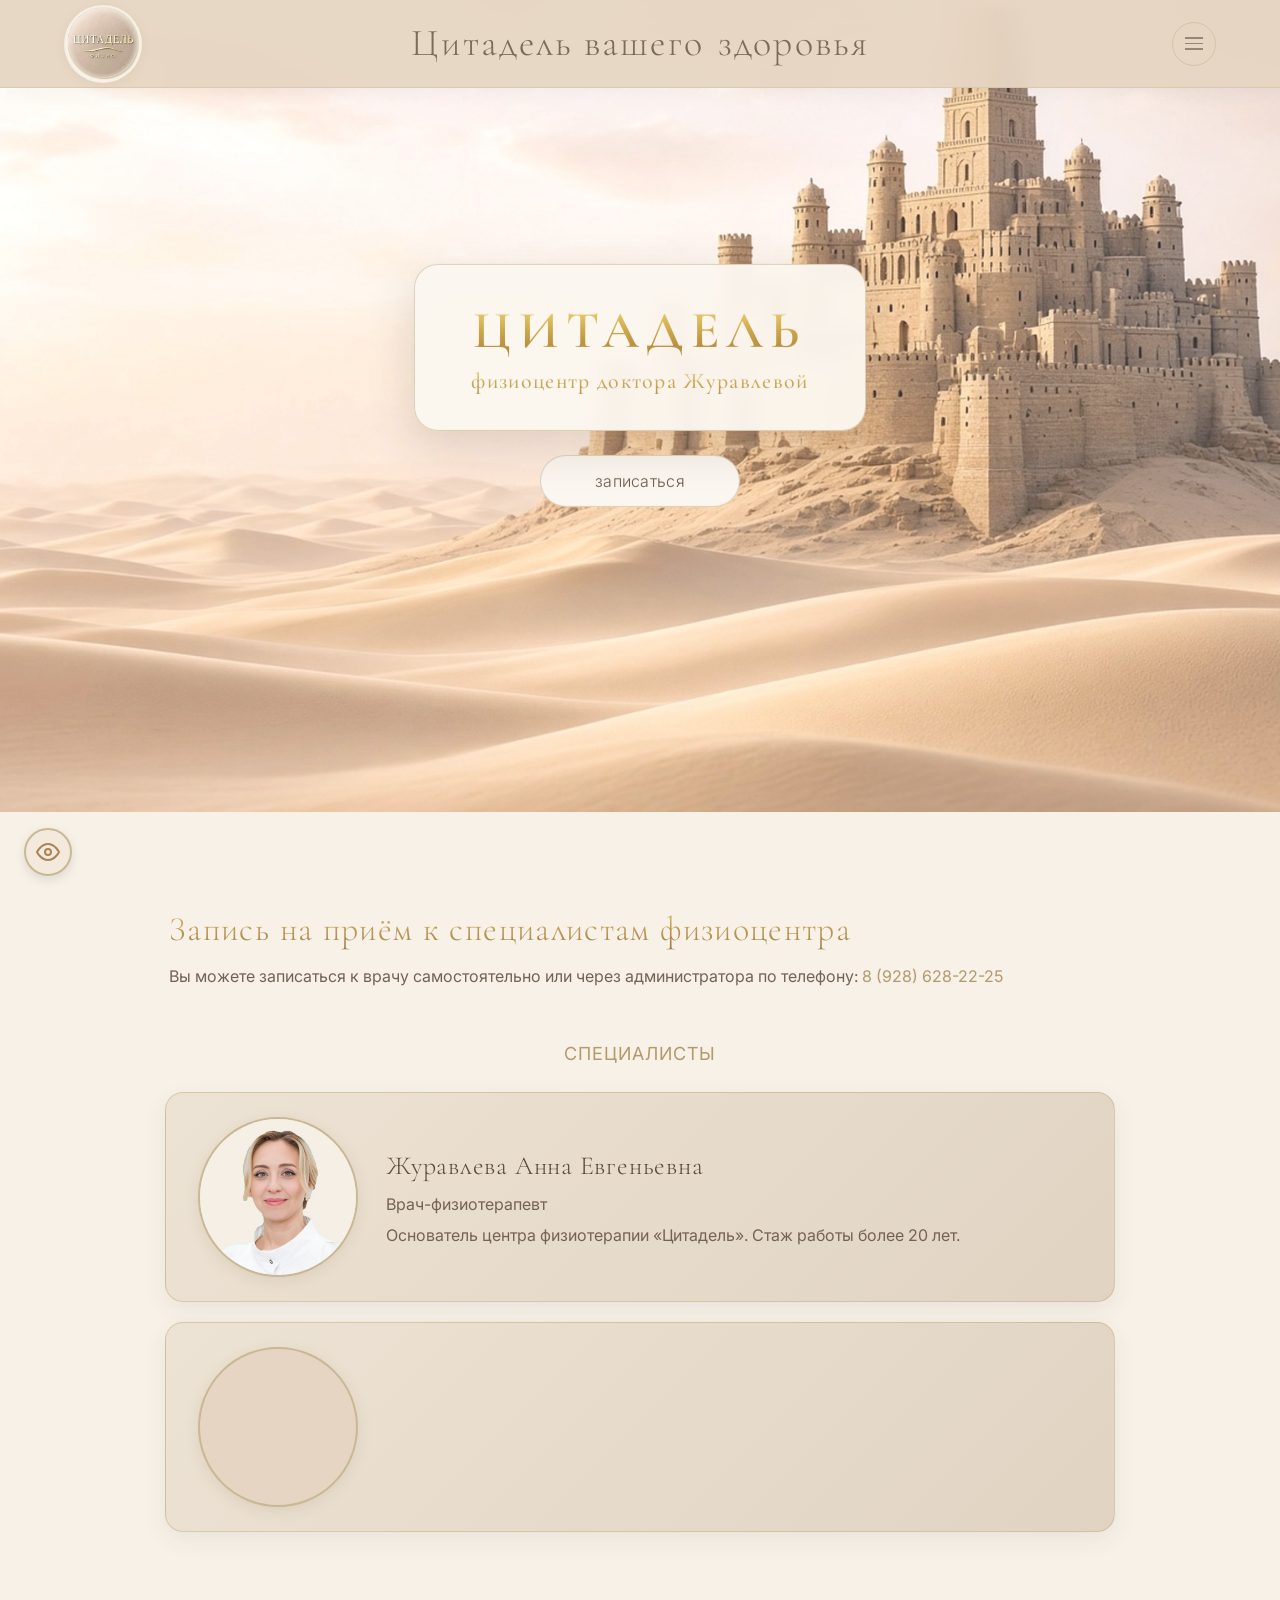
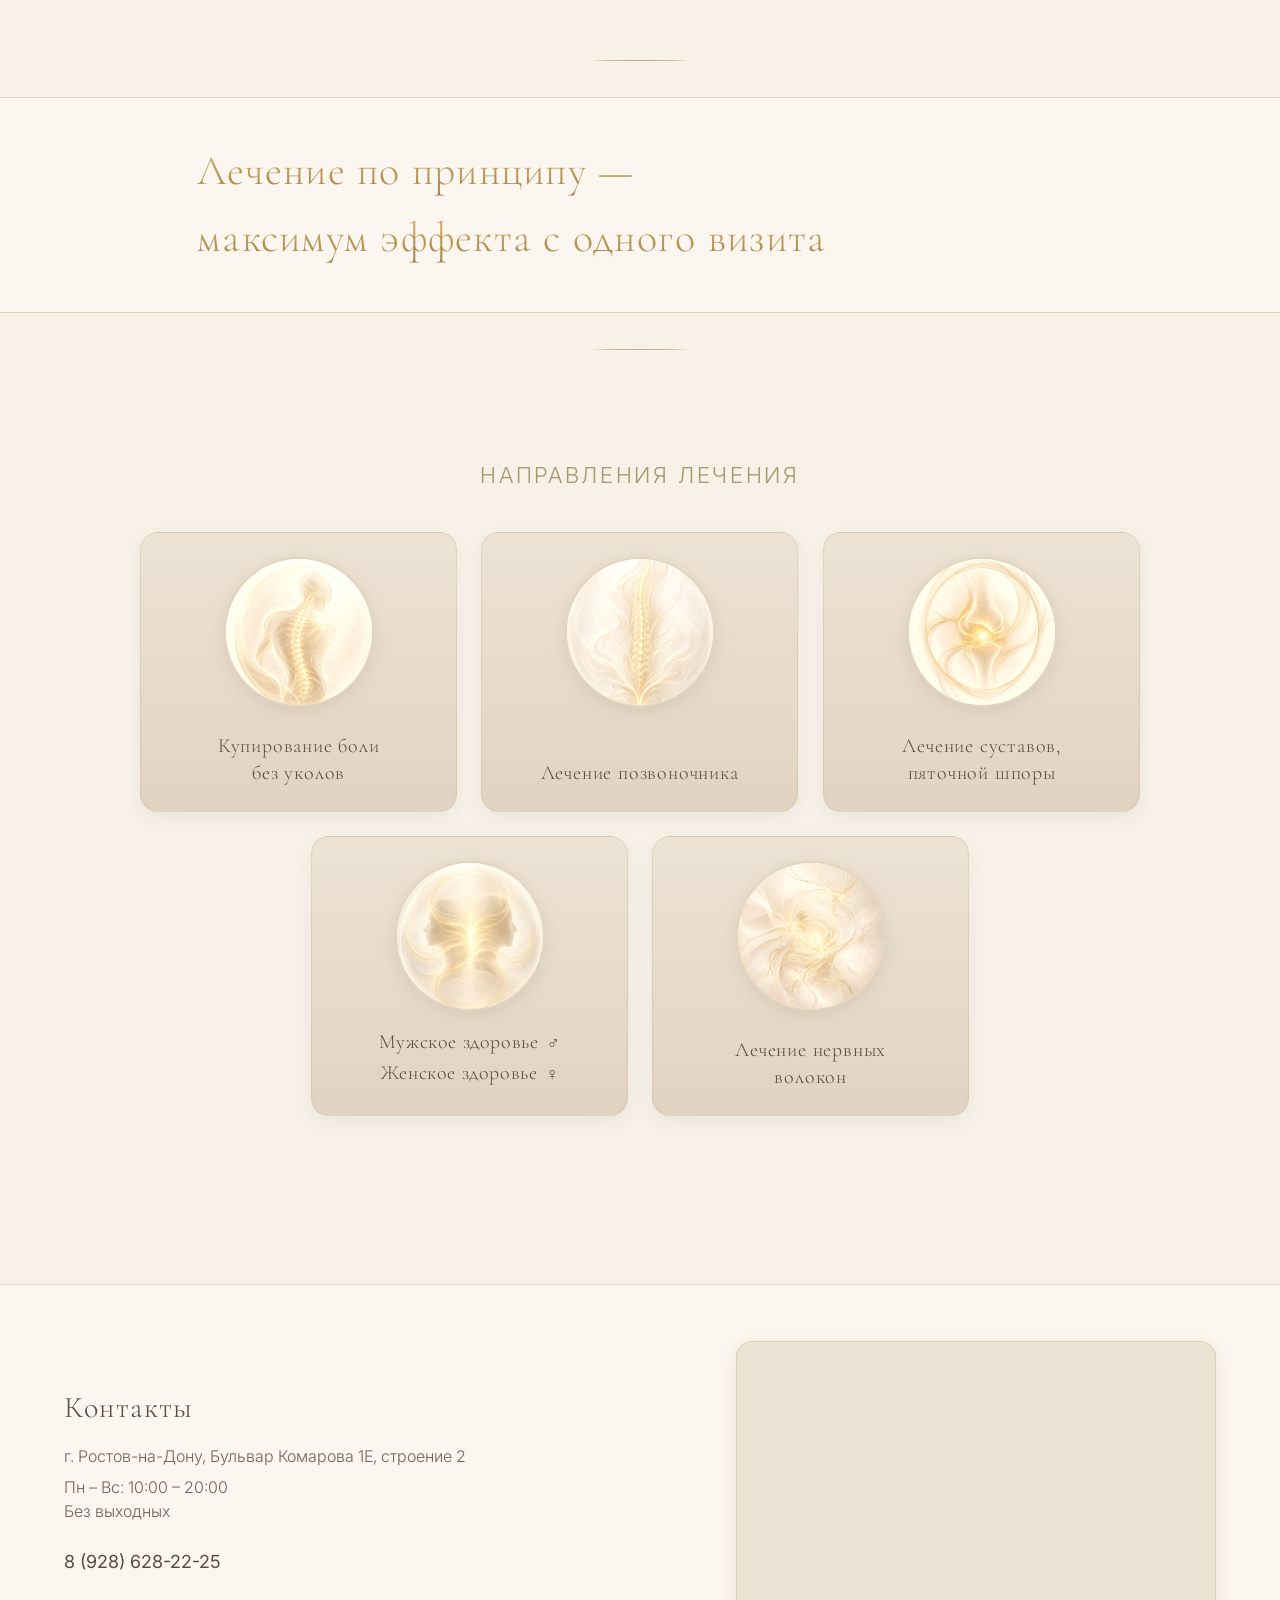
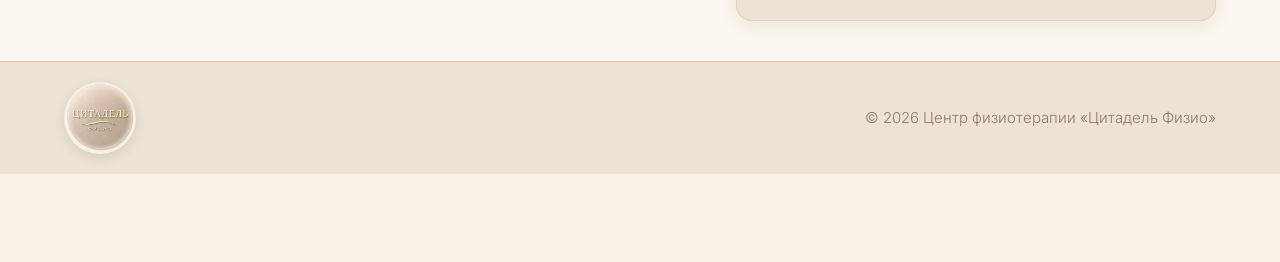
==== commit 66778cdf: "Корректировка текста" ====
--- a/index.html
+++ b/index.html
@@ -84,12 +84,9 @@
                 </div>
             </a>
 
-            <a href="specialists.html" class="doctor-preview-card reveal reveal-delay-2">
-                <div class="doctor-photo-placeholder doctor-photo-placeholder--empty" aria-label="Фото специалиста"><span>Фото</span></div>
+            <a href="specialists.html" class="doctor-preview-card doctor-preview-card--empty reveal reveal-delay-2" aria-label="Дополнительный специалист">
+                <div class="doctor-photo-placeholder doctor-photo-placeholder--empty" aria-label="Место для фото специалиста"></div>
                 <div class="doctor-info">
-                    <h3 class="doctor-name">Фамилия Имя Отчество</h3>
-                    <p class="doctor-role">Информация о специалисте</p>
-                    <p class="doctor-desc">Краткое описание регалий и опыта работы врача.</p>
                 </div>
             </a>
         </section>
--- a/css/style.css
+++ b/css/style.css
@@ -216,18 +216,30 @@
     gap: 0.4em;
 }
 .hero-citadel {
-    display: block; font-family: var(--font-serif); font-size: 52px; font-weight: 400;
-    letter-spacing: 0.14em; text-transform: uppercase;
-    background-image: linear-gradient(180deg, #DCC078 0%, #C4A05A 42%, #9A7840 100%);
-    -webkit-background-clip: text; background-clip: text;
-    -webkit-text-fill-color: transparent; color: #9A7840;
+    display: block;
+    font-family: var(--font-serif);
+    font-size: 52px;
+    font-weight: 600;
+    letter-spacing: 0.16em;
+    text-transform: uppercase;
+    background-image: linear-gradient(180deg, #F0D78A 0%, #E0C060 28%, #C9A24A 55%, #A87E32 100%);
+    -webkit-background-clip: text;
+    background-clip: text;
+    -webkit-text-fill-color: transparent;
+    color: #C9A24A;
 }
 .hero-subtitle {
-    display: block; font-family: var(--font-serif); font-size: 22px; font-weight: 300;
-    letter-spacing: 0.06em; text-transform: none;
-    background-image: linear-gradient(180deg, #DCC078 0%, #C4A05A 42%, #9A7840 100%);
-    -webkit-background-clip: text; background-clip: text;
-    -webkit-text-fill-color: transparent; color: #9A7840;
+    display: block;
+    font-family: var(--font-serif);
+    font-size: 23px;
+    font-weight: 500;
+    letter-spacing: 0.06em;
+    text-transform: none;
+    background-image: linear-gradient(180deg, #E6D090 0%, #D0B060 45%, #B89248 100%);
+    -webkit-background-clip: text;
+    background-clip: text;
+    -webkit-text-fill-color: transparent;
+    color: #B89248;
 }
 .hero-word {
     display: inline-block;
@@ -245,7 +257,7 @@
     display: inline-flex; align-items: center; justify-content: center;
     min-width: 200px; height: 52px; padding: 0 32px; border-radius: 50px;
     border: 1.5px solid rgba(177, 138, 74, 0.45);
-    background: rgba(251, 246, 239, 0.92);
+    background: #FBF6EF;
     color: #6B5C4C; font-family: var(--font-sans);
     font-weight: 400;
     font-size: 16px; font-weight: 300; letter-spacing: 0.02em; cursor: pointer;
@@ -1547,7 +1559,7 @@
         font-size: 15px !important;
         font-weight: 500 !important;
         border-width: 1.5px !important;
-        background: rgba(251, 246, 239, 0.92) !important;
+        background: #FBF6EF !important;
         color: #6B5C4C !important;
         border-color: rgba(177, 138, 74, 0.45) !important;
         box-shadow: none !important;
@@ -2196,7 +2208,7 @@
     .btn, .hero-btn {
     display: inline-flex; align-items: center; justify-content: center;
     min-width: 200px; height: 52px; padding: 0 32px; border-radius: 50px;
-    border: 1.5px solid rgba(177, 138, 74, 0.45); background: rgba(251, 246, 239, 0.92);
+    border: 1.5px solid rgba(177, 138, 74, 0.45); background: #FBF6EF;
     color: #6B5C4C; font-family: var(--font-sans);
     font-size: 17px; font-weight: 500; letter-spacing: 0.02em; cursor: pointer;
     text-decoration: none; transition: background 0.3s, color 0.3s, border-color 0.3s, box-shadow 0.3s, transform 0.2s;
@@ -2233,14 +2245,9 @@
 
 
 @media (max-width: 768px) {
-    .hero-citadel { font-size: 32px !important; letter-spacing: 0.08em; }
-    .hero-subtitle { font-size: 16px !important; }
     .header-title { font-size: 17px !important; font-style: normal; font-weight: 300 !important; }
 }
-@media (max-width: 380px) {
-    .hero-citadel { font-size: 26px !important; }
-    .hero-subtitle { font-size: 14px !important; }
-}
+
 
 
 /* page top offset under fixed header */
@@ -2543,22 +2550,210 @@
 }
 
 
-/* Treatment names: lighter gold, per-line gradient */
-.treatment-name .tn-line {
-    display: block;
-    font-weight: 300;
-    background-image: linear-gradient(180deg, #E8D4A0 0%, #D4B56E 45%, #C4A05A 100%) !important;
-    -webkit-background-clip: text !important;
-    background-clip: text !important;
-    -webkit-text-fill-color: transparent !important;
+/* Treatment names: dark readable + gold on hover */
+.treatment-name,
+h3.treatment-name,
+.treatment-name .tn-line,
+.treatment-name .gender-row {
+    background-image: none !important;
+    -webkit-text-fill-color: #5A4A3C !important;
+    color: #5A4A3C !important;
+    font-weight: 300 !important;
+    transition: color 0.25s ease, -webkit-text-fill-color 0.25s ease !important;
+    filter: none !important;
+}
+.treatment-card:hover .treatment-name,
+.treatment-card:hover h3.treatment-name,
+.treatment-card:hover .treatment-name .tn-line,
+.treatment-card:hover .treatment-name .gender-row {
+    background-image: none !important;
+    -webkit-text-fill-color: #B18A4A !important;
+    color: #B18A4A !important;
+    filter: none !important;
+}
+.treatment-card:hover .gender-icon {
+    color: #B18A4A !important;
+    -webkit-text-fill-color: #B18A4A !important;
+}
+.gender-icon {
+    color: #5A4A3C !important;
+    -webkit-text-fill-color: #5A4A3C !important;
+}
+
+
+/* === Mobile hero: larger gold ЦИТАДЕЛЬ, quiet CTA === */
+@media (max-width: 768px) {
+    .hero-card {
+        padding: 26px 20px !important;
+        border: 1.5px solid rgba(201, 162, 74, 0.55) !important;
+        box-shadow: 0 12px 36px rgba(168, 130, 60, 0.14) !important;
+    }
+    .hero-citadel {
+        font-family: var(--font-serif) !important;
+        font-size: 46px !important;
+        font-weight: 500 !important;
+        letter-spacing: 0.12em !important;
+        line-height: 1.1 !important;
+        background-image: linear-gradient(180deg, #FFE9A8 0%, #F0D070 28%, #E0B84A 55%, #C99838 100%) !important;
+        -webkit-background-clip: text !important;
+        background-clip: text !important;
+        -webkit-text-fill-color: transparent !important;
+        color: #E0B84A !important;
+    }
+    .hero-subtitle {
+        font-size: 18px !important;
+        font-weight: 500 !important;
+        letter-spacing: 0.03em !important;
+        margin-top: 8px !important;
+        background-image: linear-gradient(180deg, #E8D090 0%, #D4B050 45%, #C4A05A 100%) !important;
+        -webkit-background-clip: text !important;
+        background-clip: text !important;
+        -webkit-text-fill-color: transparent !important;
+        color: #C4A05A !important;
+    }
+    /* Quiet CTA — less attention */
+    .hero-btn, .btn {
+        min-width: 120px !important;
+        max-width: 160px !important;
+        height: 38px !important;
+        padding: 0 18px !important;
+        font-size: 13px !important;
+        font-weight: 300 !important;
+        letter-spacing: 0.04em !important;
+        color: #A89880 !important;
+        background: #FBF6EF !important;
+        border: 1px solid rgba(177, 138, 74, 0.28) !important;
+        box-shadow: none !important;
+        margin-top: 18px !important;
+    }
+    .hero-btn:hover, .btn:hover {
+        background: #F5EDE0 !important;
+        color: #8A7A66 !important;
+        border-color: rgba(177, 138, 74, 0.4) !important;
+        box-shadow: none !important;
+    }
+}
+@media (max-width: 380px) {
+    .hero-citadel {
+        font-size: 40px !important;
+        letter-spacing: 0.1em !important;
+        font-weight: 500 !important;
+        background-image: linear-gradient(180deg, #FFE9A8 0%, #F0D070 28%, #E0B84A 55%, #C99838 100%) !important;
+        color: #E0B84A !important;
+    }
+    .hero-subtitle { font-size: 17px !important; font-weight: 500 !important; color: #C4A05A !important; }
+    .hero-btn, .btn {
+        font-size: 12px !important;
+        height: 36px !important;
+    }
+}
+
+/* Slightly more gold accents site-wide */
+.treatments-title {
     color: #C4A05A !important;
 }
-h3.treatment-name {
-    font-weight: 300 !important;
-}
-h3.treatment-name:not(:has(.tn-line)) {
-    background-image: linear-gradient(180deg, #E8D4A0 0%, #D4B56E 45%, #C4A05A 100%) !important;
-    -webkit-background-clip: text !important;
-    background-clip: text !important;
-    -webkit-text-fill-color: transparent !important;
-}
+.section-line {
+    background: linear-gradient(90deg, transparent 0%, #D4B56E 20%, #C4A05A 50%, #D4B56E 80%, transparent 100%) !important;
+}
+.logo-circle {
+    border-color: rgba(201, 162, 74, 0.55) !important;
+}
+.treatment-icon-placeholder {
+    border-color: rgba(201, 162, 74, 0.5) !important;
+}
+
+
+/* === Cool gold accents (restrained, not warm) === */
+:root {
+  --gold-cool: #C4B28A;
+  --gold-cool-soft: rgba(196, 178, 138, 0.45);
+  --gold-cool-border: rgba(196, 178, 138, 0.38);
+}
+
+/* Header thin cool-gold line */
+.site-header {
+    border-bottom-color: rgba(196, 178, 138, 0.35) !important;
+}
+
+/* Logo ring */
+.logo-circle {
+    border-color: rgba(196, 178, 138, 0.55) !important;
+    box-shadow: 0 2px 10px rgba(160, 140, 100, 0.12);
+}
+
+/* Menu button */
+.menu-btn {
+    border-color: rgba(196, 178, 138, 0.5) !important;
+}
+
+/* Hero card border — cool gold, not orange */
+.hero-card {
+    border-color: rgba(196, 178, 138, 0.55) !important;
+}
+
+/* Section divider */
+.section-line {
+    background: linear-gradient(90deg, transparent 0%, #C4B28A 20%, #B8A67C 50%, #C4B28A 80%, transparent 100%) !important;
+    height: 1px !important;
+}
+
+/* Treatment cards — subtle cool border only */
+.treatment-card {
+    border-color: rgba(196, 178, 138, 0.32) !important;
+}
+.treatment-card:hover {
+    border-color: rgba(196, 178, 138, 0.55) !important;
+}
+.treatment-icon-placeholder {
+    border-color: rgba(196, 178, 138, 0.48) !important;
+}
+
+/* Landing capsule */
+.landing-capsule {
+    border-color: rgba(196, 178, 138, 0.5) !important;
+}
+
+/* Footer map frame */
+.footer-map {
+    border-color: rgba(196, 178, 138, 0.4) !important;
+}
+
+/* Treatments section label — muted cool gold */
+.treatments-title {
+    color: #A89870 !important;
+}
+
+/* CTA border on desktop — cool */
+.btn, .hero-btn {
+    border-color: rgba(196, 178, 138, 0.5) !important;
+}
+
+
+/* Readable subtitle — stronger on mobile (client feedback) */
+.hero-subtitle {
+    font-weight: 500 !important;
+}
+@media (max-width: 768px) {
+    .hero-subtitle {
+        font-size: 17px !important;
+        font-weight: 600 !important;
+        letter-spacing: 0.02em !important;
+        line-height: 1.35 !important;
+        margin-top: 10px !important;
+        /* slightly deeper gold for contrast on phone screens */
+        background-image: linear-gradient(180deg, #E0C878 0%, #C9A24A 50%, #B89240 100%) !important;
+        -webkit-background-clip: text !important;
+        background-clip: text !important;
+        -webkit-text-fill-color: transparent !important;
+        color: #B89240 !important;
+        opacity: 1 !important;
+        filter: none !important;
+        -webkit-font-smoothing: antialiased;
+    }
+}
+@media (max-width: 380px) {
+    .hero-subtitle {
+        font-size: 16px !important;
+        font-weight: 600 !important;
+    }
+}
